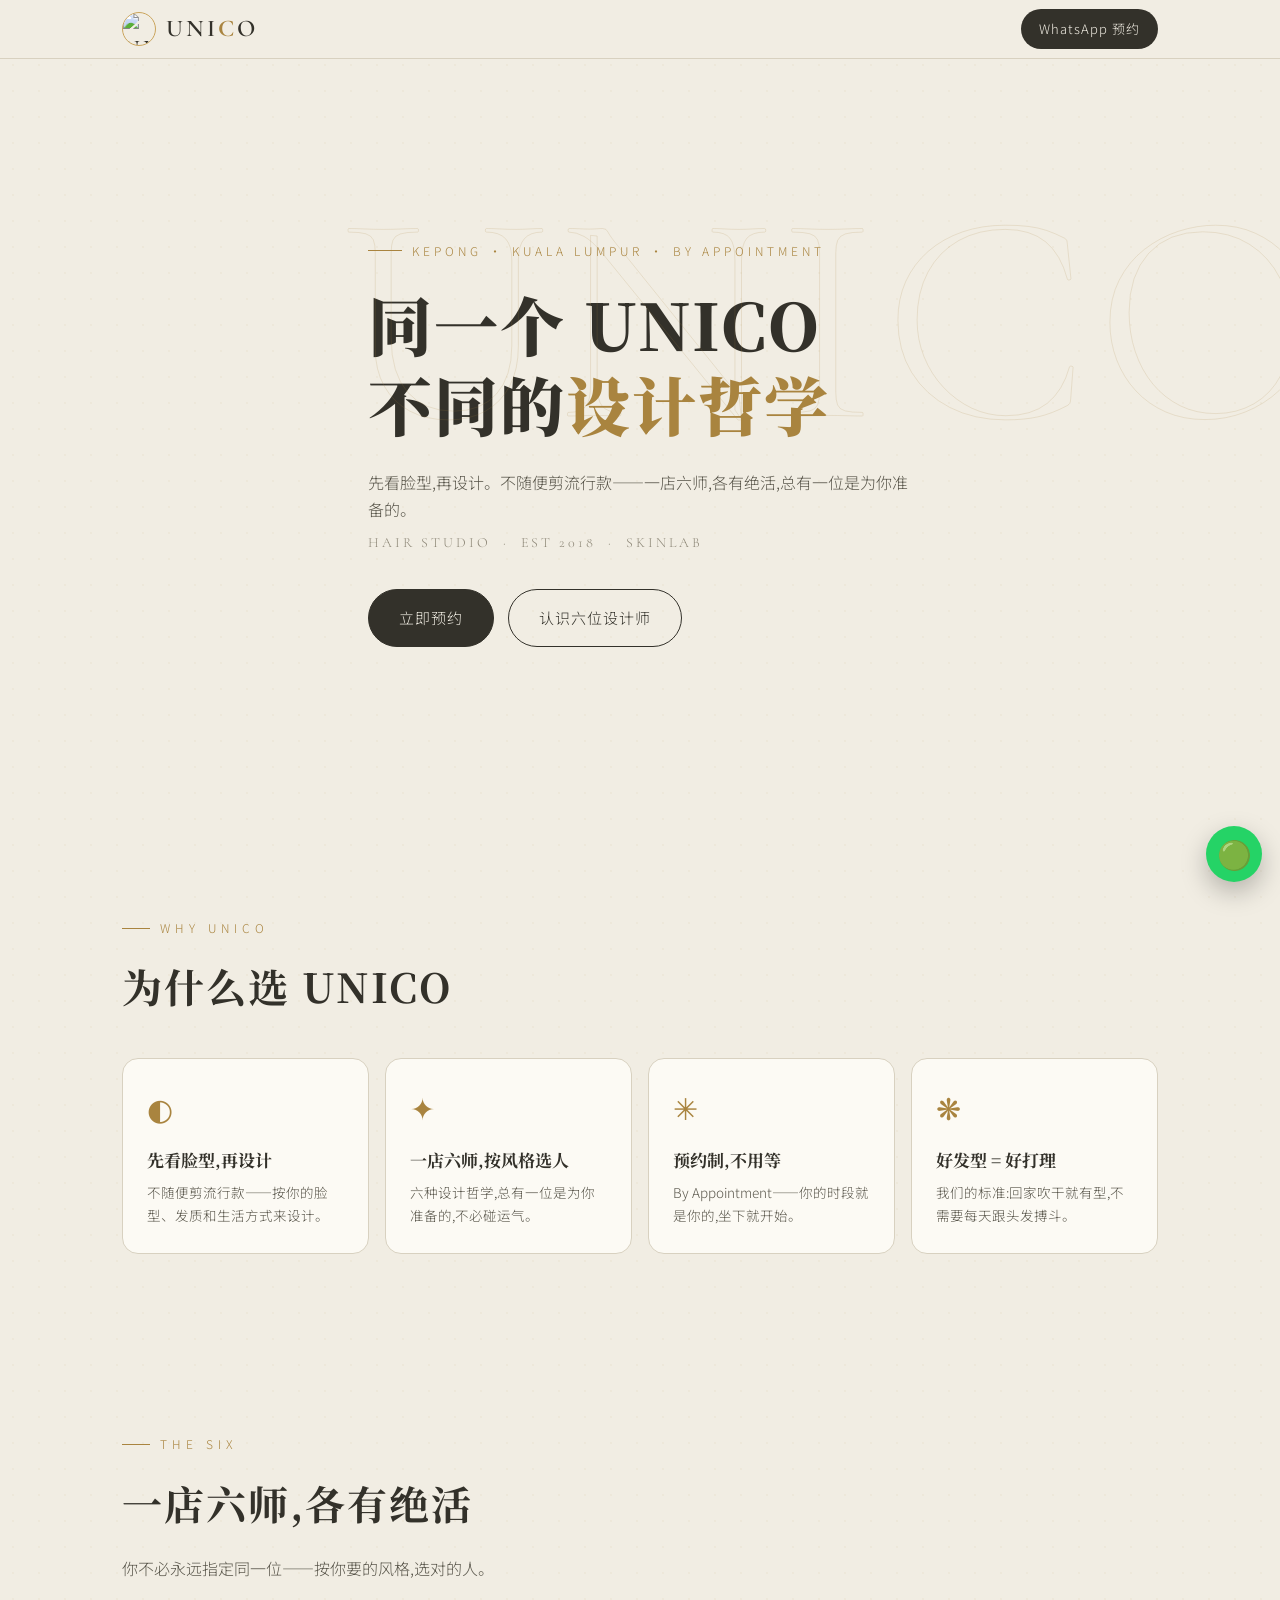
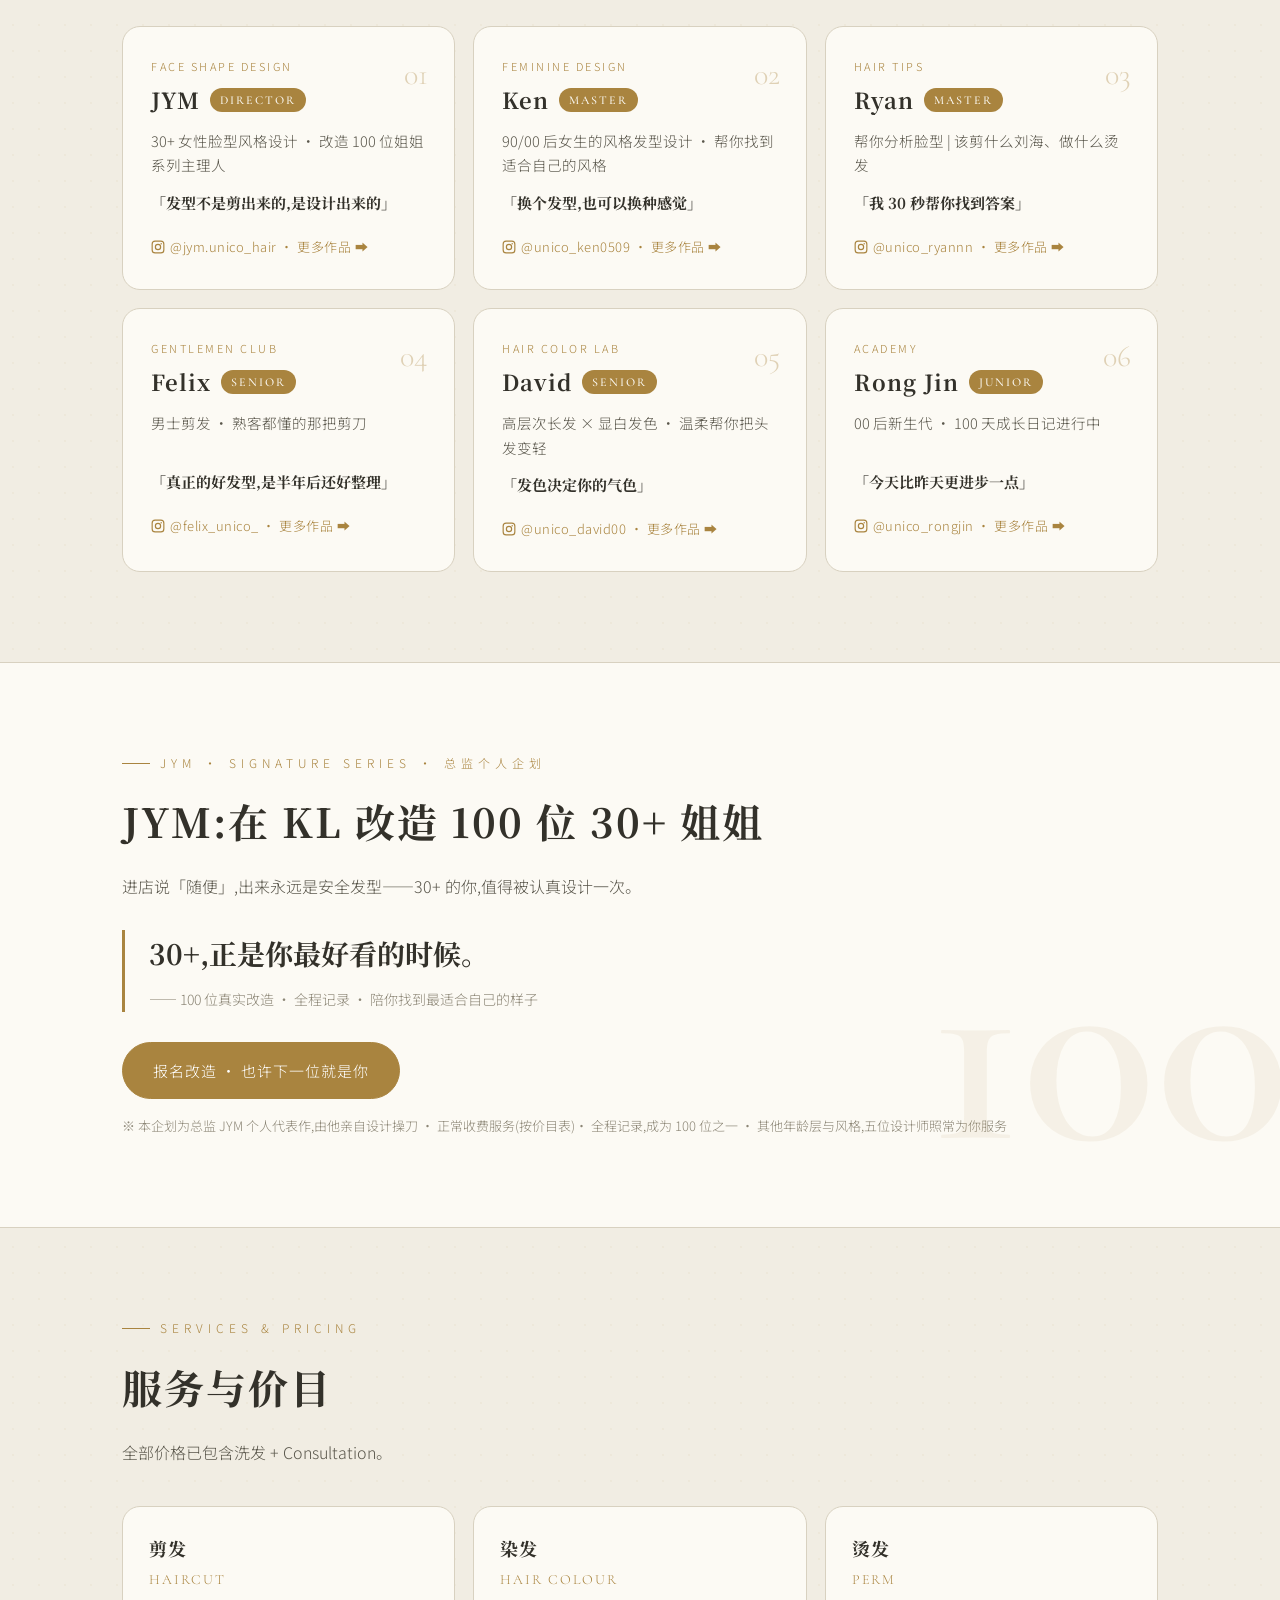
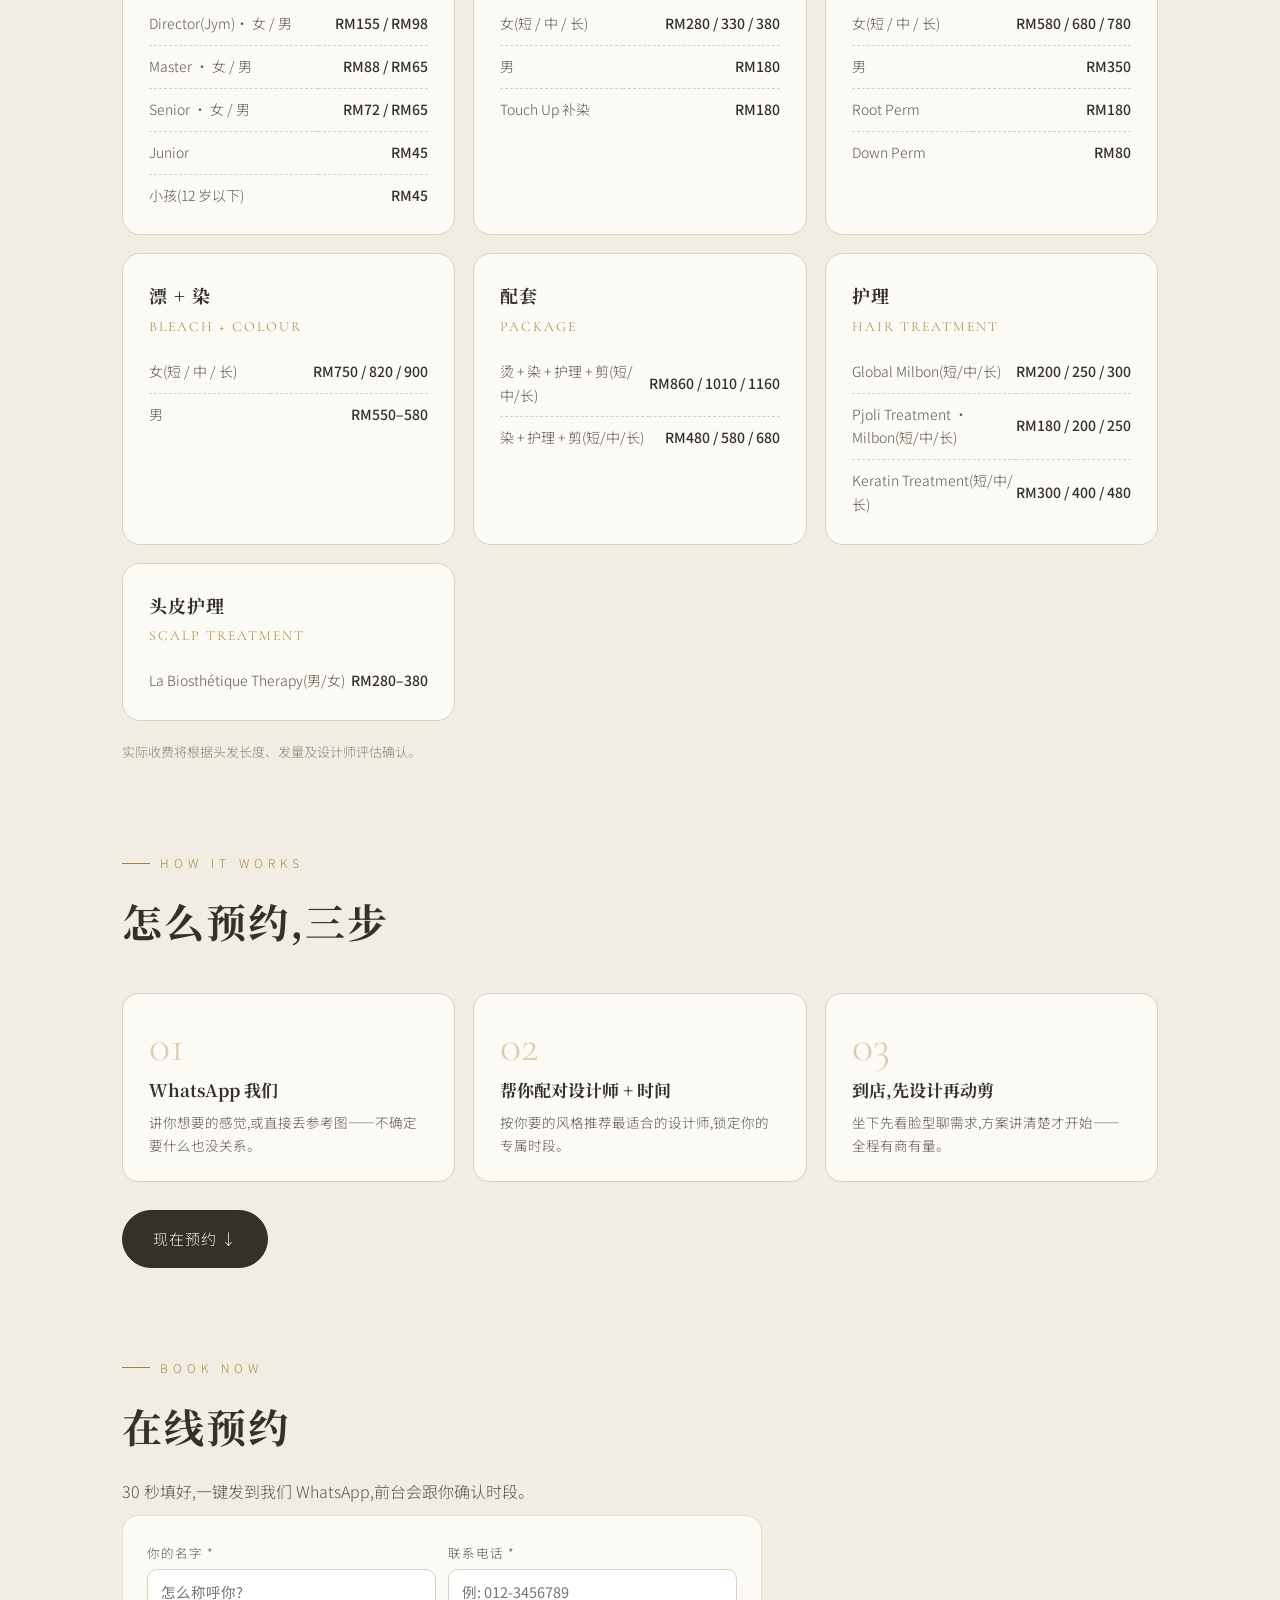
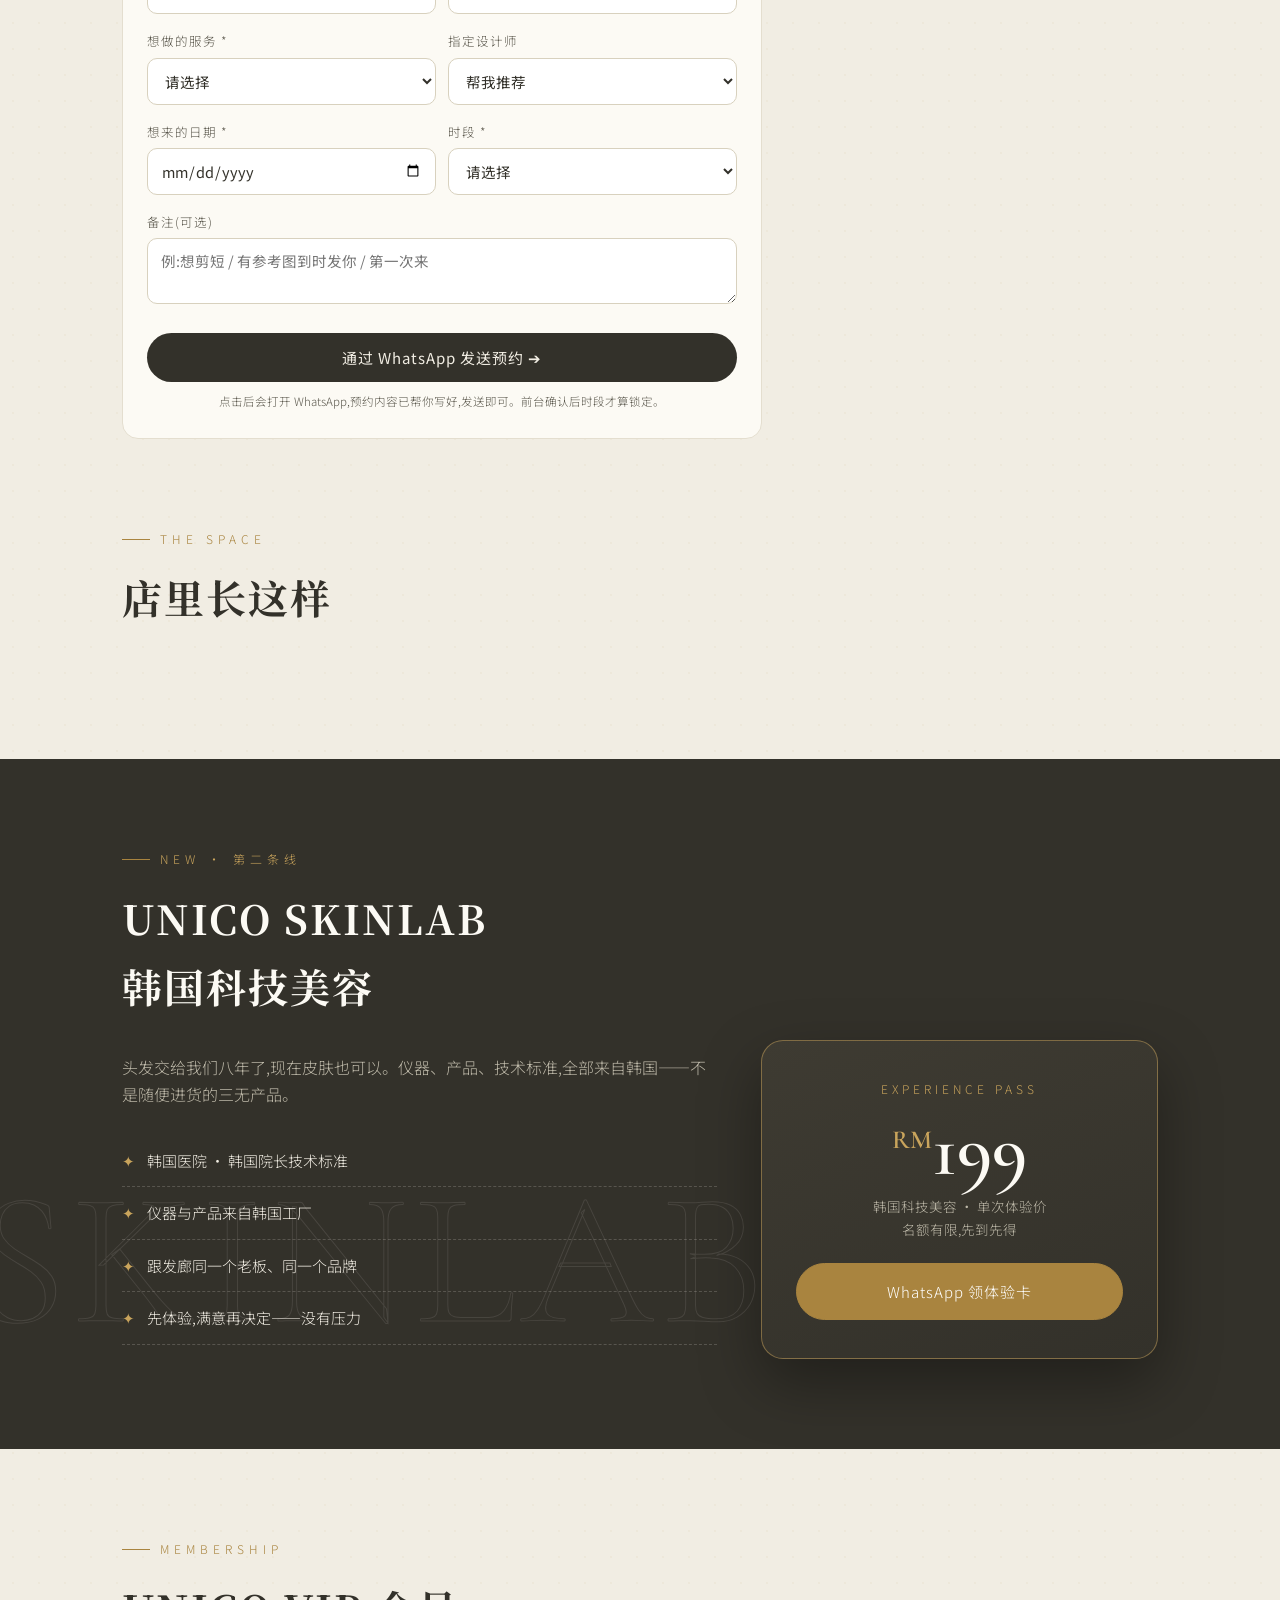
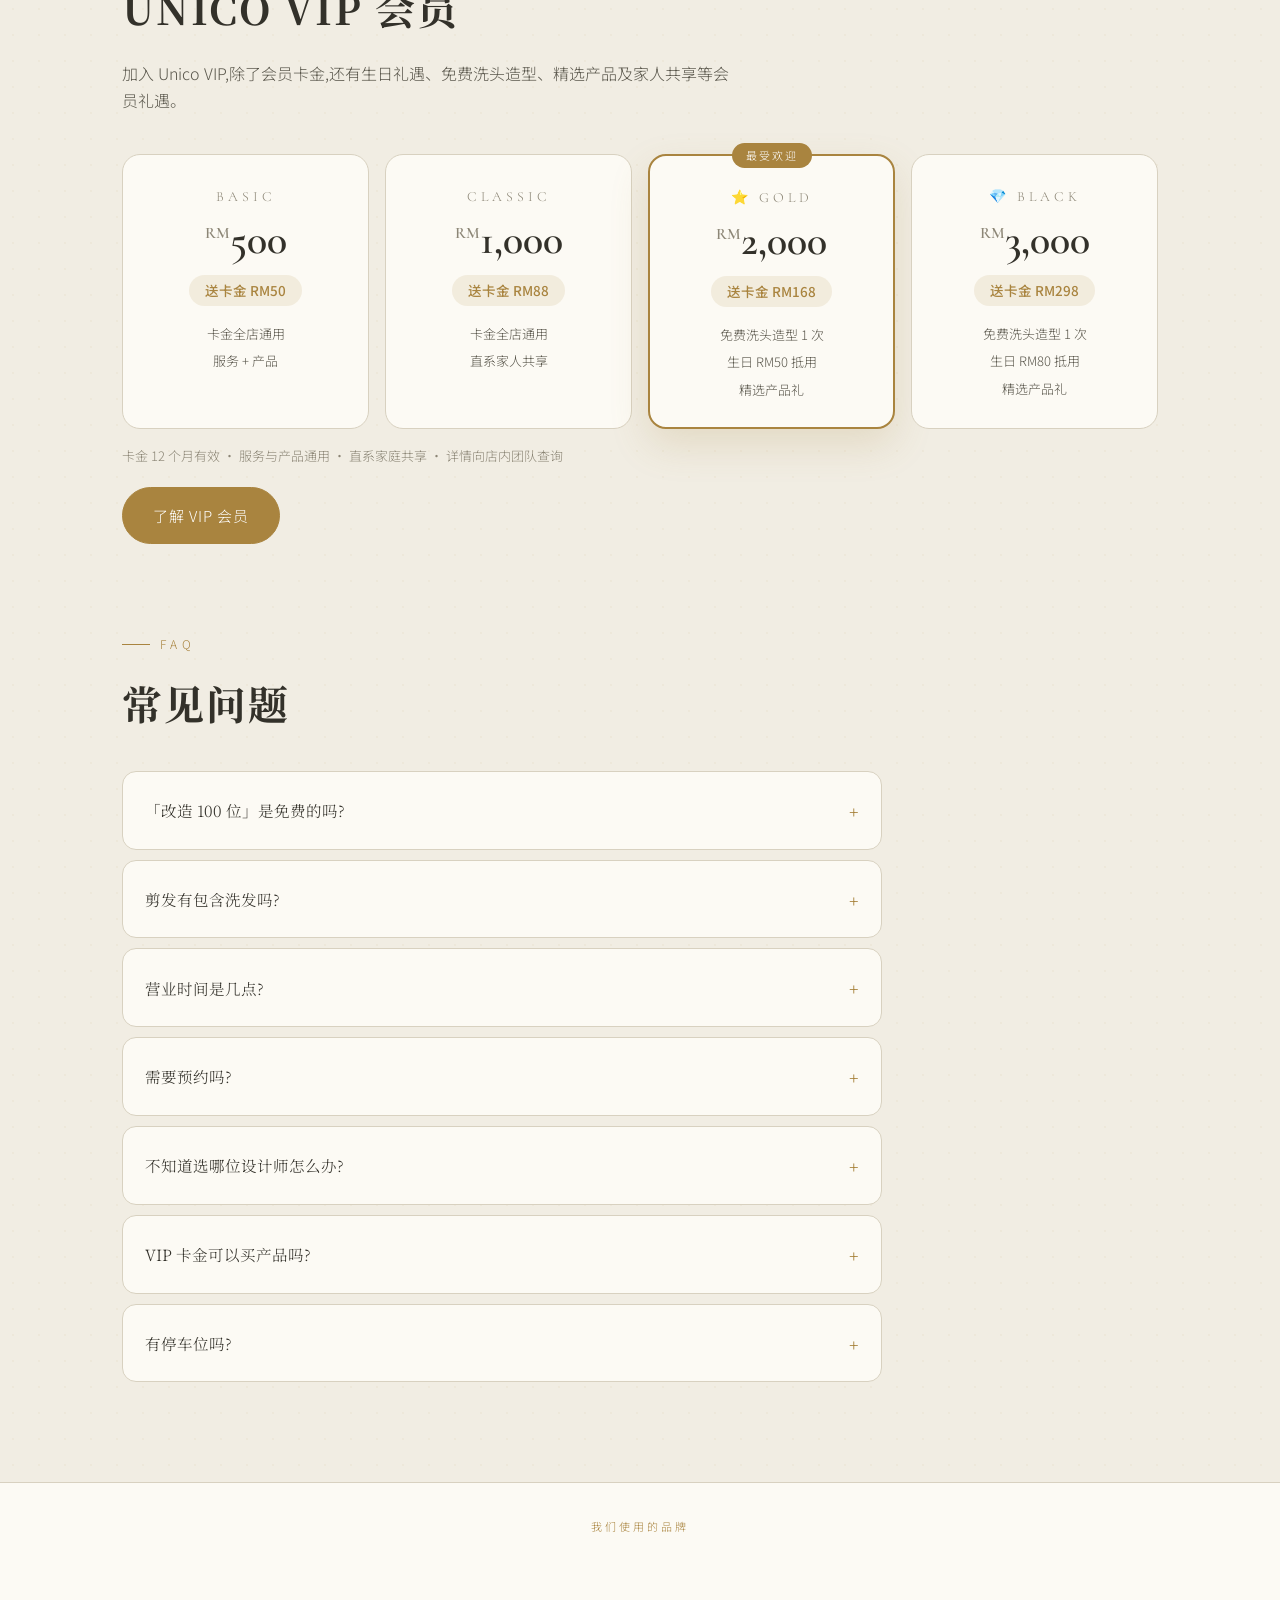
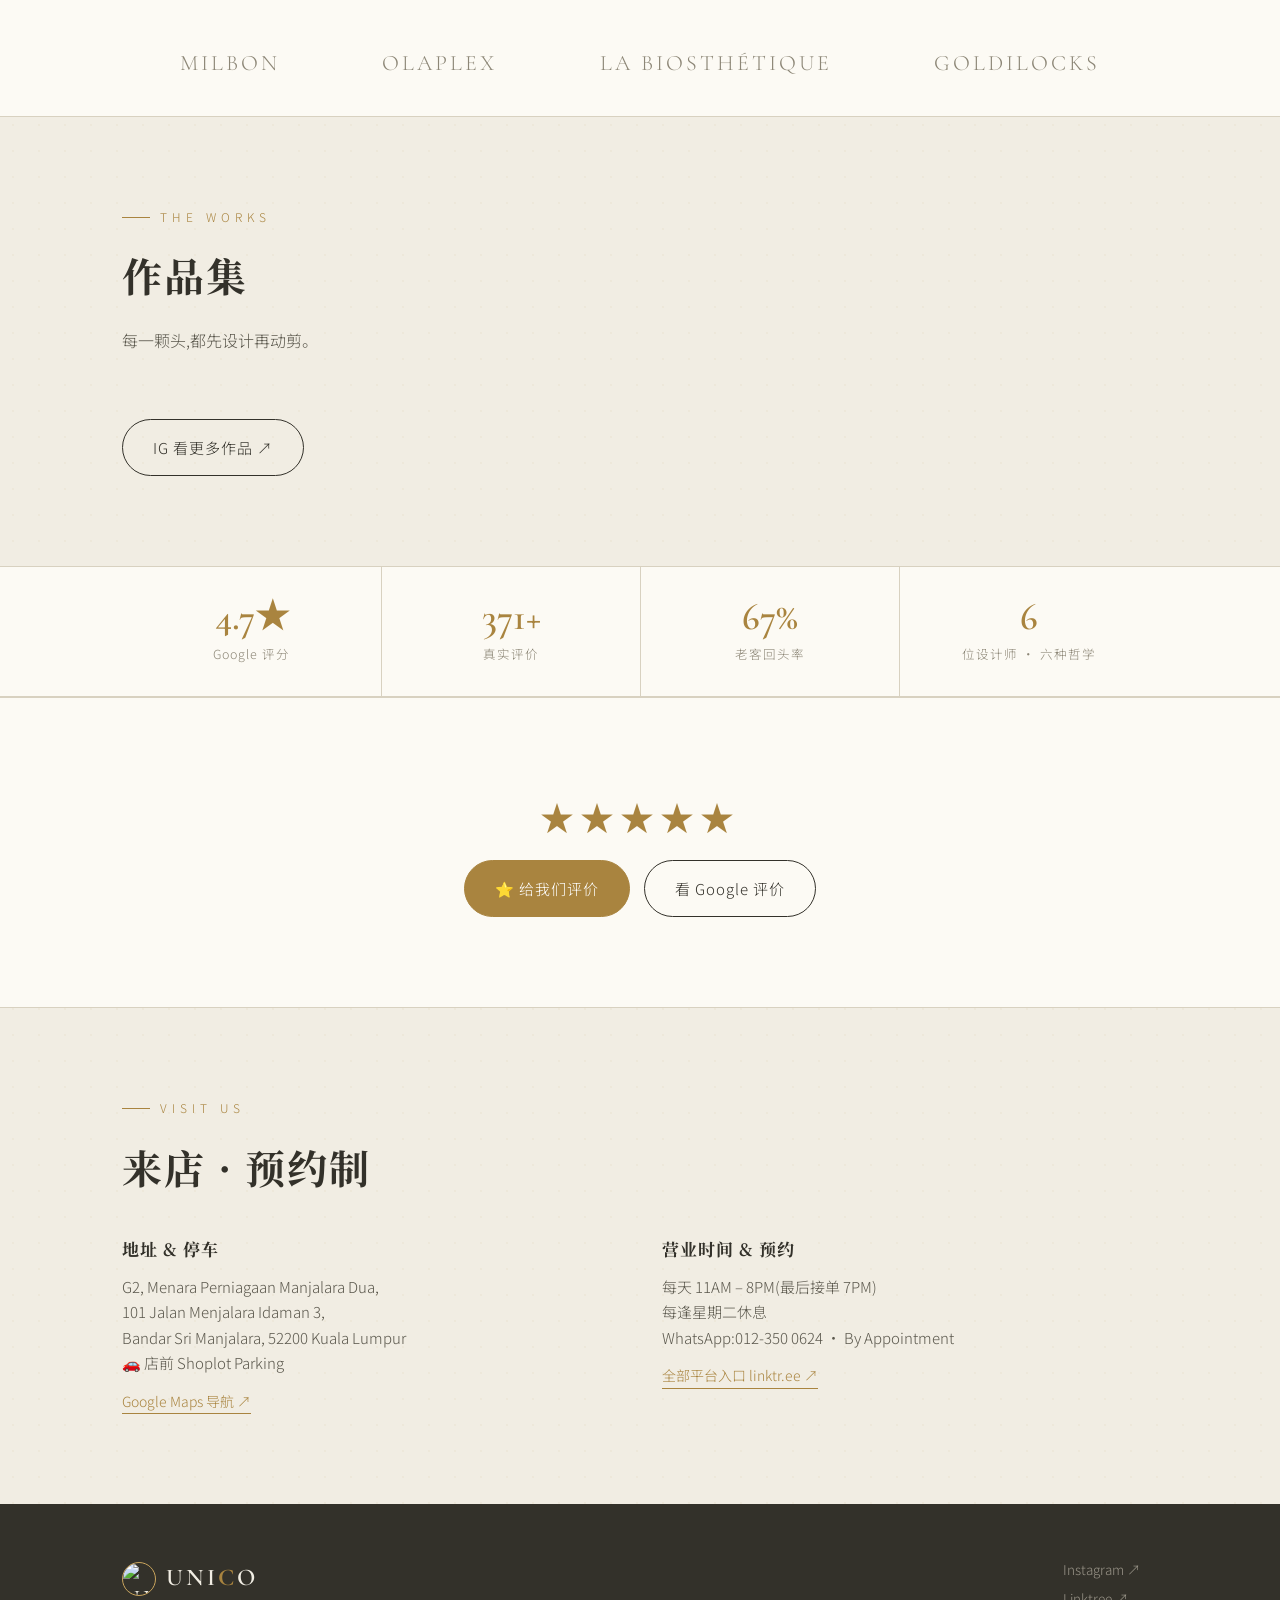
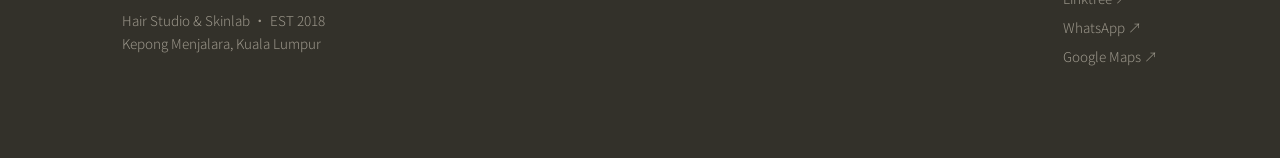
==== index.html @ ea57bf16 "Add files via upload" ====
<!DOCTYPE html>
<html lang="zh">
<head>
<meta charset="UTF-8">
<meta name="viewport" content="width=device-width, initial-scale=1.0">
<title>UNICO Hair Studio | Kepong Menjalara Hair Salon · 脸型风格设计沙龙</title>
<meta name="description" content="Kepong Menjalara 预约制 Hair Salon——剪发、染发、烫发、头皮护理、脸型风格设计。一店六师·Google 4.7★ 371+ 评价·UNICO SKINLAB 韩国科技美容。WhatsApp 预约 012-350 0624。">
<link rel="canonical" href="https://unicohairkl.com/">
<meta property="og:type" content="website">
<meta property="og:title" content="UNICO Hair Studio · KL Kepong 脸型风格设计沙龙">
<meta property="og:description" content="Kepong Menjalara 预约制 Hair Salon·一店六师·先看脸型再设计。Google 4.7★ 371+ 评价。">
<meta property="og:url" content="https://unicohairkl.com/">
<meta property="og:image" content="https://unicohairkl.com/img/store.jpg">
<script type="application/ld+json">
{
  "@context": "https://schema.org",
  "@type": "HairSalon",
  "name": "UNICO Hair Studio (Kepong Menjalara)",
  "url": "https://unicohairkl.com/",
  "image": "https://unicohairkl.com/img/store.jpg",
  "telephone": "+60123500624",
  "priceRange": "RM45–RM1160",
  "address": {
    "@type": "PostalAddress",
    "streetAddress": "G2, Menara Perniagaan Manjalara Dua, 101 Jalan Menjalara Idaman 3, Bandar Sri Manjalara",
    "addressLocality": "Kuala Lumpur",
    "postalCode": "52200",
    "addressCountry": "MY"
  },
  "hasMap": "https://maps.google.com/?cid=4850923623820414612",
  "openingHoursSpecification": [
    {"@type": "OpeningHoursSpecification", "dayOfWeek": ["Monday","Wednesday","Thursday","Friday","Saturday","Sunday"], "opens": "11:00", "closes": "20:00"}
  ],
  "sameAs": [
    "https://instagram.com/unico_hairstudio",
    "https://linktr.ee/unicohairstudio",
    "https://www.facebook.com/profile.php?id=61580668403640"
  ]
}
</script>

<!-- Meta Pixel: jiajia / ID 2360374390980430 -->
<script>
!function(f,b,e,v,n,t,s)
{if(f.fbq)return;n=f.fbq=function(){n.callMethod?
n.callMethod.apply(n,arguments):n.queue.push(arguments)};
if(!f._fbq)f._fbq=n;n.push=n;n.loaded=!0;n.version='2.0';
n.queue=[];t=b.createElement(e);t.async=!0;
t.src=v;s=b.getElementsByTagName(e)[0];
s.parentNode.insertBefore(t,s)}(window,document,'script',
'https://connect.facebook.net/en_US/fbevents.js');
fbq('init','2360374390980430');
fbq('track','PageView');
</script>
<noscript><img loading="lazy" decoding="async" height="1" width="1" style="display:none"
src="https://www.facebook.com/tr?id=2360374390980430&ev=PageView&noscript=1"
alt=""></noscript>

<link rel="icon" type="image/png" href="img/logo.png">
<link rel="preconnect" href="https://fonts.googleapis.com">
<link href="https://fonts.googleapis.com/css2?family=Cormorant+Garamond:wght@400;500;600&family=Noto+Serif+SC:wght@500;700;900&family=Noto+Sans+SC:wght@300;400;500;700&display=swap" rel="stylesheet">
<style>
:root{
  --cream:#F1EDE3; --paper:#FCFAF4; --ink:#33312A; --ink2:#5A574C;
  --gold:#A9843F; --gold-l:#C9A45C; --terra:#B0672E; --plum:#7C3352;
  --line:#D8D1C0; --grey:#8C8676;
}
*{margin:0;padding:0;box-sizing:border-box}
html{scroll-behavior:smooth}
body{font-family:'Noto Sans SC',sans-serif;background:var(--cream);color:var(--ink);line-height:1.7;font-weight:300;
  background-image:radial-gradient(rgba(169,132,63,.05) 1px, transparent 1px);background-size:26px 26px}
.serif{font-family:'Noto Serif SC',serif}
.en{font-family:'Cormorant Garamond',serif}
a{color:inherit;text-decoration:none}
img{max-width:100%}
.wrap{max-width:1080px;margin:0 auto;padding:0 22px}

/* top bar */
.bar{position:fixed;top:0;left:0;right:0;z-index:50;background:rgba(241,237,227,.92);backdrop-filter:blur(8px);border-bottom:1px solid var(--line)}
.bar .wrap{display:flex;align-items:center;justify-content:space-between;height:58px}
.logo{display:flex;align-items:center;gap:10px;font-family:'Cormorant Garamond',serif;font-size:24px;letter-spacing:3px;font-weight:600}
.logo b{color:var(--gold)}
.logo img{width:34px;height:34px;border-radius:50%;border:1px solid var(--gold-l)}
.bar a.cta{background:var(--ink);color:var(--cream);padding:9px 18px;border-radius:999px;font-size:13px;letter-spacing:1px;transition:.2s}
.bar a.cta:hover{background:var(--gold);color:#fff}

/* hero */
.hero{min-height:92vh;display:flex;align-items:center;padding:120px 0 70px;position:relative;overflow:hidden}
.hero:before{content:"UNICO";position:absolute;right:-4%;top:8%;font-family:'Cormorant Garamond',serif;font-size:min(26vw,300px);
  color:transparent;-webkit-text-stroke:1px rgba(169,132,63,.16);letter-spacing:6px;pointer-events:none}
.kicker{display:inline-flex;align-items:center;gap:10px;font-size:12px;letter-spacing:4px;color:var(--gold);text-transform:uppercase;margin-bottom:22px}
.kicker:before{content:"";width:34px;height:1px;background:var(--gold)}
h1{font-family:'Noto Serif SC',serif;font-weight:900;font-size:clamp(34px,6.4vw,64px);line-height:1.25;letter-spacing:2px}
h1 em{font-style:normal;color:var(--gold);position:relative}
.hero p.sub{margin:26px 0 8px;font-size:16px;color:var(--ink2);max-width:34em}
.hero .est{font-family:'Cormorant Garamond',serif;letter-spacing:3px;color:var(--grey);font-size:14px;margin-bottom:34px}
.btns{display:flex;gap:14px;flex-wrap:wrap}
.btn{display:inline-flex;align-items:center;gap:8px;padding:15px 30px;border-radius:999px;font-size:15px;letter-spacing:1px;transition:.2s;border:1px solid var(--ink)}
.btn.solid{background:var(--ink);color:var(--cream)}
.btn.solid:hover{background:var(--gold);border-color:var(--gold);color:#fff;transform:translateY(-2px)}
.btn.ghost:hover{background:var(--ink);color:var(--cream)}
.btn.gold{background:var(--gold);border-color:var(--gold);color:#fff}
.btn.gold:hover{background:var(--terra);border-color:var(--terra);transform:translateY(-2px)}

/* stats */
.stats{border-top:1px solid var(--line);border-bottom:1px solid var(--line);background:var(--paper)}
.stats .wrap{display:grid;grid-template-columns:repeat(4,1fr);text-align:center}
.stat{padding:30px 8px}
.stat+.stat{border-left:1px solid var(--line)}
.stat b{display:block;font-family:'Cormorant Garamond',serif;font-size:38px;font-weight:600;color:var(--gold);line-height:1.1}
.stat span{font-size:12.5px;color:var(--grey);letter-spacing:1px}

/* sections */
section{padding:90px 0}
.sec-tag{font-size:12px;letter-spacing:5px;color:var(--gold);text-transform:uppercase;margin-bottom:14px;display:flex;align-items:center;gap:10px}
.sec-tag:before{content:"";width:28px;height:1px;background:var(--gold)}
h2{font-family:'Noto Serif SC',serif;font-weight:700;font-size:clamp(26px,4vw,40px);letter-spacing:2px;margin-bottom:18px}
.lead{color:var(--ink2);max-width:38em}

/* 100 challenge */
.challenge{background:var(--paper);border-top:1px solid var(--line);border-bottom:1px solid var(--line);position:relative;overflow:hidden}
.challenge:after{content:"100";position:absolute;right:-10px;bottom:-60px;font-family:'Cormorant Garamond',serif;font-size:280px;color:rgba(169,132,63,.08);font-weight:600;pointer-events:none}
.quote{font-family:'Noto Serif SC',serif;font-size:clamp(20px,3vw,28px);font-weight:700;line-height:1.7;border-left:3px solid var(--gold);padding-left:24px;margin:30px 0;max-width:30em}
.quote small{display:block;margin-top:10px;font-family:'Noto Sans SC',sans-serif;font-weight:300;font-size:14px;color:var(--grey)}

/* team */
.grid{display:grid;grid-template-columns:repeat(auto-fit,minmax(300px,1fr));gap:18px;margin-top:44px}
.card{background:var(--paper);border:1px solid var(--line);border-radius:18px;padding:30px 28px;position:relative;transition:.25s}
.card:hover{transform:translateY(-4px);box-shadow:0 14px 34px rgba(51,49,42,.10);border-color:var(--gold-l)}
.card .num{position:absolute;top:22px;right:26px;font-family:'Cormorant Garamond',serif;font-size:30px;color:rgba(169,132,63,.35)}
.card .lab{font-size:11px;letter-spacing:2.5px;color:var(--gold);text-transform:uppercase;margin-bottom:6px}
.card h3{font-family:'Noto Serif SC',serif;font-size:22px;letter-spacing:1px;margin-bottom:10px;display:flex;align-items:center;gap:10px}
.card h3 .role{font-family:'Cormorant Garamond',serif;font-size:12px;letter-spacing:2px;color:var(--paper);background:var(--gold);padding:2px 10px;border-radius:999px;font-weight:500}
.card p.say{font-size:14.5px;color:var(--ink2);min-height:3.2em}
.card .sig{font-family:'Noto Serif SC',serif;font-size:15px;font-weight:700;margin:12px 0 16px}
.card .sig:before{content:"「"}.card .sig:after{content:"」"}
.card a.ig{font-size:13px;color:var(--gold);letter-spacing:.5px;border-bottom:1px solid transparent}
.card a.ig:hover{border-color:var(--gold)}

/* skinlab */
.skinlab{background:var(--ink);color:var(--cream);position:relative;overflow:hidden}
.skinlab:before{content:"SKINLAB";position:absolute;left:-2%;bottom:4%;font-family:'Cormorant Garamond',serif;font-size:min(20vw,190px);color:transparent;-webkit-text-stroke:1px rgba(252,250,244,.10);letter-spacing:6px}
.skinlab .sec-tag{color:var(--gold-l)}
.skinlab h2{color:var(--paper)}
.skinlab .lead{color:#BDB8A8}
.sk-flex{display:grid;grid-template-columns:1.2fr .8fr;gap:44px;align-items:center;margin-top:20px}
.sk-points{list-style:none;margin-top:26px}
.sk-points li{padding:13px 0;border-bottom:1px dashed rgba(252,250,244,.18);font-size:15px;display:flex;gap:12px}
.sk-points li:before{content:"✦";color:var(--gold-l)}
.price-card{background:linear-gradient(160deg,#3E3B32,#33312A);border:1px solid rgba(201,164,92,.5);border-radius:22px;padding:38px 34px;text-align:center;box-shadow:0 24px 60px rgba(0,0,0,.35)}
.price-card .pc-tag{font-size:12px;letter-spacing:4px;color:var(--gold-l);text-transform:uppercase}
.price-card .price{font-family:'Cormorant Garamond',serif;font-size:76px;font-weight:600;color:var(--paper);line-height:1.1;margin:10px 0 2px}
.price-card .price sup{font-size:26px;color:var(--gold-l)}
.price-card p{font-size:13.5px;color:#BDB8A8;margin-bottom:22px}
.price-card .btn{border-color:var(--gold);width:100%;justify-content:center}

/* reviews */
.review-band{background:var(--paper);border-top:1px solid var(--line);border-bottom:1px solid var(--line);text-align:center}
.stars{color:var(--gold);font-size:26px;letter-spacing:6px;margin-bottom:10px}
.review-band .en{font-size:15px;color:var(--grey)}

/* visit */
.visit .grid2{display:grid;grid-template-columns:1fr 1fr;gap:44px;margin-top:34px}
.visit h4{font-family:'Noto Serif SC',serif;font-size:17px;margin-bottom:10px;letter-spacing:1px}
.visit p{color:var(--ink2);font-size:15px}
.visit .map-link{display:inline-block;margin-top:14px;color:var(--gold);border-bottom:1px solid var(--gold);font-size:14px}

/* footer */
footer{background:var(--ink);color:#9B968A;padding:54px 0 90px;font-size:13.5px}
footer .wrap{display:flex;justify-content:space-between;gap:24px;flex-wrap:wrap}
footer .logo{color:var(--cream);margin-bottom:10px}
footer a:hover{color:var(--gold-l)}
footer .soc{display:flex;flex-direction:column;gap:6px}

/* floating whatsapp */
.wa-float{position:fixed;right:18px;bottom:18px;z-index:60;background:#25D366;color:#fff;width:56px;height:56px;border-radius:50%;
  display:flex;align-items:center;justify-content:center;font-size:28px;box-shadow:0 10px 26px rgba(0,0,0,.25);transition:.2s}
.wa-float:hover{transform:scale(1.08)}

/* photos */
.hero-shot{margin-top:44px;border-radius:22px;overflow:hidden;border:1px solid var(--line);box-shadow:0 24px 60px rgba(51,49,42,.16);max-height:440px}
.hero-shot img{width:100%;height:100%;object-fit:cover;display:block}
.avatar{width:84px;height:84px;border-radius:50%;object-fit:cover;border:2px solid var(--gold-l);margin-bottom:14px;display:block}
.gallery{display:grid;grid-template-columns:repeat(auto-fit,minmax(240px,1fr));gap:14px;margin-top:38px}
.gallery figure{border-radius:16px;overflow:hidden;border:1px solid var(--line);aspect-ratio:4/3;background:var(--paper)}
.gallery.works{grid-template-columns:repeat(auto-fit,minmax(200px,1fr))}
.gallery.works figure{aspect-ratio:3/4}
.gallery img{width:100%;height:100%;object-fit:cover;display:block;transition:.4s}
.gallery figure:hover img{transform:scale(1.05)}

/* usp */
.usp-grid{display:grid;grid-template-columns:repeat(auto-fit,minmax(220px,1fr));gap:16px;margin-top:38px}
.usp{background:var(--paper);border:1px solid var(--line);border-radius:16px;padding:26px 24px}
.usp b{display:block;font-family:'Noto Serif SC',serif;font-size:17px;margin:10px 0 6px}
.usp .ico{font-family:'Cormorant Garamond',serif;font-size:30px;color:var(--gold)}
.usp p{font-size:13.5px;color:var(--ink2)}

/* price */
.pgrid{display:grid;grid-template-columns:repeat(auto-fit,minmax(280px,1fr));gap:18px;margin-top:40px}
.pcardx{background:var(--paper);border:1px solid var(--line);border-radius:18px;padding:26px 26px 18px}
.pcardx h3{font-family:'Noto Serif SC',serif;font-size:18px;letter-spacing:1px;margin-bottom:4px}
.pcardx .en2{font-family:'Cormorant Garamond',serif;color:var(--gold);font-size:14px;letter-spacing:2px;margin-bottom:12px}
.pcardx table{width:100%;border-collapse:collapse;font-size:14px}
.pcardx td{padding:9px 0;border-bottom:1px dashed var(--line);color:var(--ink2)}
.pcardx td:last-child{text-align:right;color:var(--ink);font-weight:500;white-space:nowrap}
.pcardx tr:last-child td{border-bottom:none}
.pnote{margin-top:20px;font-size:13px;color:var(--grey)}

/* steps */
.steps{display:grid;grid-template-columns:repeat(auto-fit,minmax(240px,1fr));gap:18px;margin-top:38px}
.step{position:relative;background:var(--paper);border:1px solid var(--line);border-radius:16px;padding:30px 26px 24px}
.step .n{font-family:'Cormorant Garamond',serif;font-size:44px;color:rgba(169,132,63,.4);line-height:1;margin-bottom:8px}
.step b{display:block;font-family:'Noto Serif SC',serif;font-size:17px;margin-bottom:6px}
.step p{font-size:13.5px;color:var(--ink2)}

/* vip */
.vip-table{width:100%;border-collapse:collapse;margin-top:34px;background:var(--paper);border:1px solid var(--line);border-radius:18px;overflow:hidden;font-size:14.5px}
.vip-table th{background:var(--ink);color:var(--cream);padding:14px 12px;font-weight:500;letter-spacing:1px;font-size:13.5px}
.vip-table td{padding:14px 14px;border-bottom:1px solid var(--line);text-align:center;color:var(--ink2)}
.vip-table td:last-child,.vip-table th:last-child{text-align:left;width:46%}
.vip-table td:nth-child(-n+3){white-space:nowrap}
.vip-table td:first-child{font-family:'Noto Serif SC',serif;color:var(--ink);font-weight:700}
.vip-table tr:last-child td{border-bottom:none}
.vip-table .hot{background:rgba(169,132,63,.08)}
.vip-note{margin-top:16px;font-size:13px;color:var(--grey)}

/* vip cards */
.vip-grid{display:grid;grid-template-columns:repeat(auto-fit,minmax(225px,1fr));gap:16px;margin-top:40px}
.vcard{background:var(--paper);border:1px solid var(--line);border-radius:18px;padding:30px 22px 24px;text-align:center;position:relative;transition:.25s}
.vcard:hover{transform:translateY(-4px)}
.vcard.hot{border:2px solid var(--gold);box-shadow:0 16px 38px rgba(169,132,63,.18)}
.vcard .tag-hot{position:absolute;top:-13px;left:50%;transform:translateX(-50%);background:var(--gold);color:#fff;font-size:11px;letter-spacing:2px;padding:3px 14px;border-radius:999px;white-space:nowrap}
.vcard .tier{font-family:'Cormorant Garamond',serif;letter-spacing:4px;font-size:14px;color:var(--grey)}
.vcard .amt{font-family:'Cormorant Garamond',serif;font-size:42px;font-weight:600;line-height:1.2;margin:6px 0 0}
.vcard .amt sup{font-size:16px;color:var(--grey)}
.vcard .bonus{display:inline-block;background:rgba(169,132,63,.12);color:var(--gold);border-radius:999px;padding:4px 16px;font-size:13.5px;font-weight:500;margin:10px 0 14px}
.vcard ul{list-style:none;font-size:13px;color:var(--ink2);line-height:2.1}

/* faq */
.faq{max-width:760px;margin-top:34px}
.faq details{background:var(--paper);border:1px solid var(--line);border-radius:14px;margin-bottom:10px;padding:0 22px}
.faq summary{cursor:pointer;list-style:none;padding:18px 0;font-family:'Noto Serif SC',serif;font-size:15.5px;display:flex;justify-content:space-between;align-items:center}
.faq summary:after{content:"+";font-family:'Cormorant Garamond',serif;font-size:24px;color:var(--gold);transition:.2s}
.faq details[open] summary:after{transform:rotate(45deg)}
.faq details p{padding:0 0 18px;font-size:14px;color:var(--ink2)}

/* brands */
.brands{border-top:1px solid var(--line);border-bottom:1px solid var(--line);background:var(--paper);padding:34px 0}
.brands .wrap{display:flex;justify-content:center;gap:8vw;flex-wrap:wrap;align-items:center}
.brands span{font-family:'Cormorant Garamond',serif;font-size:22px;letter-spacing:3px;color:var(--grey)}
.brands .lbl{width:100%;text-align:center;font-size:11px;letter-spacing:3px;color:var(--gold);text-transform:uppercase;margin-bottom:6px;font-family:'Noto Sans SC',sans-serif}

/* reveal animation */
.rv{opacity:0;transform:translateY(26px);transition:opacity .7s ease,transform .7s ease}
.rv.in{opacity:1;transform:none}

@media (max-width:760px){
  .stats .wrap{grid-template-columns:repeat(2,1fr)}
  .stat:nth-child(3){border-left:none}
  .stat{border-top:1px solid var(--line)}
  .stat:nth-child(-n+2){border-top:none}
  .sk-flex{grid-template-columns:1fr}
  .visit .grid2{grid-template-columns:1fr}
  section{padding:64px 0}
}
</style>
<script type="application/ld+json">
{"@context":"https://schema.org","@type":"FAQPage","mainEntity":[
{"@type":"Question","name":"「改造 100 位」是免费的吗?","acceptedAnswer":{"@type":"Answer","text":"不是免费。这是 JYM 总监亲自设计操刀的付费改造,按价目表收费,全过程会被记录。"}},
{"@type":"Question","name":"剪发有包含洗发吗?","acceptedAnswer":{"@type":"Answer","text":"有,全部价格都包含洗发和 Consultation。"}},
{"@type":"Question","name":"营业时间是几点?","acceptedAnswer":{"@type":"Answer","text":"每天 11AM–8PM(最后接单 7PM),每逢星期二休息。"}},
{"@type":"Question","name":"需要预约吗?","acceptedAnswer":{"@type":"Answer","text":"建议预约,不用久等,也方便安排最适合的设计师。WhatsApp 012-350 0624。"}},
{"@type":"Question","name":"VIP 卡金可以买产品吗?","acceptedAnswer":{"@type":"Answer","text":"可以,服务和产品都能用(产品原价)。"}},
{"@type":"Question","name":"有停车位吗?","acceptedAnswer":{"@type":"Answer","text":"有,店门口 Shoplot Parking。"}}
]}
</script>
</head>
<body>

<nav class="bar">
  <div class="wrap">
    <div class="logo"><img src="img/logo.png" alt="UNICO"><span>UNI<b>C</b>O</span></div>
    <a class="cta" href="https://wa.me/60123500624?text=Hi%20Unico%2C%20%E6%88%91%E6%83%B3%E9%A2%84%E7%BA%A6" target="_blank">WhatsApp 预约</a>
  </div>
</nav>

<header class="hero">
  <div class="wrap">
    <div class="kicker rv">Kepong · Kuala Lumpur · By Appointment</div>
    <h1 class="rv">同一个 UNICO<br>不同的<em>设计哲学</em></h1>
    <p class="sub rv">先看脸型,再设计。不随便剪流行款——一店六师,各有绝活,总有一位是为你准备的。</p>
    <div class="est rv">HAIR STUDIO &nbsp;·&nbsp; EST 2018 &nbsp;·&nbsp; SKINLAB</div>
    <div class="btns rv">
      <a class="btn solid" href="#booking">立即预约</a>
      <a class="btn ghost" href="#team">认识六位设计师</a>
    </div>
    <div class="hero-shot rv"><img src="img/store.jpg" alt="Unico Hair Studio 店面" onerror="this.parentElement.remove()"></div>
  </div>
</header>


<section>
  <div class="wrap">
    <div class="sec-tag rv">Why Unico</div>
    <h2 class="rv">为什么选 UNICO</h2>
    <div class="usp-grid">
      <div class="usp rv"><div class="ico">◐</div><b>先看脸型,再设计</b><p>不随便剪流行款——按你的脸型、发质和生活方式来设计。</p></div>
      <div class="usp rv"><div class="ico">✦</div><b>一店六师,按风格选人</b><p>六种设计哲学,总有一位是为你准备的,不必碰运气。</p></div>
      <div class="usp rv"><div class="ico">✳</div><b>预约制,不用等</b><p>By Appointment——你的时段就是你的,坐下就开始。</p></div>
      <div class="usp rv"><div class="ico">❋</div><b>好发型 = 好打理</b><p>我们的标准:回家吹干就有型,不需要每天跟头发搏斗。</p></div>
    </div>
  </div>
</section>


<section id="team">
  <div class="wrap">
    <div class="sec-tag rv">The Six</div>
    <h2 class="rv">一店六师,各有绝活</h2>
    <p class="lead rv">你不必永远指定同一位——按你要的风格,选对的人。</p>
    <div class="grid">
      <div class="card rv"><div class="num">01</div><img loading="lazy" decoding="async" class="avatar" src="img/jym.jpg" alt="jym" onerror="this.remove()"><div class="lab">Face Shape Design</div><h3>JYM <span class="role">DIRECTOR</span></h3>
        <p class="say">30+ 女性脸型风格设计 · 改造 100 位姐姐系列主理人</p>
        <div class="sig">发型不是剪出来的,是设计出来的</div>
        <a class="ig" href="https://www.instagram.com/jym.unico_hair/" target="_blank"><svg width="14" height="14" viewBox="0 0 24 24" fill="none" stroke="currentColor" stroke-width="2" style="vertical-align:-2px;margin-right:5px"><rect x="2" y="2" width="20" height="20" rx="5"/><circle cx="12" cy="12" r="4.5"/><circle cx="17.5" cy="6.5" r="1.2" fill="currentColor" stroke="none"/></svg>@jym.unico_hair · 更多作品 ➡</a></div>
      <div class="card rv"><div class="num">02</div><img loading="lazy" decoding="async" class="avatar" src="img/ken.jpg" alt="ken" onerror="this.remove()"><div class="lab">Feminine Design</div><h3>Ken <span class="role">MASTER</span></h3>
        <p class="say">90/00 后女生的风格发型设计 · 帮你找到适合自己的风格</p>
        <div class="sig">换个发型,也可以换种感觉</div>
        <a class="ig" href="https://instagram.com/unico_ken0509" target="_blank"><svg width="14" height="14" viewBox="0 0 24 24" fill="none" stroke="currentColor" stroke-width="2" style="vertical-align:-2px;margin-right:5px"><rect x="2" y="2" width="20" height="20" rx="5"/><circle cx="12" cy="12" r="4.5"/><circle cx="17.5" cy="6.5" r="1.2" fill="currentColor" stroke="none"/></svg>@unico_ken0509 · 更多作品 ➡</a></div>
      <div class="card rv"><div class="num">03</div><img loading="lazy" decoding="async" class="avatar" src="img/ryan.jpg" alt="ryan" onerror="this.remove()"><div class="lab">Hair Tips</div><h3>Ryan <span class="role">MASTER</span></h3>
        <p class="say">帮你分析脸型 | 该剪什么刘海、做什么烫发</p>
        <div class="sig">我 30 秒帮你找到答案</div>
        <a class="ig" href="https://instagram.com/unico_ryannn" target="_blank"><svg width="14" height="14" viewBox="0 0 24 24" fill="none" stroke="currentColor" stroke-width="2" style="vertical-align:-2px;margin-right:5px"><rect x="2" y="2" width="20" height="20" rx="5"/><circle cx="12" cy="12" r="4.5"/><circle cx="17.5" cy="6.5" r="1.2" fill="currentColor" stroke="none"/></svg>@unico_ryannn · 更多作品 ➡</a></div>
      <div class="card rv"><div class="num">04</div><img loading="lazy" decoding="async" class="avatar" src="img/felix.jpg" alt="felix" onerror="this.remove()"><div class="lab">Gentlemen Club</div><h3>Felix <span class="role">SENIOR</span></h3>
        <p class="say">男士剪发 · 熟客都懂的那把剪刀</p>
        <div class="sig">真正的好发型,是半年后还好整理</div>
        <a class="ig" href="https://instagram.com/felix_unico_" target="_blank"><svg width="14" height="14" viewBox="0 0 24 24" fill="none" stroke="currentColor" stroke-width="2" style="vertical-align:-2px;margin-right:5px"><rect x="2" y="2" width="20" height="20" rx="5"/><circle cx="12" cy="12" r="4.5"/><circle cx="17.5" cy="6.5" r="1.2" fill="currentColor" stroke="none"/></svg>@felix_unico_ · 更多作品 ➡</a></div>
      <div class="card rv"><div class="num">05</div><img loading="lazy" decoding="async" class="avatar" src="img/david.jpg" alt="david" onerror="this.remove()"><div class="lab">Hair Color Lab</div><h3>David <span class="role">SENIOR</span></h3>
        <p class="say">高层次长发 × 显白发色 · 温柔帮你把头发变轻</p>
        <div class="sig">发色决定你的气色</div>
        <a class="ig" href="https://www.instagram.com/unico_david00/" target="_blank"><svg width="14" height="14" viewBox="0 0 24 24" fill="none" stroke="currentColor" stroke-width="2" style="vertical-align:-2px;margin-right:5px"><rect x="2" y="2" width="20" height="20" rx="5"/><circle cx="12" cy="12" r="4.5"/><circle cx="17.5" cy="6.5" r="1.2" fill="currentColor" stroke="none"/></svg>@unico_david00 · 更多作品 ➡</a></div>
      <div class="card rv"><div class="num">06</div><img loading="lazy" decoding="async" class="avatar" src="img/rongjin.jpg" alt="rongjin" onerror="this.remove()"><div class="lab">Academy</div><h3>Rong Jin <span class="role">JUNIOR</span></h3>
        <p class="say">00 后新生代 · 100 天成长日记进行中</p>
        <div class="sig">今天比昨天更进步一点</div>
        <a class="ig" href="https://instagram.com/unico_rongjin" target="_blank"><svg width="14" height="14" viewBox="0 0 24 24" fill="none" stroke="currentColor" stroke-width="2" style="vertical-align:-2px;margin-right:5px"><rect x="2" y="2" width="20" height="20" rx="5"/><circle cx="12" cy="12" r="4.5"/><circle cx="17.5" cy="6.5" r="1.2" fill="currentColor" stroke="none"/></svg>@unico_rongjin · 更多作品 ➡</a></div>
    </div>
  </div>
</section>

<section class="challenge">
  <div class="wrap">
    <div class="sec-tag rv">JYM · Signature Series · 总监个人企划</div>
    <h2 class="rv">JYM:在 KL 改造 100 位 30+ 姐姐</h2>
    <p class="lead rv">进店说「随便」,出来永远是安全发型——30+ 的你,值得被认真设计一次。</p>
    <div class="quote rv">30+,正是你最好看的时候。<small>—— 100 位真实改造 · 全程记录 · 陪你找到最适合自己的样子</small></div>
    <a class="btn gold rv" href="https://wa.me/60123500624?text=%E6%88%91%E8%A6%81%E6%94%B9%E9%80%A0" target="_blank">报名改造 · 也许下一位就是你</a>
    <p class="rv" style="margin-top:16px;font-size:13px;color:var(--grey)">※ 本企划为总监 JYM 个人代表作,由他亲自设计操刀 · 正常收费服务(按价目表)· 全程记录,成为 100 位之一 · 其他年龄层与风格,五位设计师照常为你服务</p>
  </div>
</section>

<section id="price">
  <div class="wrap">
    <div class="sec-tag rv">Services & Pricing</div>
    <h2 class="rv">服务与价目</h2>
    <p class="lead rv">全部价格已包含洗发 + Consultation。</p>
    <div class="pgrid">
      <div class="pcardx rv"><h3>剪发</h3><div class="en2">HAIRCUT</div>
        <table>
          <tr><td>Director(Jym)· 女 / 男</td><td>RM155 / RM98</td></tr>
          <tr><td>Master · 女 / 男</td><td>RM88 / RM65</td></tr>
          <tr><td>Senior · 女 / 男</td><td>RM72 / RM65</td></tr>
          <tr><td>Junior</td><td>RM45</td></tr>
          <tr><td>小孩(12 岁以下)</td><td>RM45</td></tr>
        </table></div>
      <div class="pcardx rv"><h3>染发</h3><div class="en2">HAIR COLOUR</div>
        <table>
          <tr><td>女(短 / 中 / 长)</td><td>RM280 / 330 / 380</td></tr>
          <tr><td>男</td><td>RM180</td></tr>
          <tr><td>Touch Up 补染</td><td>RM180</td></tr>
        </table></div>
      <div class="pcardx rv"><h3>烫发</h3><div class="en2">PERM</div>
        <table>
          <tr><td>女(短 / 中 / 长)</td><td>RM580 / 680 / 780</td></tr>
          <tr><td>男</td><td>RM350</td></tr>
          <tr><td>Root Perm</td><td>RM180</td></tr>
          <tr><td>Down Perm</td><td>RM80</td></tr>
        </table></div>
      <div class="pcardx rv"><h3>漂 + 染</h3><div class="en2">BLEACH + COLOUR</div>
        <table>
          <tr><td>女(短 / 中 / 长)</td><td>RM750 / 820 / 900</td></tr>
          <tr><td>男</td><td>RM550–580</td></tr>
        </table></div>
      <div class="pcardx rv"><h3>配套</h3><div class="en2">PACKAGE</div>
        <table>
          <tr><td>烫 + 染 + 护理 + 剪(短/中/长)</td><td>RM860 / 1010 / 1160</td></tr>
          <tr><td>染 + 护理 + 剪(短/中/长)</td><td>RM480 / 580 / 680</td></tr>
        </table></div>
      <div class="pcardx rv"><h3>护理</h3><div class="en2">HAIR TREATMENT</div>
        <table>
          <tr><td>Global Milbon(短/中/长)</td><td>RM200 / 250 / 300</td></tr>
          <tr><td>Pjoli Treatment · Milbon(短/中/长)</td><td>RM180 / 200 / 250</td></tr>
          <tr><td>Keratin Treatment(短/中/长)</td><td>RM300 / 400 / 480</td></tr>
        </table></div>
      <div class="pcardx rv"><h3>头皮护理</h3><div class="en2">SCALP TREATMENT</div>
        <table>
          <tr><td>La Biosthétique Therapy(男/女)</td><td>RM280–380</td></tr>
        </table></div>
    </div>
    <p class="pnote rv">实际收费将根据头发长度、发量及设计师评估确认。</p>
  </div>
</section>

<section style="padding-top:0">
  <div class="wrap">
    <div class="sec-tag rv">How It Works</div>
    <h2 class="rv">怎么预约,三步</h2>
    <div class="steps">
      <div class="step rv"><div class="n">01</div><b>WhatsApp 我们</b><p>讲你想要的感觉,或直接丢参考图——不确定要什么也没关系。</p></div>
      <div class="step rv"><div class="n">02</div><b>帮你配对设计师 + 时间</b><p>按你要的风格推荐最适合的设计师,锁定你的专属时段。</p></div>
      <div class="step rv"><div class="n">03</div><b>到店,先设计再动剪</b><p>坐下先看脸型聊需求,方案讲清楚才开始——全程有商有量。</p></div>
    </div>
    <p class="rv" style="margin-top:28px"><a class="btn solid" href="#booking">现在预约 ↓</a></p>
  </div>
</section>

<section style="padding-top:0" id="booking">
  <div class="wrap">
    <div class="sec-tag rv">Book Now</div>
    <h2 class="rv">在线预约</h2>
    <p class="lead rv">30 秒填好,一键发到我们 WhatsApp,前台会跟你确认时段。</p>
    <style>
      .bkform{max-width:640px;background:var(--paper);border:1px solid #E4DECF;border-radius:16px;padding:26px 24px;margin-top:10px}
      .bkform .fld{margin-bottom:16px}
      .bkform label{display:block;font-size:12.5px;letter-spacing:1px;color:var(--ink2);margin-bottom:6px}
      .bkform input,.bkform select,.bkform textarea{width:100%;padding:11px 13px;border:1px solid #D8D1BE;border-radius:10px;background:#fff;font-family:inherit;font-size:14.5px;color:var(--ink)}
      .bkform input:focus,.bkform select:focus,.bkform textarea:focus{outline:none;border-color:var(--gold)}
      .bkform .row2{display:grid;grid-template-columns:1fr 1fr;gap:12px}
      @media(max-width:560px){.bkform .row2{grid-template-columns:1fr}}
      .bkform .hint{font-size:12px;color:var(--terra);margin-top:5px;display:none}
      .bkform .bkbtn{width:100%;margin-top:6px;background:var(--ink);color:var(--cream);border:none;border-radius:999px;padding:14px;font-size:15px;letter-spacing:1px;cursor:pointer;transition:.2s;font-family:inherit}
      .bkform .bkbtn:hover{background:var(--gold);color:#fff}
      .bkform .fine{font-size:11.5px;color:var(--ink2);margin-top:10px;text-align:center}
    </style>
    <form class="bkform rv" id="bkform" onsubmit="return sendBooking(event)">
      <div class="row2">
        <div class="fld"><label>你的名字 *</label><input type="text" id="bk-name" required placeholder="怎么称呼你?"></div>
        <div class="fld"><label>联系电话 *</label><input type="tel" id="bk-phone" required placeholder="例: 012-3456789" pattern="[0-9+\- ]{9,15}"></div>
      </div>
      <div class="row2">
        <div class="fld"><label>想做的服务 *</label>
          <select id="bk-service" required>
            <option value="">请选择</option>
            <option>剪发</option><option>染发</option><option>烫发</option>
            <option>染烫 + 护理配套</option><option>头皮护理</option>
            <option>SKINLAB 体验 (RM199)</option><option>不确定,先咨询</option>
          </select></div>
        <div class="fld"><label>指定设计师</label>
          <select id="bk-stylist">
            <option>帮我推荐</option><option>JYM (Director)</option><option>Ken</option>
            <option>Ryan</option><option>David</option><option>Felix</option><option>Rong Jin</option>
          </select></div>
      </div>
      <div class="row2">
        <div class="fld"><label>想来的日期 *</label><input type="date" id="bk-date" required>
          <div class="hint" id="bk-tue-hint">星期二我们休息哦,请选别天 🙏</div></div>
        <div class="fld"><label>时段 *</label>
          <select id="bk-time" required>
            <option value="">请选择</option>
            <option>11AM – 1PM</option><option>1PM – 4PM</option><option>4PM – 7PM</option>
          </select></div>
      </div>
      <div class="fld"><label>备注(可选)</label><textarea id="bk-note" rows="2" placeholder="例:想剪短 / 有参考图到时发你 / 第一次来"></textarea></div>
      <button class="bkbtn" type="submit">通过 WhatsApp 发送预约 ➔</button>
      <p class="fine">点击后会打开 WhatsApp,预约内容已帮你写好,发送即可。前台确认后时段才算锁定。</p>
    </form>
    <script>
      (function(){
        var d=document.getElementById('bk-date');
        var t=new Date();d.min=t.toISOString().split('T')[0];
        d.addEventListener('change',function(){
          var hint=document.getElementById('bk-tue-hint');
          var isTue=new Date(this.value+'T00:00:00').getDay()===2;
          hint.style.display=isTue?'block':'none';
          if(isTue)this.value='';
        });
      })();
      function sendBooking(e){
        e.preventDefault();
        var g=function(id){return document.getElementById(id).value.trim()};
        var dt=new Date(g('bk-date')+'T00:00:00');
        var wd=['日','一','二','三','四','五','六'][dt.getDay()];
        var msg='Hi Unico, 我想预约 🗓️\n姓名: '+g('bk-name')
          +'\n电话: '+g('bk-phone')
          +'\n服务: '+g('bk-service')
          +'\n设计师: '+g('bk-stylist')
          +'\n日期: '+g('bk-date')+' (星期'+wd+')'
          +'\n时段: '+g('bk-time');
        var note=g('bk-note'); if(note)msg+='\n备注: '+note;
        msg+='\n— 来自官网预约表单';
        if(typeof fbq==='function')fbq('track','Schedule');
        window.open('https://wa.me/60123500624?text='+encodeURIComponent(msg),'_blank');
        return false;
      }
    </script>
  </div>
</section>

<section style="padding-top:0" id="gallery-sec">
  <div class="wrap">
    <div class="sec-tag rv">The Space</div>
    <h2 class="rv">店里长这样</h2>
    <div class="gallery">
      <figure class="rv"><img loading="lazy" decoding="async" src="img/salon-1.jpg" alt="Unico 店内" onerror="this.parentElement.remove()"></figure>
      <figure class="rv"><img loading="lazy" decoding="async" src="img/salon-2.jpg" alt="Unico 店内" onerror="this.parentElement.remove()"></figure>
      <figure class="rv"><img loading="lazy" decoding="async" src="img/salon-3.jpg" alt="Unico 店内" onerror="this.parentElement.remove()"></figure>
      <figure class="rv"><img loading="lazy" decoding="async" src="img/salon-4.jpg" alt="Unico 店内" onerror="this.parentElement.remove()"></figure>
    </div>
  </div>
</section>

<section class="skinlab" id="skinlab">
  <div class="wrap">
    <div class="sec-tag rv">New · 第二条线</div>
    <h2 class="rv">UNICO SKINLAB<br>韩国科技美容</h2>
    <div class="sk-flex">
      <div>
        <p class="lead rv">头发交给我们八年了,现在皮肤也可以。仪器、产品、技术标准,全部来自韩国——不是随便进货的三无产品。</p>
        <ul class="sk-points">
          <li class="rv">韩国医院 · 韩国院长技术标准</li>
          <li class="rv">仪器与产品来自韩国工厂</li>
          <li class="rv">跟发廊同一个老板、同一个品牌</li>
          <li class="rv">先体验,满意再决定——没有压力</li>
        </ul>
      </div>
      <div class="price-card rv">
        <div class="pc-tag">Experience Pass</div>
        <div class="price"><sup>RM</sup>199</div>
        <p>韩国科技美容 · 单次体验价<br>名额有限,先到先得</p>
        <a class="btn gold" href="https://wa.me/60123500624?text=%E6%88%91%E8%A6%81%20RM199%20%E4%BD%93%E9%AA%8C%E5%8D%A1" target="_blank">WhatsApp 领体验卡</a>
      </div>
    </div>
  </div>
</section>

<section id="vip">
  <div class="wrap">
    <div class="sec-tag rv">Membership</div>
    <h2 class="rv">UNICO VIP 会员</h2>
    <p class="lead rv">加入 Unico VIP,除了会员卡金,还有生日礼遇、免费洗头造型、精选产品及家人共享等会员礼遇。</p>
    <div class="vip-grid">
      <div class="vcard rv"><div class="tier">BASIC</div><div class="amt"><sup>RM</sup>500</div><div class="bonus">送卡金 RM50</div>
        <ul><li>卡金全店通用</li><li>服务 + 产品</li></ul></div>
      <div class="vcard rv"><div class="tier">CLASSIC</div><div class="amt"><sup>RM</sup>1,000</div><div class="bonus">送卡金 RM88</div>
        <ul><li>卡金全店通用</li><li>直系家人共享</li></ul></div>
      <div class="vcard hot rv"><div class="tag-hot">最受欢迎</div><div class="tier">⭐ GOLD</div><div class="amt"><sup>RM</sup>2,000</div><div class="bonus">送卡金 RM168</div>
        <ul><li>免费洗头造型 1 次</li><li>生日 RM50 抵用</li><li>精选产品礼</li></ul></div>
      <div class="vcard rv"><div class="tier">💎 BLACK</div><div class="amt"><sup>RM</sup>3,000</div><div class="bonus">送卡金 RM298</div>
        <ul><li>免费洗头造型 1 次</li><li>生日 RM80 抵用</li><li>精选产品礼</li></ul></div>
    </div>
    <p class="vip-note rv">卡金 12 个月有效 · 服务与产品通用 · 直系家庭共享 · 详情向店内团队查询</p>
    <p class="rv" style="margin-top:20px"><a class="btn gold" href="https://wa.me/60123500624?text=%E6%88%91%E6%83%B3%E4%BA%86%E8%A7%A3%20VIP%20%E4%BC%9A%E5%91%98" target="_blank">了解 VIP 会员</a></p>
  </div>
</section>

<section style="padding-top:0" id="faq">
  <div class="wrap">
    <div class="sec-tag rv">FAQ</div>
    <h2 class="rv">常见问题</h2>
    <div class="faq rv">
      <details><summary>「改造 100 位」是免费的吗?</summary><p>不是免费哦。这是 JYM 总监亲自设计操刀的付费改造,按价目表收费。特别的是:全过程会被记录,你会成为 100 位姐姐的其中一位。</p></details>
      <details><summary>剪发有包含洗发吗?</summary><p>有,全部价格都包含洗发和 Consultation。</p></details>
      <details><summary>营业时间是几点?</summary><p>每天 11AM–8PM(最后接单 7PM),每逢星期二休息。</p></details>
      <details><summary>需要预约吗?</summary><p>建议预约——不用久等,也方便帮你安排最适合的设计师。WhatsApp 012-350 0624。</p></details>
      <details><summary>不知道选哪位设计师怎么办?</summary><p>WhatsApp 告诉我们你想要的风格,我们帮你配:总监设计约 Jym,日常剪染 Master 都很稳,男士剪发找 Felix。</p></details>
      <details><summary>VIP 卡金可以买产品吗?</summary><p>可以,服务和产品都能用(产品原价)。</p></details>
      <details><summary>有停车位吗?</summary><p>有,店门口 Shoplot Parking,好停。</p></details>
    </div>
  </div>
</section>

<div class="brands">
  <div class="wrap">
    <div class="lbl">我们使用的品牌</div>
    <span>MILBON</span><span>OLAPLEX</span><span>LA BIOSTHÉTIQUE</span><span>GOLDILOCKS</span>
  </div>
</div>

<section id="works-sec">
  <div class="wrap">
    <div class="sec-tag rv">The Works</div>
    <h2 class="rv">作品集</h2>
    <p class="lead rv">每一颗头,都先设计再动剪。</p>
    <div class="gallery works">
      <figure class="rv"><img loading="lazy" decoding="async" src="img/work-1.jpg" alt="Unico 作品" onerror="this.parentElement.remove()"></figure>
      <figure class="rv"><img loading="lazy" decoding="async" src="img/work-2.jpg" alt="Unico 作品" onerror="this.parentElement.remove()"></figure>
      <figure class="rv"><img loading="lazy" decoding="async" src="img/work-3.jpg" alt="Unico 作品" onerror="this.parentElement.remove()"></figure>
      <figure class="rv"><img loading="lazy" decoding="async" src="img/work-4.jpg" alt="Unico 作品" onerror="this.parentElement.remove()"></figure>
      <figure class="rv"><img loading="lazy" decoding="async" src="img/work-5.jpg" alt="Unico 作品" onerror="this.parentElement.remove()"></figure>
      <figure class="rv"><img loading="lazy" decoding="async" src="img/work-6.jpg" alt="Unico 作品" onerror="this.parentElement.remove()"></figure>
      <figure class="rv"><img loading="lazy" decoding="async" src="img/work-7.jpg" alt="Unico 作品" onerror="this.parentElement.remove()"></figure>
      <figure class="rv"><img loading="lazy" decoding="async" src="img/work-8.jpg" alt="Unico 作品" onerror="this.parentElement.remove()"></figure>
    </div>
    <p class="rv" style="margin-top:26px"><a class="btn ghost" href="https://instagram.com/unico_hairstudio" target="_blank">IG 看更多作品 ↗</a></p>
  </div>
</section>

<div class="stats">
  <div class="wrap">
    <div class="stat rv"><b>4.7★</b><span>Google 评分</span></div>
    <div class="stat rv"><b>371+</b><span>真实评价</span></div>
    <div class="stat rv"><b>67%</b><span>老客回头率</span></div>
    <div class="stat rv"><b>6</b><span>位设计师 · 六种哲学</span></div>
  </div>
</div>

<section class="review-band">
  <div class="wrap">
    <div class="stars rv" style="font-size:34px">★★★★★</div>
    <p class="rv" style="margin-top:14px;display:flex;gap:14px;justify-content:center;flex-wrap:wrap"><a class="btn gold" href="/review" target="_blank">⭐ 给我们评价</a><a class="btn ghost" href="https://maps.google.com/?cid=4850923623820414612" target="_blank">看 Google 评价</a></p>
  </div>
</section>

<section class="visit">
  <div class="wrap">
    <div class="sec-tag rv">Visit Us</div>
    <h2 class="rv">来店 · 预约制</h2>
    <div class="grid2">
      <div class="rv">
        <h4>地址 & 停车</h4>
        <p>G2, Menara Perniagaan Manjalara Dua,<br>101 Jalan Menjalara Idaman 3,<br>Bandar Sri Manjalara, 52200 Kuala Lumpur<br>🚗 店前 Shoplot Parking</p>
        <a class="map-link" href="https://maps.google.com/?cid=4850923623820414612" target="_blank">Google Maps 导航 ↗</a>
      </div>
      <div class="rv">
        <h4>营业时间 & 预约</h4>
        <p>每天 11AM – 8PM(最后接单 7PM)<br>每逢星期二休息<br>WhatsApp:012-350 0624 · By Appointment</p>
        <a class="map-link" href="https://linktr.ee/unicohairstudio" target="_blank">全部平台入口 linktr.ee ↗</a>
      </div>
    </div>
  </div>
</section>

<footer>
  <div class="wrap">
    <div>
      <div class="logo"><img src="img/logo.png" alt="UNICO"><span>UNI<b>C</b>O</span></div>
      <p>Hair Studio & Skinlab · EST 2018<br>Kepong Menjalara, Kuala Lumpur</p>
    </div>
    <div class="soc">
      <a href="https://instagram.com/unico_hairstudio" target="_blank">Instagram ↗</a>
      <a href="https://linktr.ee/unicohairstudio" target="_blank">Linktree ↗</a>
      <a href="https://wa.me/60123500624" target="_blank">WhatsApp ↗</a>
      <a href="https://maps.google.com/?cid=4850923623820414612" target="_blank">Google Maps ↗</a>
    </div>
  </div>
</footer>

<a class="wa-float" href="https://wa.me/60123500624?text=Hi%20Unico" target="_blank" aria-label="WhatsApp">🟢</a>

<script>
const io=new IntersectionObserver(es=>es.forEach(e=>{if(e.isIntersecting){e.target.classList.add('in');io.unobserve(e.target)}}),{threshold:.12});
document.querySelectorAll('.rv').forEach((el,i)=>{el.style.transitionDelay=(i%6)*60+'ms';io.observe(el)});

window.addEventListener('load',()=>{for(const id of ['gallery-sec','works-sec']){const g=document.getElementById(id);if(g&&!g.querySelector('.gallery figure'))g.remove()}});

document.addEventListener('click',event=>{
  const link=event.target.closest('a');
  if(!link||typeof fbq!=='function')return;
  const href=link.getAttribute('href')||'';
  const decoded=decodeURIComponent(href);
  if(href.includes('wa.me/')){
    let contentName='general_whatsapp';
    if(decoded.includes('预约'))contentName='appointment';
    if(decoded.includes('改造'))contentName='jym_makeover';
    if(decoded.includes('RM199'))contentName='skinlab_trial';
    if(decoded.includes('VIP'))contentName='vip_membership';
    fbq('track','Contact',{content_name:contentName,contact_method:'whatsapp'});
  }else if(href==='/review'||href.endsWith('/review')){
    fbq('trackCustom','ReviewPageClick',{source:'website_home'});
  }
});
</script>
</body>
</html>
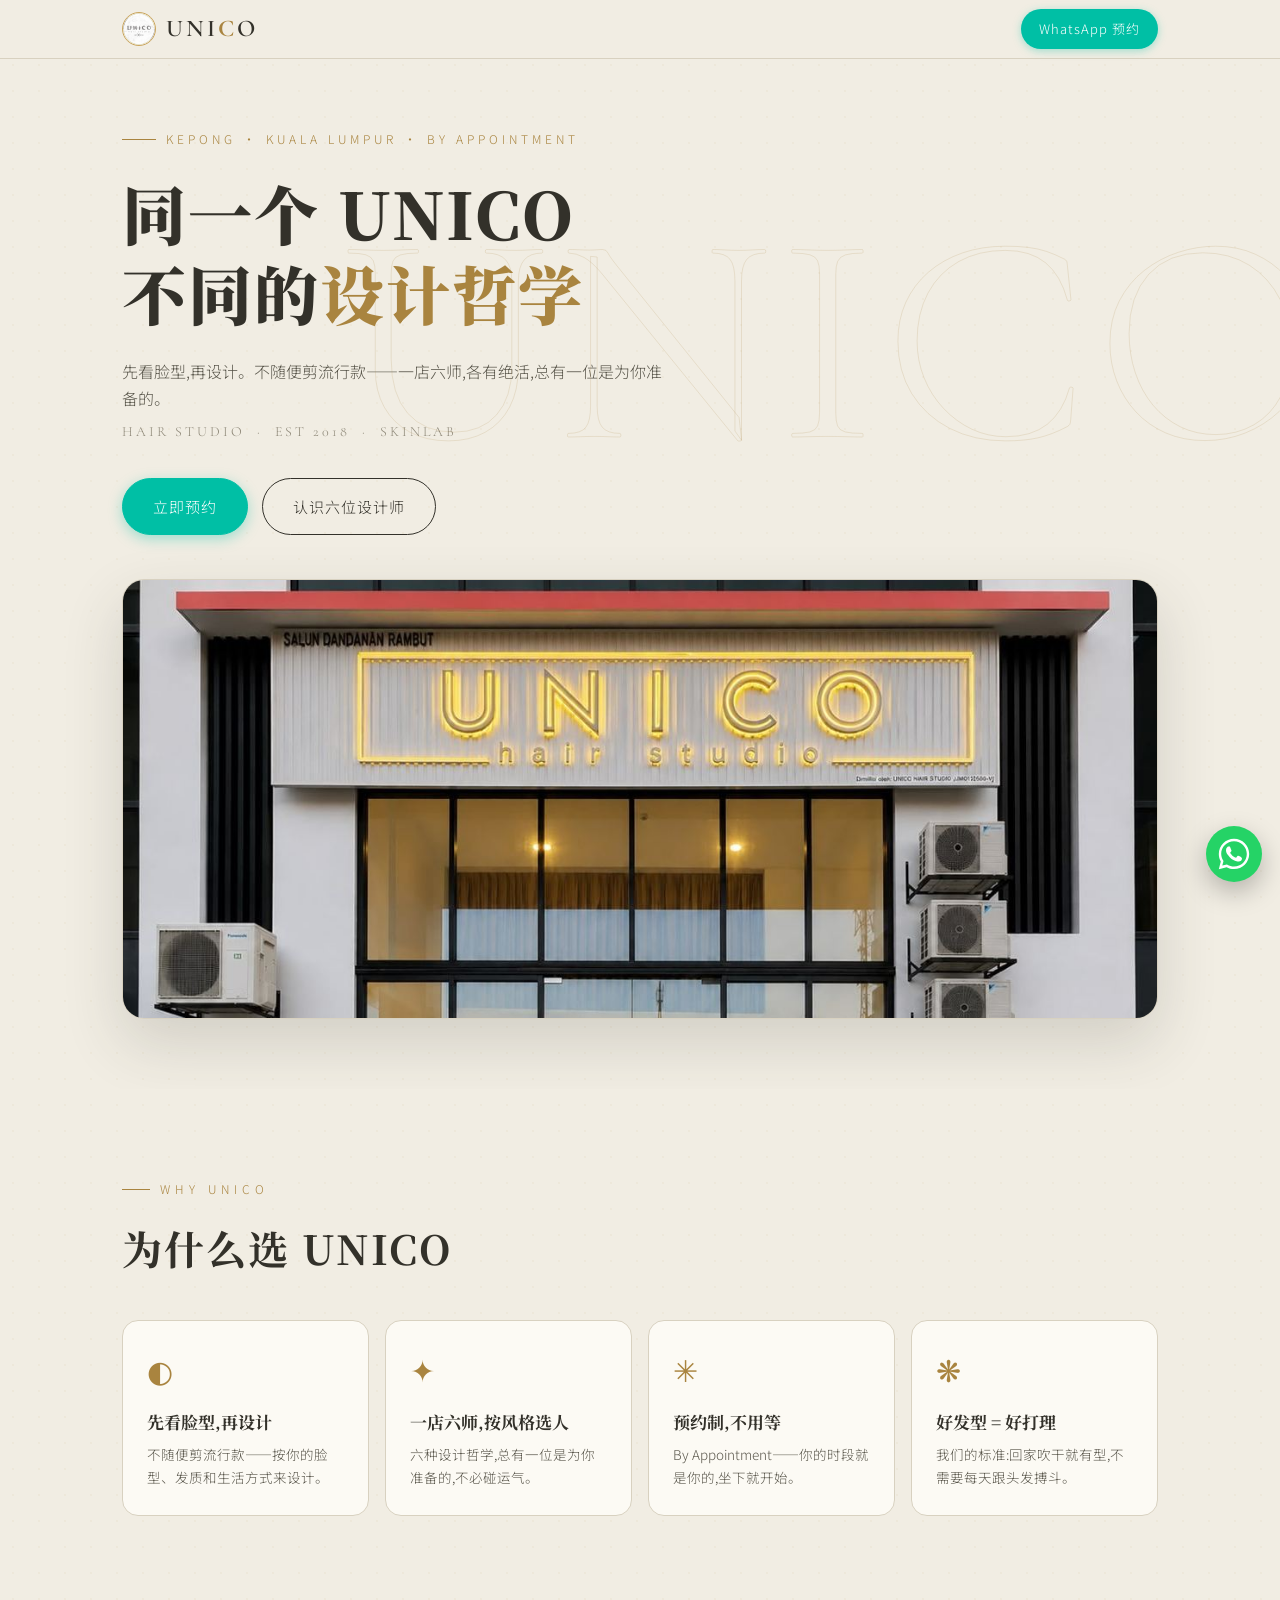
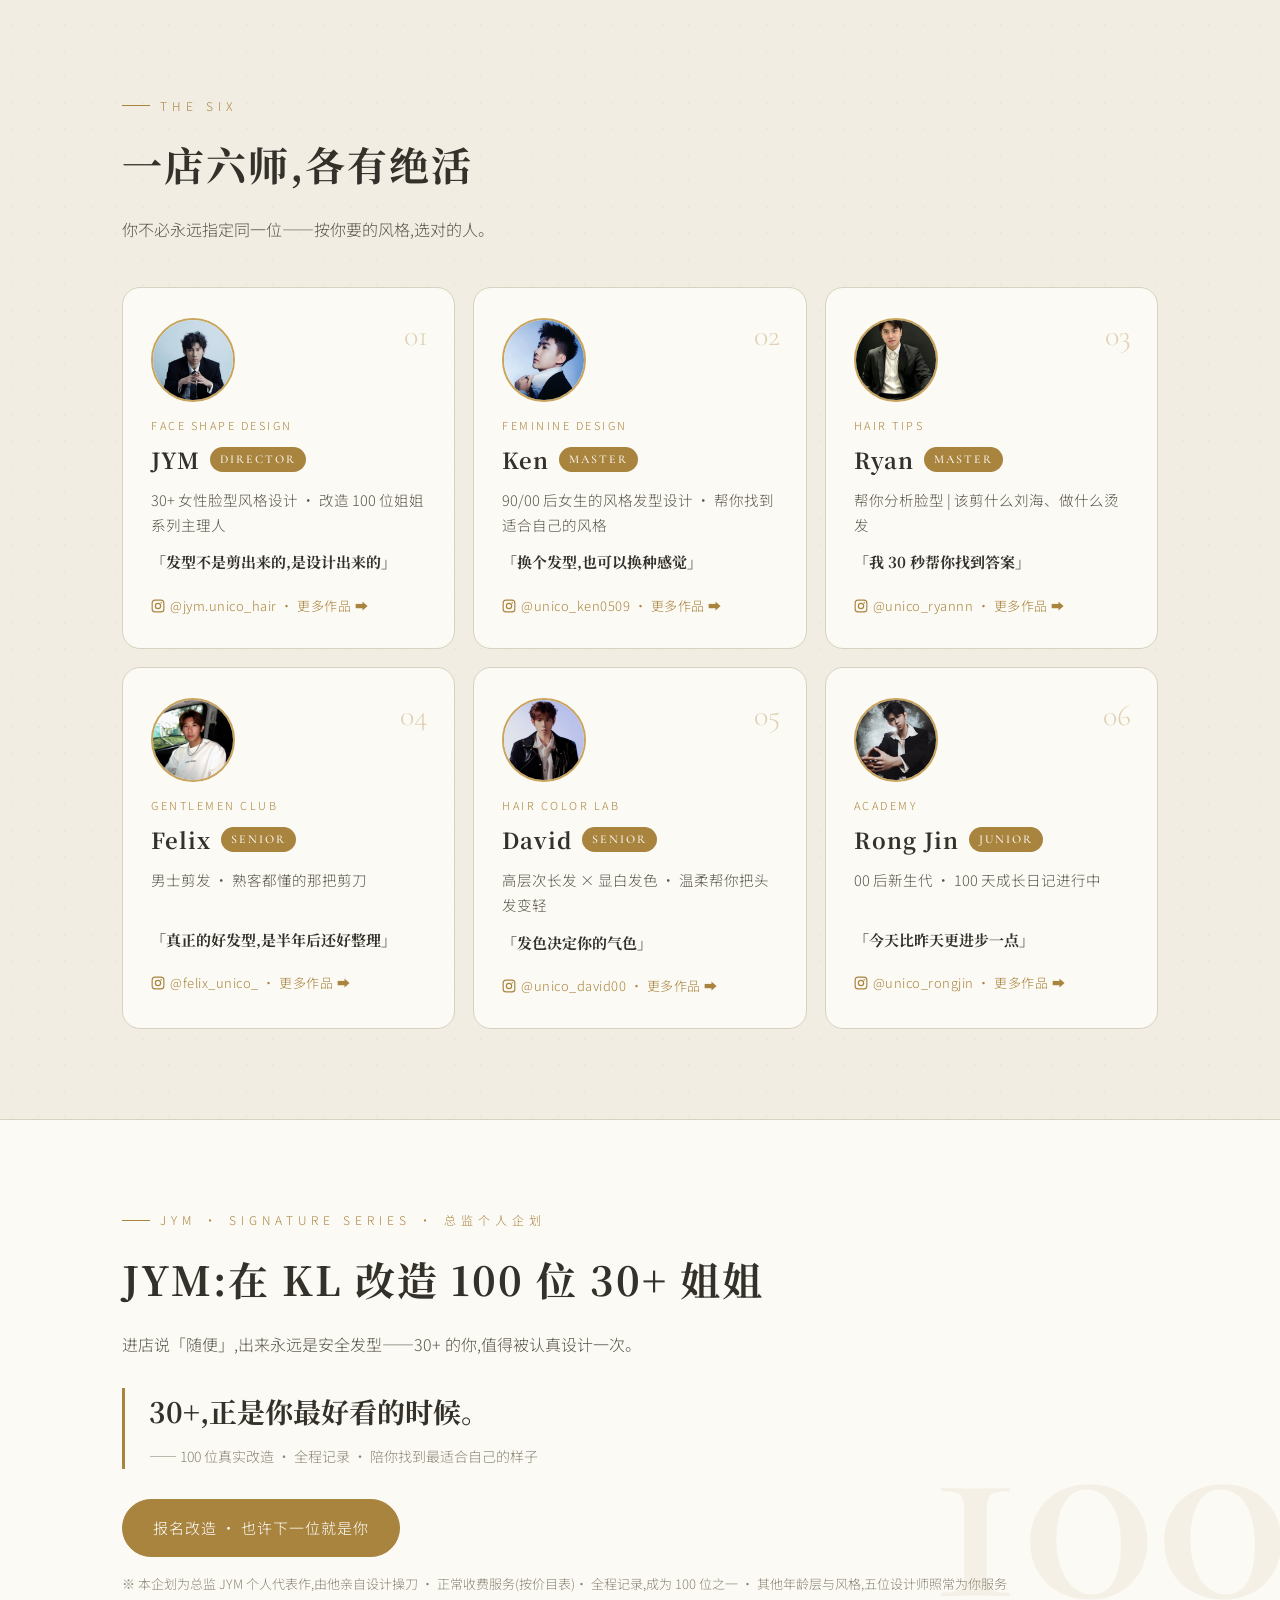
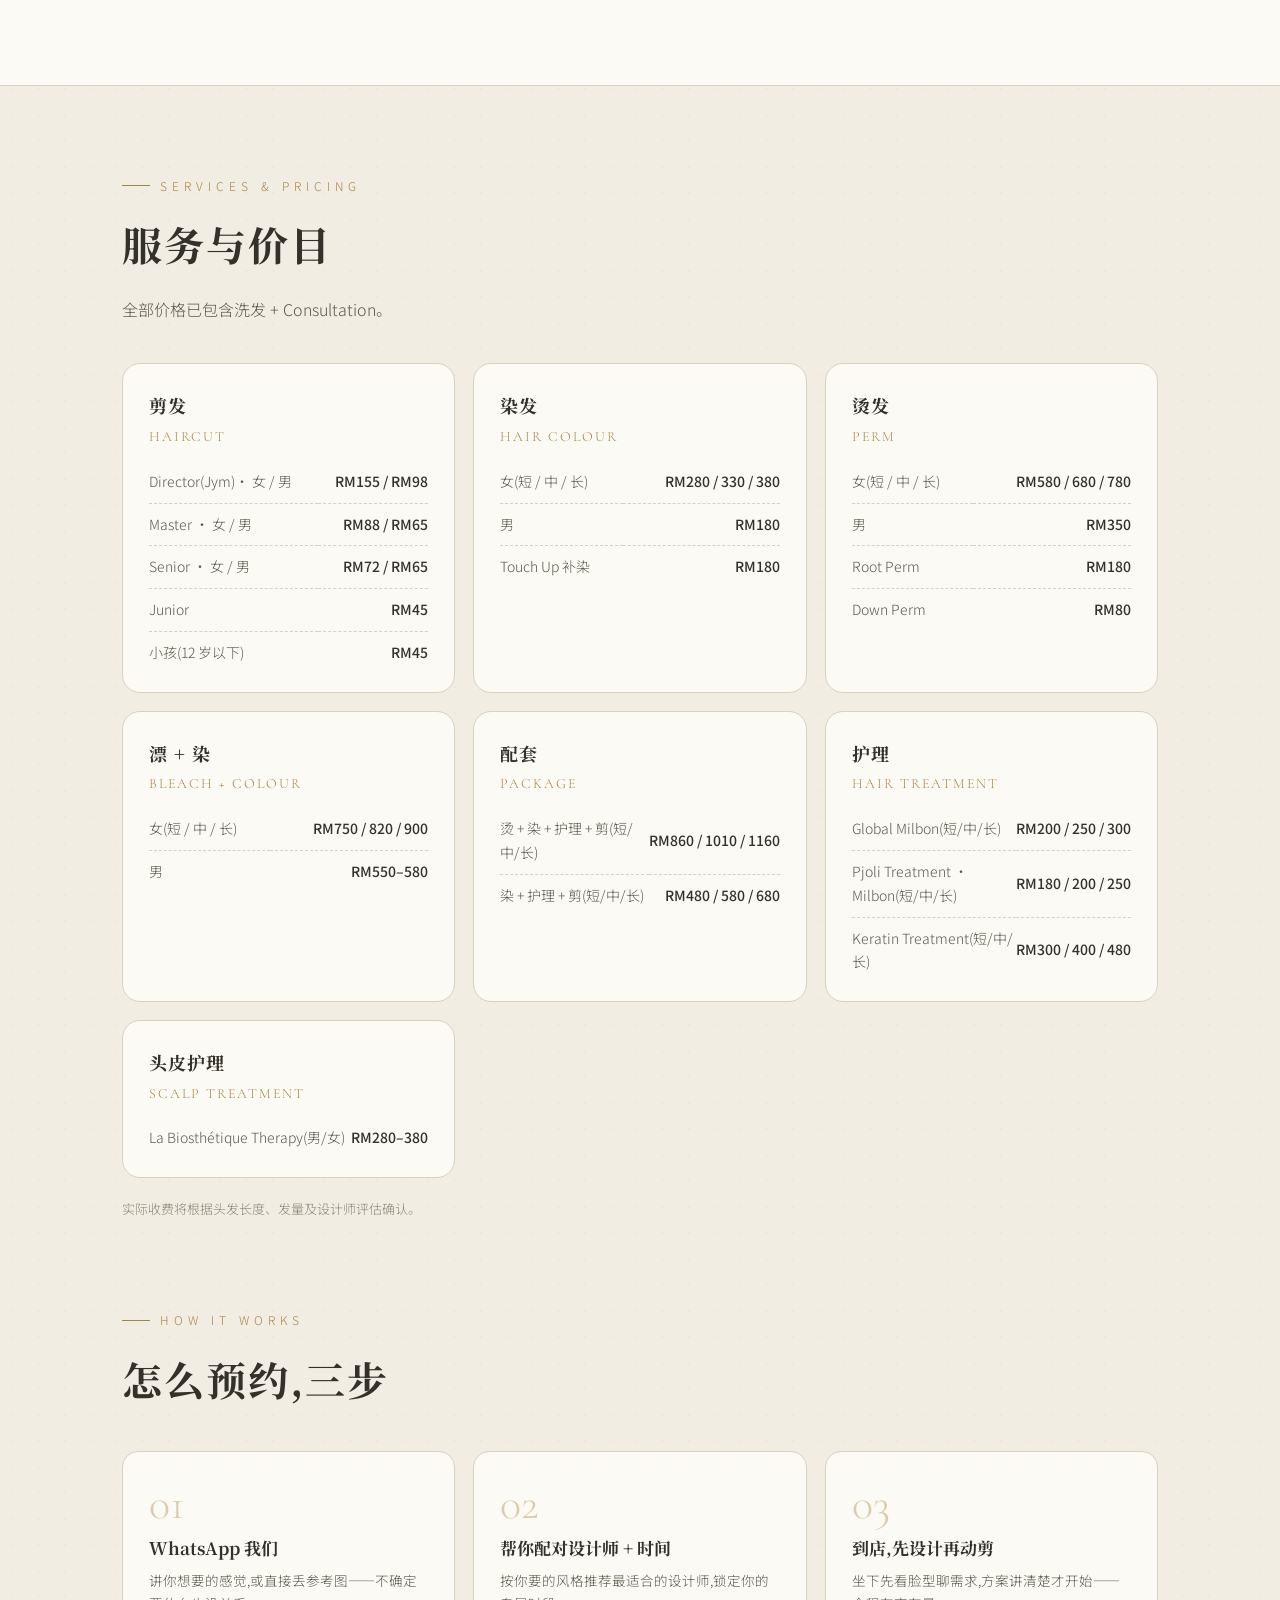
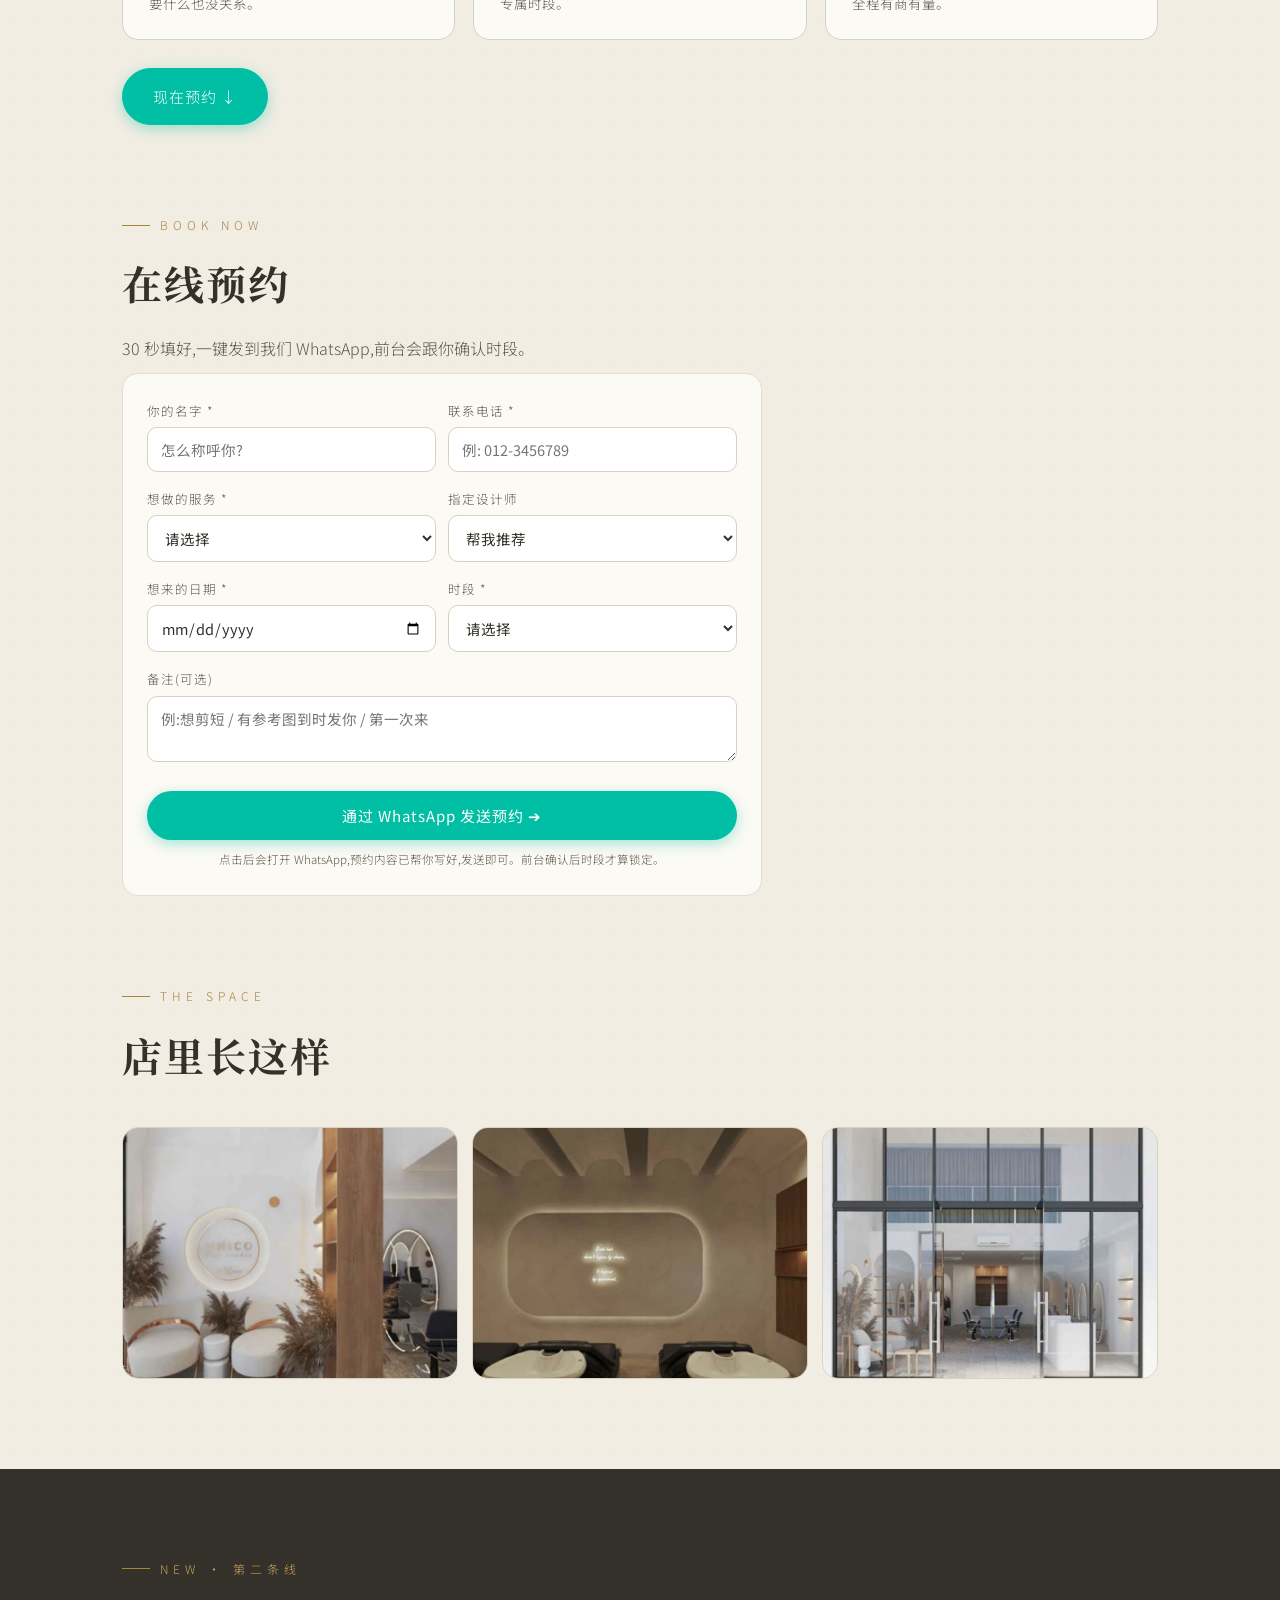
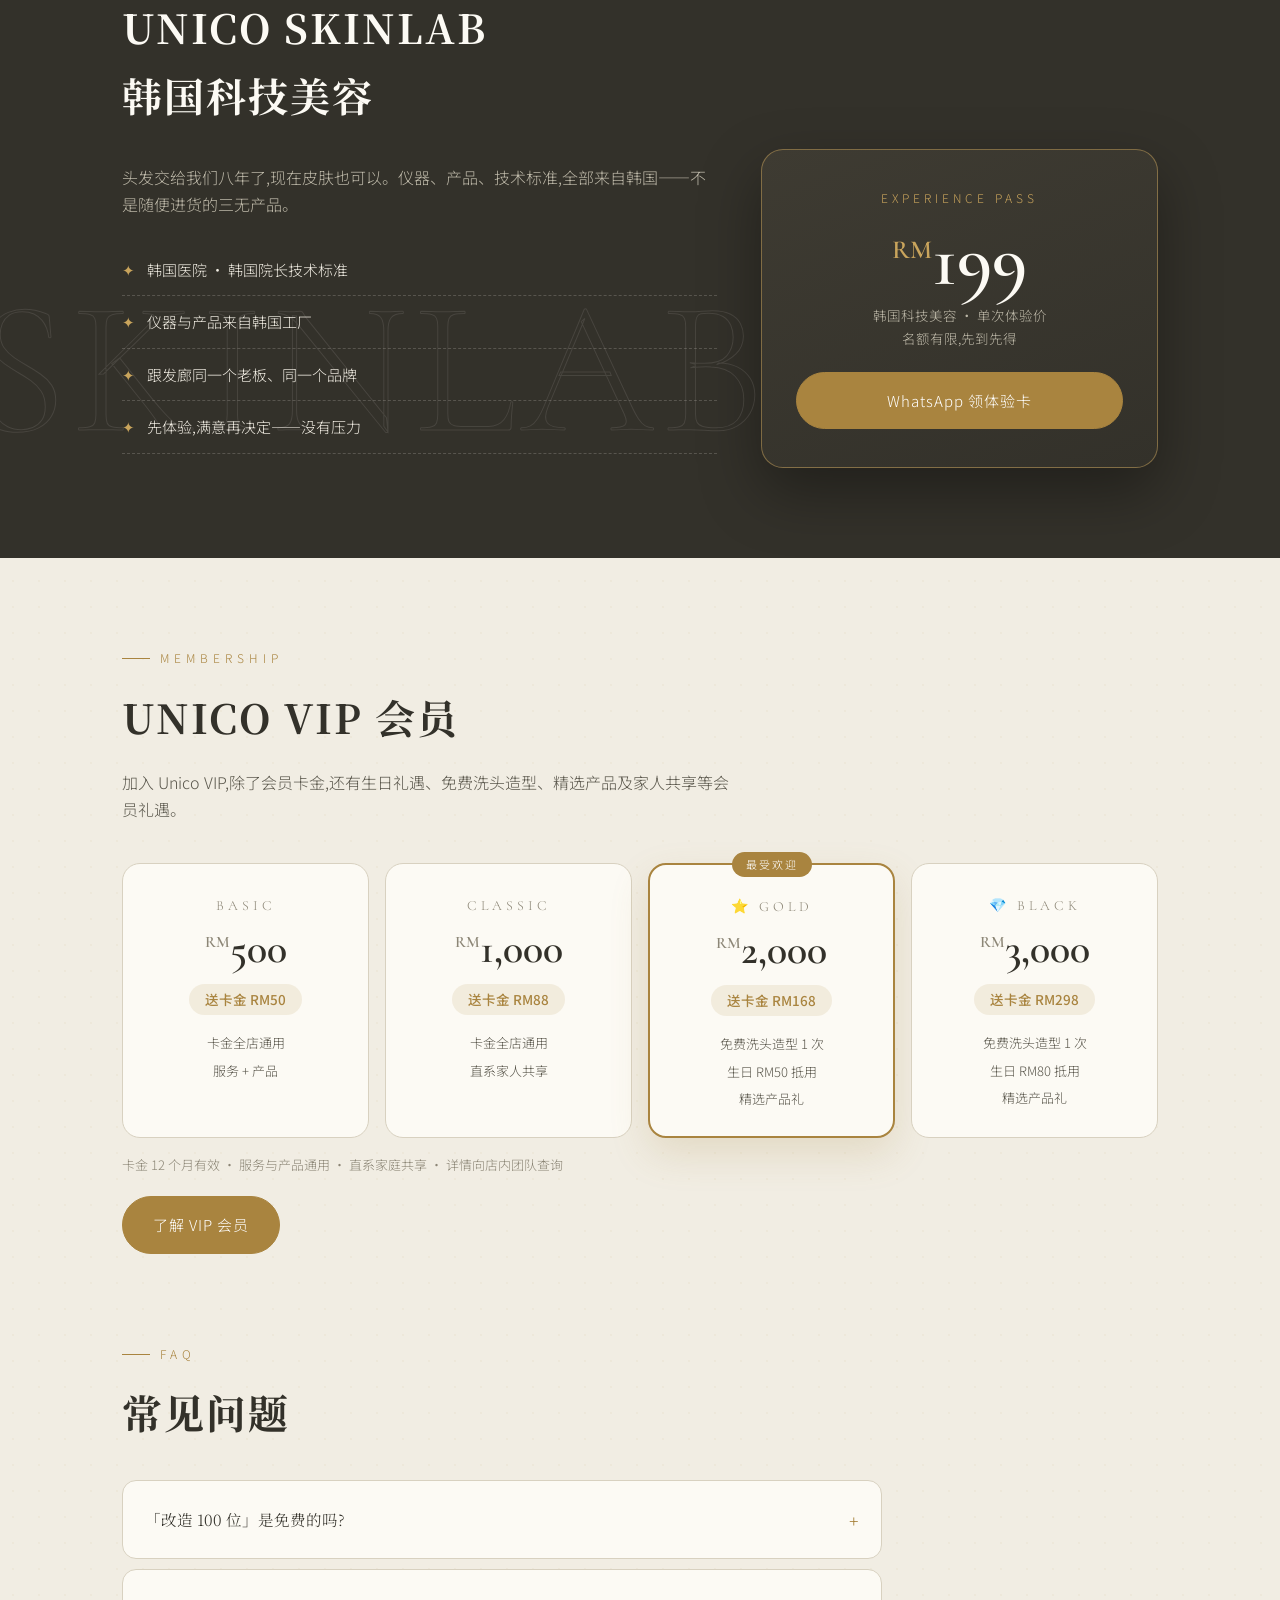
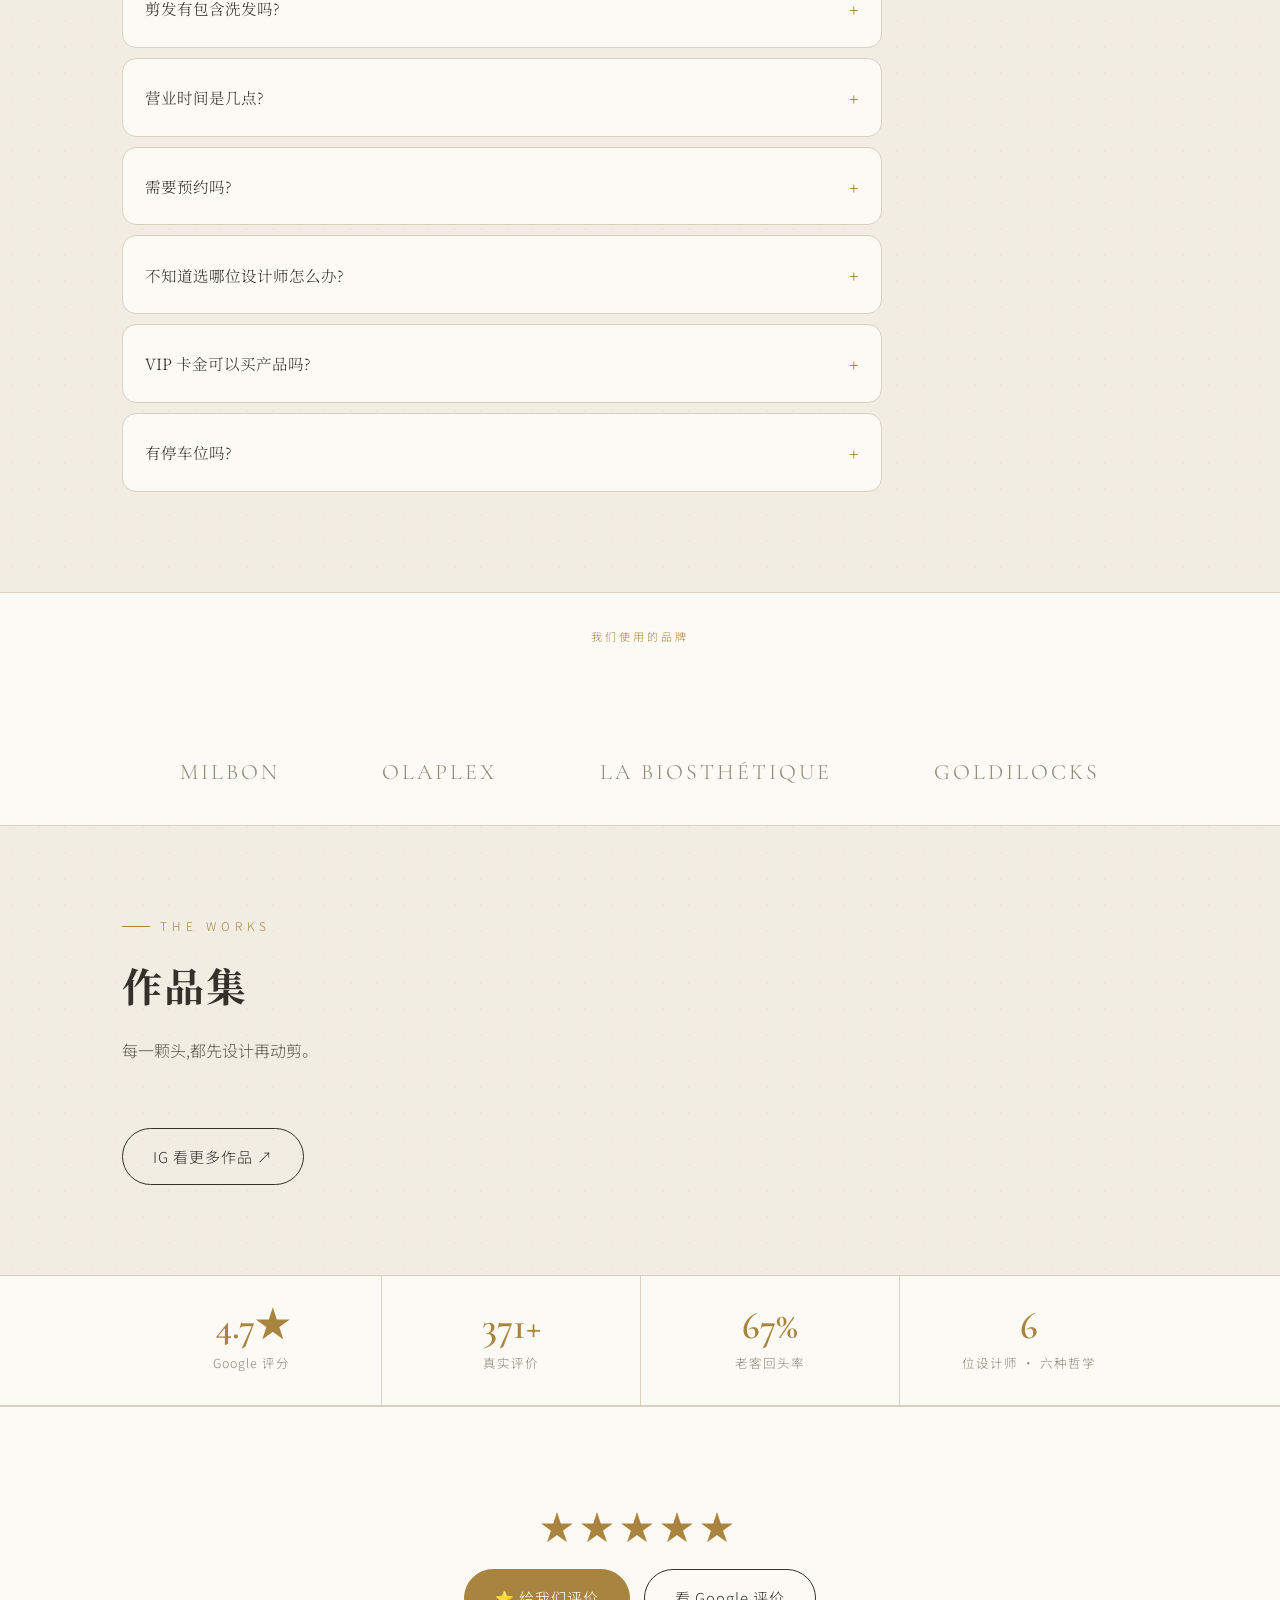
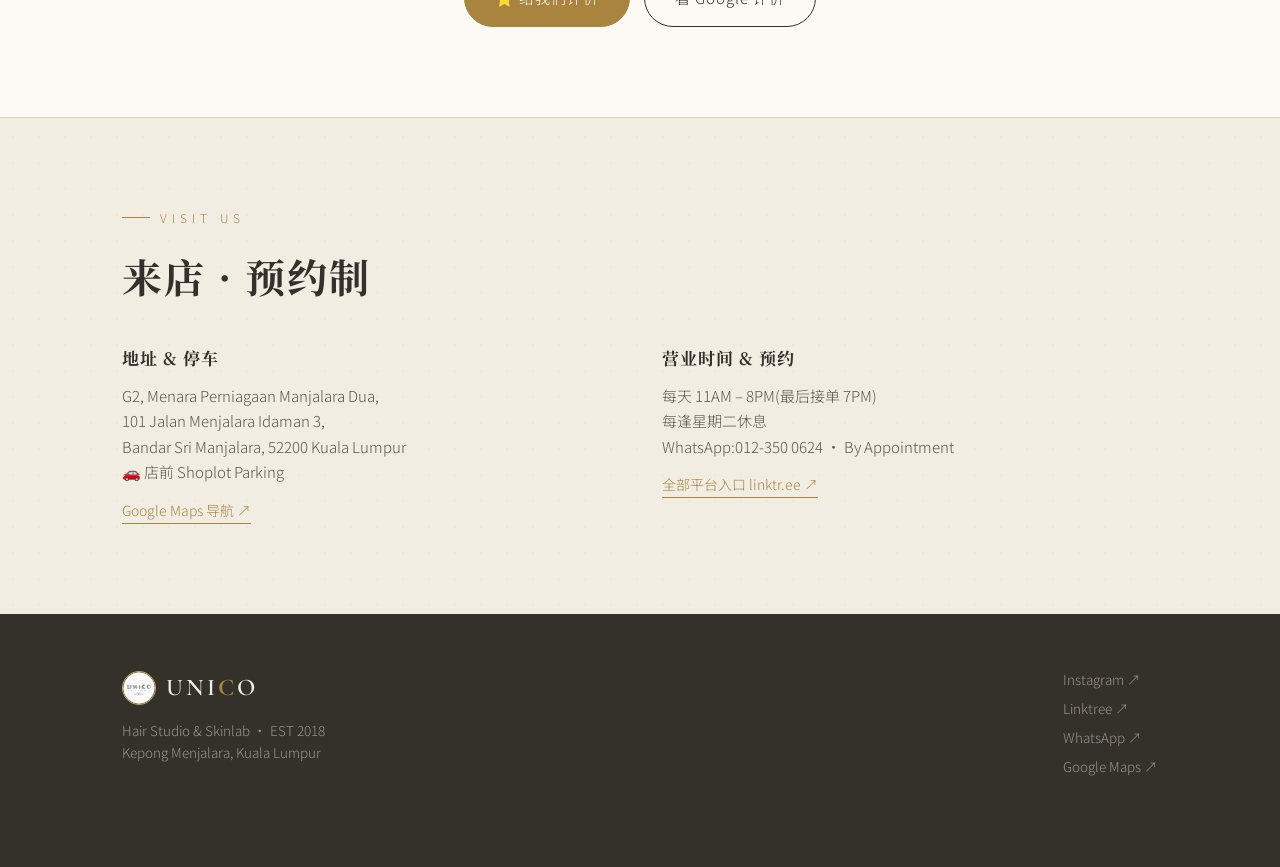
==== commit 2157e6b2: "Teal booking CTAs + WhatsApp logo float button" ====
--- a/index.html
+++ b/index.html
@@ -81,8 +81,8 @@
 .logo{display:flex;align-items:center;gap:10px;font-family:'Cormorant Garamond',serif;font-size:24px;letter-spacing:3px;font-weight:600}
 .logo b{color:var(--gold)}
 .logo img{width:34px;height:34px;border-radius:50%;border:1px solid var(--gold-l)}
-.bar a.cta{background:var(--ink);color:var(--cream);padding:9px 18px;border-radius:999px;font-size:13px;letter-spacing:1px;transition:.2s}
-.bar a.cta:hover{background:var(--gold);color:#fff}
+.bar a.cta{background:#00BFA5;color:#fff;padding:9px 18px;border-radius:999px;font-size:13px;letter-spacing:1px;transition:.2s;box-shadow:0 2px 8px rgba(0,191,165,.35)}
+.bar a.cta:hover{background:#00a38d;color:#fff}
 
 /* hero */
 .hero{min-height:92vh;display:flex;align-items:center;padding:120px 0 70px;position:relative;overflow:hidden}
@@ -96,8 +96,8 @@
 .hero .est{font-family:'Cormorant Garamond',serif;letter-spacing:3px;color:var(--grey);font-size:14px;margin-bottom:34px}
 .btns{display:flex;gap:14px;flex-wrap:wrap}
 .btn{display:inline-flex;align-items:center;gap:8px;padding:15px 30px;border-radius:999px;font-size:15px;letter-spacing:1px;transition:.2s;border:1px solid var(--ink)}
-.btn.solid{background:var(--ink);color:var(--cream)}
-.btn.solid:hover{background:var(--gold);border-color:var(--gold);color:#fff;transform:translateY(-2px)}
+.btn.solid{background:#00BFA5;border-color:#00BFA5;color:#fff;box-shadow:0 4px 14px rgba(0,191,165,.35)}
+.btn.solid:hover{background:#00a38d;border-color:#00a38d;color:#fff;transform:translateY(-2px)}
 .btn.ghost:hover{background:var(--ink);color:var(--cream)}
 .btn.gold{background:var(--gold);border-color:var(--gold);color:#fff}
 .btn.gold:hover{background:var(--terra);border-color:var(--terra);transform:translateY(-2px)}
@@ -437,8 +437,8 @@
       .bkform .row2{display:grid;grid-template-columns:1fr 1fr;gap:12px}
       @media(max-width:560px){.bkform .row2{grid-template-columns:1fr}}
       .bkform .hint{font-size:12px;color:var(--terra);margin-top:5px;display:none}
-      .bkform .bkbtn{width:100%;margin-top:6px;background:var(--ink);color:var(--cream);border:none;border-radius:999px;padding:14px;font-size:15px;letter-spacing:1px;cursor:pointer;transition:.2s;font-family:inherit}
-      .bkform .bkbtn:hover{background:var(--gold);color:#fff}
+      .bkform .bkbtn{width:100%;margin-top:6px;background:#00BFA5;color:#fff;border:none;border-radius:999px;padding:14px;font-size:15px;letter-spacing:1px;cursor:pointer;transition:.2s;font-family:inherit;box-shadow:0 4px 14px rgba(0,191,165,.35)}
+      .bkform .bkbtn:hover{background:#00a38d;color:#fff}
       .bkform .fine{font-size:11.5px;color:var(--ink2);margin-top:10px;text-align:center}
     </style>
     <form class="bkform rv" id="bkform" onsubmit="return sendBooking(event)">
@@ -654,7 +654,7 @@
   </div>
 </footer>
 
-<a class="wa-float" href="https://wa.me/60123500624?text=Hi%20Unico" target="_blank" aria-label="WhatsApp">🟢</a>
+<a class="wa-float" href="https://wa.me/60123500624?text=Hi%20Unico" target="_blank" aria-label="WhatsApp"><svg width="32" height="32" viewBox="0 0 32 32" aria-hidden="true"><path fill="#fff" d="M16 .8C7.6.8.8 7.6.8 16c0 2.7.7 5.3 2 7.6L.8 31.2l7.8-2c2.2 1.2 4.7 1.9 7.4 1.9 8.4 0 15.2-6.8 15.2-15.1S24.4.8 16 .8zm0 27.7c-2.4 0-4.6-.6-6.6-1.8l-.5-.3-4.6 1.2 1.2-4.5-.3-.5c-1.3-2-2-4.4-2-6.8C3.2 8.9 8.9 3.2 16 3.2S28.8 8.9 28.8 16 23.1 28.5 16 28.5zm7-9.5c-.4-.2-2.3-1.1-2.6-1.2-.4-.1-.6-.2-.9.2-.3.4-1 1.2-1.2 1.5-.2.2-.4.3-.8.1-.4-.2-1.6-.6-3.1-1.9-1.1-1-1.9-2.3-2.1-2.6-.2-.4 0-.6.2-.8.2-.2.4-.4.5-.7.2-.2.2-.4.4-.7.1-.3.1-.5 0-.7-.1-.2-.9-2.1-1.2-2.9-.3-.8-.6-.7-.9-.7h-.8c-.3 0-.7.1-1.1.5-.4.4-1.4 1.4-1.4 3.3s1.4 3.9 1.6 4.1c.2.3 2.8 4.3 6.8 6 .9.4 1.7.7 2.2.8.9.3 1.8.3 2.5.2.8-.1 2.3-.9 2.6-1.8.3-.9.3-1.7.2-1.8-.1-.2-.3-.3-.7-.5z"/></svg></a>
 
 <script>
 const io=new IntersectionObserver(es=>es.forEach(e=>{if(e.isIntersecting){e.target.classList.add('in');io.unobserve(e.target)}}),{threshold:.12});
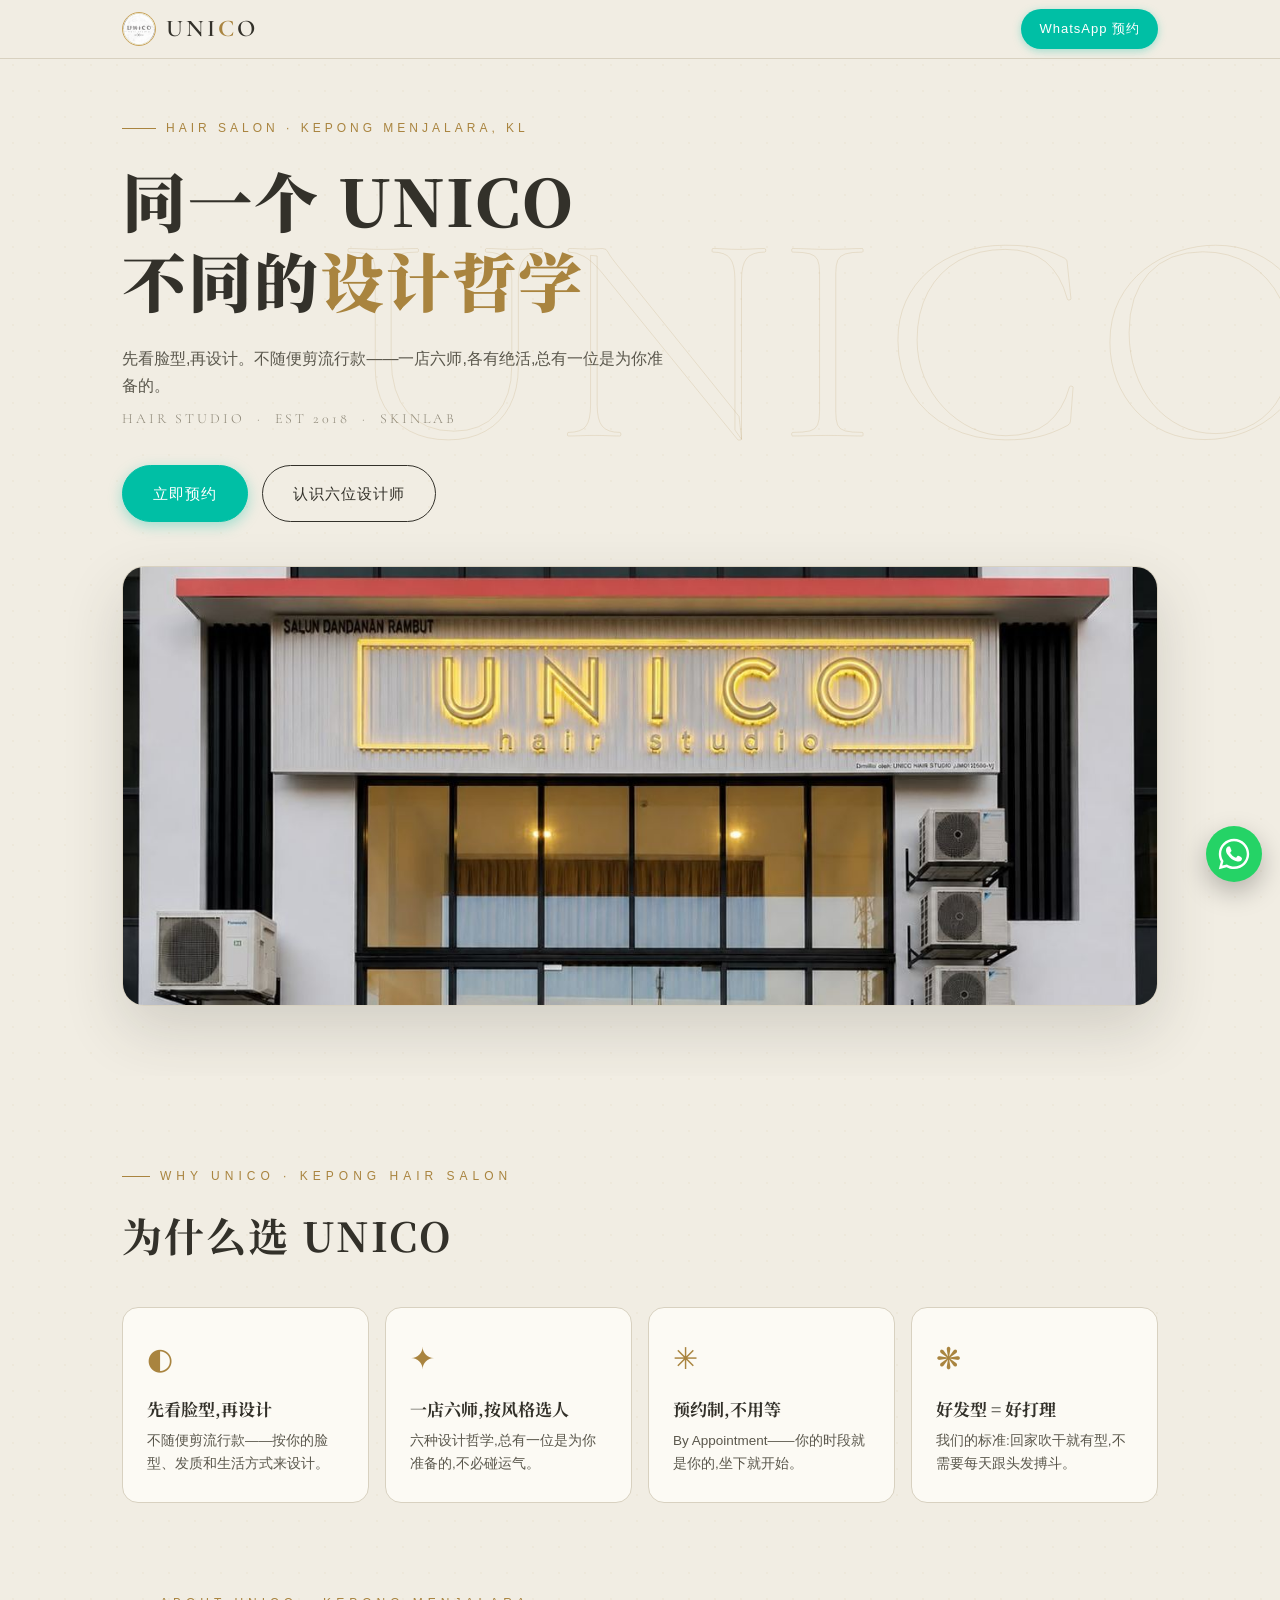
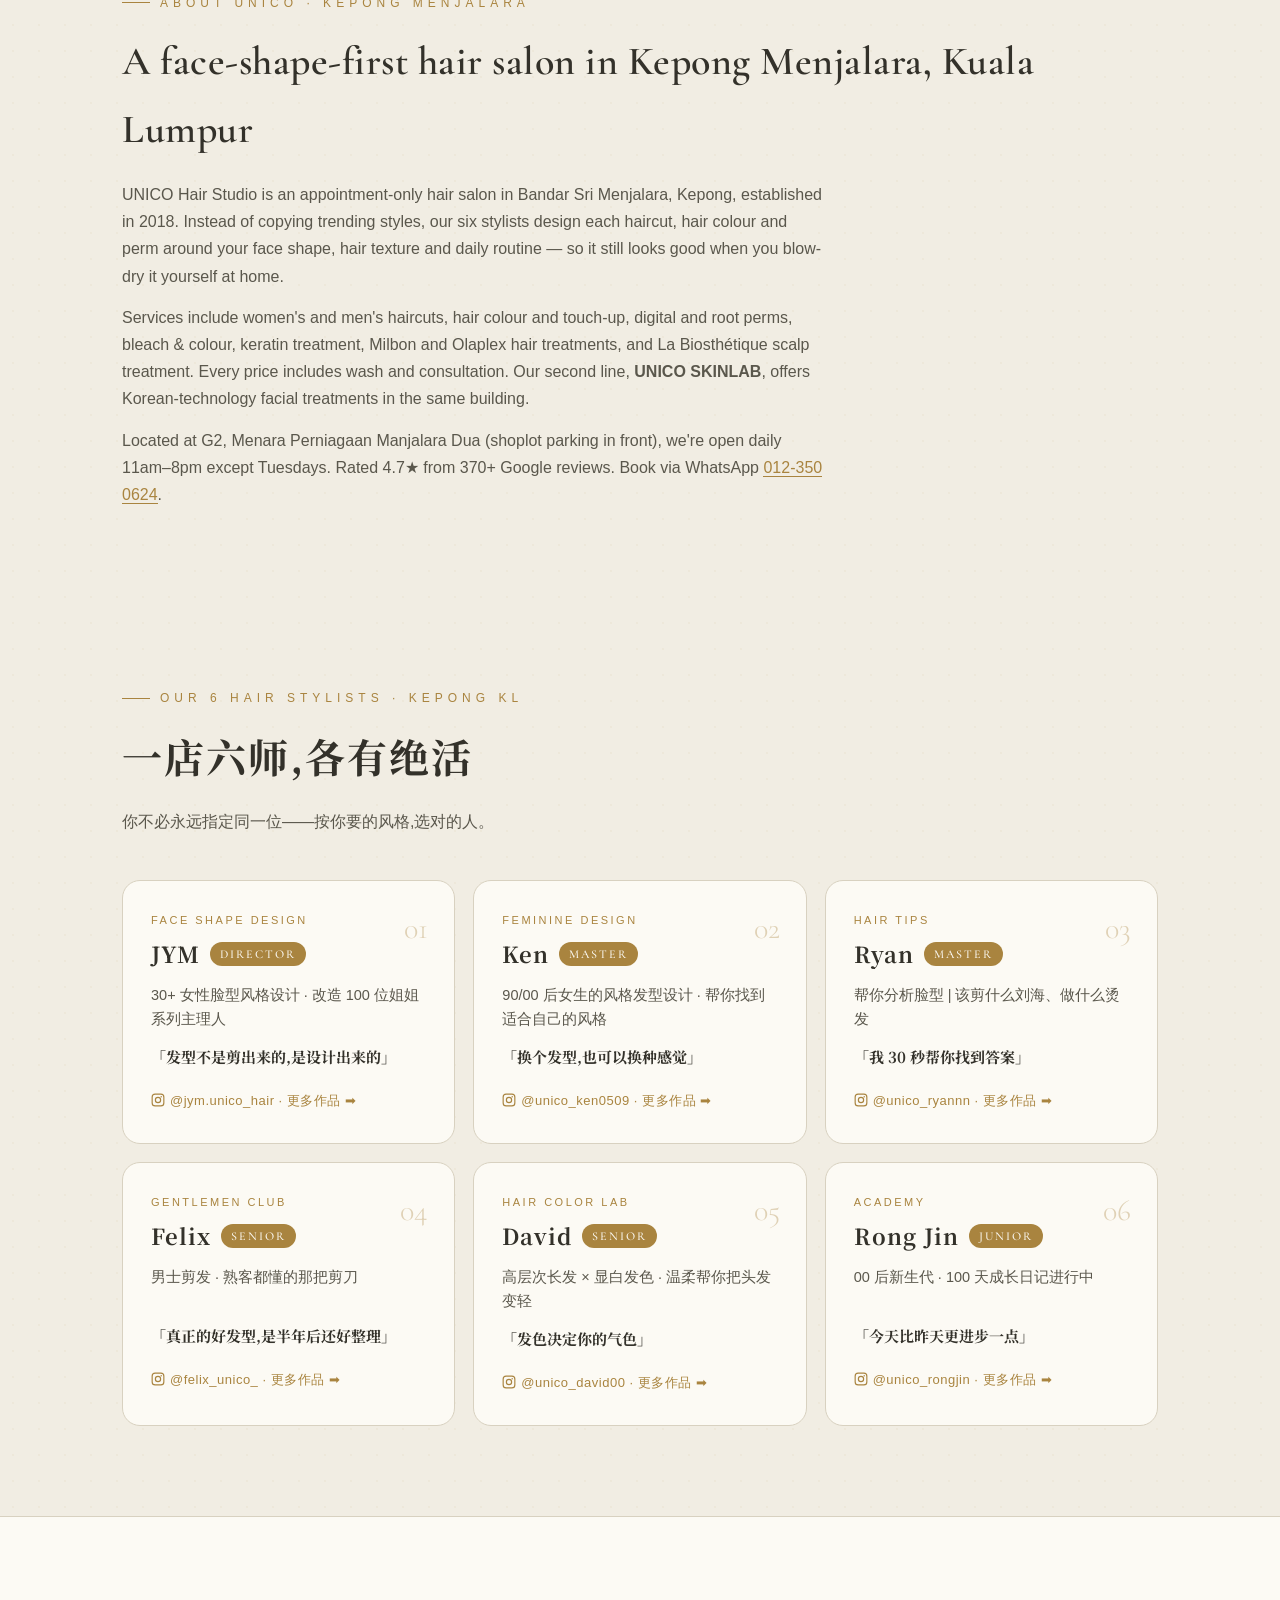
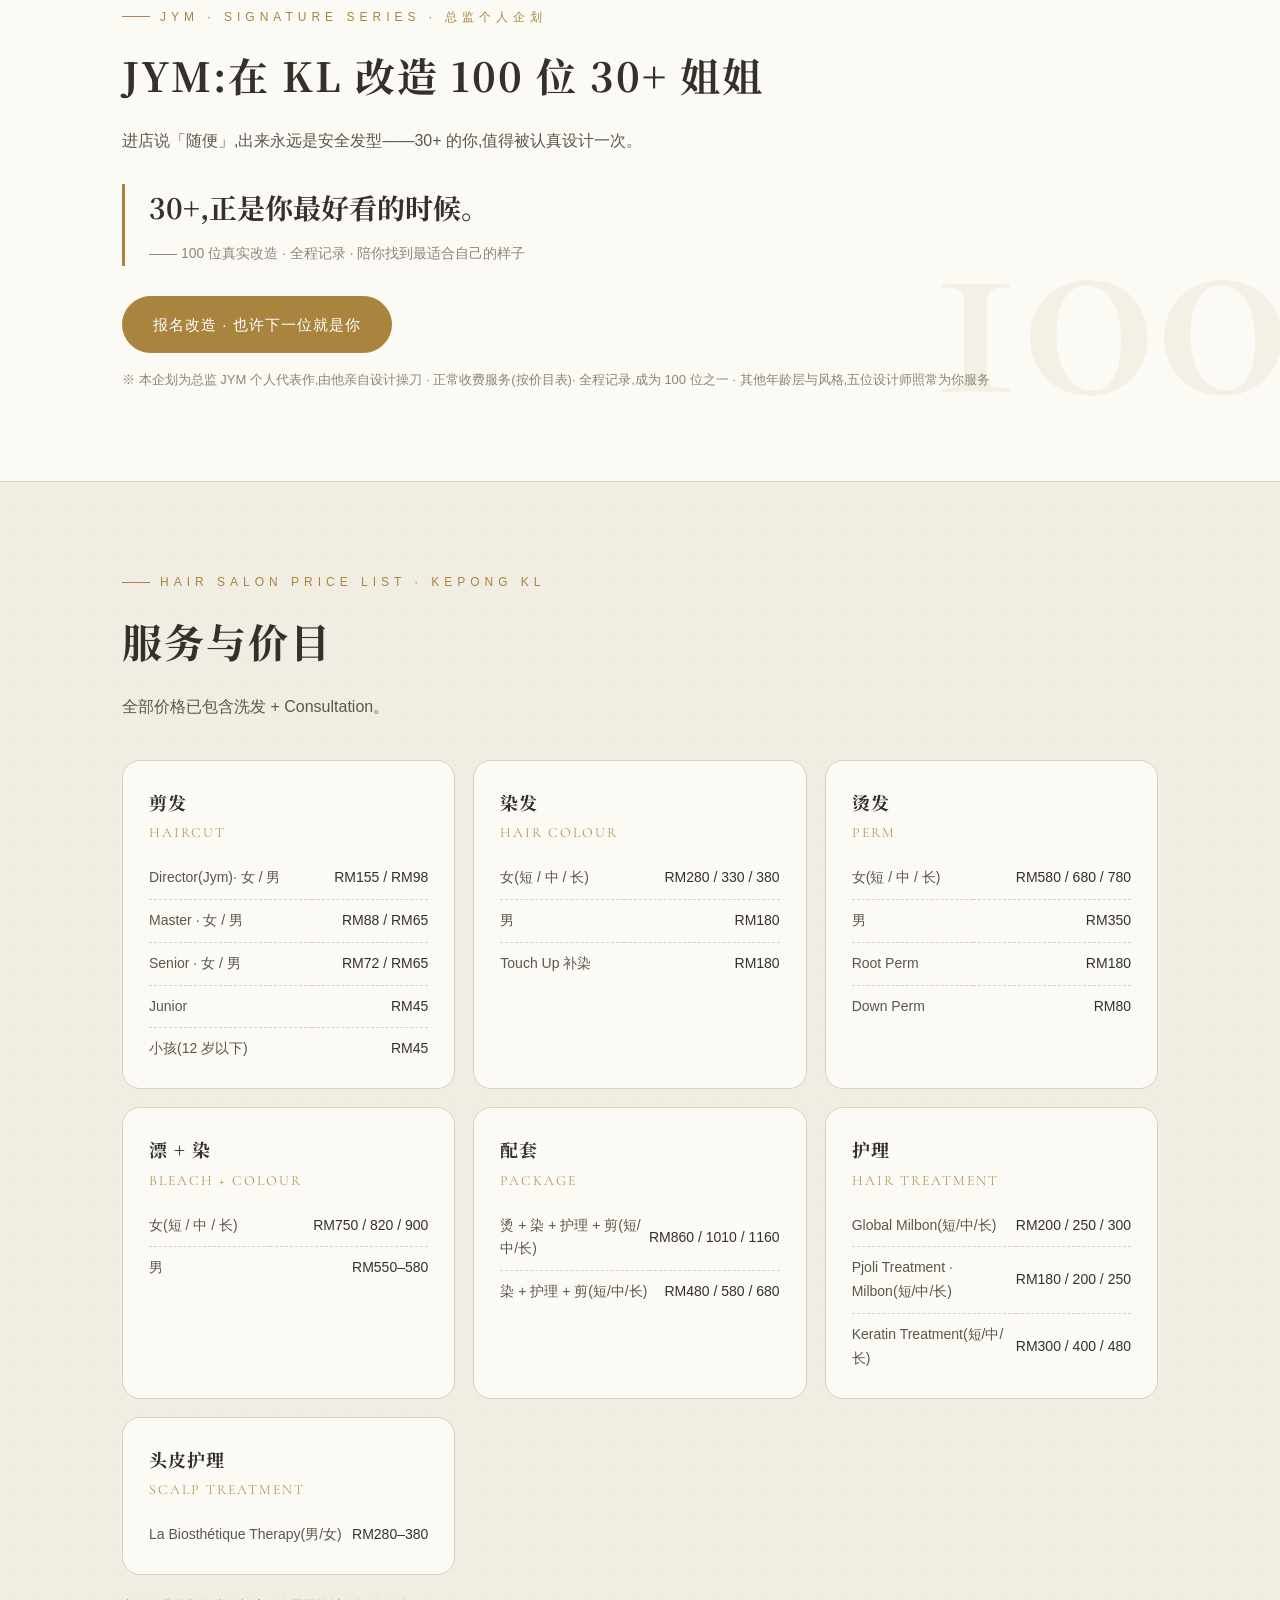
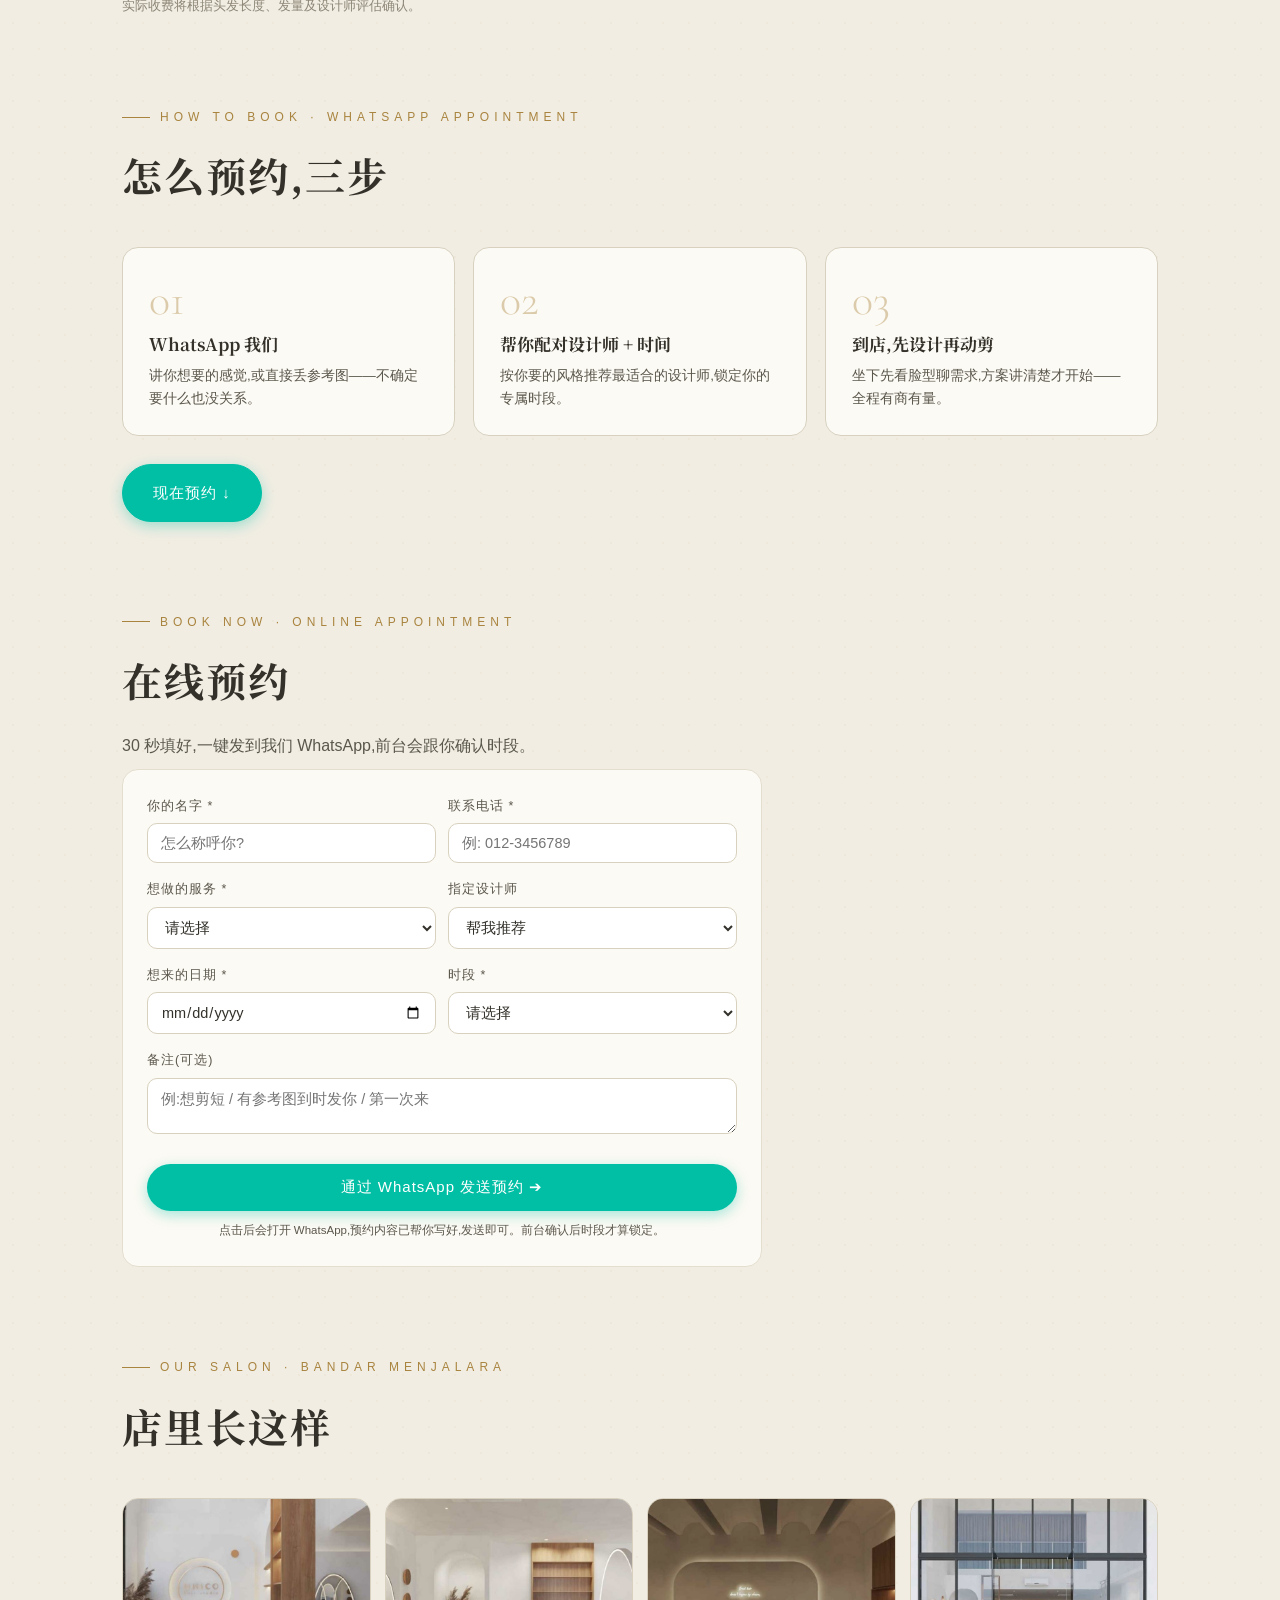
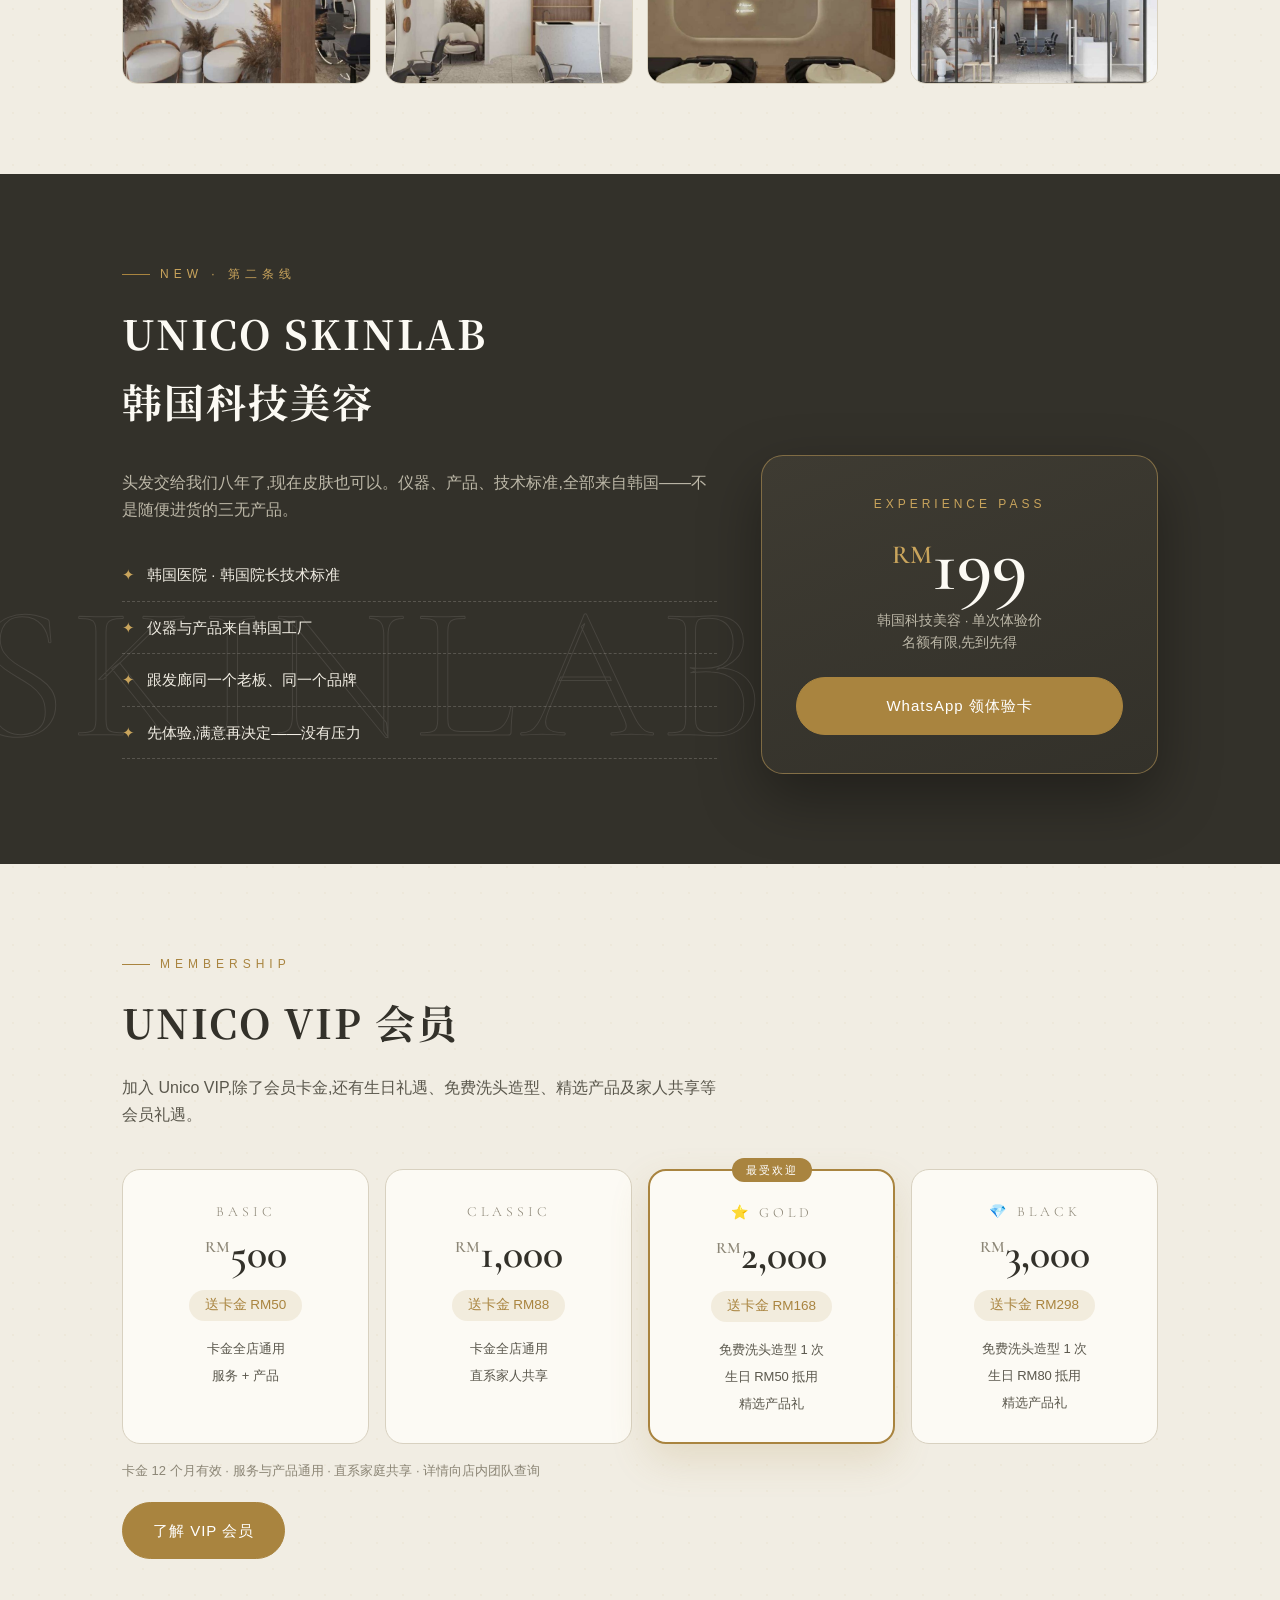
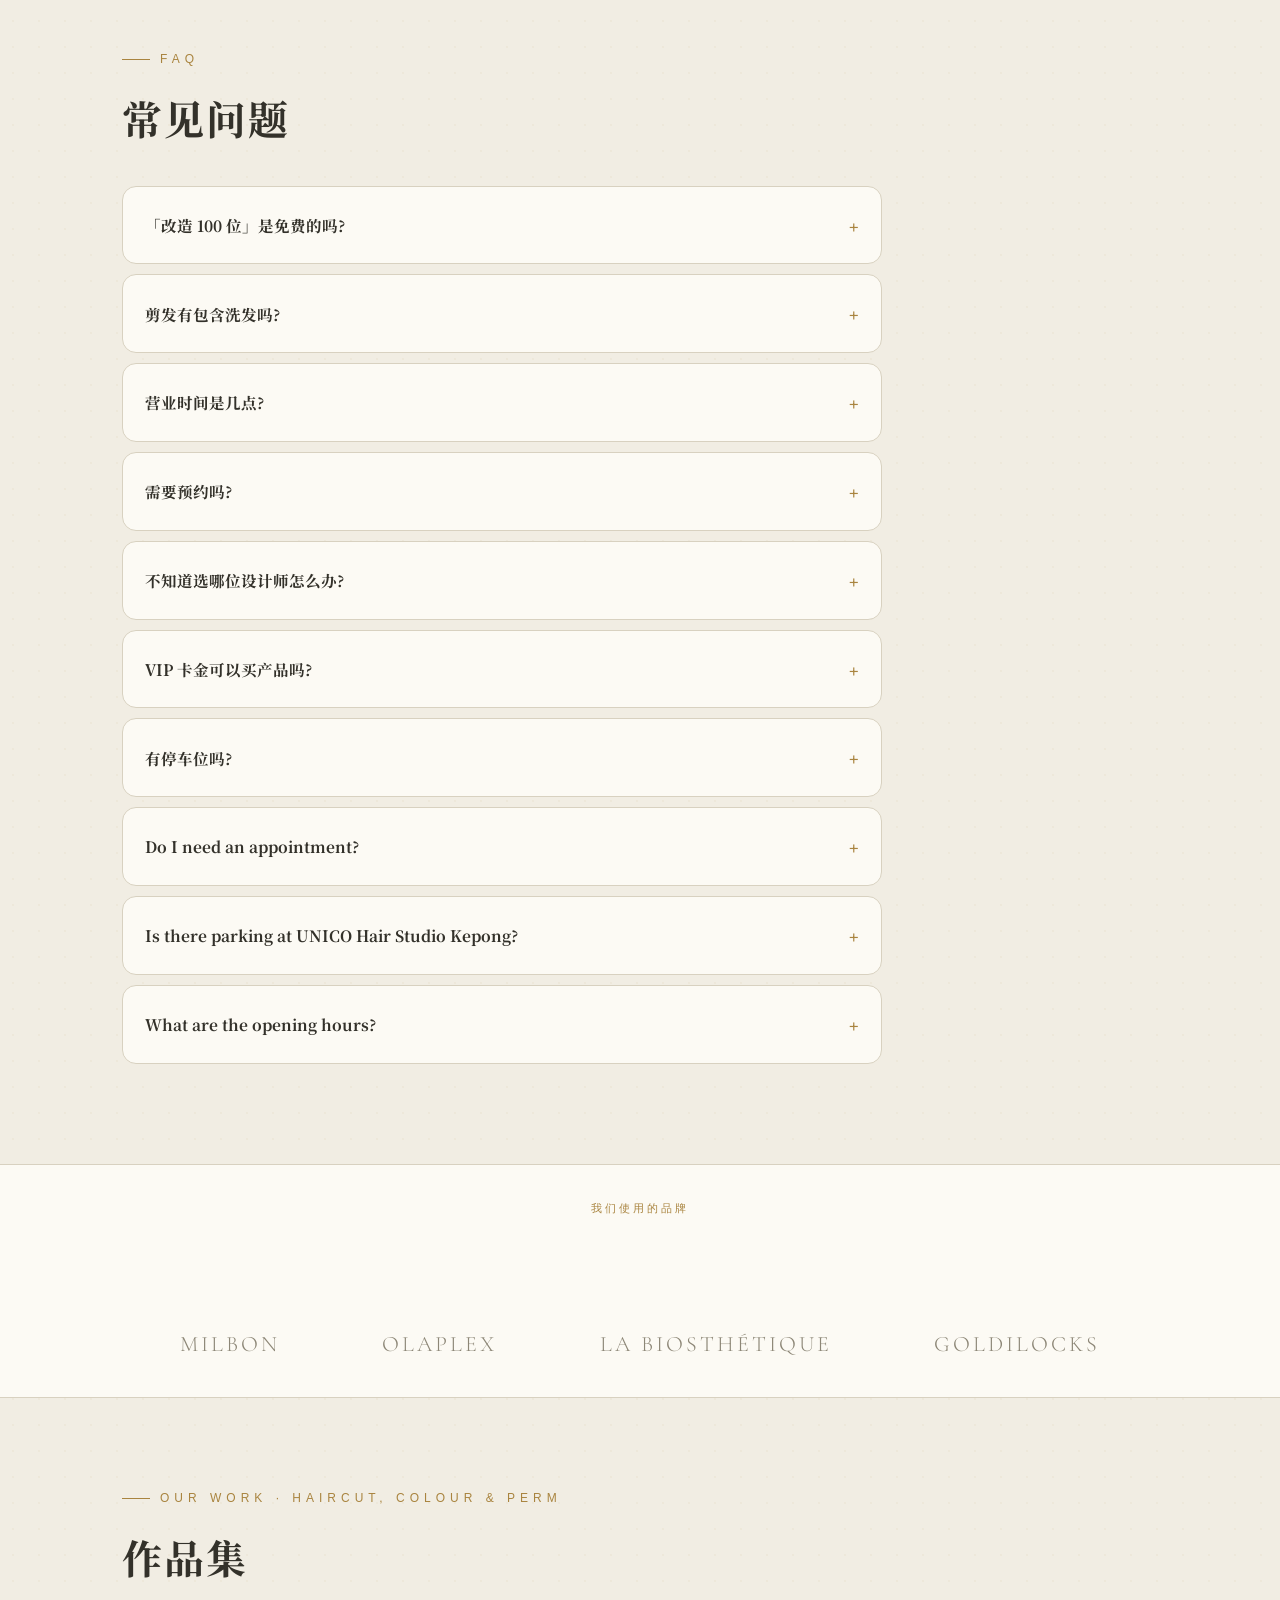
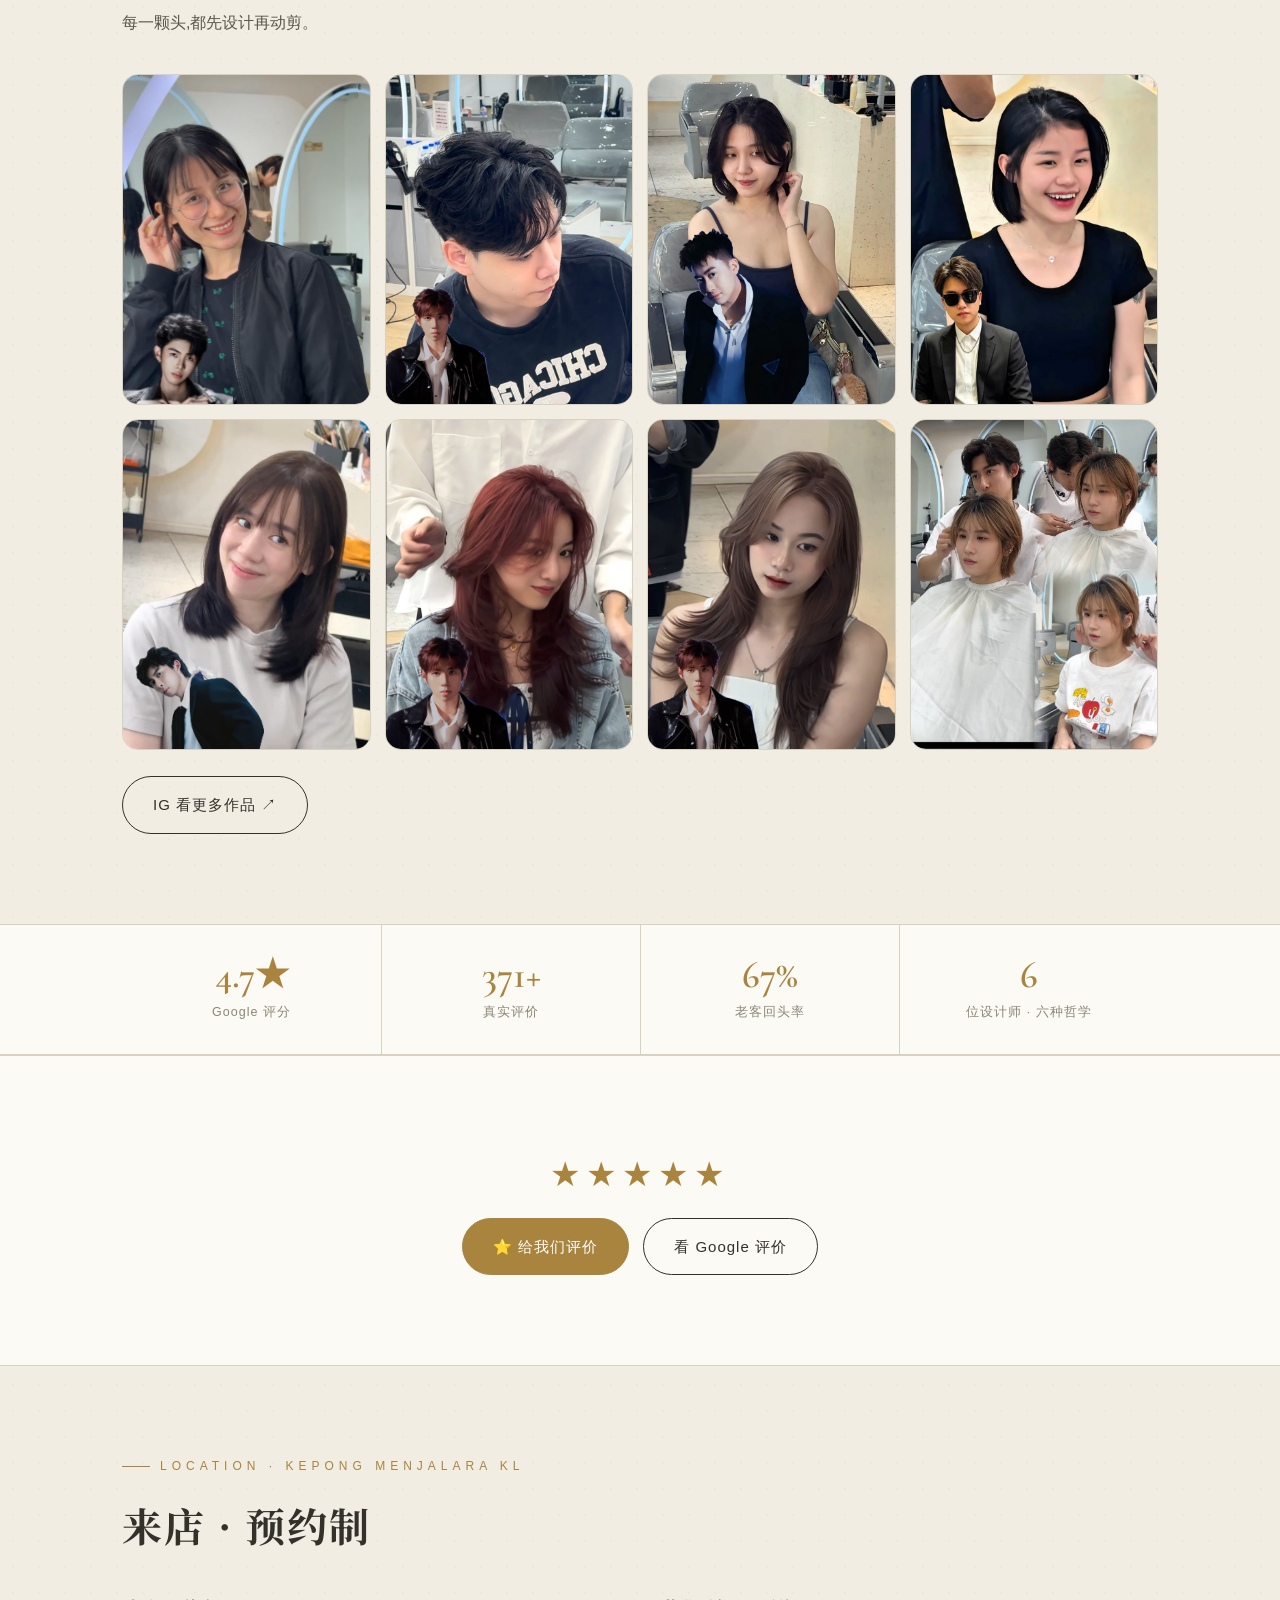
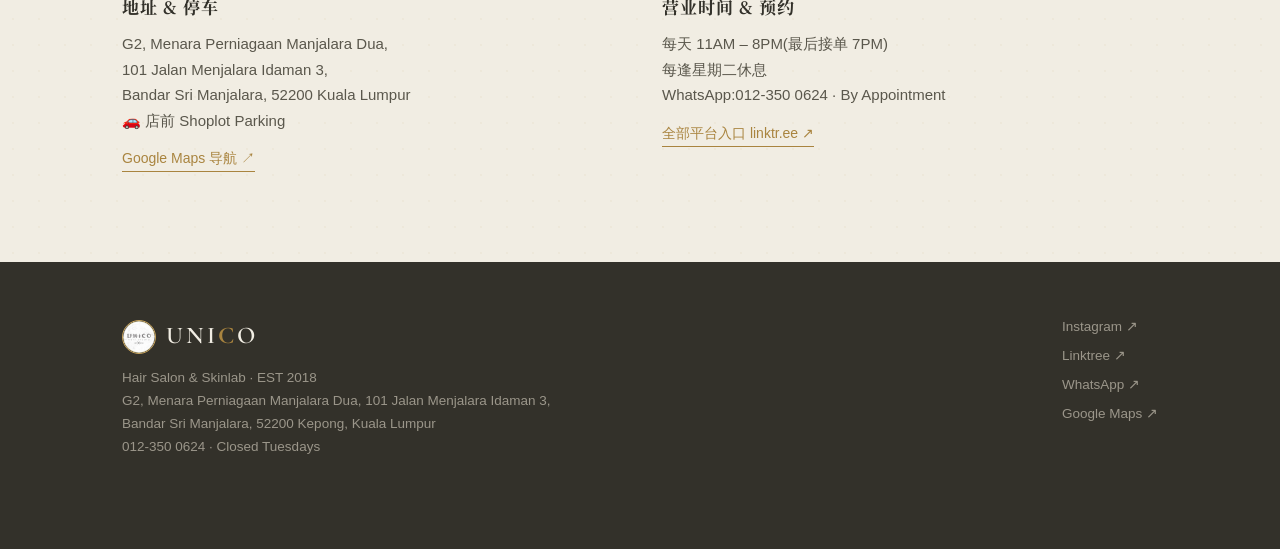
==== commit c686d9c2: "SEO update: root files (index, 404, _headers, sitemap)" ====
--- a/index.html
+++ b/index.html
@@ -1,41 +1,254 @@
 <!DOCTYPE html>
-<html lang="zh">
+<html lang="zh-Hans">
 <head>
 <meta charset="UTF-8">
 <meta name="viewport" content="width=device-width, initial-scale=1.0">
-<title>UNICO Hair Studio | Kepong Menjalara Hair Salon · 脸型风格设计沙龙</title>
-<meta name="description" content="Kepong Menjalara 预约制 Hair Salon——剪发、染发、烫发、头皮护理、脸型风格设计。一店六师·Google 4.7★ 371+ 评价·UNICO SKINLAB 韩国科技美容。WhatsApp 预约 012-350 0624。">
+<title>Hair Salon Kepong Menjalara | UNICO Hair Studio · 脸型风格设计 · 剪发 染发 烫发</title>
+<meta name="description" content="UNICO Hair Studio — hair salon in Kepong Menjalara, KL. Haircut, hair colour, perm, keratin & scalp treatment by 6 stylists. Kepong 预约制发型沙龙，先看脸型再设计，Google 4.7★ 371+ 评价。WhatsApp 012-350 0624.">
 <link rel="canonical" href="https://unicohairkl.com/">
+<meta name="geo.region" content="MY-14">
+<meta name="geo.placename" content="Kepong, Kuala Lumpur">
 <meta property="og:type" content="website">
-<meta property="og:title" content="UNICO Hair Studio · KL Kepong 脸型风格设计沙龙">
-<meta property="og:description" content="Kepong Menjalara 预约制 Hair Salon·一店六师·先看脸型再设计。Google 4.7★ 371+ 评价。">
+<meta property="og:locale" content="zh_CN">
+<meta property="og:locale:alternate" content="en_MY">
+<meta property="og:site_name" content="UNICO Hair Studio">
+<meta property="og:title" content="UNICO Hair Studio · Hair Salon Kepong Menjalara KL · 脸型风格设计沙龙">
+<meta property="og:description" content="Kepong Menjalara 预约制 hair salon · 一店六师 · 先看脸型再设计 · Google 4.7★ 371+ reviews · WhatsApp 012-350 0624">
 <meta property="og:url" content="https://unicohairkl.com/">
-<meta property="og:image" content="https://unicohairkl.com/img/store.jpg">
+<meta property="og:image" content="https://unicohairkl.com/img/og.jpg">
+<meta property="og:image:width" content="1200">
+<meta property="og:image:height" content="630">
+<meta name="twitter:card" content="summary_large_image">
 <script type="application/ld+json">
 {
-  "@context": "https://schema.org",
-  "@type": "HairSalon",
-  "name": "UNICO Hair Studio (Kepong Menjalara)",
-  "url": "https://unicohairkl.com/",
-  "image": "https://unicohairkl.com/img/store.jpg",
-  "telephone": "+60123500624",
-  "priceRange": "RM45–RM1160",
-  "address": {
-    "@type": "PostalAddress",
-    "streetAddress": "G2, Menara Perniagaan Manjalara Dua, 101 Jalan Menjalara Idaman 3, Bandar Sri Manjalara",
-    "addressLocality": "Kuala Lumpur",
-    "postalCode": "52200",
-    "addressCountry": "MY"
+ "@context": "https://schema.org",
+ "@type": "HairSalon",
+ "@id": "https://unicohairkl.com/#salon",
+ "name": "UNICO Hair Studio (Kepong Menjalara)",
+ "alternateName": [
+  "UNICO Hair Studio & Skinlab",
+  "Unico Hair Salon Kepong"
+ ],
+ "description": "Appointment-only hair salon in Kepong Menjalara, Kuala Lumpur. Face-shape-first haircut, hair colour, perm, keratin and scalp treatment by 6 stylists. Est. 2018.",
+ "url": "https://unicohairkl.com/",
+ "logo": "https://unicohairkl.com/img/logo.png",
+ "image": [
+  "https://unicohairkl.com/img/og.jpg",
+  "https://unicohairkl.com/img/store.jpg"
+ ],
+ "telephone": "+60123500624",
+ "priceRange": "RM45 - RM1160",
+ "currenciesAccepted": "MYR",
+ "foundingDate": "2018",
+ "address": {
+  "@type": "PostalAddress",
+  "streetAddress": "G2, Menara Perniagaan Manjalara Dua, 101 Jalan Menjalara Idaman 3, Bandar Sri Manjalara",
+  "addressLocality": "Kepong",
+  "addressRegion": "Kuala Lumpur",
+  "postalCode": "52200",
+  "addressCountry": "MY"
+ },
+ "hasMap": "https://maps.google.com/?cid=4850923623820414612",
+ "areaServed": [
+  "Kepong",
+  "Bandar Menjalara",
+  "Desa ParkCity",
+  "Sri Damansara",
+  "Kuala Lumpur"
+ ],
+ "openingHoursSpecification": [
+  {
+   "@type": "OpeningHoursSpecification",
+   "dayOfWeek": [
+    "Monday",
+    "Wednesday",
+    "Thursday",
+    "Friday",
+    "Saturday",
+    "Sunday"
+   ],
+   "opens": "11:00",
+   "closes": "20:00"
+  }
+ ],
+ "sameAs": [
+  "https://instagram.com/unico_hairstudio",
+  "https://linktr.ee/unicohairstudio",
+  "https://www.facebook.com/profile.php?id=61580668403640",
+  "https://www.beautysalon.my/salon/unico-hair-studio-kepong-menjalara"
+ ],
+ "potentialAction": {
+  "@type": "ReserveAction",
+  "target": {
+   "@type": "EntryPoint",
+   "urlTemplate": "https://wa.me/60123500624",
+   "actionPlatform": [
+    "http://schema.org/MobileWebPlatform",
+    "http://schema.org/DesktopWebPlatform"
+   ]
   },
-  "hasMap": "https://maps.google.com/?cid=4850923623820414612",
-  "openingHoursSpecification": [
-    {"@type": "OpeningHoursSpecification", "dayOfWeek": ["Monday","Wednesday","Thursday","Friday","Saturday","Sunday"], "opens": "11:00", "closes": "20:00"}
-  ],
-  "sameAs": [
-    "https://instagram.com/unico_hairstudio",
-    "https://linktr.ee/unicohairstudio",
-    "https://www.facebook.com/profile.php?id=61580668403640"
+  "result": {
+   "@type": "Reservation",
+   "name": "WhatsApp appointment"
+  }
+ },
+ "hasOfferCatalog": {
+  "@type": "OfferCatalog",
+  "name": "Hair Services & Price List",
+  "itemListElement": [
+   {
+    "@type": "Offer",
+    "itemOffered": {
+     "@type": "Service",
+     "name": "Women's Haircut 女士剪发"
+    },
+    "priceSpecification": {
+     "@type": "PriceSpecification",
+     "minPrice": 45,
+     "maxPrice": 155,
+     "priceCurrency": "MYR"
+    }
+   },
+   {
+    "@type": "Offer",
+    "itemOffered": {
+     "@type": "Service",
+     "name": "Men's Haircut 男士剪发"
+    },
+    "priceSpecification": {
+     "@type": "PriceSpecification",
+     "minPrice": 45,
+     "maxPrice": 98,
+     "priceCurrency": "MYR"
+    }
+   },
+   {
+    "@type": "Offer",
+    "itemOffered": {
+     "@type": "Service",
+     "name": "Hair Colour 染发"
+    },
+    "priceSpecification": {
+     "@type": "PriceSpecification",
+     "minPrice": 180,
+     "maxPrice": 380,
+     "priceCurrency": "MYR"
+    }
+   },
+   {
+    "@type": "Offer",
+    "itemOffered": {
+     "@type": "Service",
+     "name": "Perm 烫发"
+    },
+    "priceSpecification": {
+     "@type": "PriceSpecification",
+     "minPrice": 80,
+     "maxPrice": 780,
+     "priceCurrency": "MYR"
+    }
+   },
+   {
+    "@type": "Offer",
+    "itemOffered": {
+     "@type": "Service",
+     "name": "Bleach + Colour 漂染"
+    },
+    "priceSpecification": {
+     "@type": "PriceSpecification",
+     "minPrice": 550,
+     "maxPrice": 900,
+     "priceCurrency": "MYR"
+    }
+   },
+   {
+    "@type": "Offer",
+    "itemOffered": {
+     "@type": "Service",
+     "name": "Keratin Treatment"
+    },
+    "priceSpecification": {
+     "@type": "PriceSpecification",
+     "minPrice": 300,
+     "maxPrice": 480,
+     "priceCurrency": "MYR"
+    }
+   },
+   {
+    "@type": "Offer",
+    "itemOffered": {
+     "@type": "Service",
+     "name": "Milbon Hair Treatment 护理"
+    },
+    "priceSpecification": {
+     "@type": "PriceSpecification",
+     "minPrice": 180,
+     "maxPrice": 300,
+     "priceCurrency": "MYR"
+    }
+   },
+   {
+    "@type": "Offer",
+    "itemOffered": {
+     "@type": "Service",
+     "name": "La Biosthétique Scalp Treatment 头皮护理"
+    },
+    "priceSpecification": {
+     "@type": "PriceSpecification",
+     "minPrice": 280,
+     "maxPrice": 380,
+     "priceCurrency": "MYR"
+    }
+   },
+   {
+    "@type": "Offer",
+    "itemOffered": {
+     "@type": "Service",
+     "name": "UNICO SKINLAB Korean Facial Experience 韩国科技美容体验"
+    },
+    "price": 199,
+    "priceCurrency": "MYR"
+   }
   ]
+ },
+ "employee": [
+  {
+   "@type": "Person",
+   "name": "JYM",
+   "jobTitle": "Director · Face Shape Design",
+   "sameAs": "https://www.instagram.com/jym.unico_hair/"
+  },
+  {
+   "@type": "Person",
+   "name": "Ken",
+   "jobTitle": "Master Stylist · Feminine Design",
+   "sameAs": "https://instagram.com/unico_ken0509"
+  },
+  {
+   "@type": "Person",
+   "name": "Ryan",
+   "jobTitle": "Master Stylist · Hair Tips",
+   "sameAs": "https://instagram.com/unico_ryannn"
+  },
+  {
+   "@type": "Person",
+   "name": "Felix",
+   "jobTitle": "Senior Stylist · Men's Cut",
+   "sameAs": "https://instagram.com/felix_unico_"
+  },
+  {
+   "@type": "Person",
+   "name": "David",
+   "jobTitle": "Senior Stylist · Hair Colour",
+   "sameAs": "https://www.instagram.com/unico_david00/"
+  },
+  {
+   "@type": "Person",
+   "name": "Rong Jin",
+   "jobTitle": "Junior Stylist",
+   "sameAs": "https://instagram.com/unico_rongjin"
+  }
+ ]
 }
 </script>
 
@@ -58,7 +271,9 @@
 
 <link rel="icon" type="image/png" href="img/logo.png">
 <link rel="preconnect" href="https://fonts.googleapis.com">
-<link href="https://fonts.googleapis.com/css2?family=Cormorant+Garamond:wght@400;500;600&family=Noto+Serif+SC:wght@500;700;900&family=Noto+Sans+SC:wght@300;400;500;700&display=swap" rel="stylesheet">
+<link rel="preconnect" href="https://fonts.gstatic.com" crossorigin>
+<link rel="preload" as="image" href="img/store.jpg" fetchpriority="high">
+<link href="https://fonts.googleapis.com/css2?family=Cormorant+Garamond:wght@400;500;600&family=Noto+Serif+SC:wght@700;900&display=swap" rel="stylesheet">
 <style>
 :root{
   --cream:#F1EDE3; --paper:#FCFAF4; --ink:#33312A; --ink2:#5A574C;
@@ -67,7 +282,7 @@
 }
 *{margin:0;padding:0;box-sizing:border-box}
 html{scroll-behavior:smooth}
-body{font-family:'Noto Sans SC',sans-serif;background:var(--cream);color:var(--ink);line-height:1.7;font-weight:300;
+body{font-family:'PingFang SC','Hiragino Sans GB','Microsoft YaHei','Noto Sans SC','Noto Sans CJK SC',sans-serif;background:var(--cream);color:var(--ink);line-height:1.7;font-weight:300;
   background-image:radial-gradient(rgba(169,132,63,.05) 1px, transparent 1px);background-size:26px 26px}
 .serif{font-family:'Noto Serif SC',serif}
 .en{font-family:'Cormorant Garamond',serif}
@@ -88,7 +303,7 @@
 .hero{min-height:92vh;display:flex;align-items:center;padding:120px 0 70px;position:relative;overflow:hidden}
 .hero:before{content:"UNICO";position:absolute;right:-4%;top:8%;font-family:'Cormorant Garamond',serif;font-size:min(26vw,300px);
   color:transparent;-webkit-text-stroke:1px rgba(169,132,63,.16);letter-spacing:6px;pointer-events:none}
-.kicker{display:inline-flex;align-items:center;gap:10px;font-size:12px;letter-spacing:4px;color:var(--gold);text-transform:uppercase;margin-bottom:22px}
+.kicker{display:flex;font-family:'PingFang SC','Hiragino Sans GB','Microsoft YaHei','Noto Sans SC',sans-serif;font-weight:400;line-height:1.4;align-items:center;gap:10px;font-size:12px;letter-spacing:4px;color:var(--gold);text-transform:uppercase;margin-bottom:22px}
 .kicker:before{content:"";width:34px;height:1px;background:var(--gold)}
 h1{font-family:'Noto Serif SC',serif;font-weight:900;font-size:clamp(34px,6.4vw,64px);line-height:1.25;letter-spacing:2px}
 h1 em{font-style:normal;color:var(--gold);position:relative}
@@ -121,7 +336,7 @@
 .challenge{background:var(--paper);border-top:1px solid var(--line);border-bottom:1px solid var(--line);position:relative;overflow:hidden}
 .challenge:after{content:"100";position:absolute;right:-10px;bottom:-60px;font-family:'Cormorant Garamond',serif;font-size:280px;color:rgba(169,132,63,.08);font-weight:600;pointer-events:none}
 .quote{font-family:'Noto Serif SC',serif;font-size:clamp(20px,3vw,28px);font-weight:700;line-height:1.7;border-left:3px solid var(--gold);padding-left:24px;margin:30px 0;max-width:30em}
-.quote small{display:block;margin-top:10px;font-family:'Noto Sans SC',sans-serif;font-weight:300;font-size:14px;color:var(--grey)}
+.quote small{display:block;margin-top:10px;font-family:'PingFang SC','Hiragino Sans GB','Microsoft YaHei','Noto Sans SC',sans-serif;font-weight:300;font-size:14px;color:var(--grey)}
 
 /* team */
 .grid{display:grid;grid-template-columns:repeat(auto-fit,minmax(300px,1fr));gap:18px;margin-top:44px}
@@ -129,7 +344,7 @@
 .card:hover{transform:translateY(-4px);box-shadow:0 14px 34px rgba(51,49,42,.10);border-color:var(--gold-l)}
 .card .num{position:absolute;top:22px;right:26px;font-family:'Cormorant Garamond',serif;font-size:30px;color:rgba(169,132,63,.35)}
 .card .lab{font-size:11px;letter-spacing:2.5px;color:var(--gold);text-transform:uppercase;margin-bottom:6px}
-.card h3{font-family:'Noto Serif SC',serif;font-size:22px;letter-spacing:1px;margin-bottom:10px;display:flex;align-items:center;gap:10px}
+.card h3{font-family:'Noto Serif SC',serif;font-weight:700;font-size:22px;letter-spacing:1px;margin-bottom:10px;display:flex;align-items:center;gap:10px}
 .card h3 .role{font-family:'Cormorant Garamond',serif;font-size:12px;letter-spacing:2px;color:var(--paper);background:var(--gold);padding:2px 10px;border-radius:999px;font-weight:500}
 .card p.say{font-size:14.5px;color:var(--ink2);min-height:3.2em}
 .card .sig{font-family:'Noto Serif SC',serif;font-size:15px;font-weight:700;margin:12px 0 16px}
@@ -161,7 +376,7 @@
 
 /* visit */
 .visit .grid2{display:grid;grid-template-columns:1fr 1fr;gap:44px;margin-top:34px}
-.visit h4{font-family:'Noto Serif SC',serif;font-size:17px;margin-bottom:10px;letter-spacing:1px}
+.visit h4{font-family:'Noto Serif SC',serif;font-weight:700;font-size:17px;margin-bottom:10px;letter-spacing:1px}
 .visit p{color:var(--ink2);font-size:15px}
 .visit .map-link{display:inline-block;margin-top:14px;color:var(--gold);border-bottom:1px solid var(--gold);font-size:14px}
 
@@ -198,7 +413,7 @@
 /* price */
 .pgrid{display:grid;grid-template-columns:repeat(auto-fit,minmax(280px,1fr));gap:18px;margin-top:40px}
 .pcardx{background:var(--paper);border:1px solid var(--line);border-radius:18px;padding:26px 26px 18px}
-.pcardx h3{font-family:'Noto Serif SC',serif;font-size:18px;letter-spacing:1px;margin-bottom:4px}
+.pcardx h3{font-family:'Noto Serif SC',serif;font-weight:700;font-size:18px;letter-spacing:1px;margin-bottom:4px}
 .pcardx .en2{font-family:'Cormorant Garamond',serif;color:var(--gold);font-size:14px;letter-spacing:2px;margin-bottom:12px}
 .pcardx table{width:100%;border-collapse:collapse;font-size:14px}
 .pcardx td{padding:9px 0;border-bottom:1px dashed var(--line);color:var(--ink2)}
@@ -239,7 +454,7 @@
 /* faq */
 .faq{max-width:760px;margin-top:34px}
 .faq details{background:var(--paper);border:1px solid var(--line);border-radius:14px;margin-bottom:10px;padding:0 22px}
-.faq summary{cursor:pointer;list-style:none;padding:18px 0;font-family:'Noto Serif SC',serif;font-size:15.5px;display:flex;justify-content:space-between;align-items:center}
+.faq summary{cursor:pointer;list-style:none;padding:18px 0;font-family:'Noto Serif SC',serif;font-weight:700;font-size:15.5px;display:flex;justify-content:space-between;align-items:center}
 .faq summary:after{content:"+";font-family:'Cormorant Garamond',serif;font-size:24px;color:var(--gold);transition:.2s}
 .faq details[open] summary:after{transform:rotate(45deg)}
 .faq details p{padding:0 0 18px;font-size:14px;color:var(--ink2)}
@@ -248,13 +463,14 @@
 .brands{border-top:1px solid var(--line);border-bottom:1px solid var(--line);background:var(--paper);padding:34px 0}
 .brands .wrap{display:flex;justify-content:center;gap:8vw;flex-wrap:wrap;align-items:center}
 .brands span{font-family:'Cormorant Garamond',serif;font-size:22px;letter-spacing:3px;color:var(--grey)}
-.brands .lbl{width:100%;text-align:center;font-size:11px;letter-spacing:3px;color:var(--gold);text-transform:uppercase;margin-bottom:6px;font-family:'Noto Sans SC',sans-serif}
+.brands .lbl{width:100%;text-align:center;font-size:11px;letter-spacing:3px;color:var(--gold);text-transform:uppercase;margin-bottom:6px;font-family:'PingFang SC','Hiragino Sans GB','Microsoft YaHei','Noto Sans SC',sans-serif}
 
 /* reveal animation */
 .rv{opacity:0;transform:translateY(26px);transition:opacity .7s ease,transform .7s ease}
 .rv.in{opacity:1;transform:none}
 
 @media (max-width:760px){
+  .kicker{letter-spacing:2.5px;font-size:11px}
   .stats .wrap{grid-template-columns:repeat(2,1fr)}
   .stat:nth-child(3){border-left:none}
   .stat{border-top:1px solid var(--line)}
@@ -271,7 +487,10 @@
 {"@type":"Question","name":"营业时间是几点?","acceptedAnswer":{"@type":"Answer","text":"每天 11AM–8PM(最后接单 7PM),每逢星期二休息。"}},
 {"@type":"Question","name":"需要预约吗?","acceptedAnswer":{"@type":"Answer","text":"建议预约,不用久等,也方便安排最适合的设计师。WhatsApp 012-350 0624。"}},
 {"@type":"Question","name":"VIP 卡金可以买产品吗?","acceptedAnswer":{"@type":"Answer","text":"可以,服务和产品都能用(产品原价)。"}},
-{"@type":"Question","name":"有停车位吗?","acceptedAnswer":{"@type":"Answer","text":"有,店门口 Shoplot Parking。"}}
+{"@type":"Question","name":"有停车位吗?","acceptedAnswer":{"@type":"Answer","text":"有,店门口 Shoplot Parking。"}},
+{"@type":"Question","name":"Do I need an appointment?","acceptedAnswer":{"@type":"Answer","text":"Yes, UNICO is appointment-only. WhatsApp 012-350 0624 and we'll match you with a stylist and time slot."}},
+{"@type":"Question","name":"Is there parking at UNICO Hair Studio Kepong?","acceptedAnswer":{"@type":"Answer","text":"Yes, shoplot parking is available right in front of Menara Perniagaan Manjalara Dua."}},
+{"@type":"Question","name":"What are the opening hours?","acceptedAnswer":{"@type":"Answer","text":"Daily 11am to 8pm (last booking 7pm). Closed on Tuesdays."}}
 ]}
 </script>
 </head>
@@ -279,29 +498,28 @@
 
 <nav class="bar">
   <div class="wrap">
-    <div class="logo"><img src="img/logo.png" alt="UNICO"><span>UNI<b>C</b>O</span></div>
+    <div class="logo"><img src="img/logo.png" width="256" height="256" alt="UNICO Hair Studio logo"><span>UNI<b>C</b>O</span></div>
     <a class="cta" href="https://wa.me/60123500624?text=Hi%20Unico%2C%20%E6%88%91%E6%83%B3%E9%A2%84%E7%BA%A6" target="_blank">WhatsApp 预约</a>
   </div>
 </nav>
 
 <header class="hero">
   <div class="wrap">
-    <div class="kicker rv">Kepong · Kuala Lumpur · By Appointment</div>
-    <h1 class="rv">同一个 UNICO<br>不同的<em>设计哲学</em></h1>
+    <h1 class="rv"><span class="kicker">Hair Salon · Kepong Menjalara, KL</span>同一个 UNICO<br>不同的<em>设计哲学</em></h1>
     <p class="sub rv">先看脸型,再设计。不随便剪流行款——一店六师,各有绝活,总有一位是为你准备的。</p>
     <div class="est rv">HAIR STUDIO &nbsp;·&nbsp; EST 2018 &nbsp;·&nbsp; SKINLAB</div>
     <div class="btns rv">
       <a class="btn solid" href="#booking">立即预约</a>
       <a class="btn ghost" href="#team">认识六位设计师</a>
     </div>
-    <div class="hero-shot rv"><img src="img/store.jpg" alt="Unico Hair Studio 店面" onerror="this.parentElement.remove()"></div>
+    <div class="hero-shot rv"><img src="img/store.jpg" width="1200" height="900" fetchpriority="high" alt="UNICO Hair Studio storefront — hair salon in Kepong Menjalara, Kuala Lumpur 店面" onerror="this.parentElement.remove()"></div>
   </div>
 </header>
 
 
 <section>
   <div class="wrap">
-    <div class="sec-tag rv">Why Unico</div>
+    <div class="sec-tag rv">Why Unico · Kepong Hair Salon</div>
     <h2 class="rv">为什么选 UNICO</h2>
     <div class="usp-grid">
       <div class="usp rv"><div class="ico">◐</div><b>先看脸型,再设计</b><p>不随便剪流行款——按你的脸型、发质和生活方式来设计。</p></div>
@@ -312,34 +530,46 @@
   </div>
 </section>
 
+<section id="about" lang="en" style="padding-top:0">
+  <div class="wrap">
+    <div class="sec-tag rv">About UNICO · Kepong Menjalara</div>
+    <h2 class="rv" style="font-family:'Cormorant Garamond',serif;font-weight:600;letter-spacing:.5px">A face-shape-first hair salon in Kepong Menjalara, Kuala Lumpur</h2>
+    <div class="lead rv" style="max-width:44em">
+      <p style="margin-bottom:14px">UNICO Hair Studio is an appointment-only hair salon in Bandar Sri Menjalara, Kepong, established in 2018. Instead of copying trending styles, our six stylists design each haircut, hair colour and perm around your face shape, hair texture and daily routine — so it still looks good when you blow-dry it yourself at home.</p>
+      <p style="margin-bottom:14px">Services include women's and men's haircuts, hair colour and touch-up, digital and root perms, bleach &amp; colour, keratin treatment, Milbon and Olaplex hair treatments, and La Biosthétique scalp treatment. Every price includes wash and consultation. Our second line, <strong>UNICO SKINLAB</strong>, offers Korean-technology facial treatments in the same building.</p>
+      <p>Located at G2, Menara Perniagaan Manjalara Dua (shoplot parking in front), we're open daily 11am–8pm except Tuesdays. Rated 4.7★ from 370+ Google reviews. Book via WhatsApp <a href="https://wa.me/60123500624?text=Hi%20UNICO%2C%20I%27d%20like%20to%20book%20an%20appointment" target="_blank" style="color:var(--gold);border-bottom:1px solid var(--gold)">012-350 0624</a>.</p>
+    </div>
+  </div>
+</section>
+
 
 <section id="team">
   <div class="wrap">
-    <div class="sec-tag rv">The Six</div>
+    <div class="sec-tag rv">Our 6 Hair Stylists · Kepong KL</div>
     <h2 class="rv">一店六师,各有绝活</h2>
     <p class="lead rv">你不必永远指定同一位——按你要的风格,选对的人。</p>
     <div class="grid">
-      <div class="card rv"><div class="num">01</div><img loading="lazy" decoding="async" class="avatar" src="img/jym.jpg" alt="jym" onerror="this.remove()"><div class="lab">Face Shape Design</div><h3>JYM <span class="role">DIRECTOR</span></h3>
+      <div class="card rv"><div class="num">01</div><img loading="lazy" decoding="async" class="avatar" src="img/jym-240.jpg" width="240" height="240" alt="JYM — Director, face shape design · UNICO Hair Studio Kepong 脸型风格设计" onerror="this.remove()"><div class="lab">Face Shape Design</div><h3>JYM <span class="role">DIRECTOR</span></h3>
         <p class="say">30+ 女性脸型风格设计 · 改造 100 位姐姐系列主理人</p>
         <div class="sig">发型不是剪出来的,是设计出来的</div>
         <a class="ig" href="https://www.instagram.com/jym.unico_hair/" target="_blank"><svg width="14" height="14" viewBox="0 0 24 24" fill="none" stroke="currentColor" stroke-width="2" style="vertical-align:-2px;margin-right:5px"><rect x="2" y="2" width="20" height="20" rx="5"/><circle cx="12" cy="12" r="4.5"/><circle cx="17.5" cy="6.5" r="1.2" fill="currentColor" stroke="none"/></svg>@jym.unico_hair · 更多作品 ➡</a></div>
-      <div class="card rv"><div class="num">02</div><img loading="lazy" decoding="async" class="avatar" src="img/ken.jpg" alt="ken" onerror="this.remove()"><div class="lab">Feminine Design</div><h3>Ken <span class="role">MASTER</span></h3>
+      <div class="card rv"><div class="num">02</div><img loading="lazy" decoding="async" class="avatar" src="img/ken-240.jpg" width="240" height="240" alt="Ken — Master stylist, feminine design · UNICO Hair Studio Kepong 女生风格发型" onerror="this.remove()"><div class="lab">Feminine Design</div><h3>Ken <span class="role">MASTER</span></h3>
         <p class="say">90/00 后女生的风格发型设计 · 帮你找到适合自己的风格</p>
         <div class="sig">换个发型,也可以换种感觉</div>
         <a class="ig" href="https://instagram.com/unico_ken0509" target="_blank"><svg width="14" height="14" viewBox="0 0 24 24" fill="none" stroke="currentColor" stroke-width="2" style="vertical-align:-2px;margin-right:5px"><rect x="2" y="2" width="20" height="20" rx="5"/><circle cx="12" cy="12" r="4.5"/><circle cx="17.5" cy="6.5" r="1.2" fill="currentColor" stroke="none"/></svg>@unico_ken0509 · 更多作品 ➡</a></div>
-      <div class="card rv"><div class="num">03</div><img loading="lazy" decoding="async" class="avatar" src="img/ryan.jpg" alt="ryan" onerror="this.remove()"><div class="lab">Hair Tips</div><h3>Ryan <span class="role">MASTER</span></h3>
+      <div class="card rv"><div class="num">03</div><img loading="lazy" decoding="async" class="avatar" src="img/ryan-240.jpg" width="240" height="320" alt="Ryan — Master stylist, face shape & perm advice · UNICO Hair Studio Kepong" onerror="this.remove()"><div class="lab">Hair Tips</div><h3>Ryan <span class="role">MASTER</span></h3>
         <p class="say">帮你分析脸型 | 该剪什么刘海、做什么烫发</p>
         <div class="sig">我 30 秒帮你找到答案</div>
         <a class="ig" href="https://instagram.com/unico_ryannn" target="_blank"><svg width="14" height="14" viewBox="0 0 24 24" fill="none" stroke="currentColor" stroke-width="2" style="vertical-align:-2px;margin-right:5px"><rect x="2" y="2" width="20" height="20" rx="5"/><circle cx="12" cy="12" r="4.5"/><circle cx="17.5" cy="6.5" r="1.2" fill="currentColor" stroke="none"/></svg>@unico_ryannn · 更多作品 ➡</a></div>
-      <div class="card rv"><div class="num">04</div><img loading="lazy" decoding="async" class="avatar" src="img/felix.jpg" alt="felix" onerror="this.remove()"><div class="lab">Gentlemen Club</div><h3>Felix <span class="role">SENIOR</span></h3>
+      <div class="card rv"><div class="num">04</div><img loading="lazy" decoding="async" class="avatar" src="img/felix-240.jpg" width="240" height="320" alt="Felix — Senior stylist, men's haircut · UNICO Hair Studio Kepong 男士剪发" onerror="this.remove()"><div class="lab">Gentlemen Club</div><h3>Felix <span class="role">SENIOR</span></h3>
         <p class="say">男士剪发 · 熟客都懂的那把剪刀</p>
         <div class="sig">真正的好发型,是半年后还好整理</div>
         <a class="ig" href="https://instagram.com/felix_unico_" target="_blank"><svg width="14" height="14" viewBox="0 0 24 24" fill="none" stroke="currentColor" stroke-width="2" style="vertical-align:-2px;margin-right:5px"><rect x="2" y="2" width="20" height="20" rx="5"/><circle cx="12" cy="12" r="4.5"/><circle cx="17.5" cy="6.5" r="1.2" fill="currentColor" stroke="none"/></svg>@felix_unico_ · 更多作品 ➡</a></div>
-      <div class="card rv"><div class="num">05</div><img loading="lazy" decoding="async" class="avatar" src="img/david.jpg" alt="david" onerror="this.remove()"><div class="lab">Hair Color Lab</div><h3>David <span class="role">SENIOR</span></h3>
+      <div class="card rv"><div class="num">05</div><img loading="lazy" decoding="async" class="avatar" src="img/david-240.jpg" width="240" height="240" alt="David — Senior stylist, hair colour · UNICO Hair Studio Kepong 染发" onerror="this.remove()"><div class="lab">Hair Color Lab</div><h3>David <span class="role">SENIOR</span></h3>
         <p class="say">高层次长发 × 显白发色 · 温柔帮你把头发变轻</p>
         <div class="sig">发色决定你的气色</div>
         <a class="ig" href="https://www.instagram.com/unico_david00/" target="_blank"><svg width="14" height="14" viewBox="0 0 24 24" fill="none" stroke="currentColor" stroke-width="2" style="vertical-align:-2px;margin-right:5px"><rect x="2" y="2" width="20" height="20" rx="5"/><circle cx="12" cy="12" r="4.5"/><circle cx="17.5" cy="6.5" r="1.2" fill="currentColor" stroke="none"/></svg>@unico_david00 · 更多作品 ➡</a></div>
-      <div class="card rv"><div class="num">06</div><img loading="lazy" decoding="async" class="avatar" src="img/rongjin.jpg" alt="rongjin" onerror="this.remove()"><div class="lab">Academy</div><h3>Rong Jin <span class="role">JUNIOR</span></h3>
+      <div class="card rv"><div class="num">06</div><img loading="lazy" decoding="async" class="avatar" src="img/rongjin-240.jpg" width="240" height="240" alt="Rong Jin — Junior stylist · UNICO Hair Studio Kepong" onerror="this.remove()"><div class="lab">Academy</div><h3>Rong Jin <span class="role">JUNIOR</span></h3>
         <p class="say">00 后新生代 · 100 天成长日记进行中</p>
         <div class="sig">今天比昨天更进步一点</div>
         <a class="ig" href="https://instagram.com/unico_rongjin" target="_blank"><svg width="14" height="14" viewBox="0 0 24 24" fill="none" stroke="currentColor" stroke-width="2" style="vertical-align:-2px;margin-right:5px"><rect x="2" y="2" width="20" height="20" rx="5"/><circle cx="12" cy="12" r="4.5"/><circle cx="17.5" cy="6.5" r="1.2" fill="currentColor" stroke="none"/></svg>@unico_rongjin · 更多作品 ➡</a></div>
@@ -360,7 +590,7 @@
 
 <section id="price">
   <div class="wrap">
-    <div class="sec-tag rv">Services & Pricing</div>
+    <div class="sec-tag rv">Hair Salon Price List · Kepong KL</div>
     <h2 class="rv">服务与价目</h2>
     <p class="lead rv">全部价格已包含洗发 + Consultation。</p>
     <div class="pgrid">
@@ -412,7 +642,7 @@
 
 <section style="padding-top:0">
   <div class="wrap">
-    <div class="sec-tag rv">How It Works</div>
+    <div class="sec-tag rv">How To Book · WhatsApp Appointment</div>
     <h2 class="rv">怎么预约,三步</h2>
     <div class="steps">
       <div class="step rv"><div class="n">01</div><b>WhatsApp 我们</b><p>讲你想要的感觉,或直接丢参考图——不确定要什么也没关系。</p></div>
@@ -425,7 +655,7 @@
 
 <section style="padding-top:0" id="booking">
   <div class="wrap">
-    <div class="sec-tag rv">Book Now</div>
+    <div class="sec-tag rv">Book Now · Online Appointment</div>
     <h2 class="rv">在线预约</h2>
     <p class="lead rv">30 秒填好,一键发到我们 WhatsApp,前台会跟你确认时段。</p>
     <style>
@@ -507,13 +737,13 @@
 
 <section style="padding-top:0" id="gallery-sec">
   <div class="wrap">
-    <div class="sec-tag rv">The Space</div>
+    <div class="sec-tag rv">Our Salon · Bandar Menjalara</div>
     <h2 class="rv">店里长这样</h2>
     <div class="gallery">
-      <figure class="rv"><img loading="lazy" decoding="async" src="img/salon-1.jpg" alt="Unico 店内" onerror="this.parentElement.remove()"></figure>
-      <figure class="rv"><img loading="lazy" decoding="async" src="img/salon-2.jpg" alt="Unico 店内" onerror="this.parentElement.remove()"></figure>
-      <figure class="rv"><img loading="lazy" decoding="async" src="img/salon-3.jpg" alt="Unico 店内" onerror="this.parentElement.remove()"></figure>
-      <figure class="rv"><img loading="lazy" decoding="async" src="img/salon-4.jpg" alt="Unico 店内" onerror="this.parentElement.remove()"></figure>
+      <figure class="rv"><img loading="lazy" decoding="async" src="img/salon-1.jpg" width="746" height="941" alt="UNICO Hair Studio Kepong Menjalara salon interior 店内环境 1" onerror="this.parentElement.remove()"></figure>
+      <figure class="rv"><img loading="lazy" decoding="async" src="img/salon-2.jpg" width="698" height="872" alt="UNICO Hair Studio Kepong Menjalara salon interior 店内环境 2" onerror="this.parentElement.remove()"></figure>
+      <figure class="rv"><img loading="lazy" decoding="async" src="img/salon-3.jpg" width="711" height="896" alt="UNICO Hair Studio Kepong Menjalara salon interior 店内环境 3" onerror="this.parentElement.remove()"></figure>
+      <figure class="rv"><img loading="lazy" decoding="async" src="img/salon-4.jpg" width="795" height="647" alt="UNICO Hair Studio Kepong Menjalara salon interior 店内环境 4" onerror="this.parentElement.remove()"></figure>
     </div>
   </div>
 </section>
@@ -574,6 +804,9 @@
       <details><summary>不知道选哪位设计师怎么办?</summary><p>WhatsApp 告诉我们你想要的风格,我们帮你配:总监设计约 Jym,日常剪染 Master 都很稳,男士剪发找 Felix。</p></details>
       <details><summary>VIP 卡金可以买产品吗?</summary><p>可以,服务和产品都能用(产品原价)。</p></details>
       <details><summary>有停车位吗?</summary><p>有,店门口 Shoplot Parking,好停。</p></details>
+      <details lang="en"><summary>Do I need an appointment?</summary><p>Yes, UNICO is appointment-only. WhatsApp 012-350 0624 and we'll match you with a stylist and time slot.</p></details>
+      <details lang="en"><summary>Is there parking at UNICO Hair Studio Kepong?</summary><p>Yes, shoplot parking is available right in front of Menara Perniagaan Manjalara Dua.</p></details>
+      <details lang="en"><summary>What are the opening hours?</summary><p>Daily 11am to 8pm (last booking 7pm). Closed on Tuesdays.</p></details>
     </div>
   </div>
 </section>
@@ -587,18 +820,18 @@
 
 <section id="works-sec">
   <div class="wrap">
-    <div class="sec-tag rv">The Works</div>
+    <div class="sec-tag rv">Our Work · Haircut, Colour & Perm</div>
     <h2 class="rv">作品集</h2>
     <p class="lead rv">每一颗头,都先设计再动剪。</p>
     <div class="gallery works">
-      <figure class="rv"><img loading="lazy" decoding="async" src="img/work-1.jpg" alt="Unico 作品" onerror="this.parentElement.remove()"></figure>
-      <figure class="rv"><img loading="lazy" decoding="async" src="img/work-2.jpg" alt="Unico 作品" onerror="this.parentElement.remove()"></figure>
-      <figure class="rv"><img loading="lazy" decoding="async" src="img/work-3.jpg" alt="Unico 作品" onerror="this.parentElement.remove()"></figure>
-      <figure class="rv"><img loading="lazy" decoding="async" src="img/work-4.jpg" alt="Unico 作品" onerror="this.parentElement.remove()"></figure>
-      <figure class="rv"><img loading="lazy" decoding="async" src="img/work-5.jpg" alt="Unico 作品" onerror="this.parentElement.remove()"></figure>
-      <figure class="rv"><img loading="lazy" decoding="async" src="img/work-6.jpg" alt="Unico 作品" onerror="this.parentElement.remove()"></figure>
-      <figure class="rv"><img loading="lazy" decoding="async" src="img/work-7.jpg" alt="Unico 作品" onerror="this.parentElement.remove()"></figure>
-      <figure class="rv"><img loading="lazy" decoding="async" src="img/work-8.jpg" alt="Unico 作品" onerror="this.parentElement.remove()"></figure>
+      <figure class="rv"><img loading="lazy" decoding="async" src="img/work-1.jpg" width="498" height="1080" alt="UNICO Hair Studio Kepong — haircut 作品 1" onerror="this.parentElement.remove()"></figure>
+      <figure class="rv"><img loading="lazy" decoding="async" src="img/work-2.jpg" width="724" height="1280" alt="UNICO Hair Studio Kepong — hair colour 作品 2" onerror="this.parentElement.remove()"></figure>
+      <figure class="rv"><img loading="lazy" decoding="async" src="img/work-3.jpg" width="804" height="1280" alt="UNICO Hair Studio Kepong — perm 作品 3" onerror="this.parentElement.remove()"></figure>
+      <figure class="rv"><img loading="lazy" decoding="async" src="img/work-4.jpg" width="718" height="1280" alt="UNICO Hair Studio Kepong — haircut & styling 作品 4" onerror="this.parentElement.remove()"></figure>
+      <figure class="rv"><img loading="lazy" decoding="async" src="img/work-5.jpg" width="1182" height="2560" alt="UNICO Hair Studio Kepong — hair colour 作品 5" onerror="this.parentElement.remove()"></figure>
+      <figure class="rv"><img loading="lazy" decoding="async" src="img/work-6.jpg" width="590" height="1280" alt="UNICO Hair Studio Kepong — perm 作品 6" onerror="this.parentElement.remove()"></figure>
+      <figure class="rv"><img loading="lazy" decoding="async" src="img/work-7.jpg" width="724" height="1280" alt="UNICO Hair Studio Kepong — haircut 作品 7" onerror="this.parentElement.remove()"></figure>
+      <figure class="rv"><img loading="lazy" decoding="async" src="img/work-8.jpg" width="810" height="1080" alt="UNICO Hair Studio Kepong — hair colour 作品 8" onerror="this.parentElement.remove()"></figure>
     </div>
     <p class="rv" style="margin-top:26px"><a class="btn ghost" href="https://instagram.com/unico_hairstudio" target="_blank">IG 看更多作品 ↗</a></p>
   </div>
@@ -622,7 +855,7 @@
 
 <section class="visit">
   <div class="wrap">
-    <div class="sec-tag rv">Visit Us</div>
+    <div class="sec-tag rv">Location · Kepong Menjalara KL</div>
     <h2 class="rv">来店 · 预约制</h2>
     <div class="grid2">
       <div class="rv">
@@ -642,8 +875,8 @@
 <footer>
   <div class="wrap">
     <div>
-      <div class="logo"><img src="img/logo.png" alt="UNICO"><span>UNI<b>C</b>O</span></div>
-      <p>Hair Studio & Skinlab · EST 2018<br>Kepong Menjalara, Kuala Lumpur</p>
+      <div class="logo"><img src="img/logo.png" width="256" height="256" alt="UNICO Hair Studio logo"><span>UNI<b>C</b>O</span></div>
+      <p>Hair Salon & Skinlab · EST 2018<br>G2, Menara Perniagaan Manjalara Dua, 101 Jalan Menjalara Idaman 3,<br>Bandar Sri Manjalara, 52200 Kepong, Kuala Lumpur<br><a href="tel:+60123500624">012-350 0624</a> · Closed Tuesdays</p>
     </div>
     <div class="soc">
       <a href="https://instagram.com/unico_hairstudio" target="_blank">Instagram ↗</a>
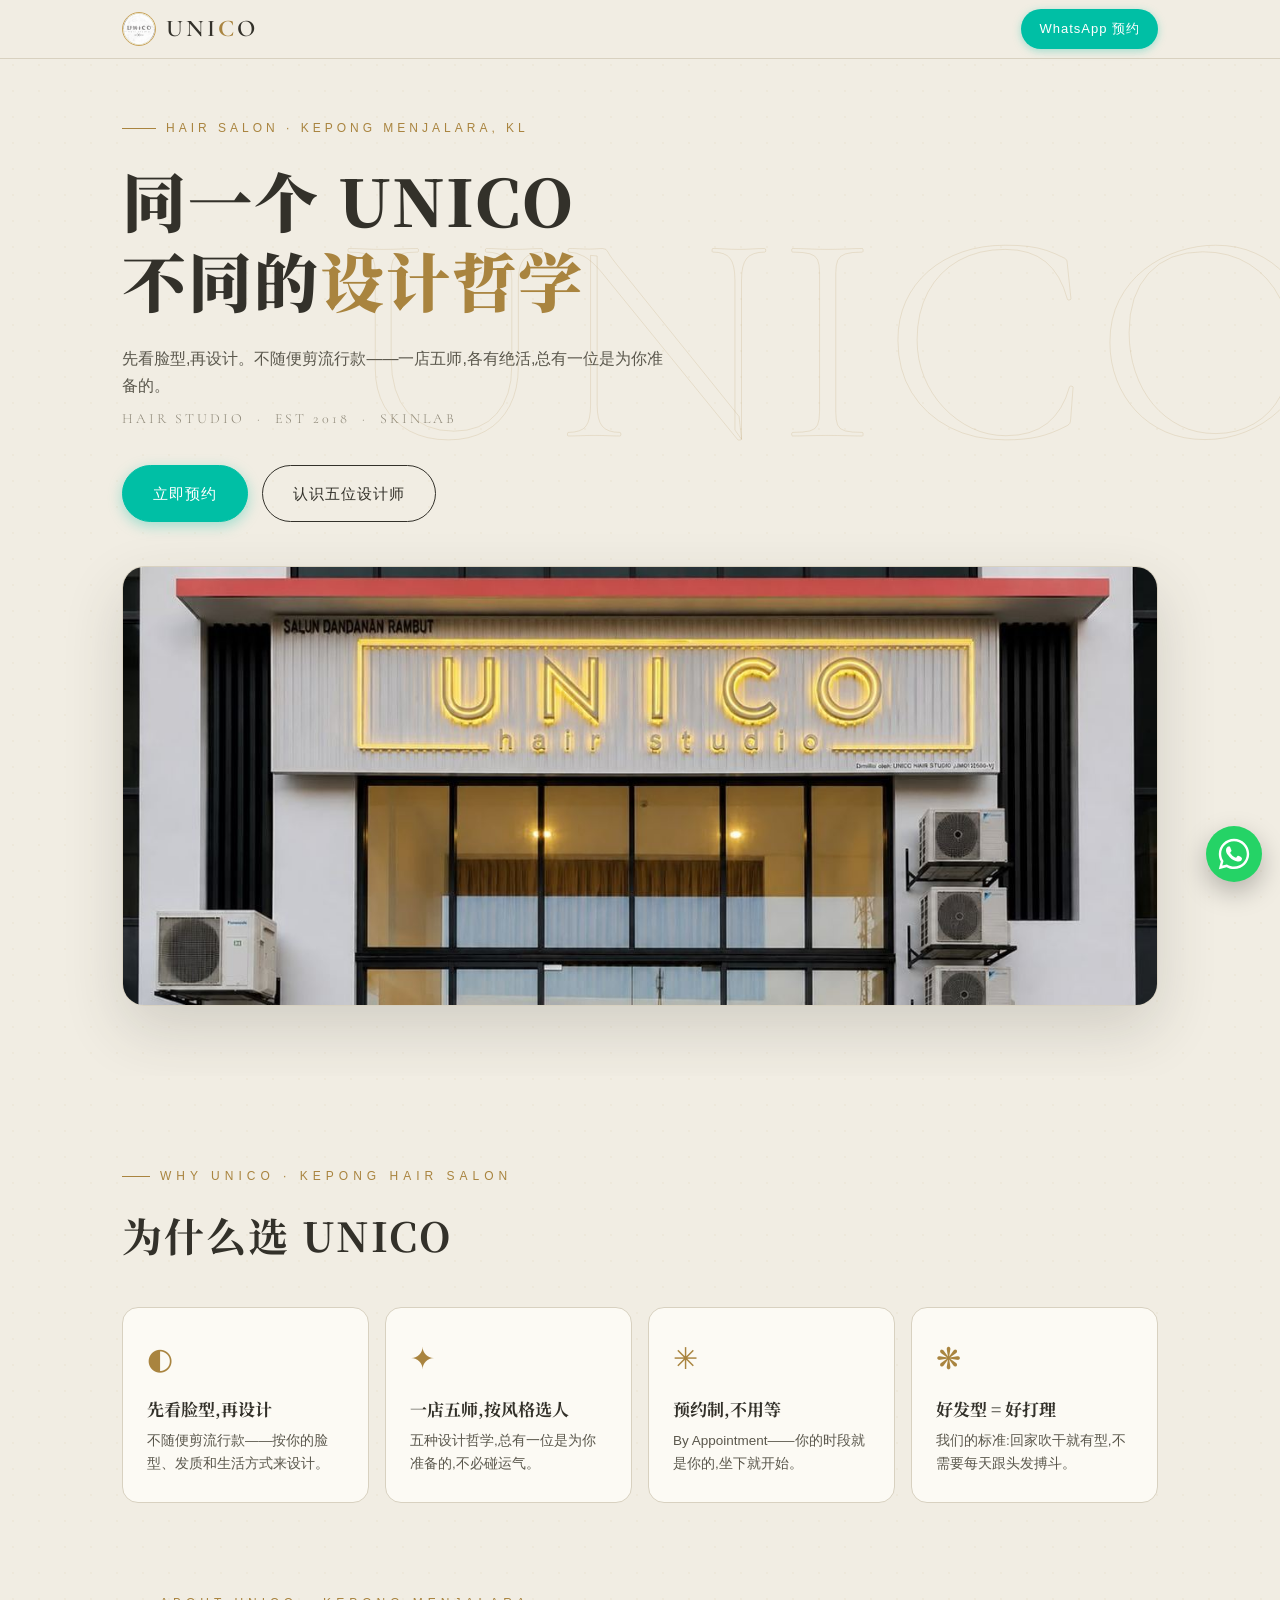
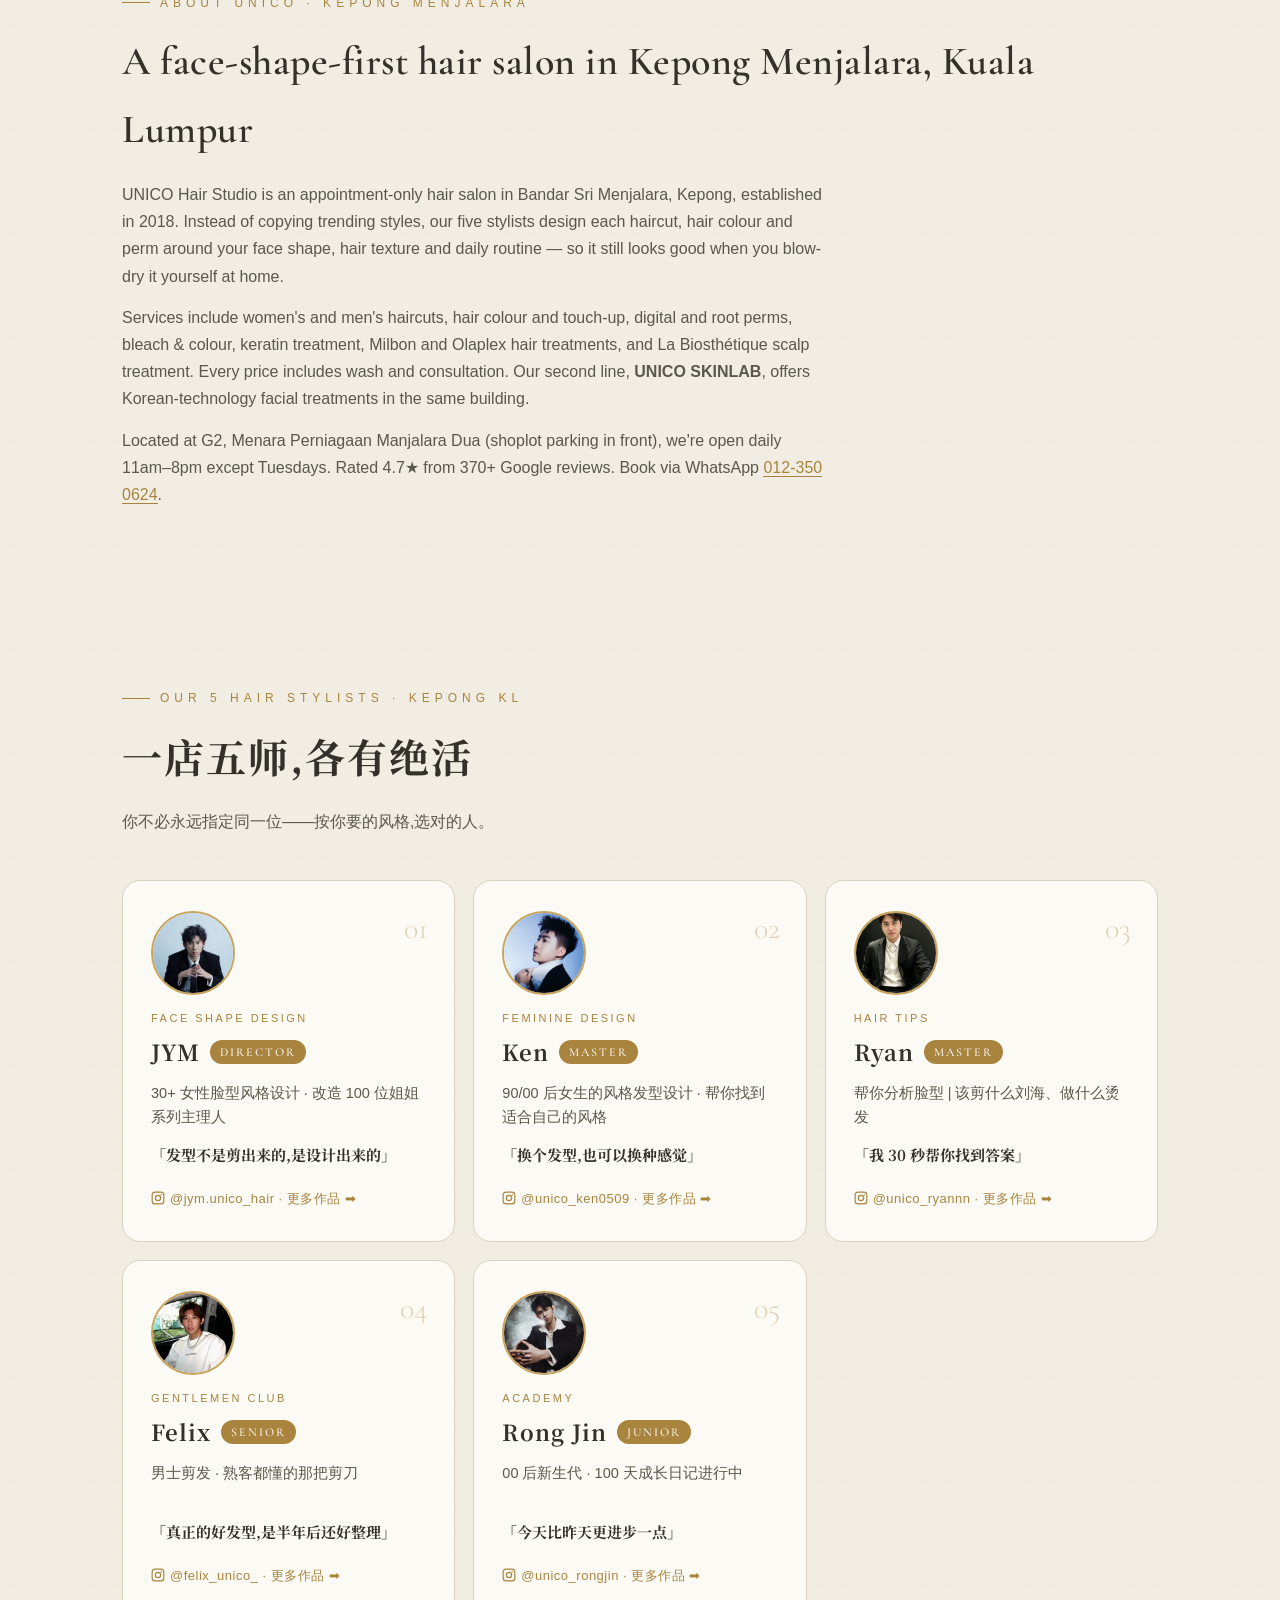
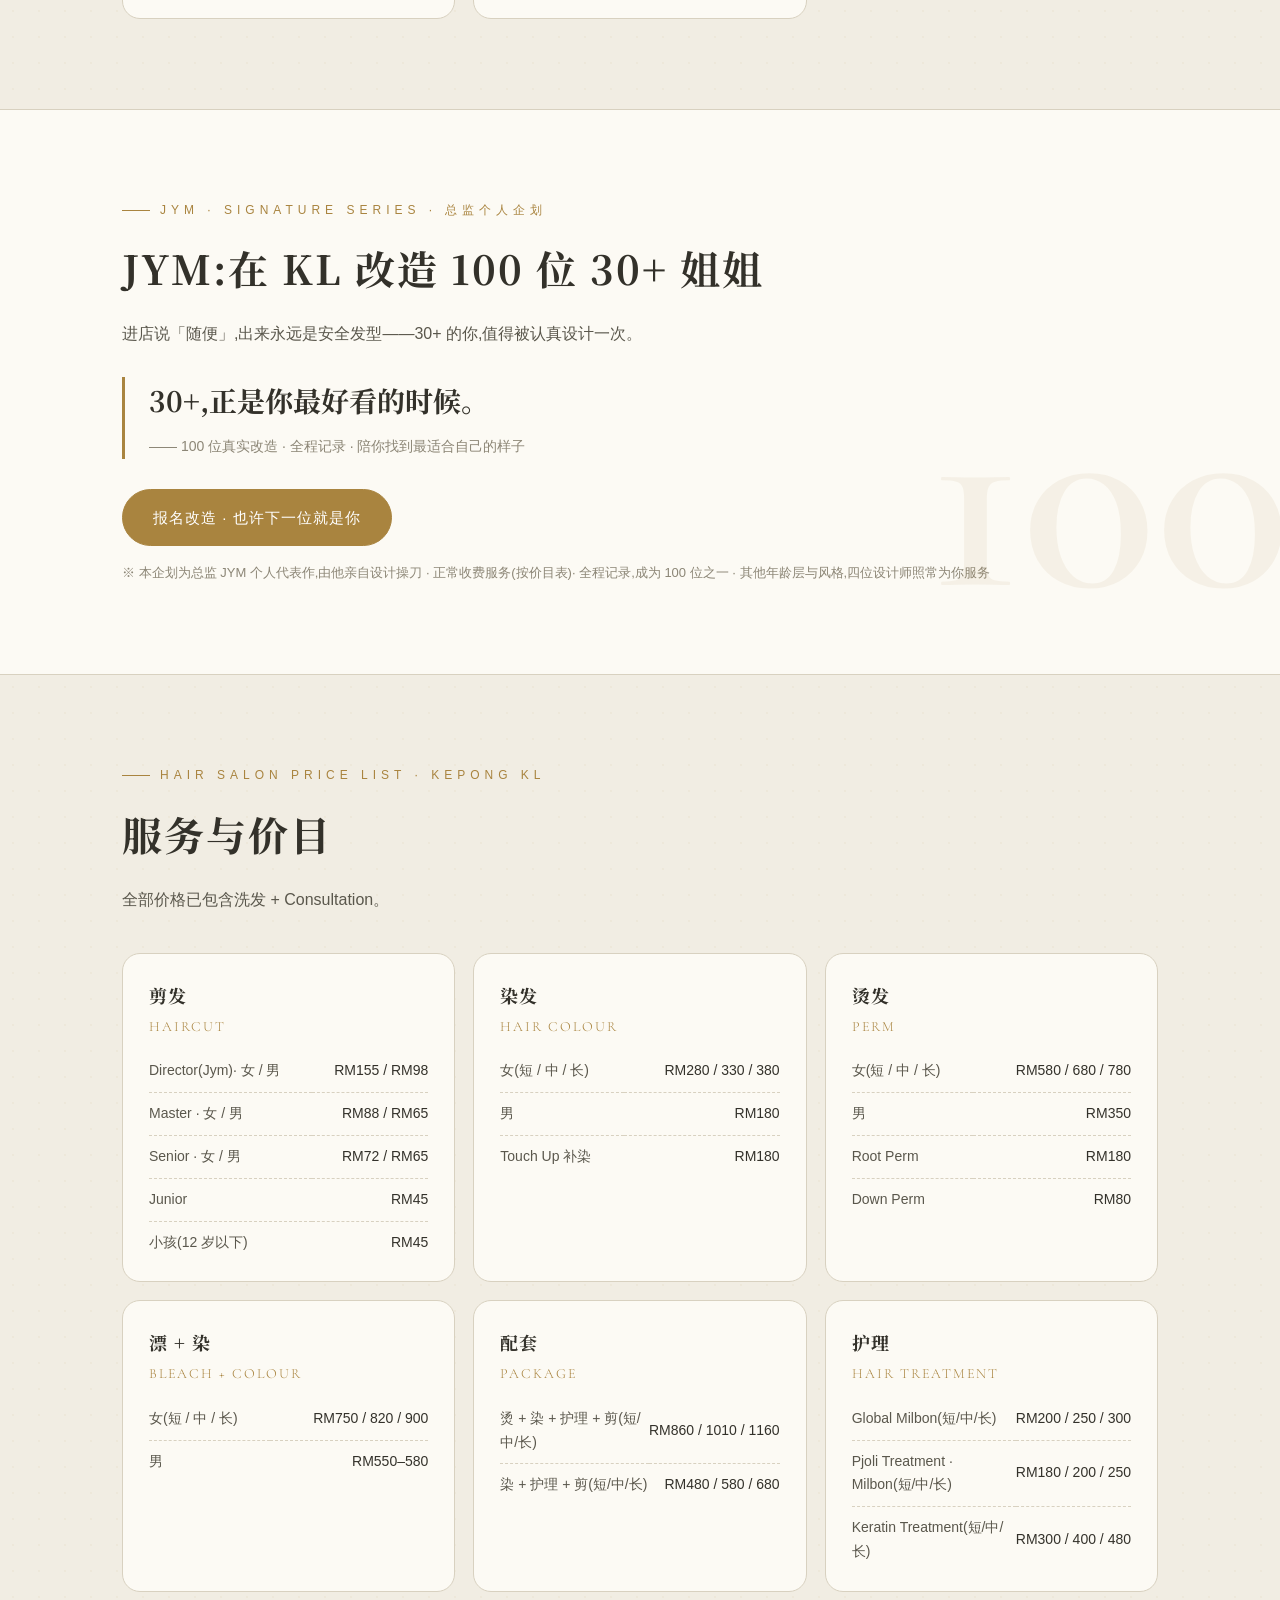
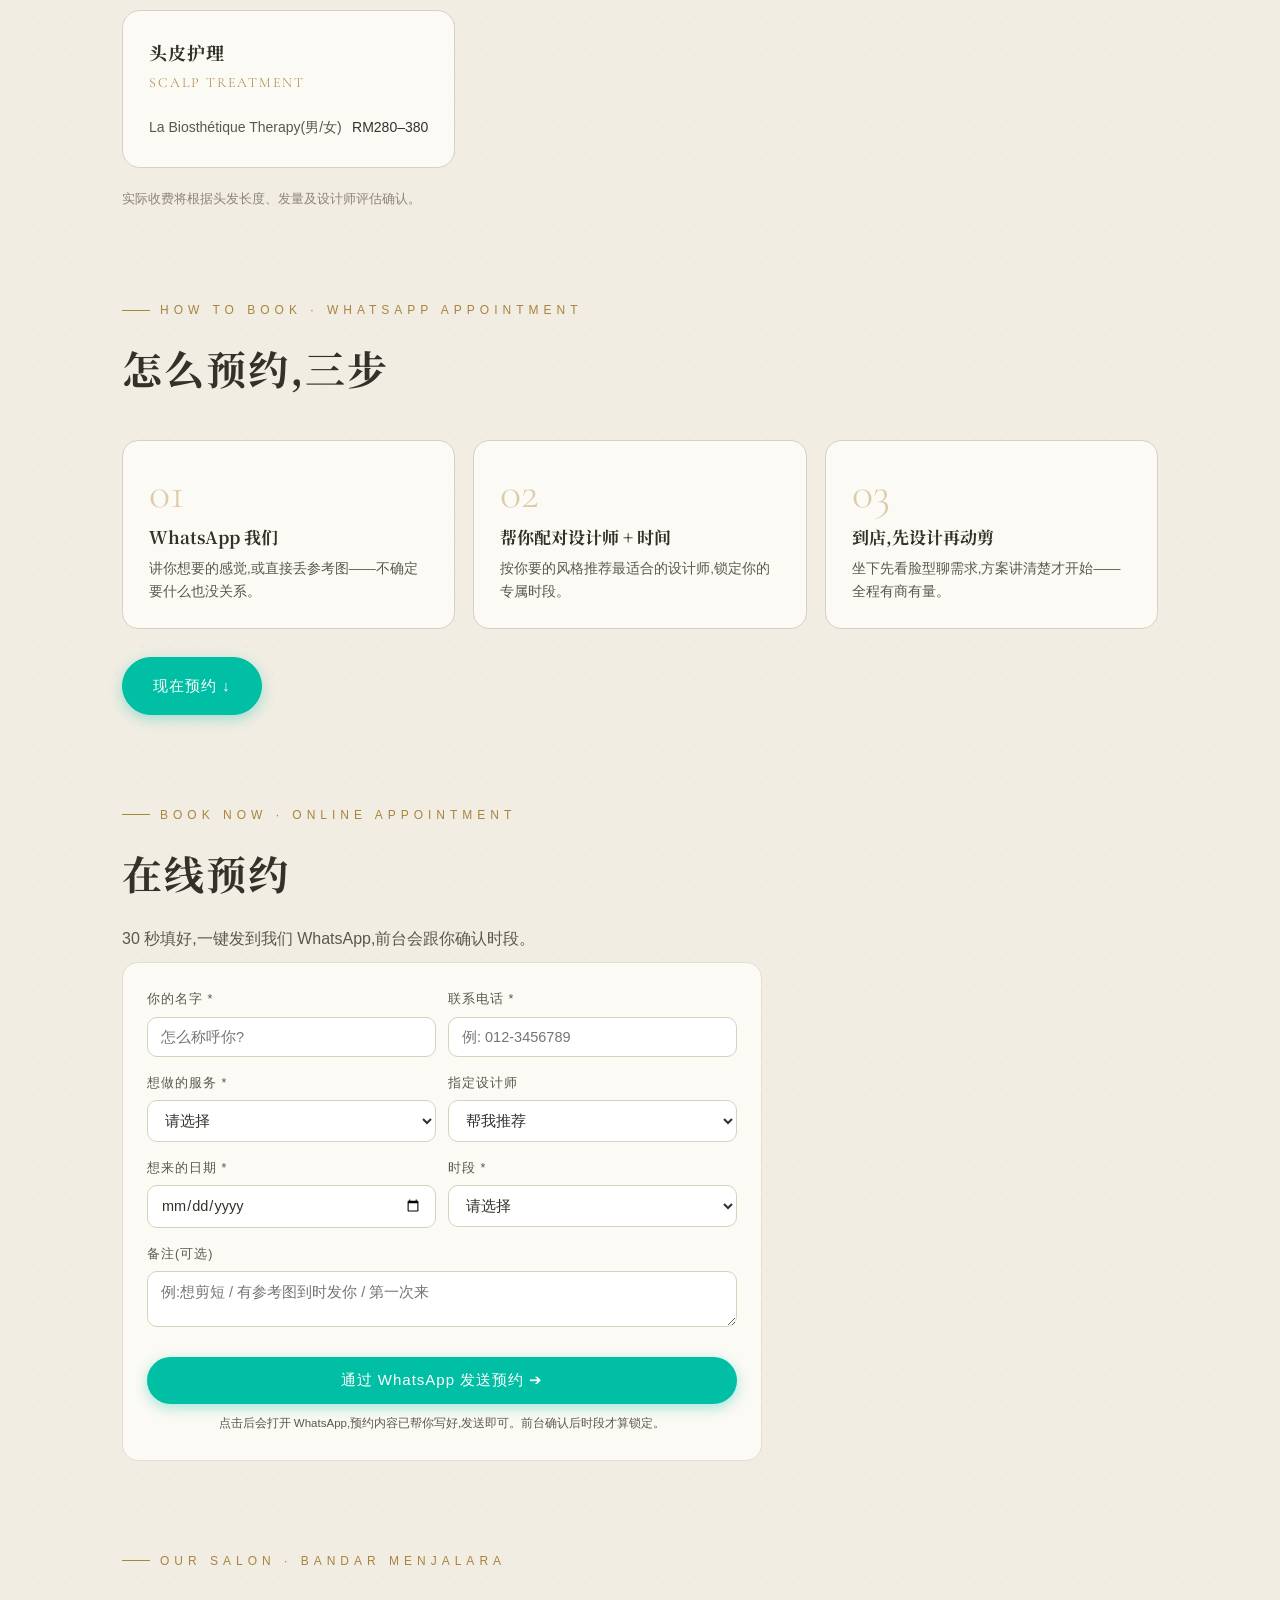
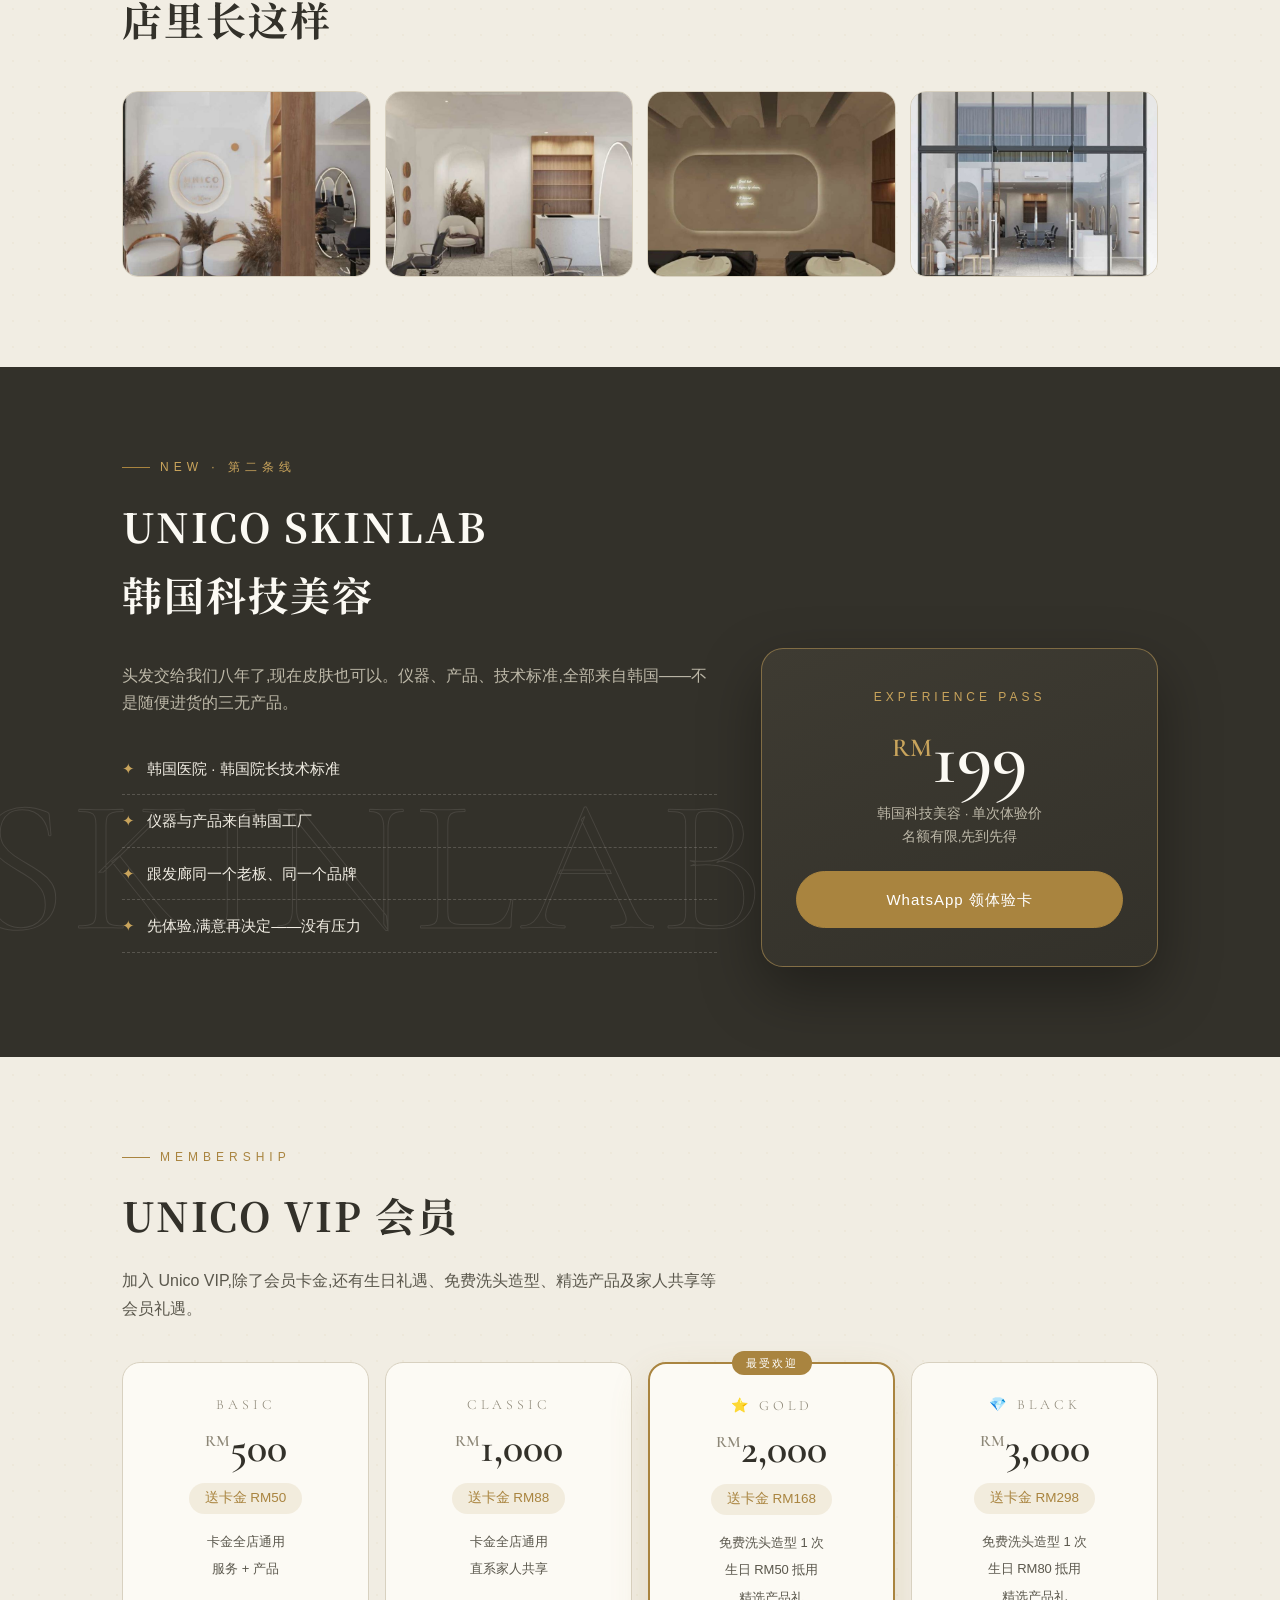
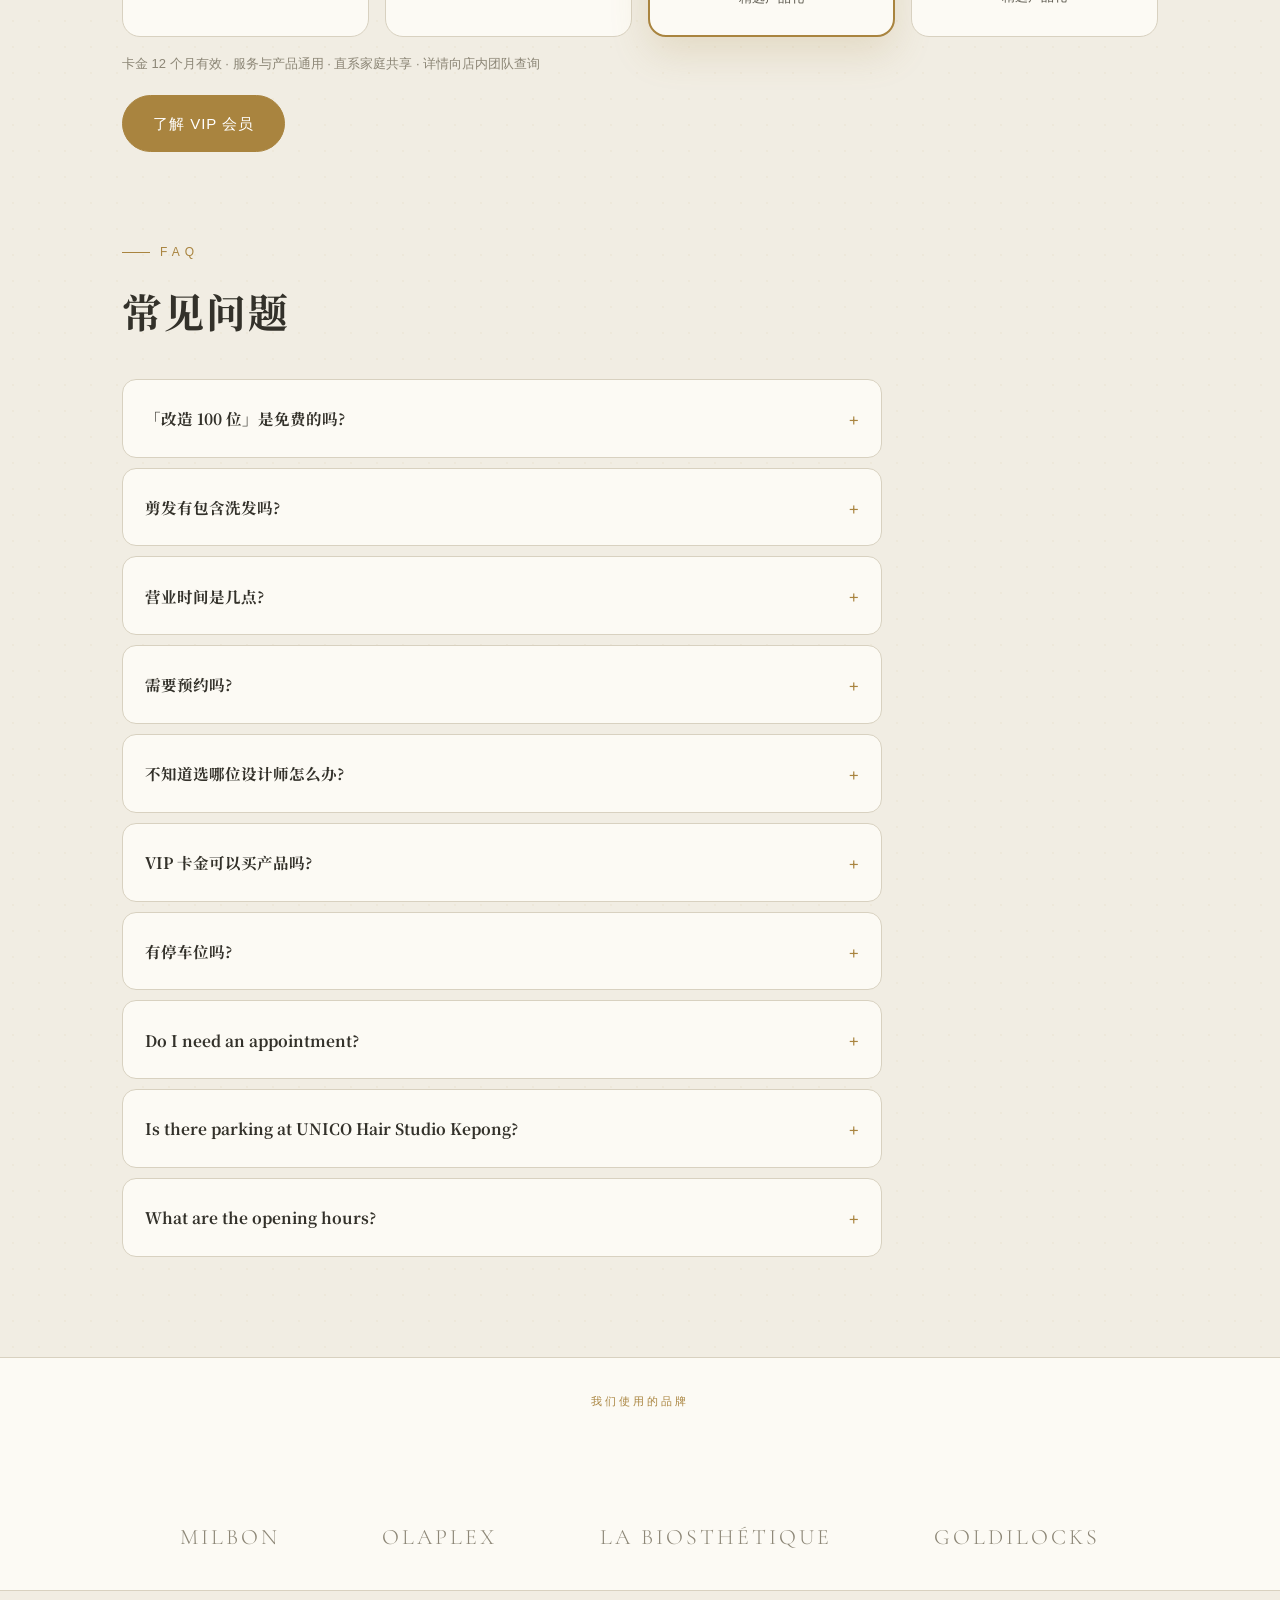
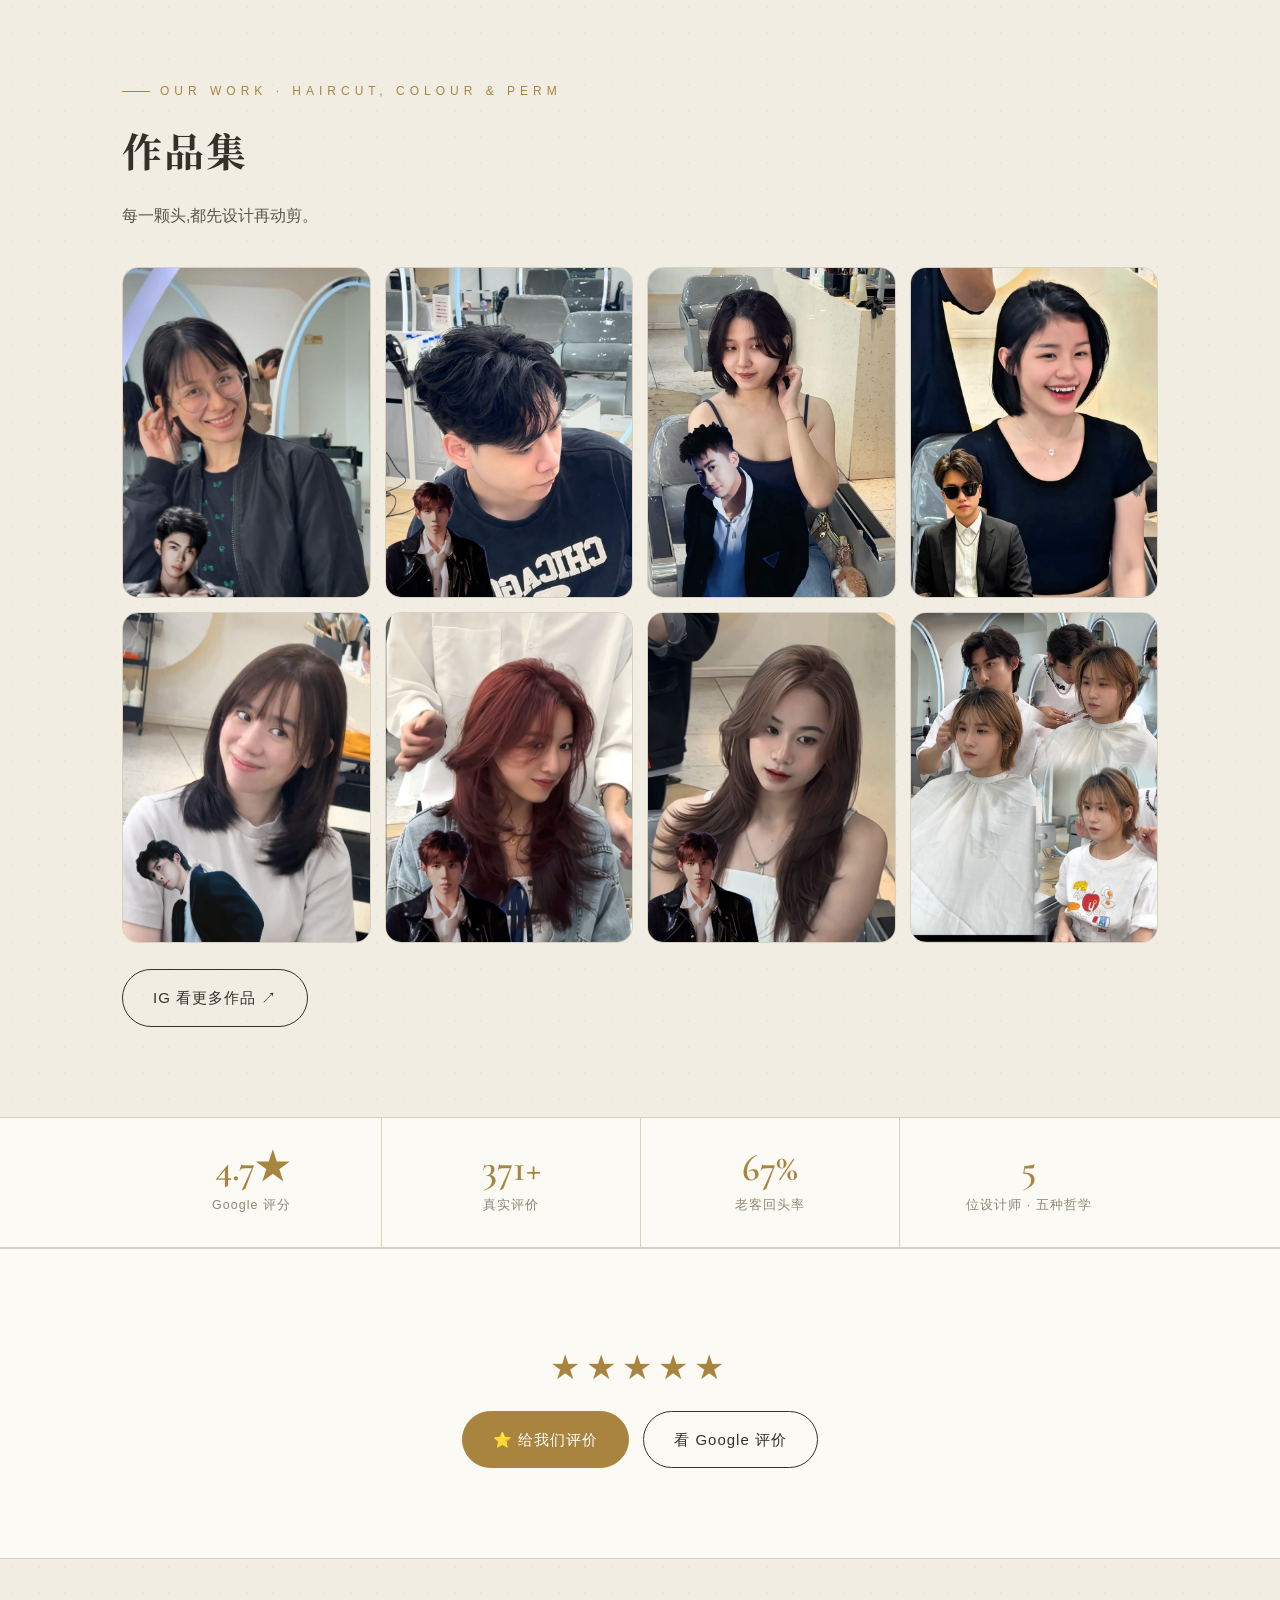
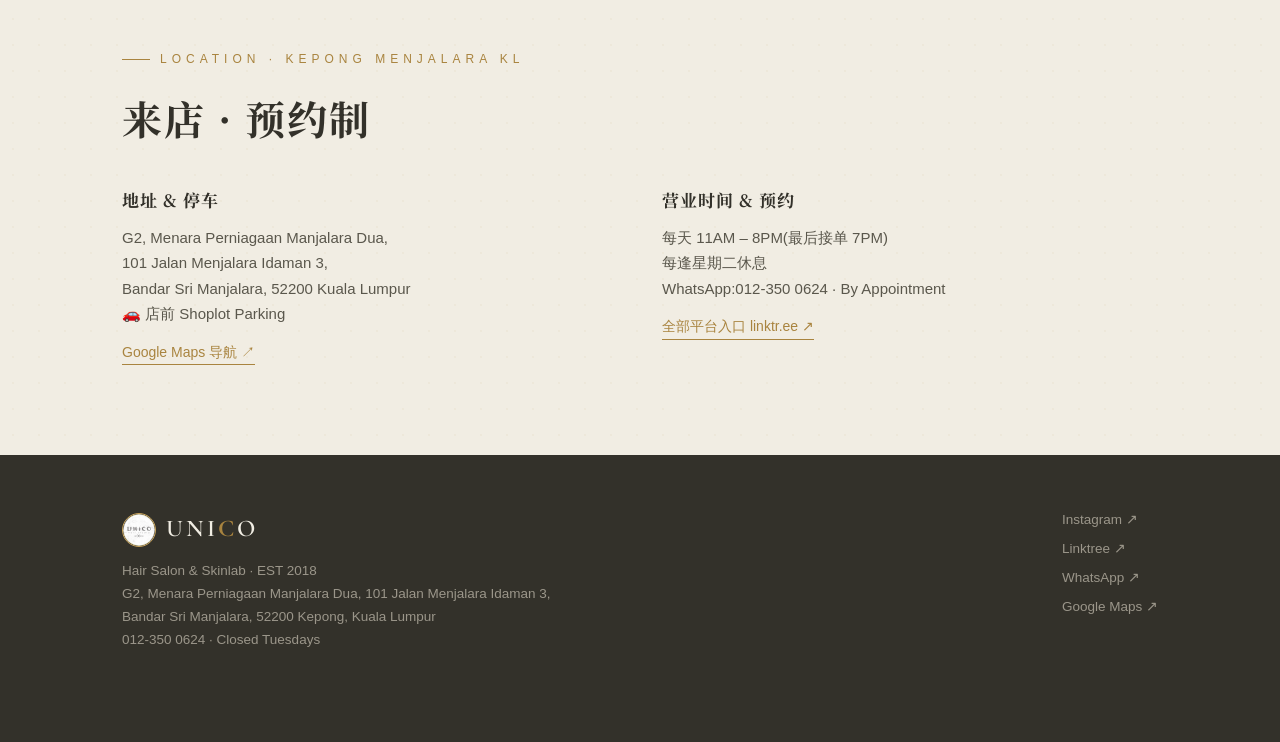
==== commit 4c6abb57: "Remove David from team (resigned) - 5 stylists sitewide" ====
--- a/index.html
+++ b/index.html
@@ -4,7 +4,7 @@
 <meta charset="UTF-8">
 <meta name="viewport" content="width=device-width, initial-scale=1.0">
 <title>Hair Salon Kepong Menjalara | UNICO Hair Studio · 脸型风格设计 · 剪发 染发 烫发</title>
-<meta name="description" content="UNICO Hair Studio — hair salon in Kepong Menjalara, KL. Haircut, hair colour, perm, keratin & scalp treatment by 6 stylists. Kepong 预约制发型沙龙，先看脸型再设计，Google 4.7★ 371+ 评价。WhatsApp 012-350 0624.">
+<meta name="description" content="UNICO Hair Studio — hair salon in Kepong Menjalara, KL. Haircut, hair colour, perm, keratin & scalp treatment by 5 stylists. Kepong 预约制发型沙龙，先看脸型再设计，Google 4.7★ 371+ 评价。WhatsApp 012-350 0624.">
 <link rel="canonical" href="https://unicohairkl.com/">
 <meta name="geo.region" content="MY-14">
 <meta name="geo.placename" content="Kepong, Kuala Lumpur">
@@ -13,7 +13,7 @@
 <meta property="og:locale:alternate" content="en_MY">
 <meta property="og:site_name" content="UNICO Hair Studio">
 <meta property="og:title" content="UNICO Hair Studio · Hair Salon Kepong Menjalara KL · 脸型风格设计沙龙">
-<meta property="og:description" content="Kepong Menjalara 预约制 hair salon · 一店六师 · 先看脸型再设计 · Google 4.7★ 371+ reviews · WhatsApp 012-350 0624">
+<meta property="og:description" content="Kepong Menjalara 预约制 hair salon · 一店五师 · 先看脸型再设计 · Google 4.7★ 371+ reviews · WhatsApp 012-350 0624">
 <meta property="og:url" content="https://unicohairkl.com/">
 <meta property="og:image" content="https://unicohairkl.com/img/og.jpg">
 <meta property="og:image:width" content="1200">
@@ -29,7 +29,7 @@
   "UNICO Hair Studio & Skinlab",
   "Unico Hair Salon Kepong"
  ],
- "description": "Appointment-only hair salon in Kepong Menjalara, Kuala Lumpur. Face-shape-first haircut, hair colour, perm, keratin and scalp treatment by 6 stylists. Est. 2018.",
+ "description": "Appointment-only hair salon in Kepong Menjalara, Kuala Lumpur. Face-shape-first haircut, hair colour, perm, keratin and scalp treatment by 5 stylists. Est. 2018.",
  "url": "https://unicohairkl.com/",
  "logo": "https://unicohairkl.com/img/logo.png",
  "image": [
@@ -238,12 +238,6 @@
   },
   {
    "@type": "Person",
-   "name": "David",
-   "jobTitle": "Senior Stylist · Hair Colour",
-   "sameAs": "https://www.instagram.com/unico_david00/"
-  },
-  {
-   "@type": "Person",
    "name": "Rong Jin",
    "jobTitle": "Junior Stylist",
    "sameAs": "https://instagram.com/unico_rongjin"
@@ -506,11 +500,11 @@
 <header class="hero">
   <div class="wrap">
     <h1 class="rv"><span class="kicker">Hair Salon · Kepong Menjalara, KL</span>同一个 UNICO<br>不同的<em>设计哲学</em></h1>
-    <p class="sub rv">先看脸型,再设计。不随便剪流行款——一店六师,各有绝活,总有一位是为你准备的。</p>
+    <p class="sub rv">先看脸型,再设计。不随便剪流行款——一店五师,各有绝活,总有一位是为你准备的。</p>
     <div class="est rv">HAIR STUDIO &nbsp;·&nbsp; EST 2018 &nbsp;·&nbsp; SKINLAB</div>
     <div class="btns rv">
       <a class="btn solid" href="#booking">立即预约</a>
-      <a class="btn ghost" href="#team">认识六位设计师</a>
+      <a class="btn ghost" href="#team">认识五位设计师</a>
     </div>
     <div class="hero-shot rv"><img src="img/store.jpg" width="1200" height="900" fetchpriority="high" alt="UNICO Hair Studio storefront — hair salon in Kepong Menjalara, Kuala Lumpur 店面" onerror="this.parentElement.remove()"></div>
   </div>
@@ -523,7 +517,7 @@
     <h2 class="rv">为什么选 UNICO</h2>
     <div class="usp-grid">
       <div class="usp rv"><div class="ico">◐</div><b>先看脸型,再设计</b><p>不随便剪流行款——按你的脸型、发质和生活方式来设计。</p></div>
-      <div class="usp rv"><div class="ico">✦</div><b>一店六师,按风格选人</b><p>六种设计哲学,总有一位是为你准备的,不必碰运气。</p></div>
+      <div class="usp rv"><div class="ico">✦</div><b>一店五师,按风格选人</b><p>五种设计哲学,总有一位是为你准备的,不必碰运气。</p></div>
       <div class="usp rv"><div class="ico">✳</div><b>预约制,不用等</b><p>By Appointment——你的时段就是你的,坐下就开始。</p></div>
       <div class="usp rv"><div class="ico">❋</div><b>好发型 = 好打理</b><p>我们的标准:回家吹干就有型,不需要每天跟头发搏斗。</p></div>
     </div>
@@ -535,7 +529,7 @@
     <div class="sec-tag rv">About UNICO · Kepong Menjalara</div>
     <h2 class="rv" style="font-family:'Cormorant Garamond',serif;font-weight:600;letter-spacing:.5px">A face-shape-first hair salon in Kepong Menjalara, Kuala Lumpur</h2>
     <div class="lead rv" style="max-width:44em">
-      <p style="margin-bottom:14px">UNICO Hair Studio is an appointment-only hair salon in Bandar Sri Menjalara, Kepong, established in 2018. Instead of copying trending styles, our six stylists design each haircut, hair colour and perm around your face shape, hair texture and daily routine — so it still looks good when you blow-dry it yourself at home.</p>
+      <p style="margin-bottom:14px">UNICO Hair Studio is an appointment-only hair salon in Bandar Sri Menjalara, Kepong, established in 2018. Instead of copying trending styles, our five stylists design each haircut, hair colour and perm around your face shape, hair texture and daily routine — so it still looks good when you blow-dry it yourself at home.</p>
       <p style="margin-bottom:14px">Services include women's and men's haircuts, hair colour and touch-up, digital and root perms, bleach &amp; colour, keratin treatment, Milbon and Olaplex hair treatments, and La Biosthétique scalp treatment. Every price includes wash and consultation. Our second line, <strong>UNICO SKINLAB</strong>, offers Korean-technology facial treatments in the same building.</p>
       <p>Located at G2, Menara Perniagaan Manjalara Dua (shoplot parking in front), we're open daily 11am–8pm except Tuesdays. Rated 4.7★ from 370+ Google reviews. Book via WhatsApp <a href="https://wa.me/60123500624?text=Hi%20UNICO%2C%20I%27d%20like%20to%20book%20an%20appointment" target="_blank" style="color:var(--gold);border-bottom:1px solid var(--gold)">012-350 0624</a>.</p>
     </div>
@@ -545,8 +539,8 @@
 
 <section id="team">
   <div class="wrap">
-    <div class="sec-tag rv">Our 6 Hair Stylists · Kepong KL</div>
-    <h2 class="rv">一店六师,各有绝活</h2>
+    <div class="sec-tag rv">Our 5 Hair Stylists · Kepong KL</div>
+    <h2 class="rv">一店五师,各有绝活</h2>
     <p class="lead rv">你不必永远指定同一位——按你要的风格,选对的人。</p>
     <div class="grid">
       <div class="card rv"><div class="num">01</div><img loading="lazy" decoding="async" class="avatar" src="img/jym-240.jpg" width="240" height="240" alt="JYM — Director, face shape design · UNICO Hair Studio Kepong 脸型风格设计" onerror="this.remove()"><div class="lab">Face Shape Design</div><h3>JYM <span class="role">DIRECTOR</span></h3>
@@ -565,11 +559,7 @@
         <p class="say">男士剪发 · 熟客都懂的那把剪刀</p>
         <div class="sig">真正的好发型,是半年后还好整理</div>
         <a class="ig" href="https://instagram.com/felix_unico_" target="_blank"><svg width="14" height="14" viewBox="0 0 24 24" fill="none" stroke="currentColor" stroke-width="2" style="vertical-align:-2px;margin-right:5px"><rect x="2" y="2" width="20" height="20" rx="5"/><circle cx="12" cy="12" r="4.5"/><circle cx="17.5" cy="6.5" r="1.2" fill="currentColor" stroke="none"/></svg>@felix_unico_ · 更多作品 ➡</a></div>
-      <div class="card rv"><div class="num">05</div><img loading="lazy" decoding="async" class="avatar" src="img/david-240.jpg" width="240" height="240" alt="David — Senior stylist, hair colour · UNICO Hair Studio Kepong 染发" onerror="this.remove()"><div class="lab">Hair Color Lab</div><h3>David <span class="role">SENIOR</span></h3>
-        <p class="say">高层次长发 × 显白发色 · 温柔帮你把头发变轻</p>
-        <div class="sig">发色决定你的气色</div>
-        <a class="ig" href="https://www.instagram.com/unico_david00/" target="_blank"><svg width="14" height="14" viewBox="0 0 24 24" fill="none" stroke="currentColor" stroke-width="2" style="vertical-align:-2px;margin-right:5px"><rect x="2" y="2" width="20" height="20" rx="5"/><circle cx="12" cy="12" r="4.5"/><circle cx="17.5" cy="6.5" r="1.2" fill="currentColor" stroke="none"/></svg>@unico_david00 · 更多作品 ➡</a></div>
-      <div class="card rv"><div class="num">06</div><img loading="lazy" decoding="async" class="avatar" src="img/rongjin-240.jpg" width="240" height="240" alt="Rong Jin — Junior stylist · UNICO Hair Studio Kepong" onerror="this.remove()"><div class="lab">Academy</div><h3>Rong Jin <span class="role">JUNIOR</span></h3>
+      <div class="card rv"><div class="num">05</div><img loading="lazy" decoding="async" class="avatar" src="img/rongjin-240.jpg" width="240" height="240" alt="Rong Jin — Junior stylist · UNICO Hair Studio Kepong" onerror="this.remove()"><div class="lab">Academy</div><h3>Rong Jin <span class="role">JUNIOR</span></h3>
         <p class="say">00 后新生代 · 100 天成长日记进行中</p>
         <div class="sig">今天比昨天更进步一点</div>
         <a class="ig" href="https://instagram.com/unico_rongjin" target="_blank"><svg width="14" height="14" viewBox="0 0 24 24" fill="none" stroke="currentColor" stroke-width="2" style="vertical-align:-2px;margin-right:5px"><rect x="2" y="2" width="20" height="20" rx="5"/><circle cx="12" cy="12" r="4.5"/><circle cx="17.5" cy="6.5" r="1.2" fill="currentColor" stroke="none"/></svg>@unico_rongjin · 更多作品 ➡</a></div>
@@ -584,7 +574,7 @@
     <p class="lead rv">进店说「随便」,出来永远是安全发型——30+ 的你,值得被认真设计一次。</p>
     <div class="quote rv">30+,正是你最好看的时候。<small>—— 100 位真实改造 · 全程记录 · 陪你找到最适合自己的样子</small></div>
     <a class="btn gold rv" href="https://wa.me/60123500624?text=%E6%88%91%E8%A6%81%E6%94%B9%E9%80%A0" target="_blank">报名改造 · 也许下一位就是你</a>
-    <p class="rv" style="margin-top:16px;font-size:13px;color:var(--grey)">※ 本企划为总监 JYM 个人代表作,由他亲自设计操刀 · 正常收费服务(按价目表)· 全程记录,成为 100 位之一 · 其他年龄层与风格,五位设计师照常为你服务</p>
+    <p class="rv" style="margin-top:16px;font-size:13px;color:var(--grey)">※ 本企划为总监 JYM 个人代表作,由他亲自设计操刀 · 正常收费服务(按价目表)· 全程记录,成为 100 位之一 · 其他年龄层与风格,四位设计师照常为你服务</p>
   </div>
 </section>
 
@@ -687,7 +677,7 @@
         <div class="fld"><label>指定设计师</label>
           <select id="bk-stylist">
             <option>帮我推荐</option><option>JYM (Director)</option><option>Ken</option>
-            <option>Ryan</option><option>David</option><option>Felix</option><option>Rong Jin</option>
+            <option>Ryan</option><option>Felix</option><option>Rong Jin</option>
           </select></div>
       </div>
       <div class="row2">
@@ -842,7 +832,7 @@
     <div class="stat rv"><b>4.7★</b><span>Google 评分</span></div>
     <div class="stat rv"><b>371+</b><span>真实评价</span></div>
     <div class="stat rv"><b>67%</b><span>老客回头率</span></div>
-    <div class="stat rv"><b>6</b><span>位设计师 · 六种哲学</span></div>
+    <div class="stat rv"><b>5</b><span>位设计师 · 五种哲学</span></div>
   </div>
 </div>
 
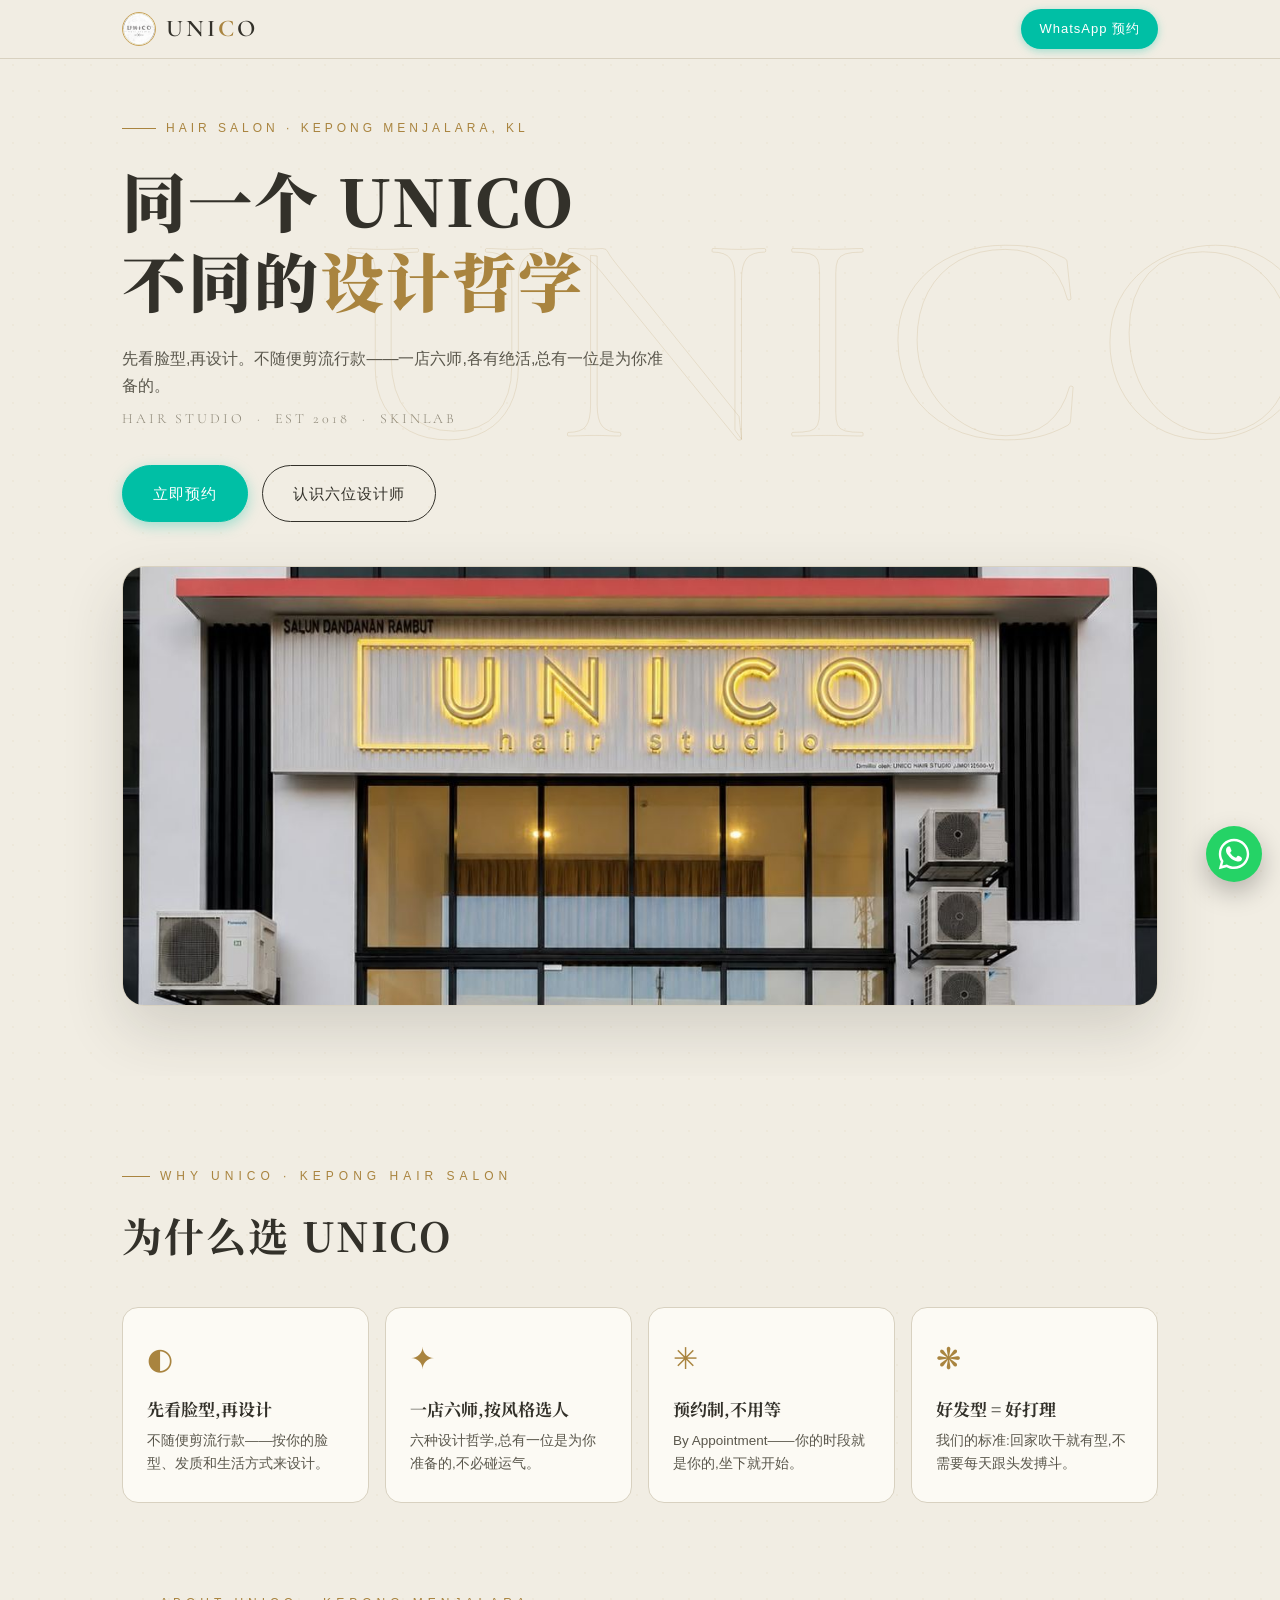
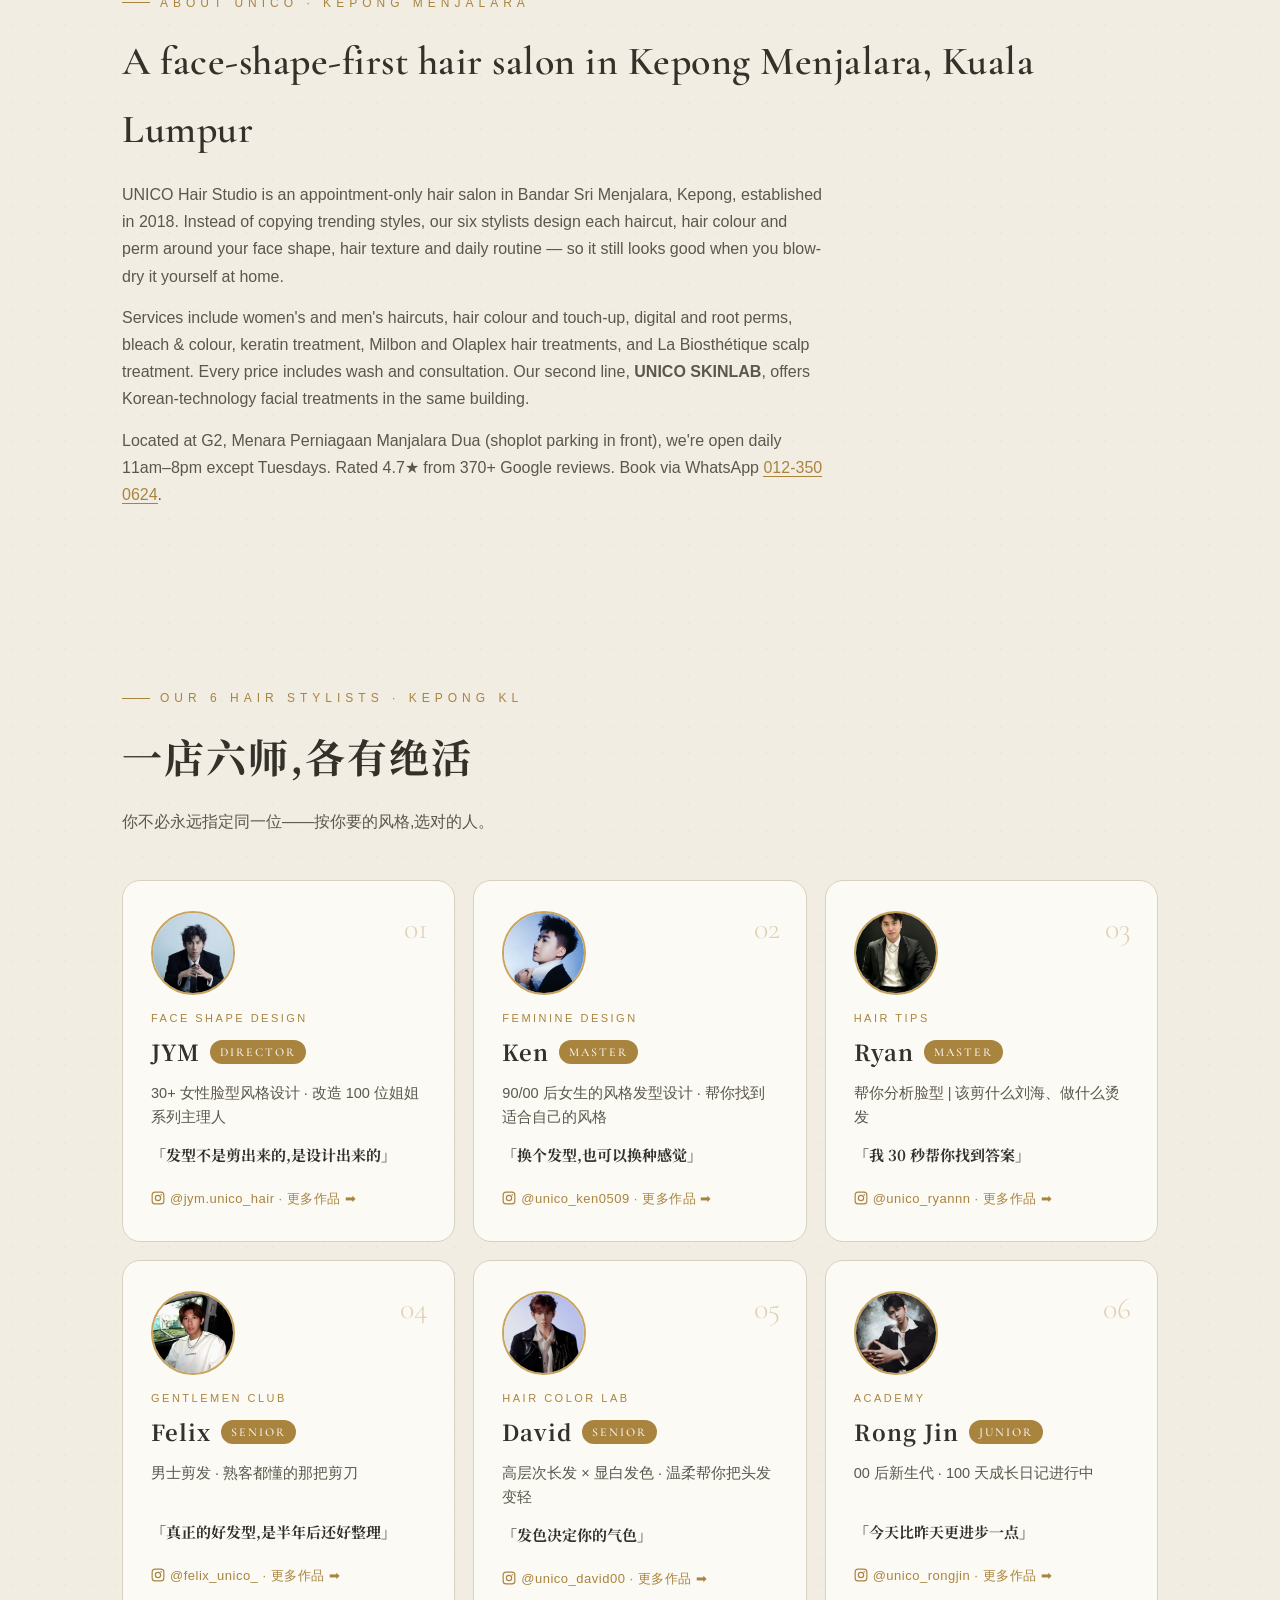
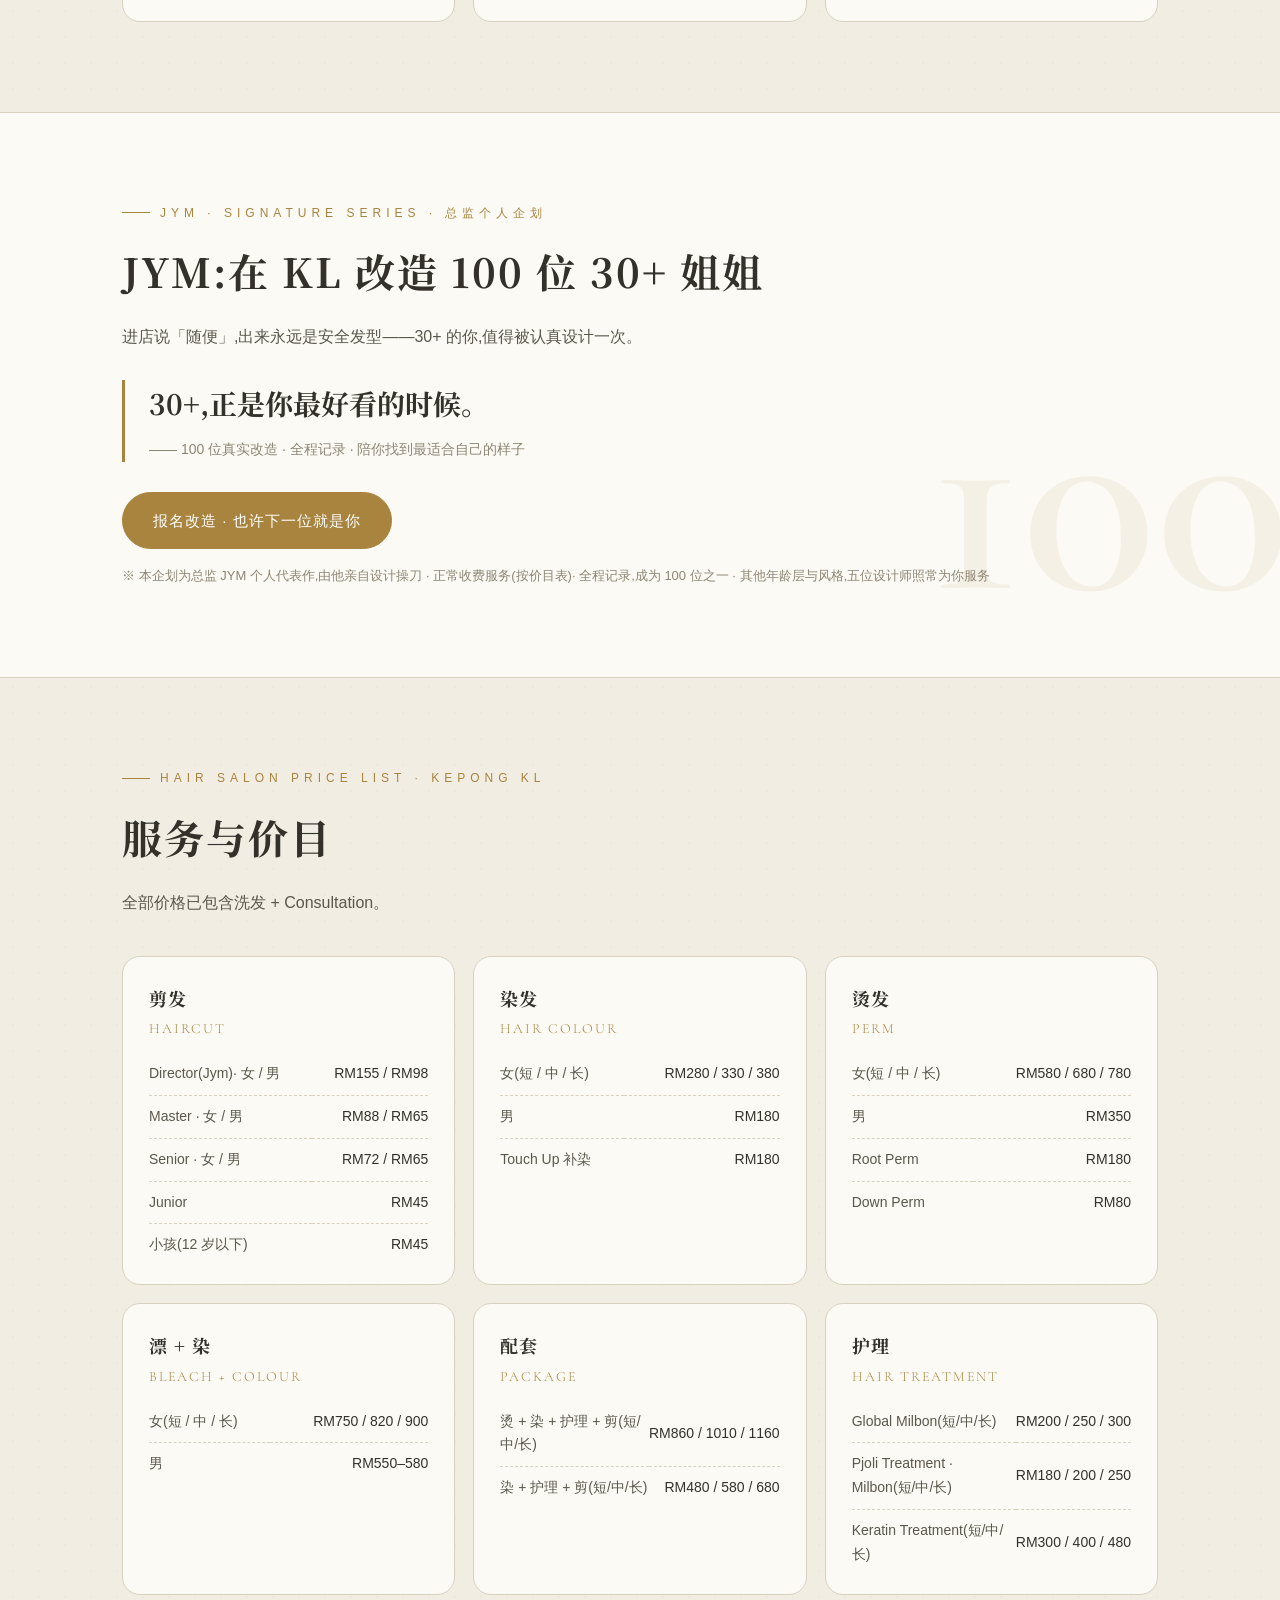
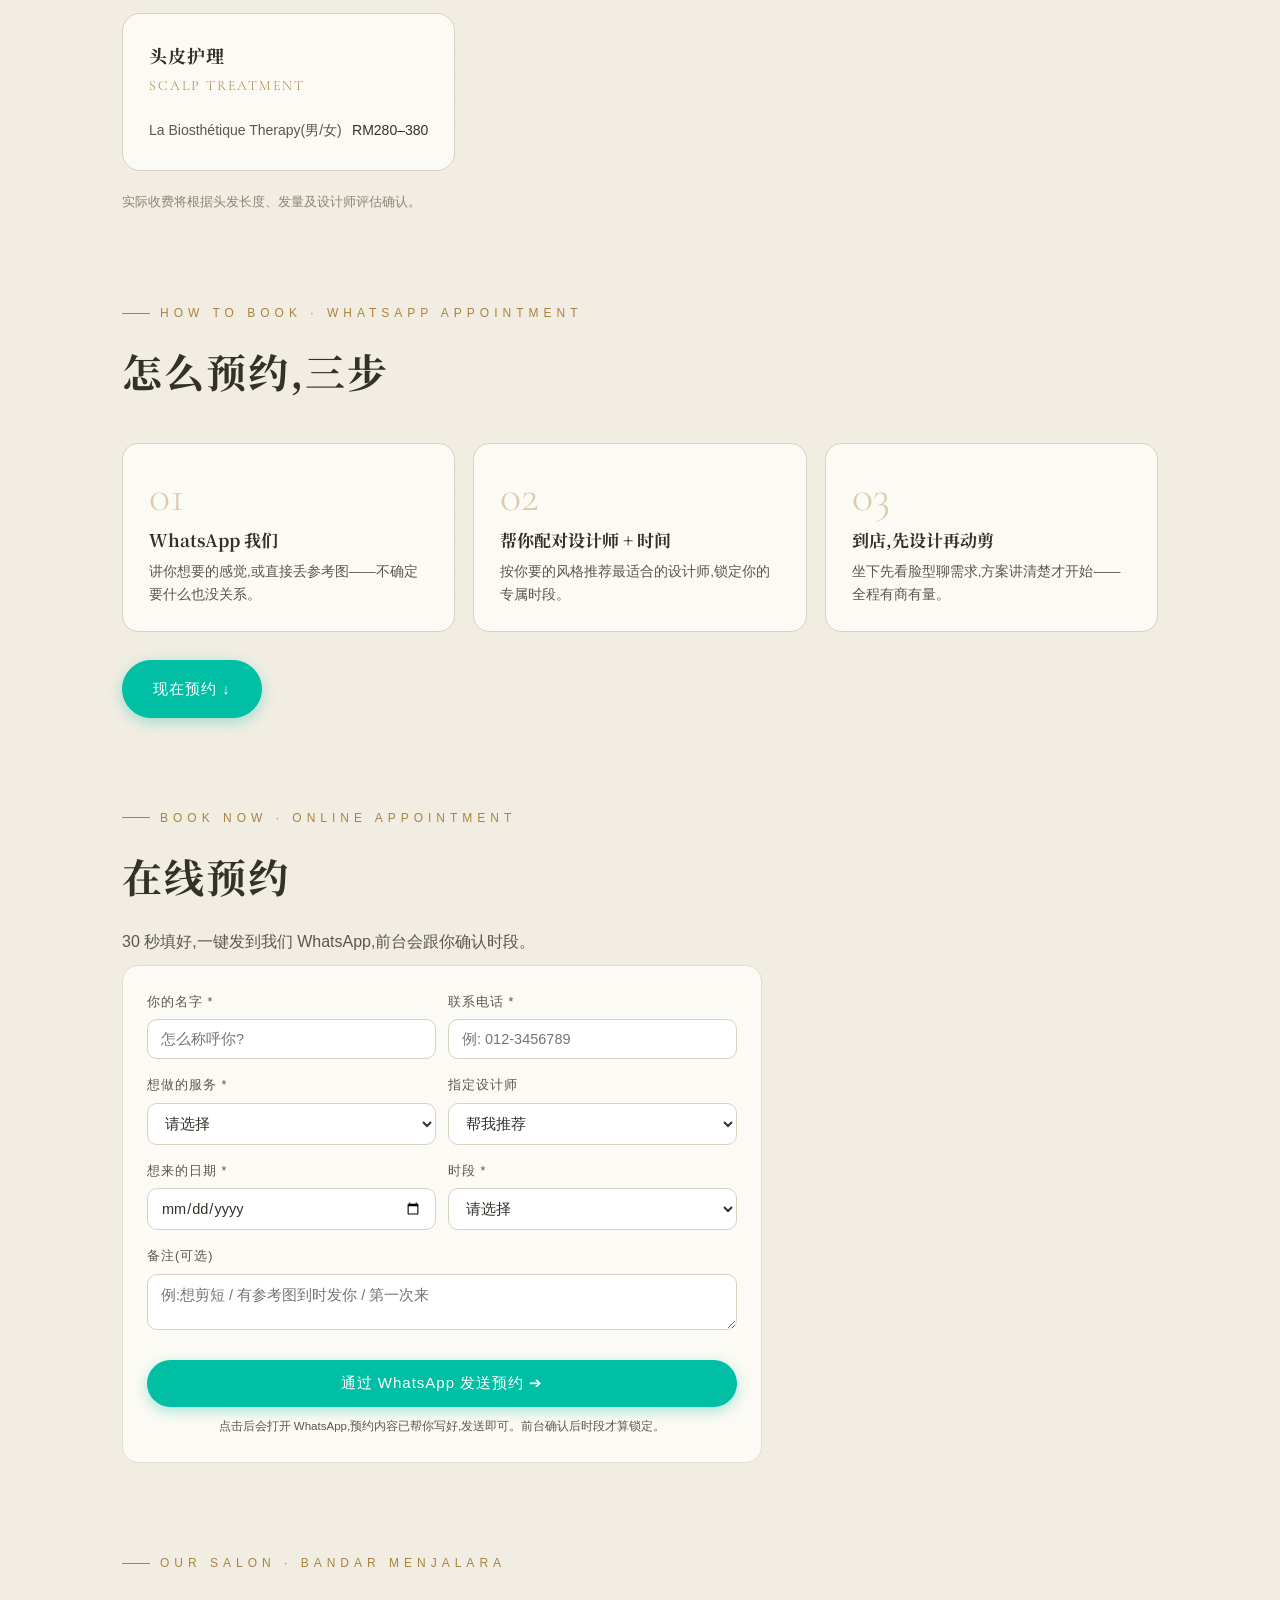
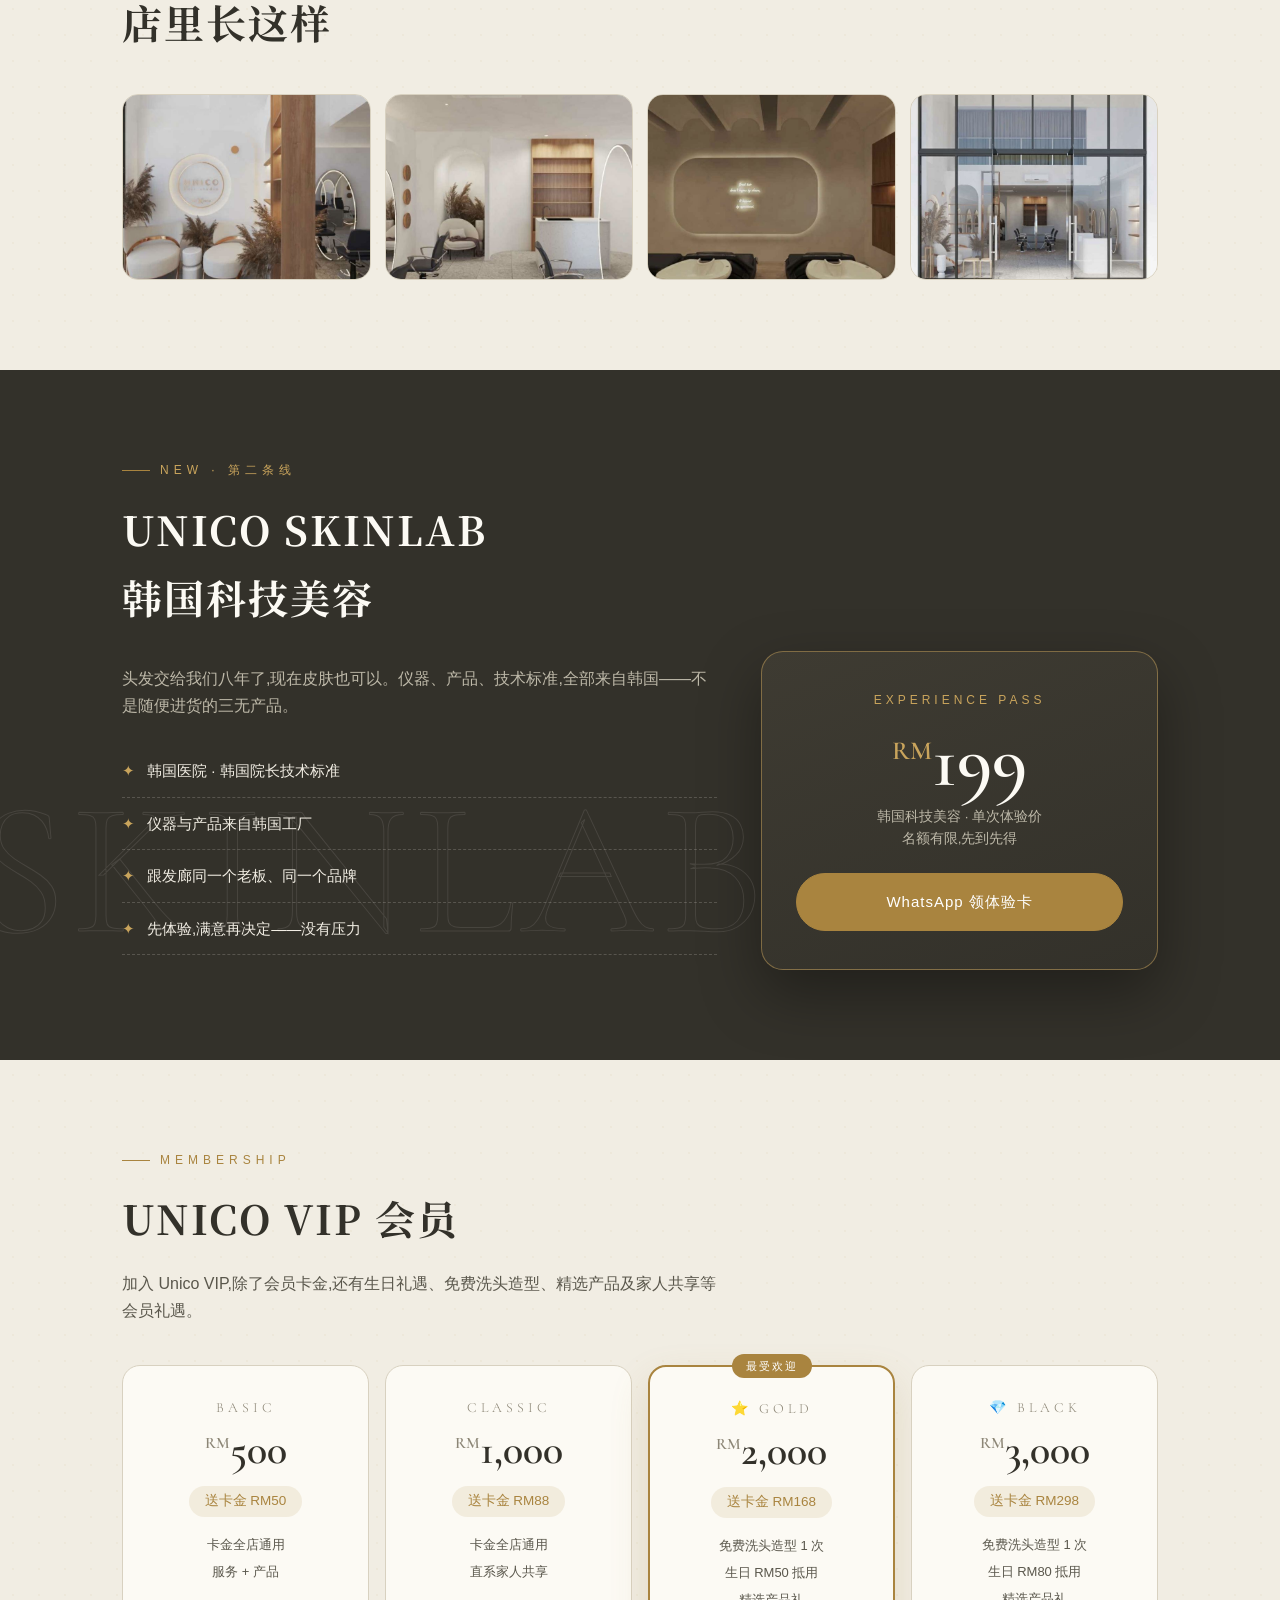
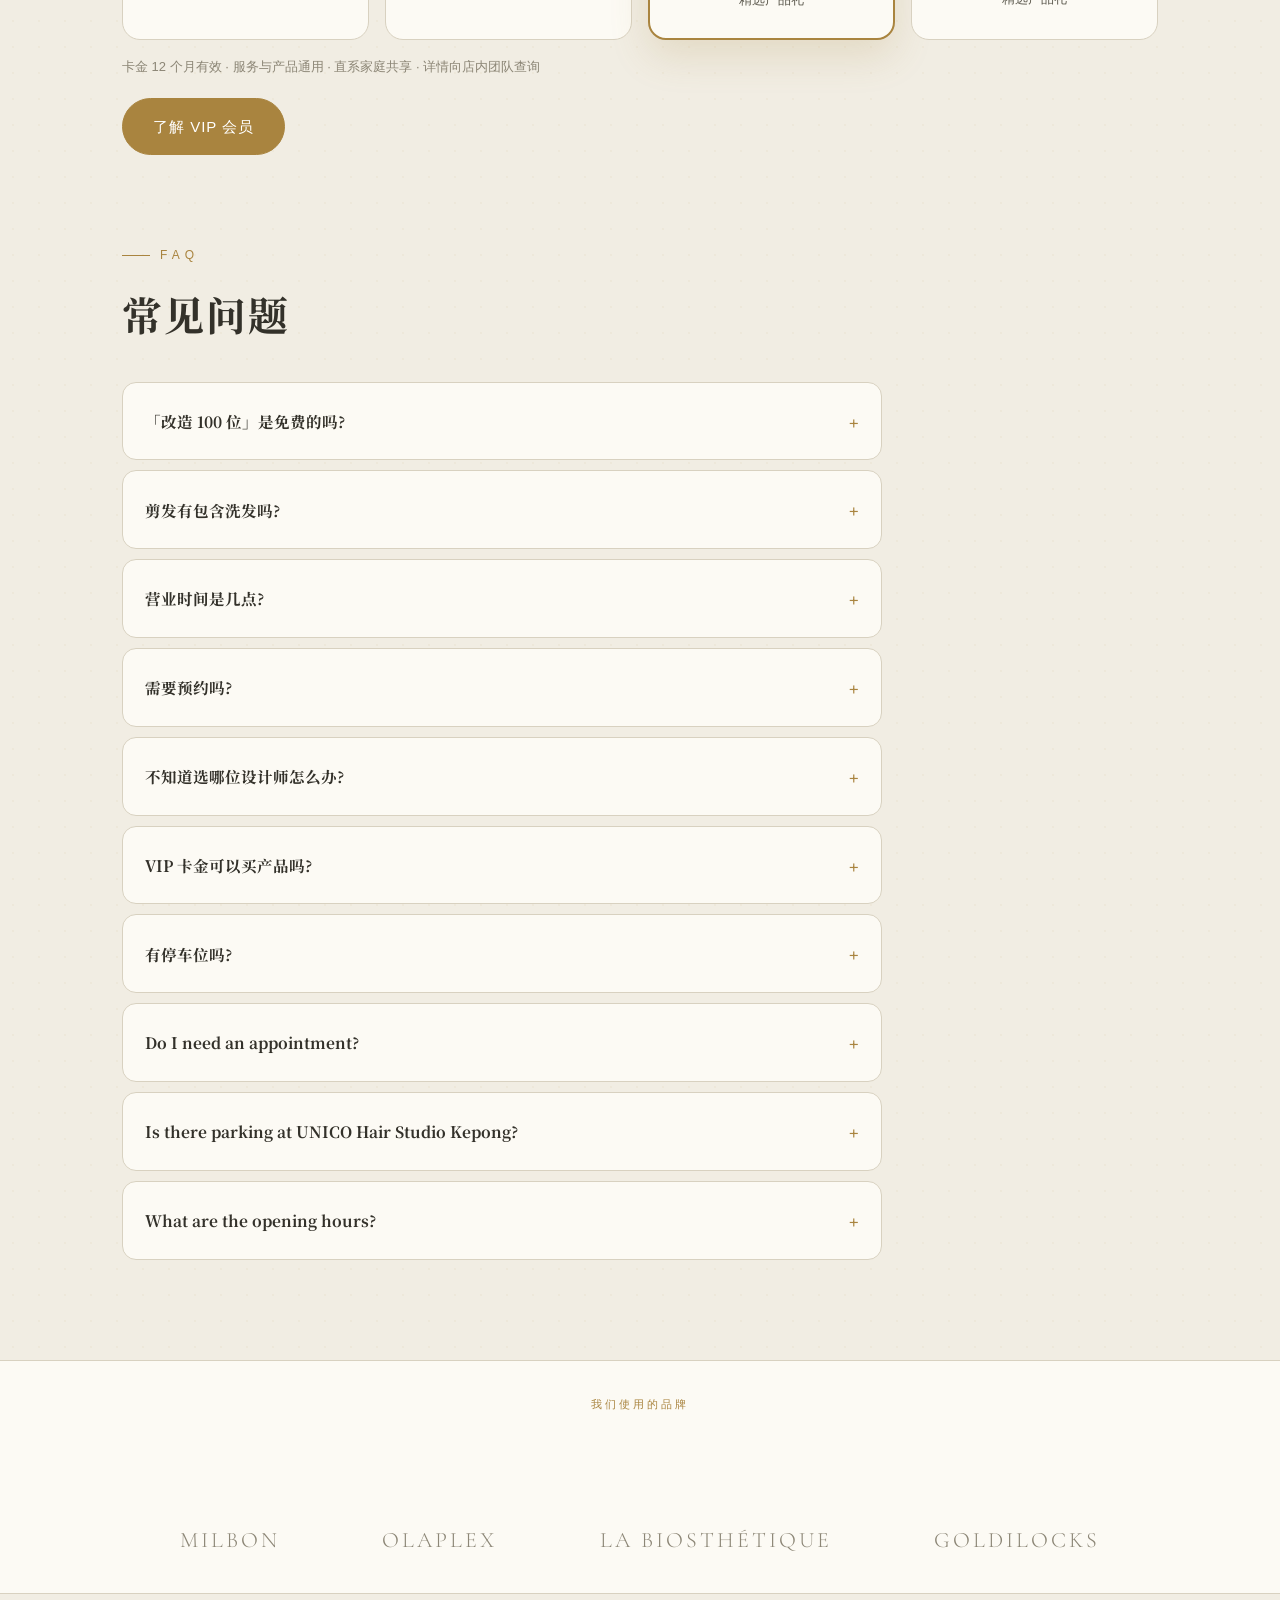
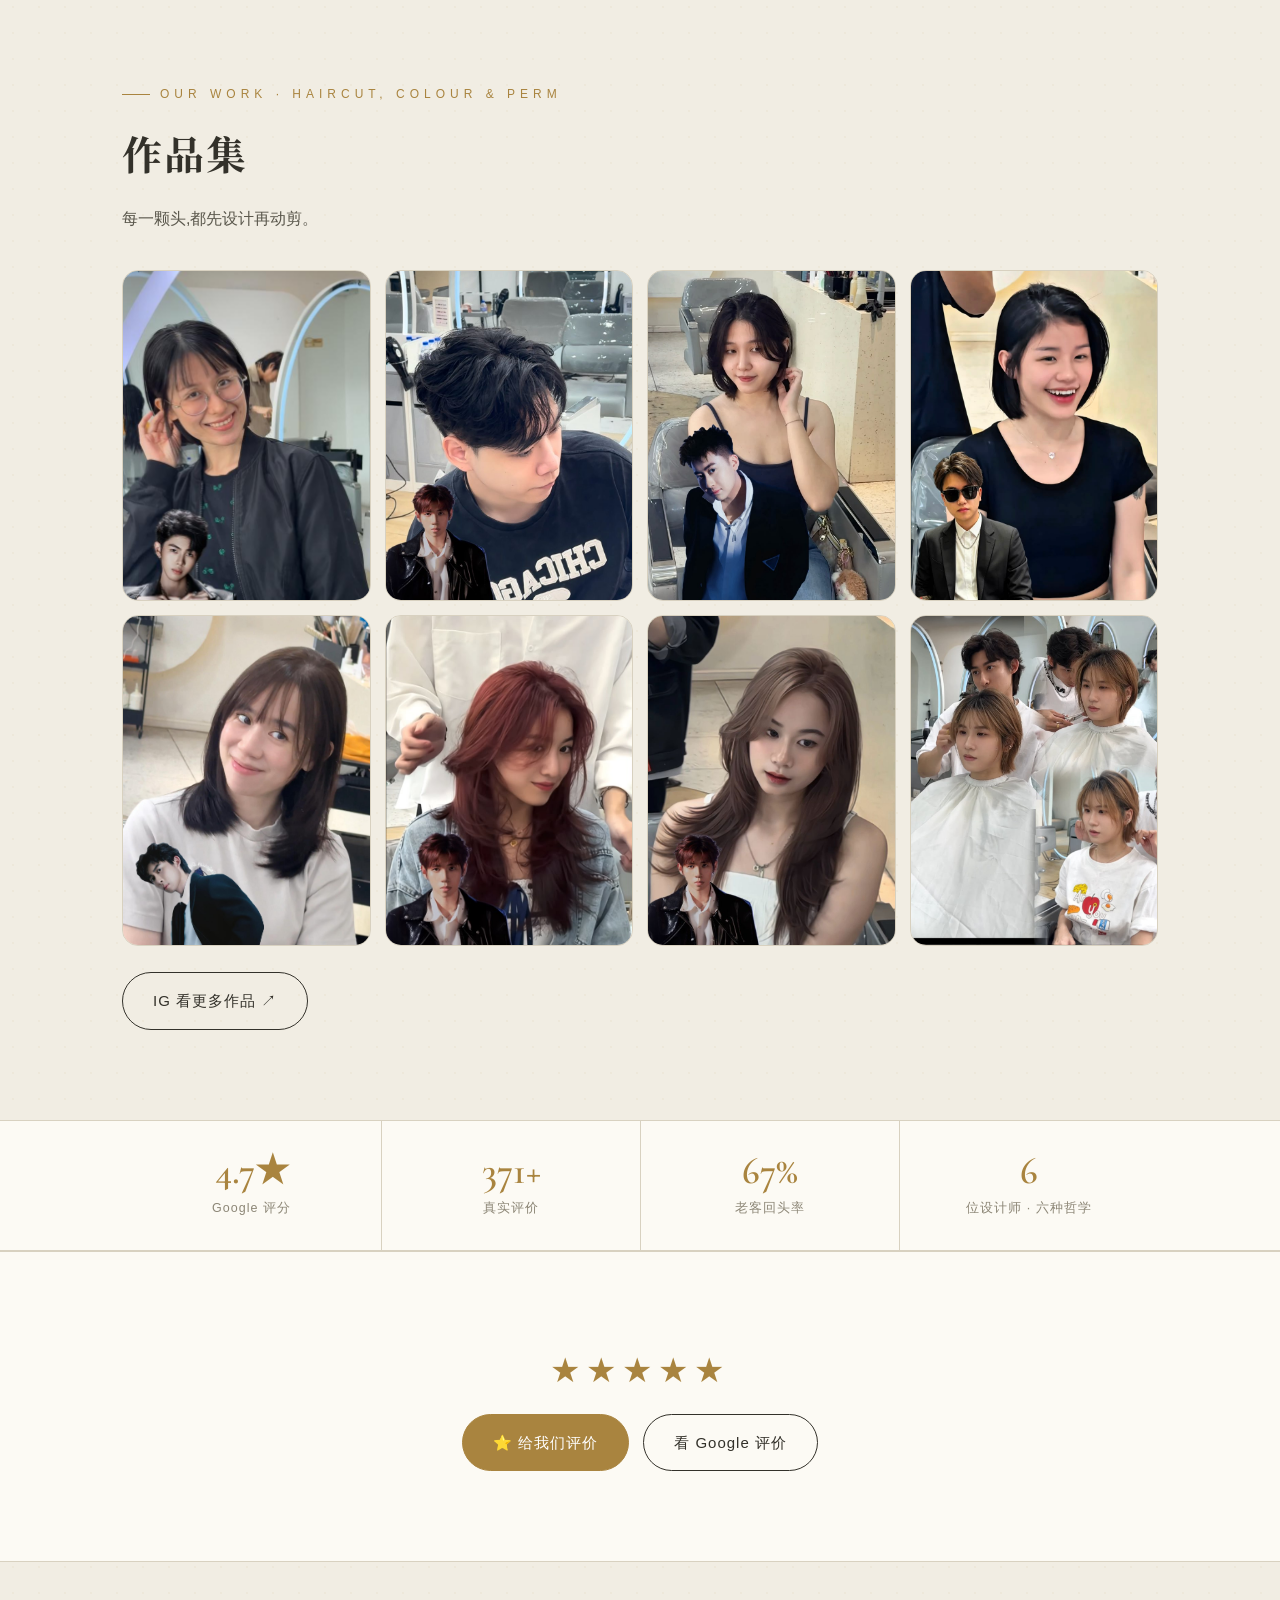
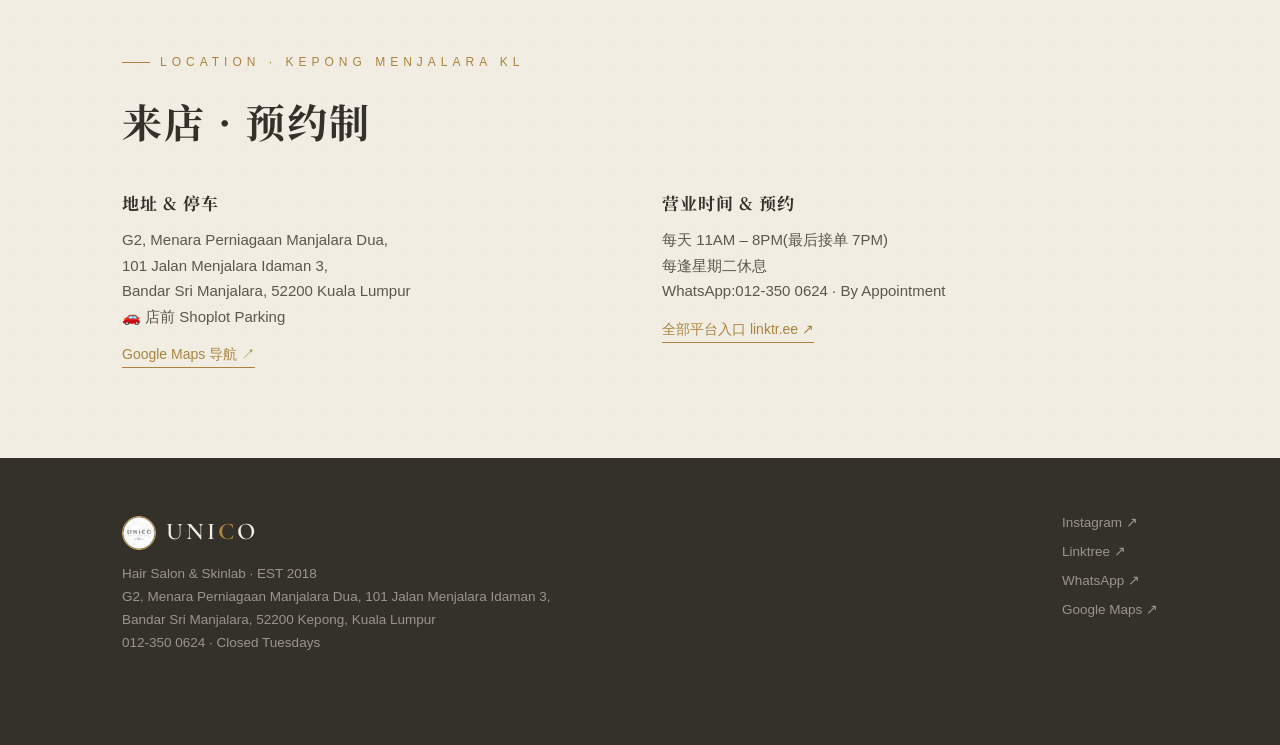
==== commit 1aa92f2d: "Restore David to team - 6 stylists sitewide" ====
--- a/index.html
+++ b/index.html
@@ -4,7 +4,7 @@
 <meta charset="UTF-8">
 <meta name="viewport" content="width=device-width, initial-scale=1.0">
 <title>Hair Salon Kepong Menjalara | UNICO Hair Studio · 脸型风格设计 · 剪发 染发 烫发</title>
-<meta name="description" content="UNICO Hair Studio — hair salon in Kepong Menjalara, KL. Haircut, hair colour, perm, keratin & scalp treatment by 5 stylists. Kepong 预约制发型沙龙，先看脸型再设计，Google 4.7★ 371+ 评价。WhatsApp 012-350 0624.">
+<meta name="description" content="UNICO Hair Studio — hair salon in Kepong Menjalara, KL. Haircut, hair colour, perm, keratin & scalp treatment by 6 stylists. Kepong 预约制发型沙龙，先看脸型再设计，Google 4.7★ 371+ 评价。WhatsApp 012-350 0624.">
 <link rel="canonical" href="https://unicohairkl.com/">
 <meta name="geo.region" content="MY-14">
 <meta name="geo.placename" content="Kepong, Kuala Lumpur">
@@ -13,7 +13,7 @@
 <meta property="og:locale:alternate" content="en_MY">
 <meta property="og:site_name" content="UNICO Hair Studio">
 <meta property="og:title" content="UNICO Hair Studio · Hair Salon Kepong Menjalara KL · 脸型风格设计沙龙">
-<meta property="og:description" content="Kepong Menjalara 预约制 hair salon · 一店五师 · 先看脸型再设计 · Google 4.7★ 371+ reviews · WhatsApp 012-350 0624">
+<meta property="og:description" content="Kepong Menjalara 预约制 hair salon · 一店六师 · 先看脸型再设计 · Google 4.7★ 371+ reviews · WhatsApp 012-350 0624">
 <meta property="og:url" content="https://unicohairkl.com/">
 <meta property="og:image" content="https://unicohairkl.com/img/og.jpg">
 <meta property="og:image:width" content="1200">
@@ -29,7 +29,7 @@
   "UNICO Hair Studio & Skinlab",
   "Unico Hair Salon Kepong"
  ],
- "description": "Appointment-only hair salon in Kepong Menjalara, Kuala Lumpur. Face-shape-first haircut, hair colour, perm, keratin and scalp treatment by 5 stylists. Est. 2018.",
+ "description": "Appointment-only hair salon in Kepong Menjalara, Kuala Lumpur. Face-shape-first haircut, hair colour, perm, keratin and scalp treatment by 6 stylists. Est. 2018.",
  "url": "https://unicohairkl.com/",
  "logo": "https://unicohairkl.com/img/logo.png",
  "image": [
@@ -238,6 +238,12 @@
   },
   {
    "@type": "Person",
+   "name": "David",
+   "jobTitle": "Senior Stylist · Hair Colour",
+   "sameAs": "https://www.instagram.com/unico_david00/"
+  },
+  {
+   "@type": "Person",
    "name": "Rong Jin",
    "jobTitle": "Junior Stylist",
    "sameAs": "https://instagram.com/unico_rongjin"
@@ -500,11 +506,11 @@
 <header class="hero">
   <div class="wrap">
     <h1 class="rv"><span class="kicker">Hair Salon · Kepong Menjalara, KL</span>同一个 UNICO<br>不同的<em>设计哲学</em></h1>
-    <p class="sub rv">先看脸型,再设计。不随便剪流行款——一店五师,各有绝活,总有一位是为你准备的。</p>
+    <p class="sub rv">先看脸型,再设计。不随便剪流行款——一店六师,各有绝活,总有一位是为你准备的。</p>
     <div class="est rv">HAIR STUDIO &nbsp;·&nbsp; EST 2018 &nbsp;·&nbsp; SKINLAB</div>
     <div class="btns rv">
       <a class="btn solid" href="#booking">立即预约</a>
-      <a class="btn ghost" href="#team">认识五位设计师</a>
+      <a class="btn ghost" href="#team">认识六位设计师</a>
     </div>
     <div class="hero-shot rv"><img src="img/store.jpg" width="1200" height="900" fetchpriority="high" alt="UNICO Hair Studio storefront — hair salon in Kepong Menjalara, Kuala Lumpur 店面" onerror="this.parentElement.remove()"></div>
   </div>
@@ -517,7 +523,7 @@
     <h2 class="rv">为什么选 UNICO</h2>
     <div class="usp-grid">
       <div class="usp rv"><div class="ico">◐</div><b>先看脸型,再设计</b><p>不随便剪流行款——按你的脸型、发质和生活方式来设计。</p></div>
-      <div class="usp rv"><div class="ico">✦</div><b>一店五师,按风格选人</b><p>五种设计哲学,总有一位是为你准备的,不必碰运气。</p></div>
+      <div class="usp rv"><div class="ico">✦</div><b>一店六师,按风格选人</b><p>六种设计哲学,总有一位是为你准备的,不必碰运气。</p></div>
       <div class="usp rv"><div class="ico">✳</div><b>预约制,不用等</b><p>By Appointment——你的时段就是你的,坐下就开始。</p></div>
       <div class="usp rv"><div class="ico">❋</div><b>好发型 = 好打理</b><p>我们的标准:回家吹干就有型,不需要每天跟头发搏斗。</p></div>
     </div>
@@ -529,7 +535,7 @@
     <div class="sec-tag rv">About UNICO · Kepong Menjalara</div>
     <h2 class="rv" style="font-family:'Cormorant Garamond',serif;font-weight:600;letter-spacing:.5px">A face-shape-first hair salon in Kepong Menjalara, Kuala Lumpur</h2>
     <div class="lead rv" style="max-width:44em">
-      <p style="margin-bottom:14px">UNICO Hair Studio is an appointment-only hair salon in Bandar Sri Menjalara, Kepong, established in 2018. Instead of copying trending styles, our five stylists design each haircut, hair colour and perm around your face shape, hair texture and daily routine — so it still looks good when you blow-dry it yourself at home.</p>
+      <p style="margin-bottom:14px">UNICO Hair Studio is an appointment-only hair salon in Bandar Sri Menjalara, Kepong, established in 2018. Instead of copying trending styles, our six stylists design each haircut, hair colour and perm around your face shape, hair texture and daily routine — so it still looks good when you blow-dry it yourself at home.</p>
       <p style="margin-bottom:14px">Services include women's and men's haircuts, hair colour and touch-up, digital and root perms, bleach &amp; colour, keratin treatment, Milbon and Olaplex hair treatments, and La Biosthétique scalp treatment. Every price includes wash and consultation. Our second line, <strong>UNICO SKINLAB</strong>, offers Korean-technology facial treatments in the same building.</p>
       <p>Located at G2, Menara Perniagaan Manjalara Dua (shoplot parking in front), we're open daily 11am–8pm except Tuesdays. Rated 4.7★ from 370+ Google reviews. Book via WhatsApp <a href="https://wa.me/60123500624?text=Hi%20UNICO%2C%20I%27d%20like%20to%20book%20an%20appointment" target="_blank" style="color:var(--gold);border-bottom:1px solid var(--gold)">012-350 0624</a>.</p>
     </div>
@@ -539,8 +545,8 @@
 
 <section id="team">
   <div class="wrap">
-    <div class="sec-tag rv">Our 5 Hair Stylists · Kepong KL</div>
-    <h2 class="rv">一店五师,各有绝活</h2>
+    <div class="sec-tag rv">Our 6 Hair Stylists · Kepong KL</div>
+    <h2 class="rv">一店六师,各有绝活</h2>
     <p class="lead rv">你不必永远指定同一位——按你要的风格,选对的人。</p>
     <div class="grid">
       <div class="card rv"><div class="num">01</div><img loading="lazy" decoding="async" class="avatar" src="img/jym-240.jpg" width="240" height="240" alt="JYM — Director, face shape design · UNICO Hair Studio Kepong 脸型风格设计" onerror="this.remove()"><div class="lab">Face Shape Design</div><h3>JYM <span class="role">DIRECTOR</span></h3>
@@ -559,7 +565,11 @@
         <p class="say">男士剪发 · 熟客都懂的那把剪刀</p>
         <div class="sig">真正的好发型,是半年后还好整理</div>
         <a class="ig" href="https://instagram.com/felix_unico_" target="_blank"><svg width="14" height="14" viewBox="0 0 24 24" fill="none" stroke="currentColor" stroke-width="2" style="vertical-align:-2px;margin-right:5px"><rect x="2" y="2" width="20" height="20" rx="5"/><circle cx="12" cy="12" r="4.5"/><circle cx="17.5" cy="6.5" r="1.2" fill="currentColor" stroke="none"/></svg>@felix_unico_ · 更多作品 ➡</a></div>
-      <div class="card rv"><div class="num">05</div><img loading="lazy" decoding="async" class="avatar" src="img/rongjin-240.jpg" width="240" height="240" alt="Rong Jin — Junior stylist · UNICO Hair Studio Kepong" onerror="this.remove()"><div class="lab">Academy</div><h3>Rong Jin <span class="role">JUNIOR</span></h3>
+      <div class="card rv"><div class="num">05</div><img loading="lazy" decoding="async" class="avatar" src="img/david-240.jpg" width="240" height="240" alt="David — Senior stylist, hair colour · UNICO Hair Studio Kepong 染发" onerror="this.remove()"><div class="lab">Hair Color Lab</div><h3>David <span class="role">SENIOR</span></h3>
+        <p class="say">高层次长发 × 显白发色 · 温柔帮你把头发变轻</p>
+        <div class="sig">发色决定你的气色</div>
+        <a class="ig" href="https://www.instagram.com/unico_david00/" target="_blank"><svg width="14" height="14" viewBox="0 0 24 24" fill="none" stroke="currentColor" stroke-width="2" style="vertical-align:-2px;margin-right:5px"><rect x="2" y="2" width="20" height="20" rx="5"/><circle cx="12" cy="12" r="4.5"/><circle cx="17.5" cy="6.5" r="1.2" fill="currentColor" stroke="none"/></svg>@unico_david00 · 更多作品 ➡</a></div>
+      <div class="card rv"><div class="num">06</div><img loading="lazy" decoding="async" class="avatar" src="img/rongjin-240.jpg" width="240" height="240" alt="Rong Jin — Junior stylist · UNICO Hair Studio Kepong" onerror="this.remove()"><div class="lab">Academy</div><h3>Rong Jin <span class="role">JUNIOR</span></h3>
         <p class="say">00 后新生代 · 100 天成长日记进行中</p>
         <div class="sig">今天比昨天更进步一点</div>
         <a class="ig" href="https://instagram.com/unico_rongjin" target="_blank"><svg width="14" height="14" viewBox="0 0 24 24" fill="none" stroke="currentColor" stroke-width="2" style="vertical-align:-2px;margin-right:5px"><rect x="2" y="2" width="20" height="20" rx="5"/><circle cx="12" cy="12" r="4.5"/><circle cx="17.5" cy="6.5" r="1.2" fill="currentColor" stroke="none"/></svg>@unico_rongjin · 更多作品 ➡</a></div>
@@ -574,7 +584,7 @@
     <p class="lead rv">进店说「随便」,出来永远是安全发型——30+ 的你,值得被认真设计一次。</p>
     <div class="quote rv">30+,正是你最好看的时候。<small>—— 100 位真实改造 · 全程记录 · 陪你找到最适合自己的样子</small></div>
     <a class="btn gold rv" href="https://wa.me/60123500624?text=%E6%88%91%E8%A6%81%E6%94%B9%E9%80%A0" target="_blank">报名改造 · 也许下一位就是你</a>
-    <p class="rv" style="margin-top:16px;font-size:13px;color:var(--grey)">※ 本企划为总监 JYM 个人代表作,由他亲自设计操刀 · 正常收费服务(按价目表)· 全程记录,成为 100 位之一 · 其他年龄层与风格,四位设计师照常为你服务</p>
+    <p class="rv" style="margin-top:16px;font-size:13px;color:var(--grey)">※ 本企划为总监 JYM 个人代表作,由他亲自设计操刀 · 正常收费服务(按价目表)· 全程记录,成为 100 位之一 · 其他年龄层与风格,五位设计师照常为你服务</p>
   </div>
 </section>
 
@@ -677,7 +687,7 @@
         <div class="fld"><label>指定设计师</label>
           <select id="bk-stylist">
             <option>帮我推荐</option><option>JYM (Director)</option><option>Ken</option>
-            <option>Ryan</option><option>Felix</option><option>Rong Jin</option>
+            <option>Ryan</option><option>David</option><option>Felix</option><option>Rong Jin</option>
           </select></div>
       </div>
       <div class="row2">
@@ -832,7 +842,7 @@
     <div class="stat rv"><b>4.7★</b><span>Google 评分</span></div>
     <div class="stat rv"><b>371+</b><span>真实评价</span></div>
     <div class="stat rv"><b>67%</b><span>老客回头率</span></div>
-    <div class="stat rv"><b>5</b><span>位设计师 · 五种哲学</span></div>
+    <div class="stat rv"><b>6</b><span>位设计师 · 六种哲学</span></div>
   </div>
 </div>
 
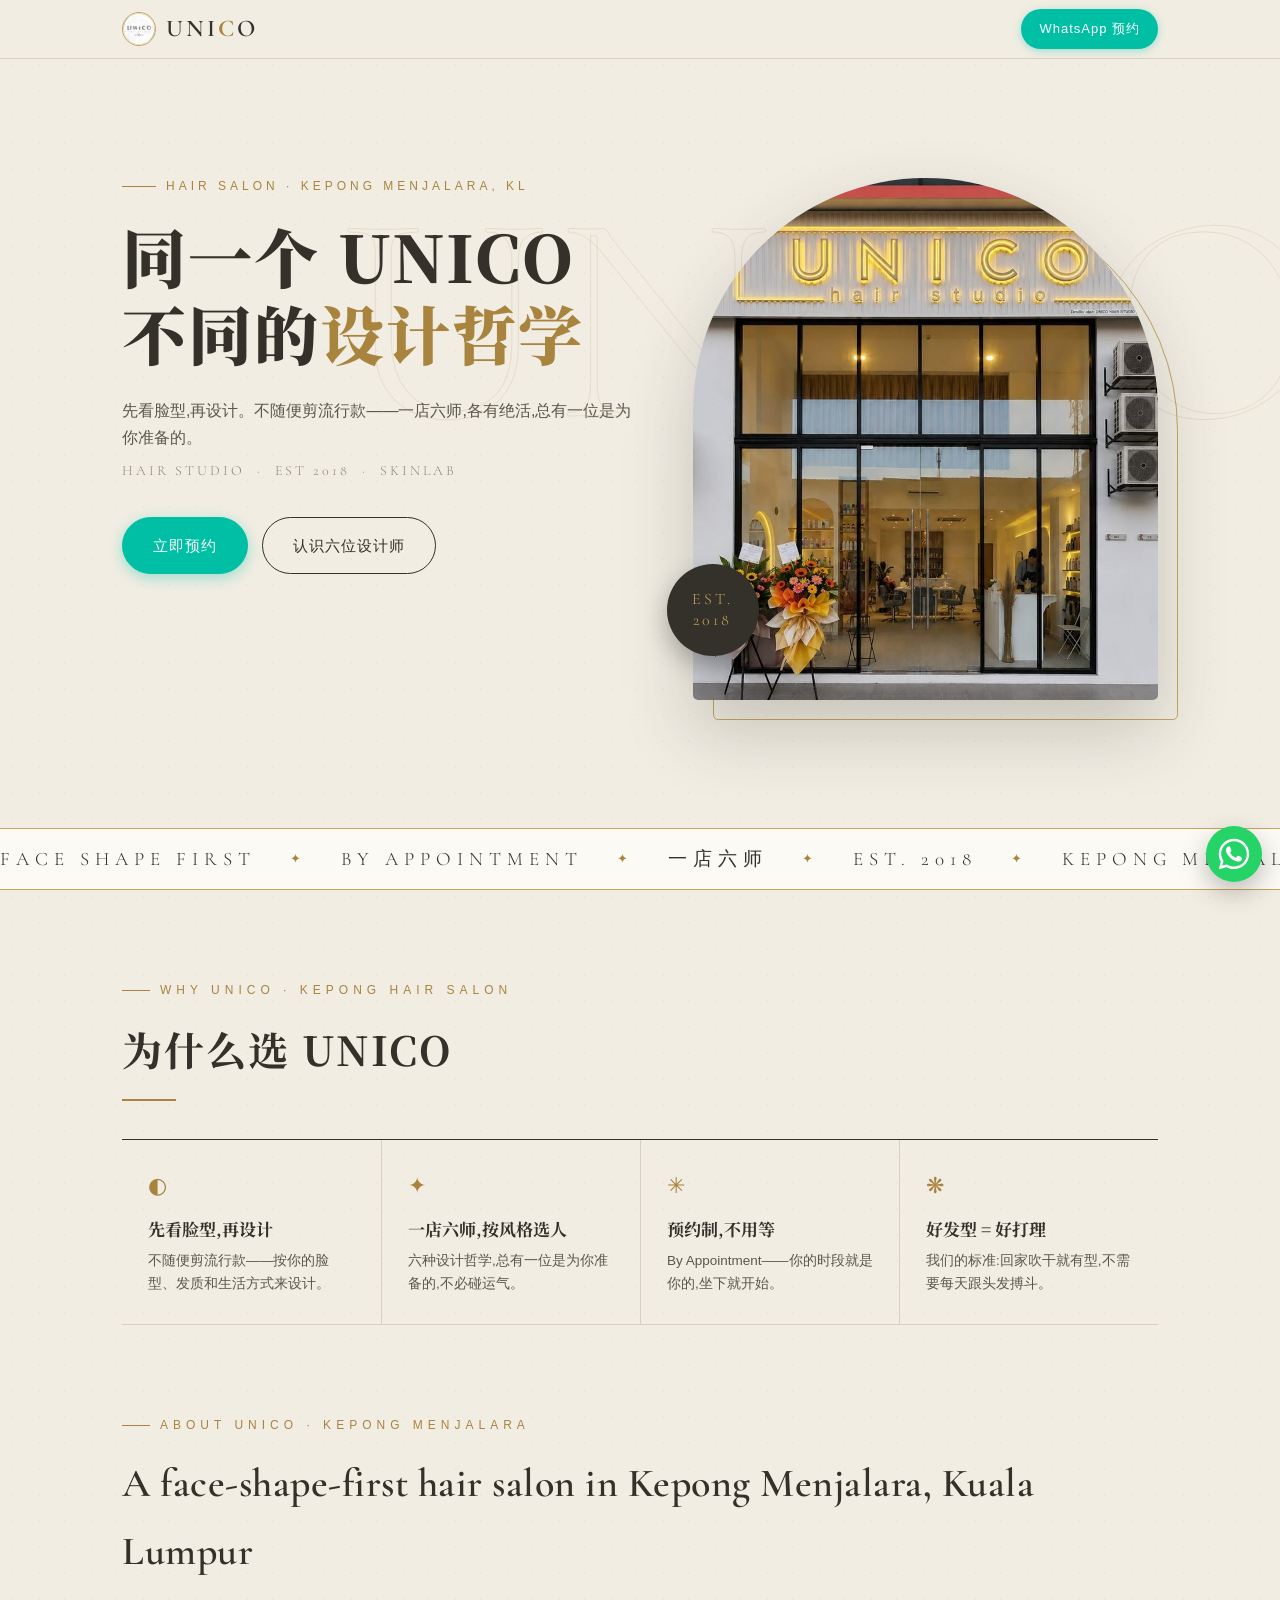
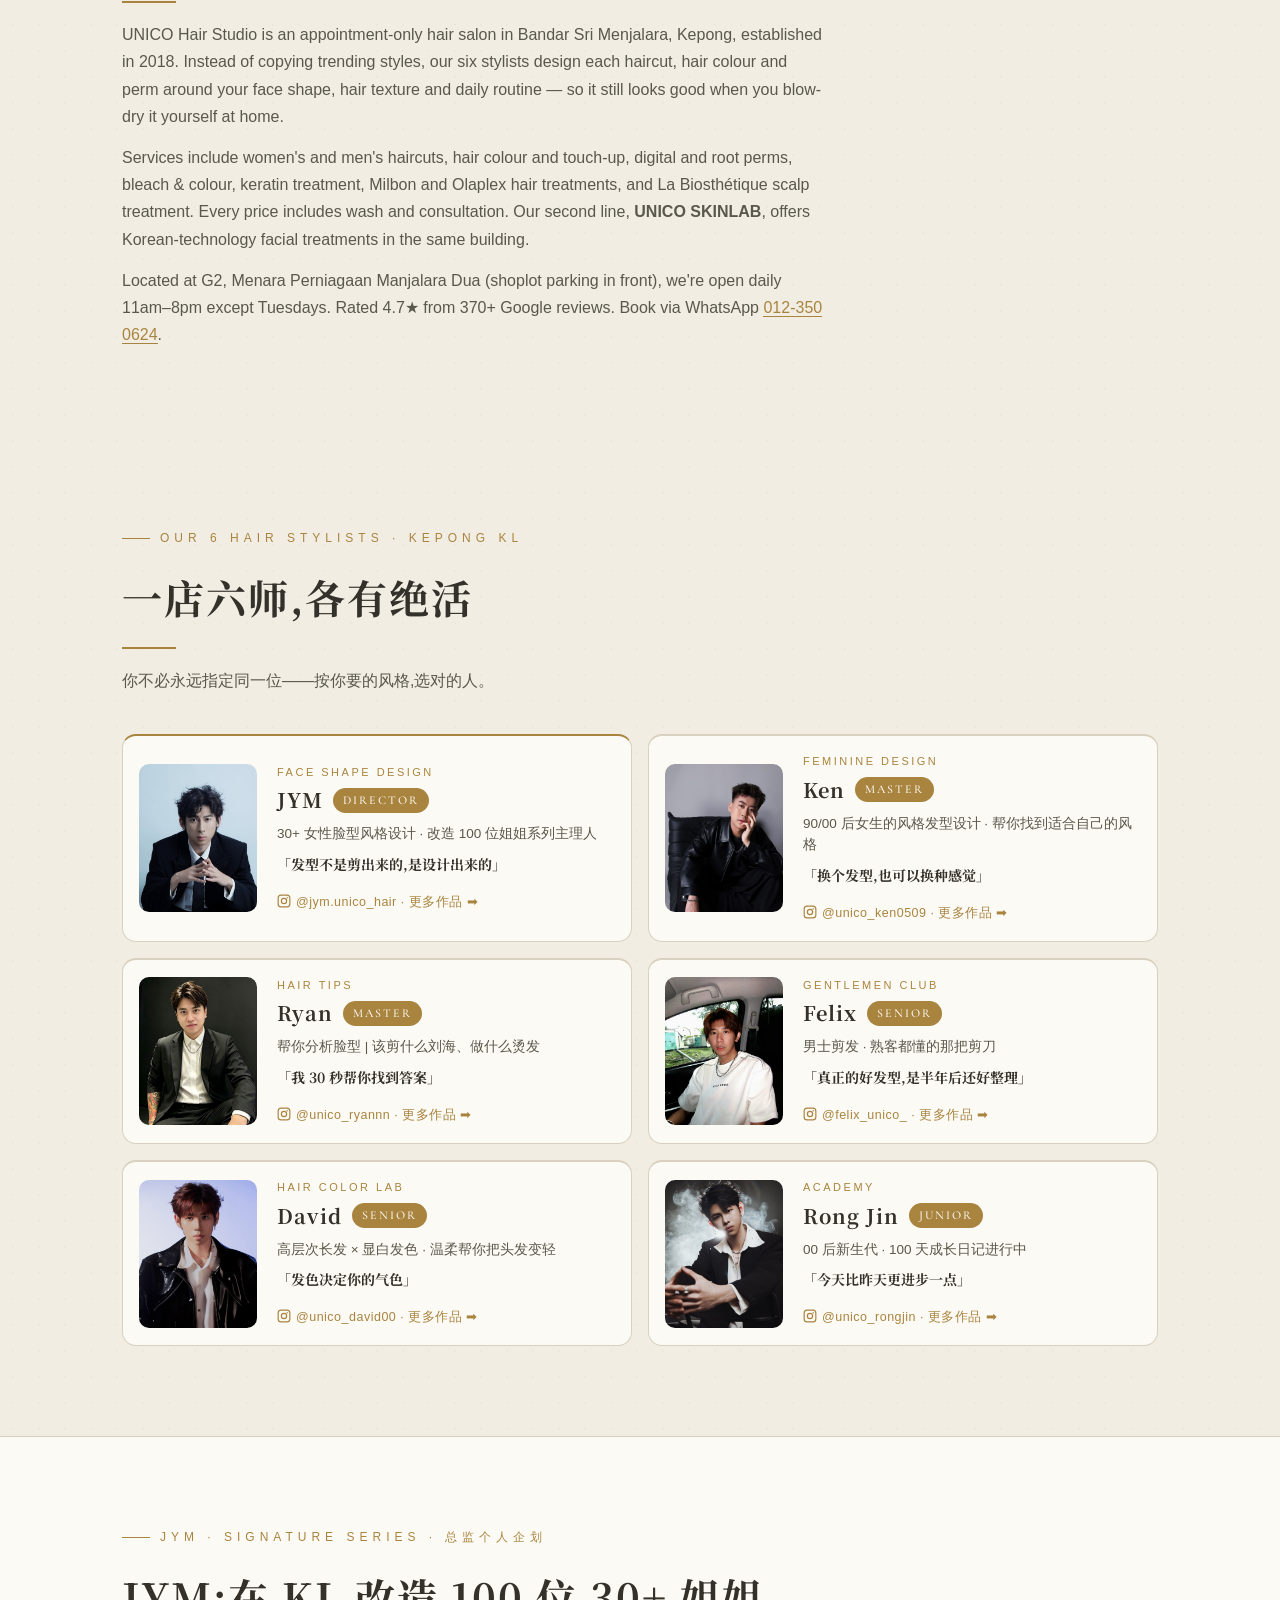
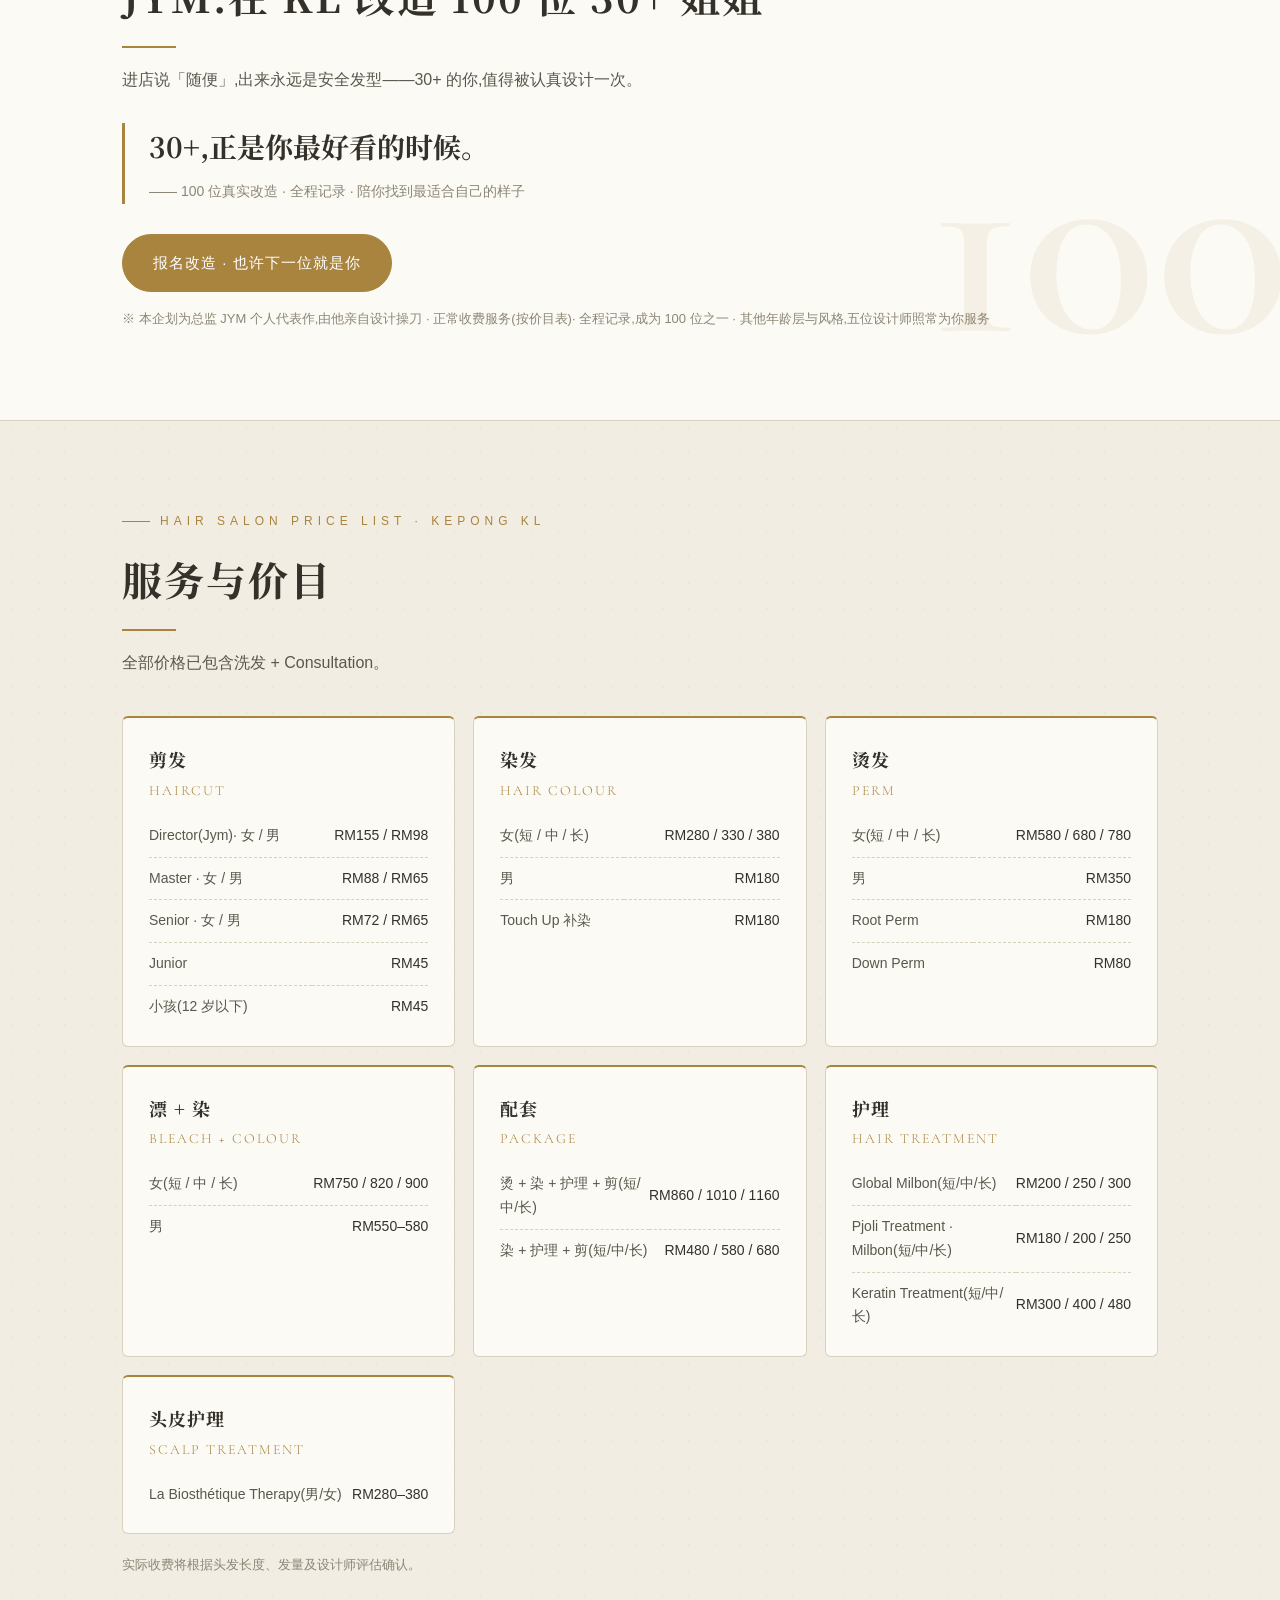
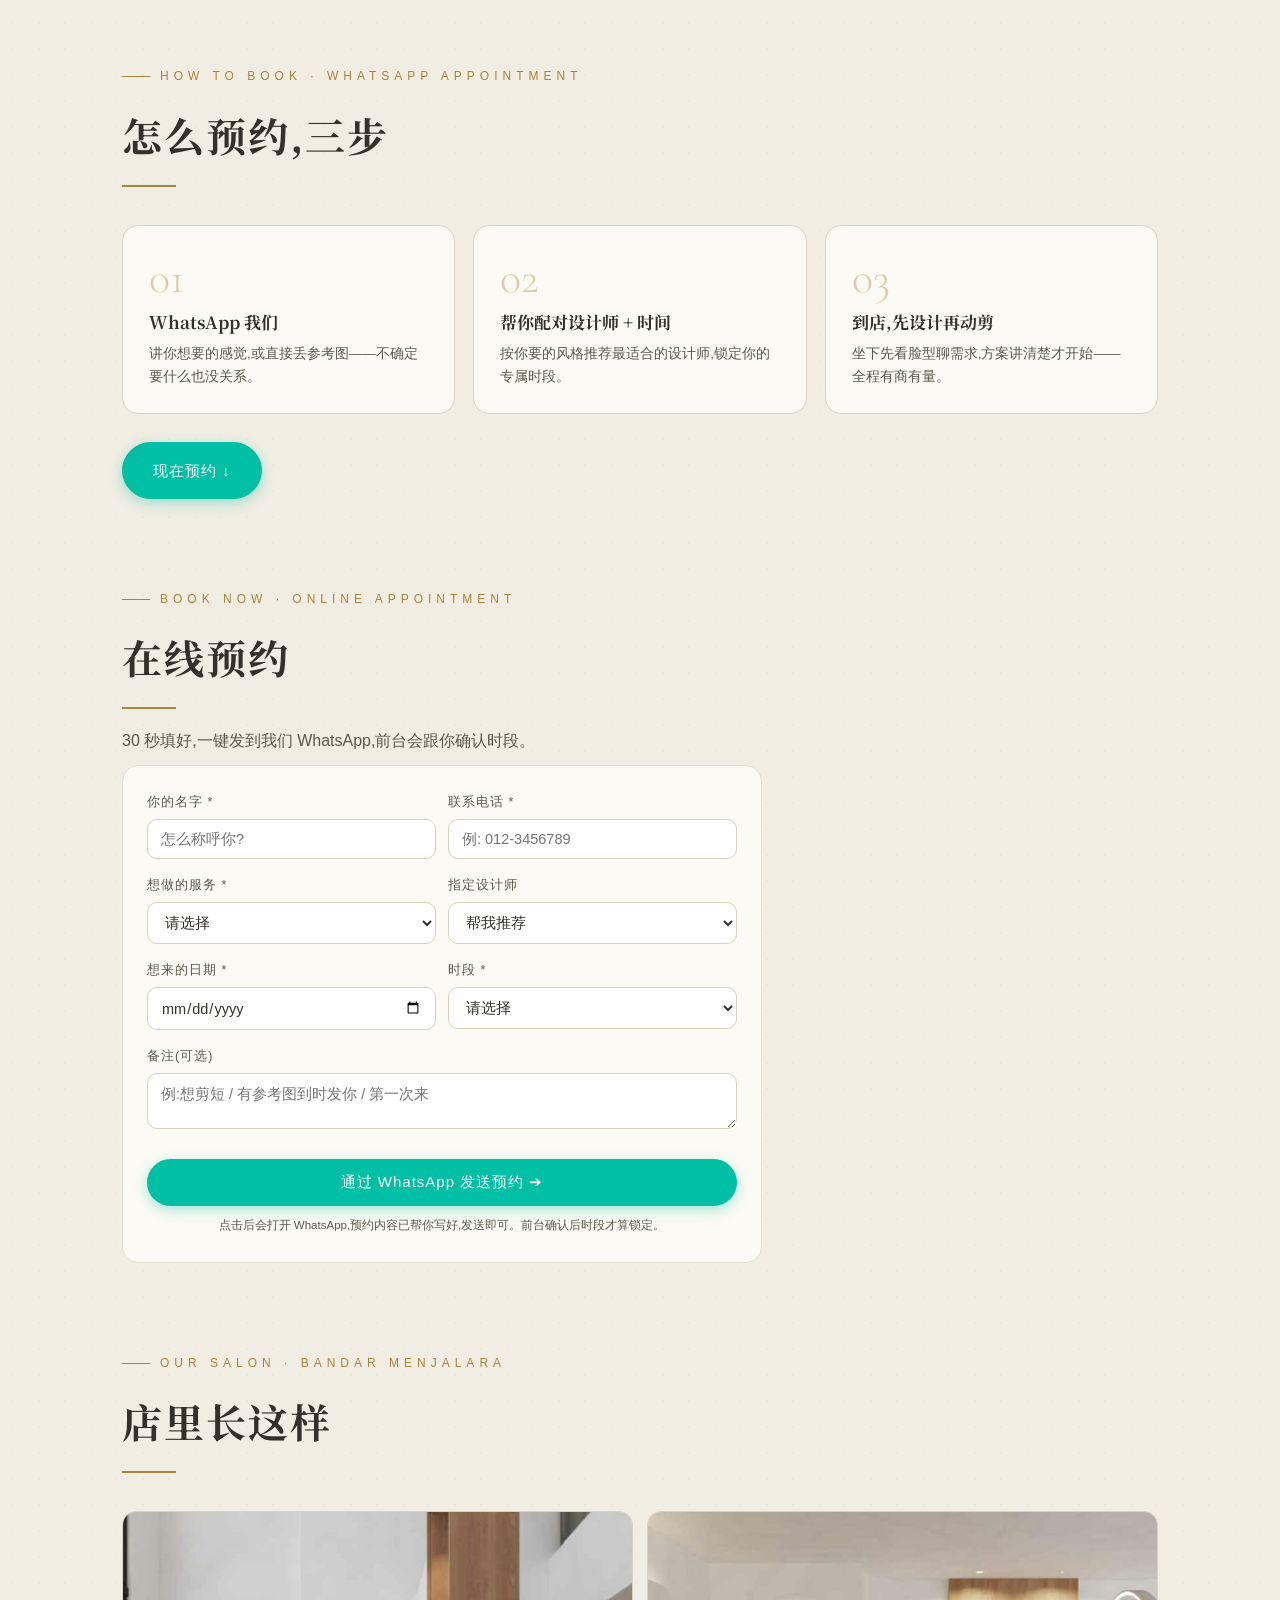
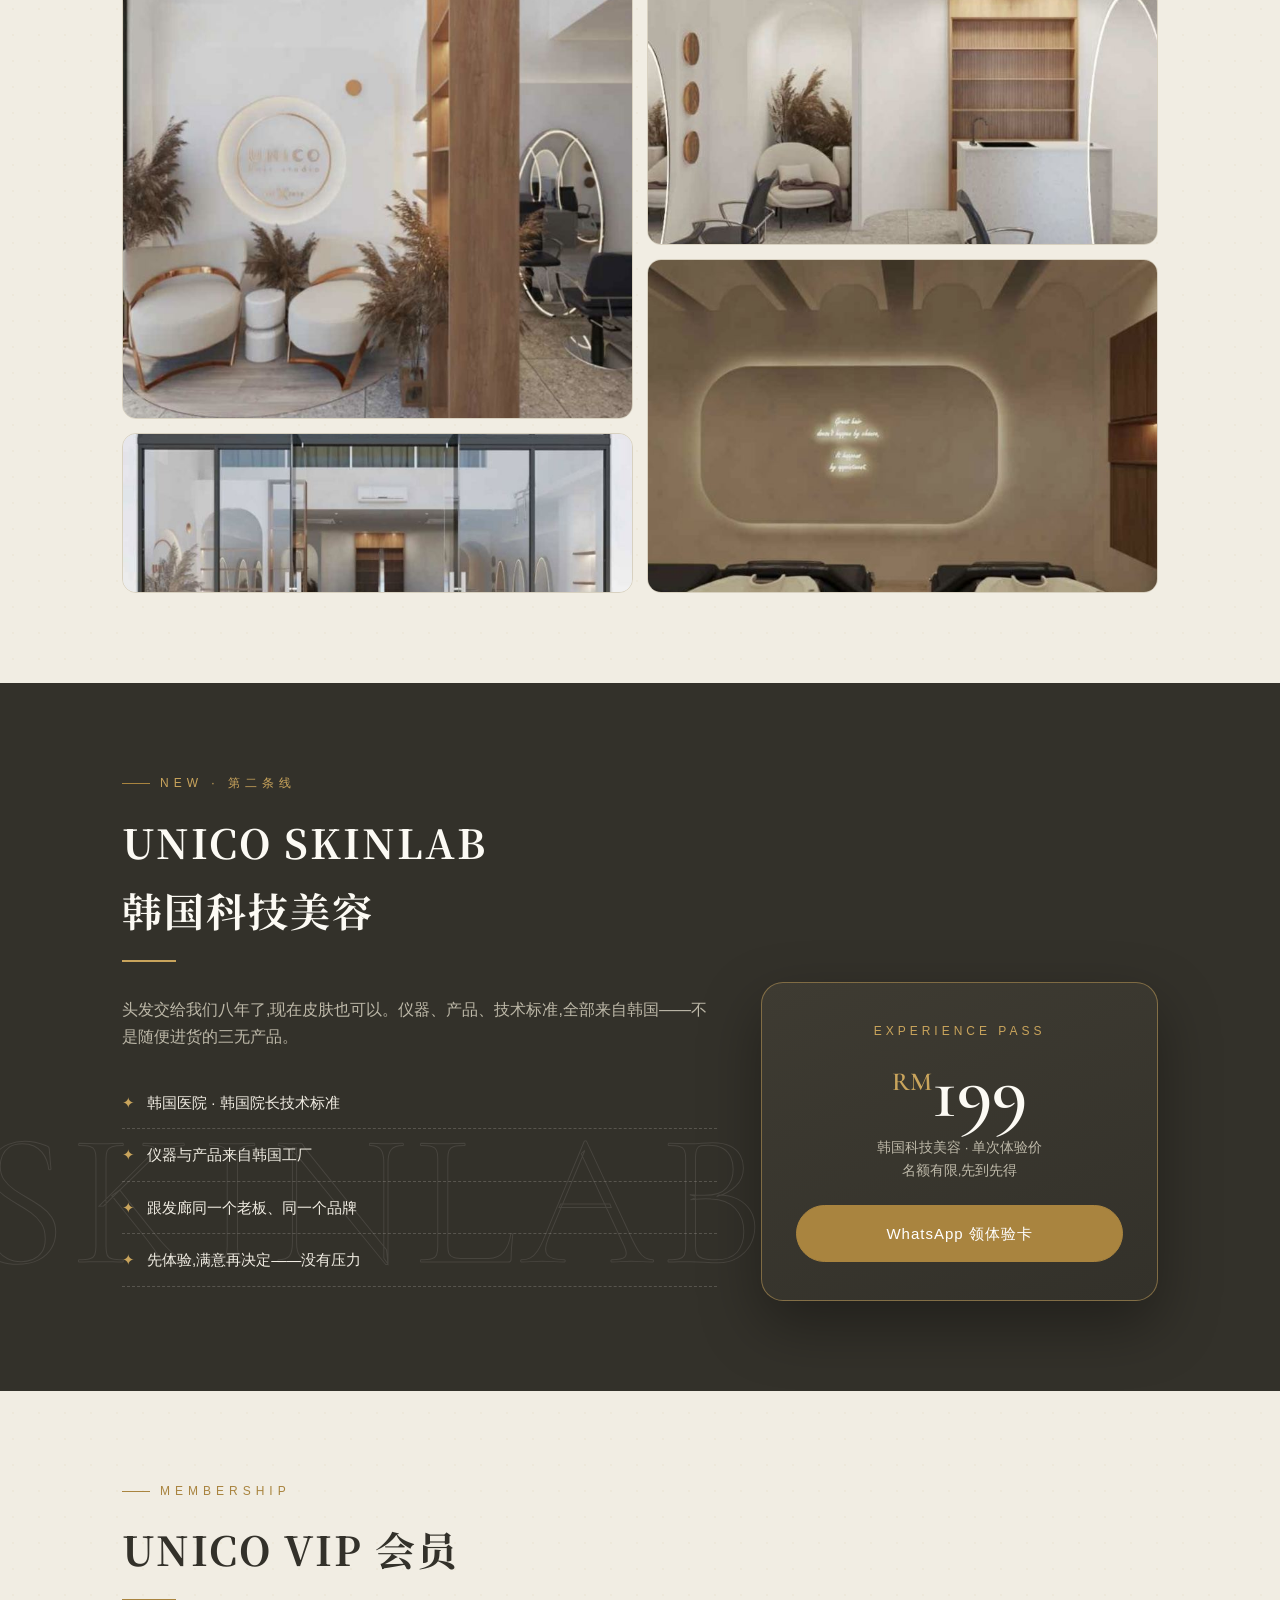
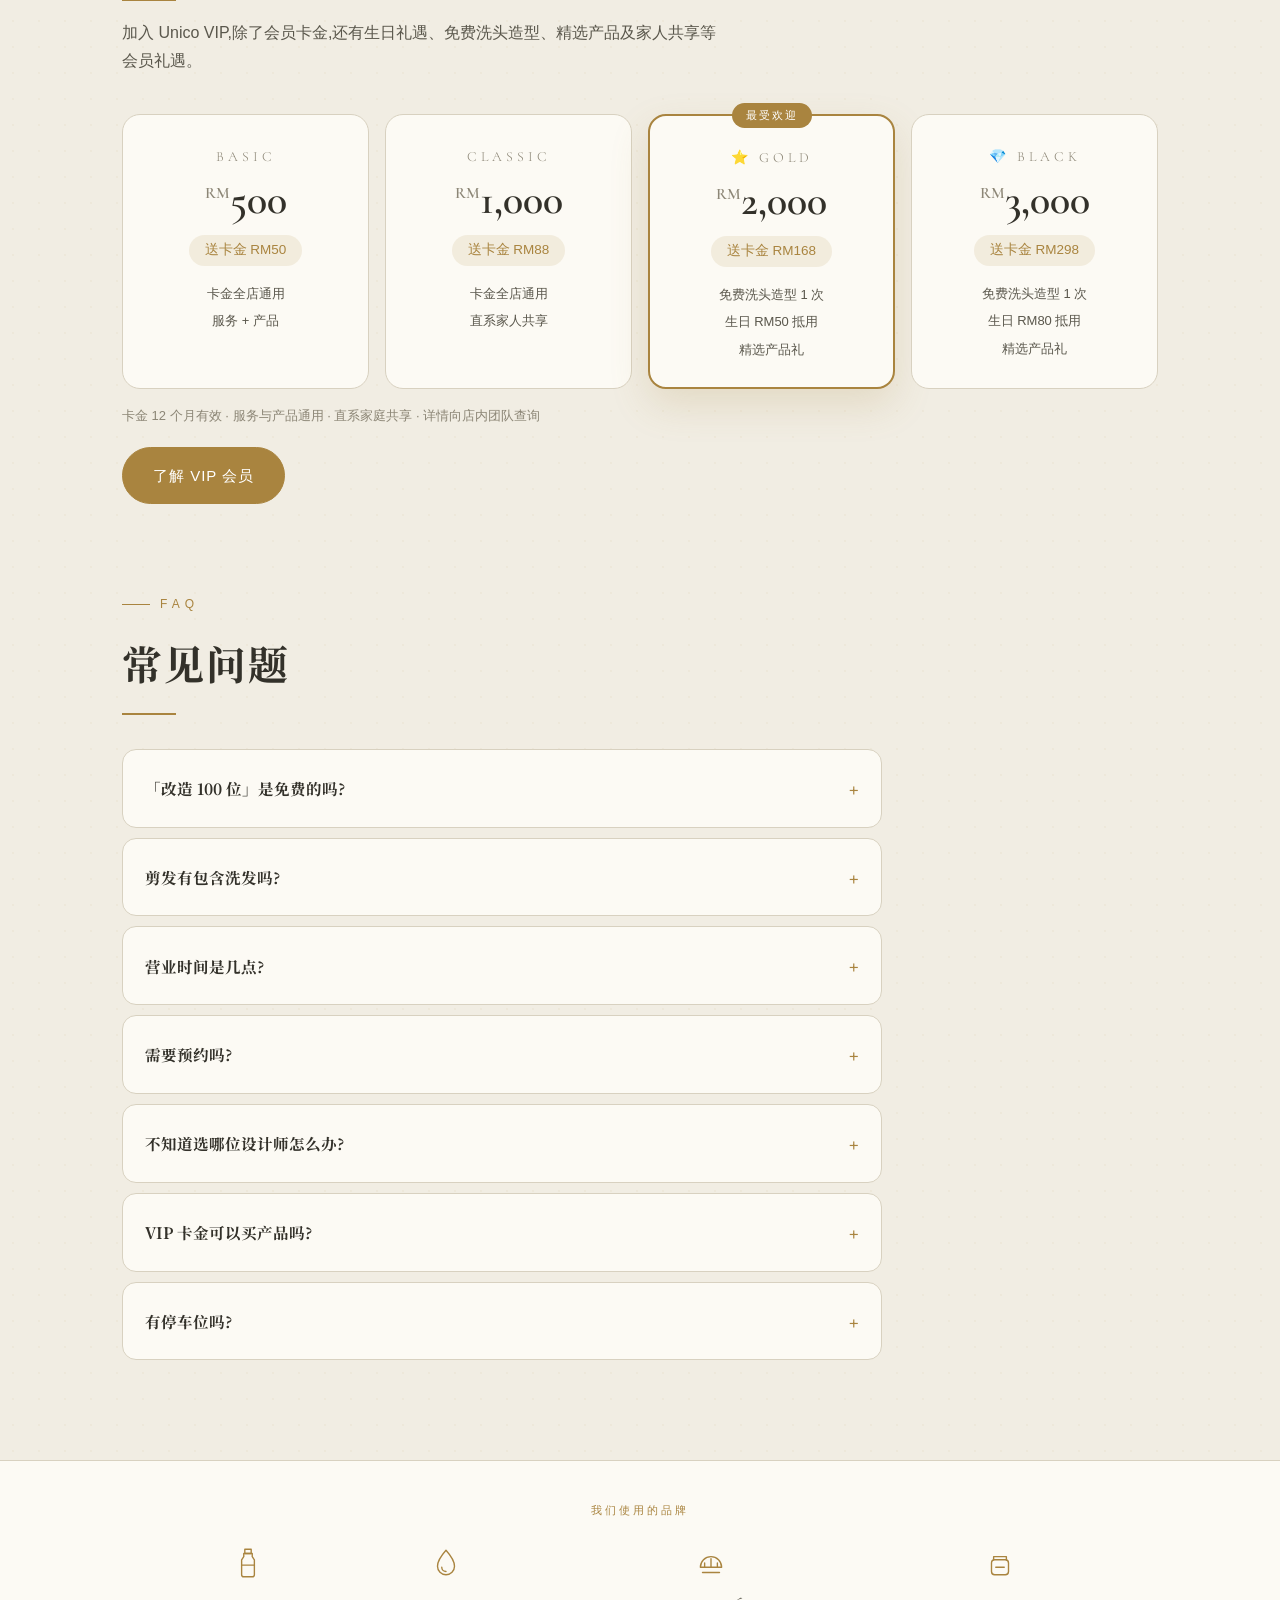
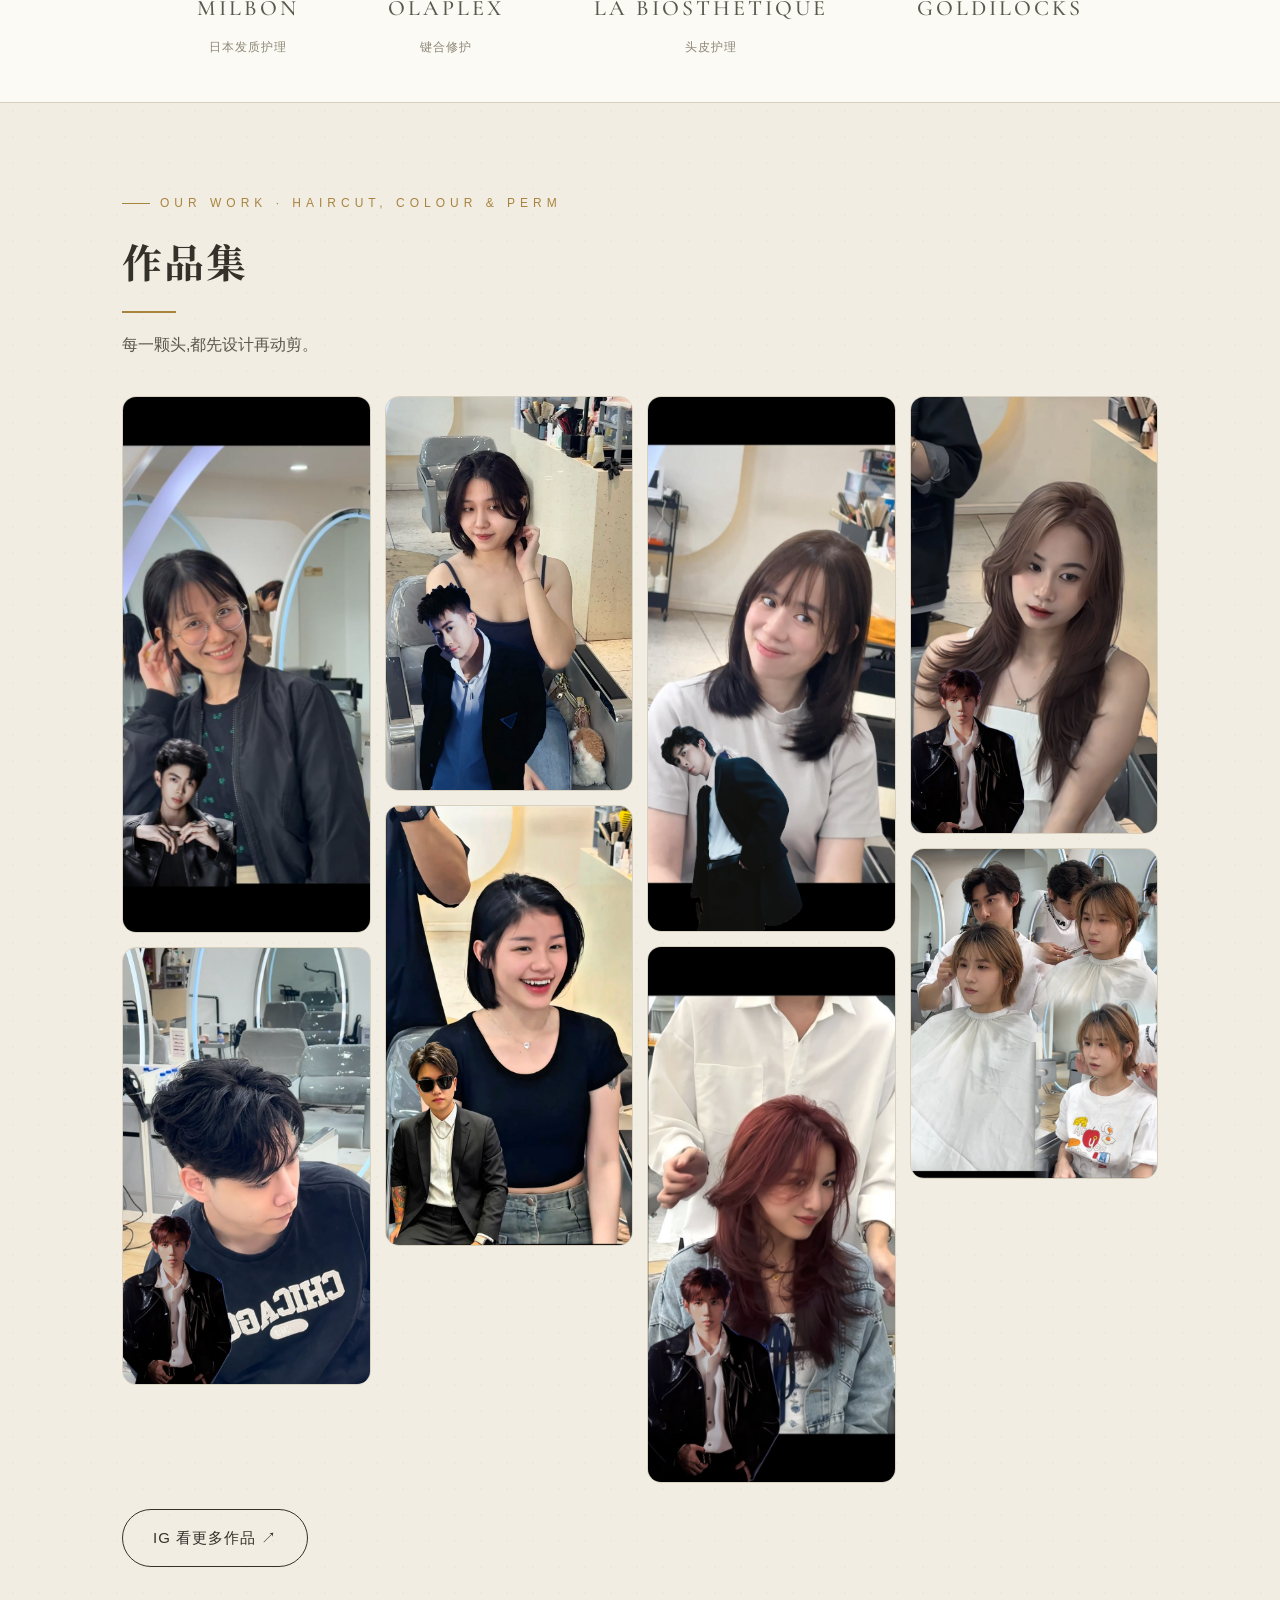
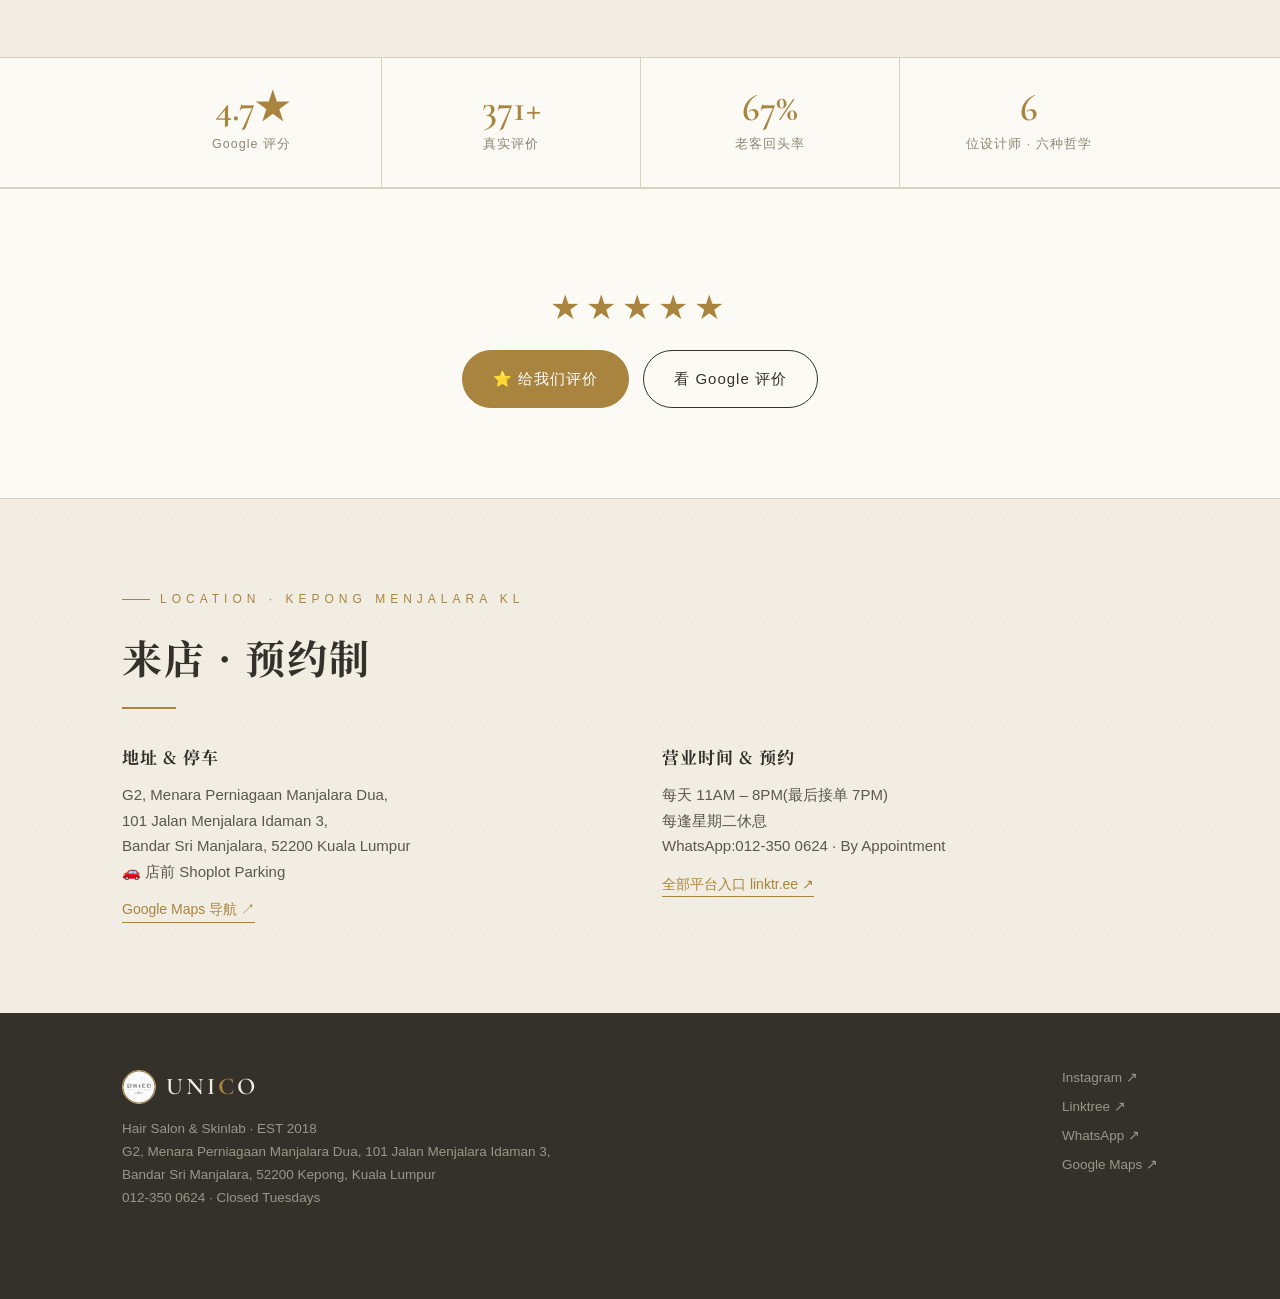
==== commit cbdf6f79: "Update homepage" ====
--- a/index.html
+++ b/index.html
@@ -479,6 +479,81 @@
   .visit .grid2{grid-template-columns:1fr}
   section{padding:64px 0}
 }
+
+/* ===== v3 设计感：保留原配色，只升级版式 ===== */
+/* hero 左字右图，拱形大图 + 金色错位描边（呼应店里的拱形镜子） */
+.hero .wrap{display:grid;grid-template-columns:1.05fr .95fr;column-gap:56px;align-items:center}
+.hero .wrap>*{grid-column:1}
+.hero .hero-shot{grid-column:2;grid-row:1/span 6;margin:0;position:relative;isolation:isolate;border:none;box-shadow:none;max-height:none;overflow:visible;border-radius:0}
+.hero .hero-shot img{border-radius:999px 999px 22px 22px;aspect-ratio:1/1.12;object-fit:cover;object-position:50% 40%;box-shadow:0 30px 70px rgba(51,49,42,.22)}
+.hero .hero-shot:before{content:"";position:absolute;inset:20px -20px -20px 20px;border:1px solid var(--gold-l);border-radius:999px 999px 22px 22px;z-index:-1}
+.hero .hero-shot:after{content:"EST.\A 2018";white-space:pre;position:absolute;left:-26px;bottom:44px;width:92px;height:92px;border-radius:50%;background:var(--ink);color:var(--gold-l);display:flex;align-items:center;justify-content:center;text-align:center;font-family:'Cormorant Garamond',serif;font-size:16px;letter-spacing:3px;line-height:1.3;box-shadow:0 10px 26px rgba(0,0,0,.28)}
+h1{line-height:1.2}
+/* 金线字带 */
+.band{overflow:hidden;border-top:1px solid var(--gold-l);border-bottom:1px solid var(--gold-l);background:var(--paper);padding:14px 0;white-space:nowrap}
+.band-in{display:inline-flex;gap:34px;align-items:center;animation:bandmove 38s linear infinite;font-family:'Cormorant Garamond',serif;font-size:19px;letter-spacing:6px;color:var(--ink)}
+.band-in i{font-style:normal;color:var(--gold);font-size:13px}
+@keyframes bandmove{to{transform:translateX(-50%)}}
+@media (prefers-reduced-motion:reduce){.band-in{animation:none}}
+/* USP：去掉方框，改成金线竖分隔的版面 */
+.usp-grid{gap:0;border-top:1px solid var(--ink);border-bottom:1px solid var(--line)}
+.usp{background:transparent;border:none;border-radius:0;padding:28px 26px}
+.usp+.usp{border-left:1px solid var(--line)}
+.usp .ico{font-size:22px}
+/* 设计师 v3b：六位统一小卡，同尺寸、同裁切、同一色调 */
+.grid{grid-template-columns:repeat(2,1fr);gap:16px;align-items:stretch;margin-top:40px}
+.card{grid-column:auto;margin:0!important;display:flex;gap:20px;align-items:center;background:var(--paper);border:1px solid var(--line);border-top:2px solid var(--line);border-radius:14px;padding:16px;box-shadow:none;transition:.25s}
+.card:hover{transform:none;border-color:var(--gold-l);box-shadow:0 10px 28px rgba(51,49,42,.08)}
+.card:nth-child(1){border-top-color:var(--gold)}
+.card .num{display:none}
+.card .avatar{flex:0 0 118px;width:118px;height:148px;margin:0;border-radius:10px;border:none;object-fit:cover;object-position:50% 25%;transition:transform .4s,box-shadow .4s}
+
+.card:nth-child(5) .avatar{object-position:50% 30%}
+.card:nth-child(6) .avatar{object-position:50% 38%}
+.card>div,.card .lab,.card h3,.card p,.card .sig,.card a{min-width:0}
+.card .info{flex:1;min-width:0}
+.card .lab{margin-bottom:2px}
+.card h3{font-size:20px;margin-bottom:6px}
+.card p.say{min-height:0;font-size:13.5px;line-height:1.6}
+.card .sig{font-size:14px;margin:8px 0 10px}
+.card a.ig{font-size:12.5px}
+/* 价目卡：金色顶线 */
+.pcardx{border-radius:6px;border-top:2px solid var(--gold)}
+/* 店内照：错落拼贴 */
+#gallery-sec .gallery{grid-template-columns:repeat(6,1fr);grid-auto-rows:160px;gap:14px}
+#gallery-sec .gallery figure{aspect-ratio:auto;border-radius:14px}
+#gallery-sec .gallery figure:nth-child(1){grid-column:1/4;grid-row:1/4}
+#gallery-sec .gallery figure:nth-child(2){grid-column:4/7;grid-row:1/3}
+#gallery-sec .gallery figure:nth-child(3){grid-column:4/7;grid-row:3/5}
+#gallery-sec .gallery figure:nth-child(4){grid-column:1/4;grid-row:4/5}
+/* 作品集：瀑布流，保留每张图原比例 */
+.gallery.works{display:block;column-count:4;column-gap:14px}
+.gallery.works figure{aspect-ratio:auto;break-inside:avoid;margin-bottom:14px;border-radius:14px}
+.gallery.works img{height:auto}
+/* 标题：金色短线 */
+h2:after{content:"";display:block;width:54px;height:2px;background:var(--gold);margin-top:16px}
+.skinlab h2:after{background:var(--gold-l)}
+@media(max-width:900px){
+  .hero .wrap{grid-template-columns:1fr}
+  .hero .hero-shot{grid-column:1;grid-row:auto;margin:40px 20px 0 0}
+  .hero .hero-shot:after{left:-8px;bottom:20px;width:76px;height:76px;font-size:13px}
+  .usp+.usp{border-left:none;border-top:1px solid var(--line)}
+  .grid{grid-template-columns:1fr}
+  .card .avatar{flex-basis:96px;width:96px;height:124px}
+  #gallery-sec .gallery{grid-template-columns:1fr 1fr;grid-auto-rows:auto}
+  #gallery-sec .gallery figure:nth-child(n){grid-column:auto;grid-row:auto;aspect-ratio:3/4}
+  .gallery.works{column-count:2}
+}
+
+/* 品牌条：线条图标 + 字标，间距收紧 */
+.brands{padding:40px 0 44px}
+.brands .wrap{gap:18px 7vw;align-items:flex-start}
+.brands .lbl{margin-bottom:8px}
+.brand{display:flex;flex-direction:column;align-items:center;gap:10px;text-align:center}
+.brand svg{width:34px;height:34px;stroke:var(--gold);fill:none;stroke-width:1.3;stroke-linecap:round;stroke-linejoin:round}
+.brand b{font-family:'Cormorant Garamond',serif;font-weight:500;font-size:22px;letter-spacing:3px;color:var(--ink2)}
+.brand em{font-style:normal;font-size:12px;letter-spacing:1px;color:var(--grey)}
+.faq .en-note{display:block;margin-top:6px;font-size:12.5px;color:var(--grey)}
 </style>
 <script type="application/ld+json">
 {"@context":"https://schema.org","@type":"FAQPage","mainEntity":[
@@ -515,6 +590,7 @@
     <div class="hero-shot rv"><img src="img/store.jpg" width="1200" height="900" fetchpriority="high" alt="UNICO Hair Studio storefront — hair salon in Kepong Menjalara, Kuala Lumpur 店面" onerror="this.parentElement.remove()"></div>
   </div>
 </header>
+<div class="band" aria-hidden="true"><div class="band-in"><span>FACE SHAPE FIRST</span><i>✦</i><span>BY APPOINTMENT</span><i>✦</i><span>一店六师</span><i>✦</i><span>EST. 2018</span><i>✦</i><span>KEPONG MENJALARA</span><i>✦</i><span>FACE SHAPE FIRST</span><i>✦</i><span>BY APPOINTMENT</span><i>✦</i><span>一店六师</span><i>✦</i><span>EST. 2018</span><i>✦</i><span>KEPONG MENJALARA</span><i>✦</i></div></div>
 
 
 <section>
@@ -549,30 +625,30 @@
     <h2 class="rv">一店六师,各有绝活</h2>
     <p class="lead rv">你不必永远指定同一位——按你要的风格,选对的人。</p>
     <div class="grid">
-      <div class="card rv"><div class="num">01</div><img loading="lazy" decoding="async" class="avatar" src="img/jym-240.jpg" width="240" height="240" alt="JYM — Director, face shape design · UNICO Hair Studio Kepong 脸型风格设计" onerror="this.remove()"><div class="lab">Face Shape Design</div><h3>JYM <span class="role">DIRECTOR</span></h3>
+      <div class="card rv"><div class="num">01</div><img loading="lazy" decoding="async" class="avatar" src="img/jym.jpg" width="240" height="240" alt="JYM — Director, face shape design · UNICO Hair Studio Kepong 脸型风格设计" onerror="this.remove()"><div class="info"><div class="lab">Face Shape Design</div><h3>JYM <span class="role">DIRECTOR</span></h3>
         <p class="say">30+ 女性脸型风格设计 · 改造 100 位姐姐系列主理人</p>
         <div class="sig">发型不是剪出来的,是设计出来的</div>
-        <a class="ig" href="https://www.instagram.com/jym.unico_hair/" target="_blank"><svg width="14" height="14" viewBox="0 0 24 24" fill="none" stroke="currentColor" stroke-width="2" style="vertical-align:-2px;margin-right:5px"><rect x="2" y="2" width="20" height="20" rx="5"/><circle cx="12" cy="12" r="4.5"/><circle cx="17.5" cy="6.5" r="1.2" fill="currentColor" stroke="none"/></svg>@jym.unico_hair · 更多作品 ➡</a></div>
-      <div class="card rv"><div class="num">02</div><img loading="lazy" decoding="async" class="avatar" src="img/ken-240.jpg" width="240" height="240" alt="Ken — Master stylist, feminine design · UNICO Hair Studio Kepong 女生风格发型" onerror="this.remove()"><div class="lab">Feminine Design</div><h3>Ken <span class="role">MASTER</span></h3>
+        <a class="ig" href="https://www.instagram.com/jym.unico_hair/" target="_blank"><svg width="14" height="14" viewBox="0 0 24 24" fill="none" stroke="currentColor" stroke-width="2" style="vertical-align:-2px;margin-right:5px"><rect x="2" y="2" width="20" height="20" rx="5"/><circle cx="12" cy="12" r="4.5"/><circle cx="17.5" cy="6.5" r="1.2" fill="currentColor" stroke="none"/></svg>@jym.unico_hair · 更多作品 ➡</a></div></div>
+      <div class="card rv"><div class="num">02</div><img loading="lazy" decoding="async" class="avatar" src="img/ken-front.jpg" width="240" height="240" alt="Ken — Master stylist, feminine design · UNICO Hair Studio Kepong 女生风格发型" onerror="this.remove()"><div class="info"><div class="lab">Feminine Design</div><h3>Ken <span class="role">MASTER</span></h3>
         <p class="say">90/00 后女生的风格发型设计 · 帮你找到适合自己的风格</p>
         <div class="sig">换个发型,也可以换种感觉</div>
-        <a class="ig" href="https://instagram.com/unico_ken0509" target="_blank"><svg width="14" height="14" viewBox="0 0 24 24" fill="none" stroke="currentColor" stroke-width="2" style="vertical-align:-2px;margin-right:5px"><rect x="2" y="2" width="20" height="20" rx="5"/><circle cx="12" cy="12" r="4.5"/><circle cx="17.5" cy="6.5" r="1.2" fill="currentColor" stroke="none"/></svg>@unico_ken0509 · 更多作品 ➡</a></div>
-      <div class="card rv"><div class="num">03</div><img loading="lazy" decoding="async" class="avatar" src="img/ryan-240.jpg" width="240" height="320" alt="Ryan — Master stylist, face shape & perm advice · UNICO Hair Studio Kepong" onerror="this.remove()"><div class="lab">Hair Tips</div><h3>Ryan <span class="role">MASTER</span></h3>
+        <a class="ig" href="https://instagram.com/unico_ken0509" target="_blank"><svg width="14" height="14" viewBox="0 0 24 24" fill="none" stroke="currentColor" stroke-width="2" style="vertical-align:-2px;margin-right:5px"><rect x="2" y="2" width="20" height="20" rx="5"/><circle cx="12" cy="12" r="4.5"/><circle cx="17.5" cy="6.5" r="1.2" fill="currentColor" stroke="none"/></svg>@unico_ken0509 · 更多作品 ➡</a></div></div>
+      <div class="card rv"><div class="num">03</div><img loading="lazy" decoding="async" class="avatar" src="img/ryan.jpg" width="240" height="320" alt="Ryan — Master stylist, face shape & perm advice · UNICO Hair Studio Kepong" onerror="this.remove()"><div class="info"><div class="lab">Hair Tips</div><h3>Ryan <span class="role">MASTER</span></h3>
         <p class="say">帮你分析脸型 | 该剪什么刘海、做什么烫发</p>
         <div class="sig">我 30 秒帮你找到答案</div>
-        <a class="ig" href="https://instagram.com/unico_ryannn" target="_blank"><svg width="14" height="14" viewBox="0 0 24 24" fill="none" stroke="currentColor" stroke-width="2" style="vertical-align:-2px;margin-right:5px"><rect x="2" y="2" width="20" height="20" rx="5"/><circle cx="12" cy="12" r="4.5"/><circle cx="17.5" cy="6.5" r="1.2" fill="currentColor" stroke="none"/></svg>@unico_ryannn · 更多作品 ➡</a></div>
-      <div class="card rv"><div class="num">04</div><img loading="lazy" decoding="async" class="avatar" src="img/felix-240.jpg" width="240" height="320" alt="Felix — Senior stylist, men's haircut · UNICO Hair Studio Kepong 男士剪发" onerror="this.remove()"><div class="lab">Gentlemen Club</div><h3>Felix <span class="role">SENIOR</span></h3>
+        <a class="ig" href="https://instagram.com/unico_ryannn" target="_blank"><svg width="14" height="14" viewBox="0 0 24 24" fill="none" stroke="currentColor" stroke-width="2" style="vertical-align:-2px;margin-right:5px"><rect x="2" y="2" width="20" height="20" rx="5"/><circle cx="12" cy="12" r="4.5"/><circle cx="17.5" cy="6.5" r="1.2" fill="currentColor" stroke="none"/></svg>@unico_ryannn · 更多作品 ➡</a></div></div>
+      <div class="card rv"><div class="num">04</div><img loading="lazy" decoding="async" class="avatar" src="img/felix.jpg" width="240" height="320" alt="Felix — Senior stylist, men's haircut · UNICO Hair Studio Kepong 男士剪发" onerror="this.remove()"><div class="info"><div class="lab">Gentlemen Club</div><h3>Felix <span class="role">SENIOR</span></h3>
         <p class="say">男士剪发 · 熟客都懂的那把剪刀</p>
         <div class="sig">真正的好发型,是半年后还好整理</div>
-        <a class="ig" href="https://instagram.com/felix_unico_" target="_blank"><svg width="14" height="14" viewBox="0 0 24 24" fill="none" stroke="currentColor" stroke-width="2" style="vertical-align:-2px;margin-right:5px"><rect x="2" y="2" width="20" height="20" rx="5"/><circle cx="12" cy="12" r="4.5"/><circle cx="17.5" cy="6.5" r="1.2" fill="currentColor" stroke="none"/></svg>@felix_unico_ · 更多作品 ➡</a></div>
-      <div class="card rv"><div class="num">05</div><img loading="lazy" decoding="async" class="avatar" src="img/david-240.jpg" width="240" height="240" alt="David — Senior stylist, hair colour · UNICO Hair Studio Kepong 染发" onerror="this.remove()"><div class="lab">Hair Color Lab</div><h3>David <span class="role">SENIOR</span></h3>
+        <a class="ig" href="https://instagram.com/felix_unico_" target="_blank"><svg width="14" height="14" viewBox="0 0 24 24" fill="none" stroke="currentColor" stroke-width="2" style="vertical-align:-2px;margin-right:5px"><rect x="2" y="2" width="20" height="20" rx="5"/><circle cx="12" cy="12" r="4.5"/><circle cx="17.5" cy="6.5" r="1.2" fill="currentColor" stroke="none"/></svg>@felix_unico_ · 更多作品 ➡</a></div></div>
+      <div class="card rv"><div class="num">05</div><img loading="lazy" decoding="async" class="avatar" src="img/david.jpg" width="240" height="240" alt="David — Senior stylist, hair colour · UNICO Hair Studio Kepong 染发" onerror="this.remove()"><div class="info"><div class="lab">Hair Color Lab</div><h3>David <span class="role">SENIOR</span></h3>
         <p class="say">高层次长发 × 显白发色 · 温柔帮你把头发变轻</p>
         <div class="sig">发色决定你的气色</div>
-        <a class="ig" href="https://www.instagram.com/unico_david00/" target="_blank"><svg width="14" height="14" viewBox="0 0 24 24" fill="none" stroke="currentColor" stroke-width="2" style="vertical-align:-2px;margin-right:5px"><rect x="2" y="2" width="20" height="20" rx="5"/><circle cx="12" cy="12" r="4.5"/><circle cx="17.5" cy="6.5" r="1.2" fill="currentColor" stroke="none"/></svg>@unico_david00 · 更多作品 ➡</a></div>
-      <div class="card rv"><div class="num">06</div><img loading="lazy" decoding="async" class="avatar" src="img/rongjin-240.jpg" width="240" height="240" alt="Rong Jin — Junior stylist · UNICO Hair Studio Kepong" onerror="this.remove()"><div class="lab">Academy</div><h3>Rong Jin <span class="role">JUNIOR</span></h3>
+        <a class="ig" href="https://www.instagram.com/unico_david00/" target="_blank"><svg width="14" height="14" viewBox="0 0 24 24" fill="none" stroke="currentColor" stroke-width="2" style="vertical-align:-2px;margin-right:5px"><rect x="2" y="2" width="20" height="20" rx="5"/><circle cx="12" cy="12" r="4.5"/><circle cx="17.5" cy="6.5" r="1.2" fill="currentColor" stroke="none"/></svg>@unico_david00 · 更多作品 ➡</a></div></div>
+      <div class="card rv"><div class="num">06</div><img loading="lazy" decoding="async" class="avatar" src="img/rongjin.jpg" width="240" height="240" alt="Rong Jin — Junior stylist · UNICO Hair Studio Kepong" onerror="this.remove()"><div class="info"><div class="lab">Academy</div><h3>Rong Jin <span class="role">JUNIOR</span></h3>
         <p class="say">00 后新生代 · 100 天成长日记进行中</p>
         <div class="sig">今天比昨天更进步一点</div>
-        <a class="ig" href="https://instagram.com/unico_rongjin" target="_blank"><svg width="14" height="14" viewBox="0 0 24 24" fill="none" stroke="currentColor" stroke-width="2" style="vertical-align:-2px;margin-right:5px"><rect x="2" y="2" width="20" height="20" rx="5"/><circle cx="12" cy="12" r="4.5"/><circle cx="17.5" cy="6.5" r="1.2" fill="currentColor" stroke="none"/></svg>@unico_rongjin · 更多作品 ➡</a></div>
+        <a class="ig" href="https://instagram.com/unico_rongjin" target="_blank"><svg width="14" height="14" viewBox="0 0 24 24" fill="none" stroke="currentColor" stroke-width="2" style="vertical-align:-2px;margin-right:5px"><rect x="2" y="2" width="20" height="20" rx="5"/><circle cx="12" cy="12" r="4.5"/><circle cx="17.5" cy="6.5" r="1.2" fill="currentColor" stroke="none"/></svg>@unico_rongjin · 更多作品 ➡</a></div></div>
     </div>
   </div>
 </section>
@@ -799,14 +875,11 @@
     <div class="faq rv">
       <details><summary>「改造 100 位」是免费的吗?</summary><p>不是免费哦。这是 JYM 总监亲自设计操刀的付费改造,按价目表收费。特别的是:全过程会被记录,你会成为 100 位姐姐的其中一位。</p></details>
       <details><summary>剪发有包含洗发吗?</summary><p>有,全部价格都包含洗发和 Consultation。</p></details>
-      <details><summary>营业时间是几点?</summary><p>每天 11AM–8PM(最后接单 7PM),每逢星期二休息。</p></details>
-      <details><summary>需要预约吗?</summary><p>建议预约——不用久等,也方便帮你安排最适合的设计师。WhatsApp 012-350 0624。</p></details>
+      <details><summary>营业时间是几点?</summary><p>每天 11AM–8PM(最后接单 7PM),每逢星期二休息。<span class="en-note" lang="en">Open daily 11am–8pm (last booking 7pm), closed on Tuesdays.</span></p></details>
+      <details><summary>需要预约吗?</summary><p>建议预约——不用久等,也方便帮你安排最适合的设计师。WhatsApp 012-350 0624。<span class="en-note" lang="en">Appointment-only: WhatsApp us and we'll match you with a stylist and time slot.</span></p></details>
       <details><summary>不知道选哪位设计师怎么办?</summary><p>WhatsApp 告诉我们你想要的风格,我们帮你配:总监设计约 Jym,日常剪染 Master 都很稳,男士剪发找 Felix。</p></details>
       <details><summary>VIP 卡金可以买产品吗?</summary><p>可以,服务和产品都能用(产品原价)。</p></details>
-      <details><summary>有停车位吗?</summary><p>有,店门口 Shoplot Parking,好停。</p></details>
-      <details lang="en"><summary>Do I need an appointment?</summary><p>Yes, UNICO is appointment-only. WhatsApp 012-350 0624 and we'll match you with a stylist and time slot.</p></details>
-      <details lang="en"><summary>Is there parking at UNICO Hair Studio Kepong?</summary><p>Yes, shoplot parking is available right in front of Menara Perniagaan Manjalara Dua.</p></details>
-      <details lang="en"><summary>What are the opening hours?</summary><p>Daily 11am to 8pm (last booking 7pm). Closed on Tuesdays.</p></details>
+      <details><summary>有停车位吗?</summary><p>有,店门口 Shoplot Parking,好停。<span class="en-note" lang="en">Shoplot parking right in front of Menara Perniagaan Manjalara Dua, Kepong.</span></p></details>
     </div>
   </div>
 </section>
@@ -814,7 +887,7 @@
 <div class="brands">
   <div class="wrap">
     <div class="lbl">我们使用的品牌</div>
-    <span>MILBON</span><span>OLAPLEX</span><span>LA BIOSTHÉTIQUE</span><span>GOLDILOCKS</span>
+    <div class="brand"><svg viewBox="0 0 32 32"><path d="M13 3h6v4h-6z"/><path d="M12 7h8v3l2 3v14a2 2 0 0 1-2 2h-8a2 2 0 0 1-2-2V13l2-3z"/><path d="M10 18h12"/></svg><b>MILBON</b><em>日本发质护理</em></div><div class="brand"><svg viewBox="0 0 32 32"><path d="M16 4s8 9 8 15a8 8 0 0 1-16 0c0-6 8-15 8-15z"/><path d="M12 20a4 4 0 0 0 4 4"/></svg><b>OLAPLEX</b><em>键合修护</em></div><div class="brand"><svg viewBox="0 0 32 32"><path d="M6 20a10 10 0 0 1 20 0z"/><path d="M10 20v-4M16 20V12M22 20v-4"/><path d="M8 25h16"/></svg><b>LA BIOSTHÉTIQUE</b><em>头皮护理</em></div><div class="brand"><svg viewBox="0 0 32 32"><rect x="8" y="13" width="16" height="14" rx="3"/><path d="M10 13v-3h12v3"/><path d="M12 20h8"/></svg><b>GOLDILOCKS</b></div>
   </div>
 </div>
 
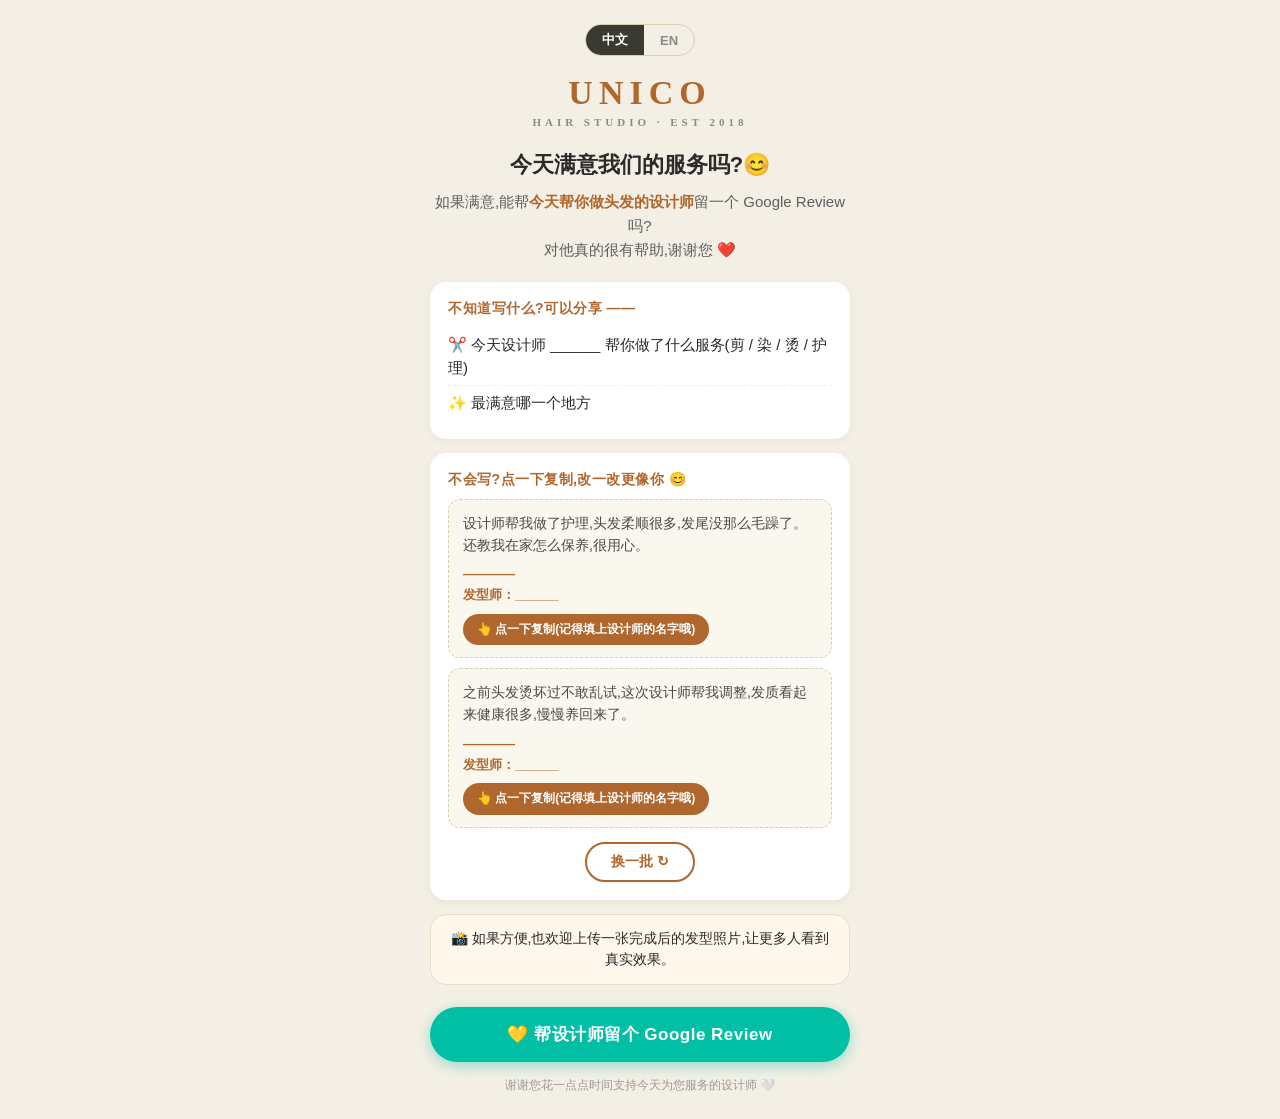
==== commit 4fad1f5d: "Add files via upload" ====
--- a/index.html
+++ b/index.html
@@ -1,257 +1,10 @@
 <!DOCTYPE html>
-<html lang="zh-Hans">
+<html lang="zh">
 <head>
 <meta charset="UTF-8">
 <meta name="viewport" content="width=device-width, initial-scale=1.0">
-<title>Hair Salon Kepong Menjalara | UNICO Hair Studio · 脸型风格设计 · 剪发 染发 烫发</title>
-<meta name="description" content="UNICO Hair Studio — hair salon in Kepong Menjalara, KL. Haircut, hair colour, perm, keratin & scalp treatment by 6 stylists. Kepong 预约制发型沙龙，先看脸型再设计，Google 4.7★ 371+ 评价。WhatsApp 012-350 0624.">
-<link rel="canonical" href="https://unicohairkl.com/">
-<meta name="geo.region" content="MY-14">
-<meta name="geo.placename" content="Kepong, Kuala Lumpur">
-<meta property="og:type" content="website">
-<meta property="og:locale" content="zh_CN">
-<meta property="og:locale:alternate" content="en_MY">
-<meta property="og:site_name" content="UNICO Hair Studio">
-<meta property="og:title" content="UNICO Hair Studio · Hair Salon Kepong Menjalara KL · 脸型风格设计沙龙">
-<meta property="og:description" content="Kepong Menjalara 预约制 hair salon · 一店六师 · 先看脸型再设计 · Google 4.7★ 371+ reviews · WhatsApp 012-350 0624">
-<meta property="og:url" content="https://unicohairkl.com/">
-<meta property="og:image" content="https://unicohairkl.com/img/og.jpg">
-<meta property="og:image:width" content="1200">
-<meta property="og:image:height" content="630">
-<meta name="twitter:card" content="summary_large_image">
-<script type="application/ld+json">
-{
- "@context": "https://schema.org",
- "@type": "HairSalon",
- "@id": "https://unicohairkl.com/#salon",
- "name": "UNICO Hair Studio (Kepong Menjalara)",
- "alternateName": [
-  "UNICO Hair Studio & Skinlab",
-  "Unico Hair Salon Kepong"
- ],
- "description": "Appointment-only hair salon in Kepong Menjalara, Kuala Lumpur. Face-shape-first haircut, hair colour, perm, keratin and scalp treatment by 6 stylists. Est. 2018.",
- "url": "https://unicohairkl.com/",
- "logo": "https://unicohairkl.com/img/logo.png",
- "image": [
-  "https://unicohairkl.com/img/og.jpg",
-  "https://unicohairkl.com/img/store.jpg"
- ],
- "telephone": "+60123500624",
- "priceRange": "RM45 - RM1160",
- "currenciesAccepted": "MYR",
- "foundingDate": "2018",
- "address": {
-  "@type": "PostalAddress",
-  "streetAddress": "G2, Menara Perniagaan Manjalara Dua, 101 Jalan Menjalara Idaman 3, Bandar Sri Manjalara",
-  "addressLocality": "Kepong",
-  "addressRegion": "Kuala Lumpur",
-  "postalCode": "52200",
-  "addressCountry": "MY"
- },
- "hasMap": "https://maps.google.com/?cid=4850923623820414612",
- "areaServed": [
-  "Kepong",
-  "Bandar Menjalara",
-  "Desa ParkCity",
-  "Sri Damansara",
-  "Kuala Lumpur"
- ],
- "openingHoursSpecification": [
-  {
-   "@type": "OpeningHoursSpecification",
-   "dayOfWeek": [
-    "Monday",
-    "Wednesday",
-    "Thursday",
-    "Friday",
-    "Saturday",
-    "Sunday"
-   ],
-   "opens": "11:00",
-   "closes": "20:00"
-  }
- ],
- "sameAs": [
-  "https://instagram.com/unico_hairstudio",
-  "https://linktr.ee/unicohairstudio",
-  "https://www.facebook.com/profile.php?id=61580668403640",
-  "https://www.beautysalon.my/salon/unico-hair-studio-kepong-menjalara"
- ],
- "potentialAction": {
-  "@type": "ReserveAction",
-  "target": {
-   "@type": "EntryPoint",
-   "urlTemplate": "https://wa.me/60123500624",
-   "actionPlatform": [
-    "http://schema.org/MobileWebPlatform",
-    "http://schema.org/DesktopWebPlatform"
-   ]
-  },
-  "result": {
-   "@type": "Reservation",
-   "name": "WhatsApp appointment"
-  }
- },
- "hasOfferCatalog": {
-  "@type": "OfferCatalog",
-  "name": "Hair Services & Price List",
-  "itemListElement": [
-   {
-    "@type": "Offer",
-    "itemOffered": {
-     "@type": "Service",
-     "name": "Women's Haircut 女士剪发"
-    },
-    "priceSpecification": {
-     "@type": "PriceSpecification",
-     "minPrice": 45,
-     "maxPrice": 155,
-     "priceCurrency": "MYR"
-    }
-   },
-   {
-    "@type": "Offer",
-    "itemOffered": {
-     "@type": "Service",
-     "name": "Men's Haircut 男士剪发"
-    },
-    "priceSpecification": {
-     "@type": "PriceSpecification",
-     "minPrice": 45,
-     "maxPrice": 98,
-     "priceCurrency": "MYR"
-    }
-   },
-   {
-    "@type": "Offer",
-    "itemOffered": {
-     "@type": "Service",
-     "name": "Hair Colour 染发"
-    },
-    "priceSpecification": {
-     "@type": "PriceSpecification",
-     "minPrice": 180,
-     "maxPrice": 380,
-     "priceCurrency": "MYR"
-    }
-   },
-   {
-    "@type": "Offer",
-    "itemOffered": {
-     "@type": "Service",
-     "name": "Perm 烫发"
-    },
-    "priceSpecification": {
-     "@type": "PriceSpecification",
-     "minPrice": 80,
-     "maxPrice": 780,
-     "priceCurrency": "MYR"
-    }
-   },
-   {
-    "@type": "Offer",
-    "itemOffered": {
-     "@type": "Service",
-     "name": "Bleach + Colour 漂染"
-    },
-    "priceSpecification": {
-     "@type": "PriceSpecification",
-     "minPrice": 550,
-     "maxPrice": 900,
-     "priceCurrency": "MYR"
-    }
-   },
-   {
-    "@type": "Offer",
-    "itemOffered": {
-     "@type": "Service",
-     "name": "Keratin Treatment"
-    },
-    "priceSpecification": {
-     "@type": "PriceSpecification",
-     "minPrice": 300,
-     "maxPrice": 480,
-     "priceCurrency": "MYR"
-    }
-   },
-   {
-    "@type": "Offer",
-    "itemOffered": {
-     "@type": "Service",
-     "name": "Milbon Hair Treatment 护理"
-    },
-    "priceSpecification": {
-     "@type": "PriceSpecification",
-     "minPrice": 180,
-     "maxPrice": 300,
-     "priceCurrency": "MYR"
-    }
-   },
-   {
-    "@type": "Offer",
-    "itemOffered": {
-     "@type": "Service",
-     "name": "La Biosthétique Scalp Treatment 头皮护理"
-    },
-    "priceSpecification": {
-     "@type": "PriceSpecification",
-     "minPrice": 280,
-     "maxPrice": 380,
-     "priceCurrency": "MYR"
-    }
-   },
-   {
-    "@type": "Offer",
-    "itemOffered": {
-     "@type": "Service",
-     "name": "UNICO SKINLAB Korean Facial Experience 韩国科技美容体验"
-    },
-    "price": 199,
-    "priceCurrency": "MYR"
-   }
-  ]
- },
- "employee": [
-  {
-   "@type": "Person",
-   "name": "JYM",
-   "jobTitle": "Director · Face Shape Design",
-   "sameAs": "https://www.instagram.com/jym.unico_hair/"
-  },
-  {
-   "@type": "Person",
-   "name": "Ken",
-   "jobTitle": "Master Stylist · Feminine Design",
-   "sameAs": "https://instagram.com/unico_ken0509"
-  },
-  {
-   "@type": "Person",
-   "name": "Ryan",
-   "jobTitle": "Master Stylist · Hair Tips",
-   "sameAs": "https://instagram.com/unico_ryannn"
-  },
-  {
-   "@type": "Person",
-   "name": "Felix",
-   "jobTitle": "Senior Stylist · Men's Cut",
-   "sameAs": "https://instagram.com/felix_unico_"
-  },
-  {
-   "@type": "Person",
-   "name": "David",
-   "jobTitle": "Senior Stylist · Hair Colour",
-   "sameAs": "https://www.instagram.com/unico_david00/"
-  },
-  {
-   "@type": "Person",
-   "name": "Rong Jin",
-   "jobTitle": "Junior Stylist",
-   "sameAs": "https://instagram.com/unico_rongjin"
-  }
- ]
-}
-</script>
-
+<meta name="robots" content="noindex, nofollow">
+<title>UNICO Hair Studio · Google Review 💛</title>
 <!-- Meta Pixel: jiajia / ID 2360374390980430 -->
 <script>
 !function(f,b,e,v,n,t,s)
@@ -265,723 +18,252 @@
 fbq('init','2360374390980430');
 fbq('track','PageView');
 </script>
-<noscript><img loading="lazy" decoding="async" height="1" width="1" style="display:none"
+<noscript><img height="1" width="1" style="display:none"
 src="https://www.facebook.com/tr?id=2360374390980430&ev=PageView&noscript=1"
 alt=""></noscript>
-
-<link rel="icon" type="image/png" href="img/logo.png">
-<link rel="preconnect" href="https://fonts.googleapis.com">
-<link rel="preconnect" href="https://fonts.gstatic.com" crossorigin>
-<link rel="preload" as="image" href="img/store.jpg" fetchpriority="high">
-<link href="https://fonts.googleapis.com/css2?family=Cormorant+Garamond:wght@400;500;600&family=Noto+Serif+SC:wght@700;900&display=swap" rel="stylesheet">
 <style>
-:root{
-  --cream:#F1EDE3; --paper:#FCFAF4; --ink:#33312A; --ink2:#5A574C;
-  --gold:#A9843F; --gold-l:#C9A45C; --terra:#B0672E; --plum:#7C3352;
-  --line:#D8D1C0; --grey:#8C8676;
-}
-*{margin:0;padding:0;box-sizing:border-box}
-html{scroll-behavior:smooth}
-body{font-family:'PingFang SC','Hiragino Sans GB','Microsoft YaHei','Noto Sans SC','Noto Sans CJK SC',sans-serif;background:var(--cream);color:var(--ink);line-height:1.7;font-weight:300;
-  background-image:radial-gradient(rgba(169,132,63,.05) 1px, transparent 1px);background-size:26px 26px}
-.serif{font-family:'Noto Serif SC',serif}
-.en{font-family:'Cormorant Garamond',serif}
-a{color:inherit;text-decoration:none}
-img{max-width:100%}
-.wrap{max-width:1080px;margin:0 auto;padding:0 22px}
-
-/* top bar */
-.bar{position:fixed;top:0;left:0;right:0;z-index:50;background:rgba(241,237,227,.92);backdrop-filter:blur(8px);border-bottom:1px solid var(--line)}
-.bar .wrap{display:flex;align-items:center;justify-content:space-between;height:58px}
-.logo{display:flex;align-items:center;gap:10px;font-family:'Cormorant Garamond',serif;font-size:24px;letter-spacing:3px;font-weight:600}
-.logo b{color:var(--gold)}
-.logo img{width:34px;height:34px;border-radius:50%;border:1px solid var(--gold-l)}
-.bar a.cta{background:#00BFA5;color:#fff;padding:9px 18px;border-radius:999px;font-size:13px;letter-spacing:1px;transition:.2s;box-shadow:0 2px 8px rgba(0,191,165,.35)}
-.bar a.cta:hover{background:#00a38d;color:#fff}
-
-/* hero */
-.hero{min-height:92vh;display:flex;align-items:center;padding:120px 0 70px;position:relative;overflow:hidden}
-.hero:before{content:"UNICO";position:absolute;right:-4%;top:8%;font-family:'Cormorant Garamond',serif;font-size:min(26vw,300px);
-  color:transparent;-webkit-text-stroke:1px rgba(169,132,63,.16);letter-spacing:6px;pointer-events:none}
-.kicker{display:flex;font-family:'PingFang SC','Hiragino Sans GB','Microsoft YaHei','Noto Sans SC',sans-serif;font-weight:400;line-height:1.4;align-items:center;gap:10px;font-size:12px;letter-spacing:4px;color:var(--gold);text-transform:uppercase;margin-bottom:22px}
-.kicker:before{content:"";width:34px;height:1px;background:var(--gold)}
-h1{font-family:'Noto Serif SC',serif;font-weight:900;font-size:clamp(34px,6.4vw,64px);line-height:1.25;letter-spacing:2px}
-h1 em{font-style:normal;color:var(--gold);position:relative}
-.hero p.sub{margin:26px 0 8px;font-size:16px;color:var(--ink2);max-width:34em}
-.hero .est{font-family:'Cormorant Garamond',serif;letter-spacing:3px;color:var(--grey);font-size:14px;margin-bottom:34px}
-.btns{display:flex;gap:14px;flex-wrap:wrap}
-.btn{display:inline-flex;align-items:center;gap:8px;padding:15px 30px;border-radius:999px;font-size:15px;letter-spacing:1px;transition:.2s;border:1px solid var(--ink)}
-.btn.solid{background:#00BFA5;border-color:#00BFA5;color:#fff;box-shadow:0 4px 14px rgba(0,191,165,.35)}
-.btn.solid:hover{background:#00a38d;border-color:#00a38d;color:#fff;transform:translateY(-2px)}
-.btn.ghost:hover{background:var(--ink);color:var(--cream)}
-.btn.gold{background:var(--gold);border-color:var(--gold);color:#fff}
-.btn.gold:hover{background:var(--terra);border-color:var(--terra);transform:translateY(-2px)}
-
-/* stats */
-.stats{border-top:1px solid var(--line);border-bottom:1px solid var(--line);background:var(--paper)}
-.stats .wrap{display:grid;grid-template-columns:repeat(4,1fr);text-align:center}
-.stat{padding:30px 8px}
-.stat+.stat{border-left:1px solid var(--line)}
-.stat b{display:block;font-family:'Cormorant Garamond',serif;font-size:38px;font-weight:600;color:var(--gold);line-height:1.1}
-.stat span{font-size:12.5px;color:var(--grey);letter-spacing:1px}
-
-/* sections */
-section{padding:90px 0}
-.sec-tag{font-size:12px;letter-spacing:5px;color:var(--gold);text-transform:uppercase;margin-bottom:14px;display:flex;align-items:center;gap:10px}
-.sec-tag:before{content:"";width:28px;height:1px;background:var(--gold)}
-h2{font-family:'Noto Serif SC',serif;font-weight:700;font-size:clamp(26px,4vw,40px);letter-spacing:2px;margin-bottom:18px}
-.lead{color:var(--ink2);max-width:38em}
-
-/* 100 challenge */
-.challenge{background:var(--paper);border-top:1px solid var(--line);border-bottom:1px solid var(--line);position:relative;overflow:hidden}
-.challenge:after{content:"100";position:absolute;right:-10px;bottom:-60px;font-family:'Cormorant Garamond',serif;font-size:280px;color:rgba(169,132,63,.08);font-weight:600;pointer-events:none}
-.quote{font-family:'Noto Serif SC',serif;font-size:clamp(20px,3vw,28px);font-weight:700;line-height:1.7;border-left:3px solid var(--gold);padding-left:24px;margin:30px 0;max-width:30em}
-.quote small{display:block;margin-top:10px;font-family:'PingFang SC','Hiragino Sans GB','Microsoft YaHei','Noto Sans SC',sans-serif;font-weight:300;font-size:14px;color:var(--grey)}
-
-/* team */
-.grid{display:grid;grid-template-columns:repeat(auto-fit,minmax(300px,1fr));gap:18px;margin-top:44px}
-.card{background:var(--paper);border:1px solid var(--line);border-radius:18px;padding:30px 28px;position:relative;transition:.25s}
-.card:hover{transform:translateY(-4px);box-shadow:0 14px 34px rgba(51,49,42,.10);border-color:var(--gold-l)}
-.card .num{position:absolute;top:22px;right:26px;font-family:'Cormorant Garamond',serif;font-size:30px;color:rgba(169,132,63,.35)}
-.card .lab{font-size:11px;letter-spacing:2.5px;color:var(--gold);text-transform:uppercase;margin-bottom:6px}
-.card h3{font-family:'Noto Serif SC',serif;font-weight:700;font-size:22px;letter-spacing:1px;margin-bottom:10px;display:flex;align-items:center;gap:10px}
-.card h3 .role{font-family:'Cormorant Garamond',serif;font-size:12px;letter-spacing:2px;color:var(--paper);background:var(--gold);padding:2px 10px;border-radius:999px;font-weight:500}
-.card p.say{font-size:14.5px;color:var(--ink2);min-height:3.2em}
-.card .sig{font-family:'Noto Serif SC',serif;font-size:15px;font-weight:700;margin:12px 0 16px}
-.card .sig:before{content:"「"}.card .sig:after{content:"」"}
-.card a.ig{font-size:13px;color:var(--gold);letter-spacing:.5px;border-bottom:1px solid transparent}
-.card a.ig:hover{border-color:var(--gold)}
-
-/* skinlab */
-.skinlab{background:var(--ink);color:var(--cream);position:relative;overflow:hidden}
-.skinlab:before{content:"SKINLAB";position:absolute;left:-2%;bottom:4%;font-family:'Cormorant Garamond',serif;font-size:min(20vw,190px);color:transparent;-webkit-text-stroke:1px rgba(252,250,244,.10);letter-spacing:6px}
-.skinlab .sec-tag{color:var(--gold-l)}
-.skinlab h2{color:var(--paper)}
-.skinlab .lead{color:#BDB8A8}
-.sk-flex{display:grid;grid-template-columns:1.2fr .8fr;gap:44px;align-items:center;margin-top:20px}
-.sk-points{list-style:none;margin-top:26px}
-.sk-points li{padding:13px 0;border-bottom:1px dashed rgba(252,250,244,.18);font-size:15px;display:flex;gap:12px}
-.sk-points li:before{content:"✦";color:var(--gold-l)}
-.price-card{background:linear-gradient(160deg,#3E3B32,#33312A);border:1px solid rgba(201,164,92,.5);border-radius:22px;padding:38px 34px;text-align:center;box-shadow:0 24px 60px rgba(0,0,0,.35)}
-.price-card .pc-tag{font-size:12px;letter-spacing:4px;color:var(--gold-l);text-transform:uppercase}
-.price-card .price{font-family:'Cormorant Garamond',serif;font-size:76px;font-weight:600;color:var(--paper);line-height:1.1;margin:10px 0 2px}
-.price-card .price sup{font-size:26px;color:var(--gold-l)}
-.price-card p{font-size:13.5px;color:#BDB8A8;margin-bottom:22px}
-.price-card .btn{border-color:var(--gold);width:100%;justify-content:center}
-
-/* reviews */
-.review-band{background:var(--paper);border-top:1px solid var(--line);border-bottom:1px solid var(--line);text-align:center}
-.stars{color:var(--gold);font-size:26px;letter-spacing:6px;margin-bottom:10px}
-.review-band .en{font-size:15px;color:var(--grey)}
-
-/* visit */
-.visit .grid2{display:grid;grid-template-columns:1fr 1fr;gap:44px;margin-top:34px}
-.visit h4{font-family:'Noto Serif SC',serif;font-weight:700;font-size:17px;margin-bottom:10px;letter-spacing:1px}
-.visit p{color:var(--ink2);font-size:15px}
-.visit .map-link{display:inline-block;margin-top:14px;color:var(--gold);border-bottom:1px solid var(--gold);font-size:14px}
-
-/* footer */
-footer{background:var(--ink);color:#9B968A;padding:54px 0 90px;font-size:13.5px}
-footer .wrap{display:flex;justify-content:space-between;gap:24px;flex-wrap:wrap}
-footer .logo{color:var(--cream);margin-bottom:10px}
-footer a:hover{color:var(--gold-l)}
-footer .soc{display:flex;flex-direction:column;gap:6px}
-
-/* floating whatsapp */
-.wa-float{position:fixed;right:18px;bottom:18px;z-index:60;background:#25D366;color:#fff;width:56px;height:56px;border-radius:50%;
-  display:flex;align-items:center;justify-content:center;font-size:28px;box-shadow:0 10px 26px rgba(0,0,0,.25);transition:.2s}
-.wa-float:hover{transform:scale(1.08)}
-
-/* photos */
-.hero-shot{margin-top:44px;border-radius:22px;overflow:hidden;border:1px solid var(--line);box-shadow:0 24px 60px rgba(51,49,42,.16);max-height:440px}
-.hero-shot img{width:100%;height:100%;object-fit:cover;display:block}
-.avatar{width:84px;height:84px;border-radius:50%;object-fit:cover;border:2px solid var(--gold-l);margin-bottom:14px;display:block}
-.gallery{display:grid;grid-template-columns:repeat(auto-fit,minmax(240px,1fr));gap:14px;margin-top:38px}
-.gallery figure{border-radius:16px;overflow:hidden;border:1px solid var(--line);aspect-ratio:4/3;background:var(--paper)}
-.gallery.works{grid-template-columns:repeat(auto-fit,minmax(200px,1fr))}
-.gallery.works figure{aspect-ratio:3/4}
-.gallery img{width:100%;height:100%;object-fit:cover;display:block;transition:.4s}
-.gallery figure:hover img{transform:scale(1.05)}
-
-/* usp */
-.usp-grid{display:grid;grid-template-columns:repeat(auto-fit,minmax(220px,1fr));gap:16px;margin-top:38px}
-.usp{background:var(--paper);border:1px solid var(--line);border-radius:16px;padding:26px 24px}
-.usp b{display:block;font-family:'Noto Serif SC',serif;font-size:17px;margin:10px 0 6px}
-.usp .ico{font-family:'Cormorant Garamond',serif;font-size:30px;color:var(--gold)}
-.usp p{font-size:13.5px;color:var(--ink2)}
-
-/* price */
-.pgrid{display:grid;grid-template-columns:repeat(auto-fit,minmax(280px,1fr));gap:18px;margin-top:40px}
-.pcardx{background:var(--paper);border:1px solid var(--line);border-radius:18px;padding:26px 26px 18px}
-.pcardx h3{font-family:'Noto Serif SC',serif;font-weight:700;font-size:18px;letter-spacing:1px;margin-bottom:4px}
-.pcardx .en2{font-family:'Cormorant Garamond',serif;color:var(--gold);font-size:14px;letter-spacing:2px;margin-bottom:12px}
-.pcardx table{width:100%;border-collapse:collapse;font-size:14px}
-.pcardx td{padding:9px 0;border-bottom:1px dashed var(--line);color:var(--ink2)}
-.pcardx td:last-child{text-align:right;color:var(--ink);font-weight:500;white-space:nowrap}
-.pcardx tr:last-child td{border-bottom:none}
-.pnote{margin-top:20px;font-size:13px;color:var(--grey)}
-
-/* steps */
-.steps{display:grid;grid-template-columns:repeat(auto-fit,minmax(240px,1fr));gap:18px;margin-top:38px}
-.step{position:relative;background:var(--paper);border:1px solid var(--line);border-radius:16px;padding:30px 26px 24px}
-.step .n{font-family:'Cormorant Garamond',serif;font-size:44px;color:rgba(169,132,63,.4);line-height:1;margin-bottom:8px}
-.step b{display:block;font-family:'Noto Serif SC',serif;font-size:17px;margin-bottom:6px}
-.step p{font-size:13.5px;color:var(--ink2)}
-
-/* vip */
-.vip-table{width:100%;border-collapse:collapse;margin-top:34px;background:var(--paper);border:1px solid var(--line);border-radius:18px;overflow:hidden;font-size:14.5px}
-.vip-table th{background:var(--ink);color:var(--cream);padding:14px 12px;font-weight:500;letter-spacing:1px;font-size:13.5px}
-.vip-table td{padding:14px 14px;border-bottom:1px solid var(--line);text-align:center;color:var(--ink2)}
-.vip-table td:last-child,.vip-table th:last-child{text-align:left;width:46%}
-.vip-table td:nth-child(-n+3){white-space:nowrap}
-.vip-table td:first-child{font-family:'Noto Serif SC',serif;color:var(--ink);font-weight:700}
-.vip-table tr:last-child td{border-bottom:none}
-.vip-table .hot{background:rgba(169,132,63,.08)}
-.vip-note{margin-top:16px;font-size:13px;color:var(--grey)}
-
-/* vip cards */
-.vip-grid{display:grid;grid-template-columns:repeat(auto-fit,minmax(225px,1fr));gap:16px;margin-top:40px}
-.vcard{background:var(--paper);border:1px solid var(--line);border-radius:18px;padding:30px 22px 24px;text-align:center;position:relative;transition:.25s}
-.vcard:hover{transform:translateY(-4px)}
-.vcard.hot{border:2px solid var(--gold);box-shadow:0 16px 38px rgba(169,132,63,.18)}
-.vcard .tag-hot{position:absolute;top:-13px;left:50%;transform:translateX(-50%);background:var(--gold);color:#fff;font-size:11px;letter-spacing:2px;padding:3px 14px;border-radius:999px;white-space:nowrap}
-.vcard .tier{font-family:'Cormorant Garamond',serif;letter-spacing:4px;font-size:14px;color:var(--grey)}
-.vcard .amt{font-family:'Cormorant Garamond',serif;font-size:42px;font-weight:600;line-height:1.2;margin:6px 0 0}
-.vcard .amt sup{font-size:16px;color:var(--grey)}
-.vcard .bonus{display:inline-block;background:rgba(169,132,63,.12);color:var(--gold);border-radius:999px;padding:4px 16px;font-size:13.5px;font-weight:500;margin:10px 0 14px}
-.vcard ul{list-style:none;font-size:13px;color:var(--ink2);line-height:2.1}
-
-/* faq */
-.faq{max-width:760px;margin-top:34px}
-.faq details{background:var(--paper);border:1px solid var(--line);border-radius:14px;margin-bottom:10px;padding:0 22px}
-.faq summary{cursor:pointer;list-style:none;padding:18px 0;font-family:'Noto Serif SC',serif;font-weight:700;font-size:15.5px;display:flex;justify-content:space-between;align-items:center}
-.faq summary:after{content:"+";font-family:'Cormorant Garamond',serif;font-size:24px;color:var(--gold);transition:.2s}
-.faq details[open] summary:after{transform:rotate(45deg)}
-.faq details p{padding:0 0 18px;font-size:14px;color:var(--ink2)}
-
-/* brands */
-.brands{border-top:1px solid var(--line);border-bottom:1px solid var(--line);background:var(--paper);padding:34px 0}
-.brands .wrap{display:flex;justify-content:center;gap:8vw;flex-wrap:wrap;align-items:center}
-.brands span{font-family:'Cormorant Garamond',serif;font-size:22px;letter-spacing:3px;color:var(--grey)}
-.brands .lbl{width:100%;text-align:center;font-size:11px;letter-spacing:3px;color:var(--gold);text-transform:uppercase;margin-bottom:6px;font-family:'PingFang SC','Hiragino Sans GB','Microsoft YaHei','Noto Sans SC',sans-serif}
-
-/* reveal animation */
-.rv{opacity:0;transform:translateY(26px);transition:opacity .7s ease,transform .7s ease}
-.rv.in{opacity:1;transform:none}
-
-@media (max-width:760px){
-  .kicker{letter-spacing:2.5px;font-size:11px}
-  .stats .wrap{grid-template-columns:repeat(2,1fr)}
-  .stat:nth-child(3){border-left:none}
-  .stat{border-top:1px solid var(--line)}
-  .stat:nth-child(-n+2){border-top:none}
-  .sk-flex{grid-template-columns:1fr}
-  .visit .grid2{grid-template-columns:1fr}
-  section{padding:64px 0}
-}
-
-/* ===== v3 设计感：保留原配色，只升级版式 ===== */
-/* hero 左字右图，拱形大图 + 金色错位描边（呼应店里的拱形镜子） */
-.hero .wrap{display:grid;grid-template-columns:1.05fr .95fr;column-gap:56px;align-items:center}
-.hero .wrap>*{grid-column:1}
-.hero .hero-shot{grid-column:2;grid-row:1/span 6;margin:0;position:relative;isolation:isolate;border:none;box-shadow:none;max-height:none;overflow:visible;border-radius:0}
-.hero .hero-shot img{border-radius:999px 999px 22px 22px;aspect-ratio:1/1.12;object-fit:cover;object-position:50% 40%;box-shadow:0 30px 70px rgba(51,49,42,.22)}
-.hero .hero-shot:before{content:"";position:absolute;inset:20px -20px -20px 20px;border:1px solid var(--gold-l);border-radius:999px 999px 22px 22px;z-index:-1}
-.hero .hero-shot:after{content:"EST.\A 2018";white-space:pre;position:absolute;left:-26px;bottom:44px;width:92px;height:92px;border-radius:50%;background:var(--ink);color:var(--gold-l);display:flex;align-items:center;justify-content:center;text-align:center;font-family:'Cormorant Garamond',serif;font-size:16px;letter-spacing:3px;line-height:1.3;box-shadow:0 10px 26px rgba(0,0,0,.28)}
-h1{line-height:1.2}
-/* 金线字带 */
-.band{overflow:hidden;border-top:1px solid var(--gold-l);border-bottom:1px solid var(--gold-l);background:var(--paper);padding:14px 0;white-space:nowrap}
-.band-in{display:inline-flex;gap:34px;align-items:center;animation:bandmove 38s linear infinite;font-family:'Cormorant Garamond',serif;font-size:19px;letter-spacing:6px;color:var(--ink)}
-.band-in i{font-style:normal;color:var(--gold);font-size:13px}
-@keyframes bandmove{to{transform:translateX(-50%)}}
-@media (prefers-reduced-motion:reduce){.band-in{animation:none}}
-/* USP：去掉方框，改成金线竖分隔的版面 */
-.usp-grid{gap:0;border-top:1px solid var(--ink);border-bottom:1px solid var(--line)}
-.usp{background:transparent;border:none;border-radius:0;padding:28px 26px}
-.usp+.usp{border-left:1px solid var(--line)}
-.usp .ico{font-size:22px}
-/* 设计师 v3b：六位统一小卡，同尺寸、同裁切、同一色调 */
-.grid{grid-template-columns:repeat(2,1fr);gap:16px;align-items:stretch;margin-top:40px}
-.card{grid-column:auto;margin:0!important;display:flex;gap:20px;align-items:center;background:var(--paper);border:1px solid var(--line);border-top:2px solid var(--line);border-radius:14px;padding:16px;box-shadow:none;transition:.25s}
-.card:hover{transform:none;border-color:var(--gold-l);box-shadow:0 10px 28px rgba(51,49,42,.08)}
-.card:nth-child(1){border-top-color:var(--gold)}
-.card .num{display:none}
-.card .avatar{flex:0 0 118px;width:118px;height:148px;margin:0;border-radius:10px;border:none;object-fit:cover;object-position:50% 25%;transition:transform .4s,box-shadow .4s}
-
-.card:nth-child(5) .avatar{object-position:50% 30%}
-.card:nth-child(6) .avatar{object-position:50% 38%}
-.card>div,.card .lab,.card h3,.card p,.card .sig,.card a{min-width:0}
-.card .info{flex:1;min-width:0}
-.card .lab{margin-bottom:2px}
-.card h3{font-size:20px;margin-bottom:6px}
-.card p.say{min-height:0;font-size:13.5px;line-height:1.6}
-.card .sig{font-size:14px;margin:8px 0 10px}
-.card a.ig{font-size:12.5px}
-/* 价目卡：金色顶线 */
-.pcardx{border-radius:6px;border-top:2px solid var(--gold)}
-/* 店内照：错落拼贴 */
-#gallery-sec .gallery{grid-template-columns:repeat(6,1fr);grid-auto-rows:160px;gap:14px}
-#gallery-sec .gallery figure{aspect-ratio:auto;border-radius:14px}
-#gallery-sec .gallery figure:nth-child(1){grid-column:1/4;grid-row:1/4}
-#gallery-sec .gallery figure:nth-child(2){grid-column:4/7;grid-row:1/3}
-#gallery-sec .gallery figure:nth-child(3){grid-column:4/7;grid-row:3/5}
-#gallery-sec .gallery figure:nth-child(4){grid-column:1/4;grid-row:4/5}
-/* 作品集：瀑布流，保留每张图原比例 */
-.gallery.works{display:block;column-count:4;column-gap:14px}
-.gallery.works figure{aspect-ratio:auto;break-inside:avoid;margin-bottom:14px;border-radius:14px}
-.gallery.works img{height:auto}
-/* 标题：金色短线 */
-h2:after{content:"";display:block;width:54px;height:2px;background:var(--gold);margin-top:16px}
-.skinlab h2:after{background:var(--gold-l)}
-@media(max-width:900px){
-  .hero .wrap{grid-template-columns:1fr}
-  .hero .hero-shot{grid-column:1;grid-row:auto;margin:40px 20px 0 0}
-  .hero .hero-shot:after{left:-8px;bottom:20px;width:76px;height:76px;font-size:13px}
-  .usp+.usp{border-left:none;border-top:1px solid var(--line)}
-  .grid{grid-template-columns:1fr}
-  .card .avatar{flex-basis:96px;width:96px;height:124px}
-  #gallery-sec .gallery{grid-template-columns:1fr 1fr;grid-auto-rows:auto}
-  #gallery-sec .gallery figure:nth-child(n){grid-column:auto;grid-row:auto;aspect-ratio:3/4}
-  .gallery.works{column-count:2}
-}
-
-/* 品牌条：线条图标 + 字标，间距收紧 */
-.brands{padding:40px 0 44px}
-.brands .wrap{gap:18px 7vw;align-items:flex-start}
-.brands .lbl{margin-bottom:8px}
-.brand{display:flex;flex-direction:column;align-items:center;gap:10px;text-align:center}
-.brand svg{width:34px;height:34px;stroke:var(--gold);fill:none;stroke-width:1.3;stroke-linecap:round;stroke-linejoin:round}
-.brand b{font-family:'Cormorant Garamond',serif;font-weight:500;font-size:22px;letter-spacing:3px;color:var(--ink2)}
-.brand em{font-style:normal;font-size:12px;letter-spacing:1px;color:var(--grey)}
-.faq .en-note{display:block;margin-top:6px;font-size:12.5px;color:var(--grey)}
+  * { margin:0; padding:0; box-sizing:border-box; }
+  body {
+    font-family: "PingFang SC","Noto Sans SC","Microsoft YaHei",sans-serif;
+    background:#F4EFE5; color:#2b2b2b;
+    min-height:100vh; display:flex; align-items:center; justify-content:center;
+    padding:24px 20px;
+  }
+  .card { max-width:420px; width:100%; text-align:center; }
+  .lang {
+    display:inline-flex; border:1px solid #d8cdb2; border-radius:999px; overflow:hidden;
+    margin-bottom:18px; font-size:13px;
+  }
+  .lang button {
+    border:none; background:transparent; padding:6px 16px; cursor:pointer;
+    color:#8a8a8a; font-size:13px; font-weight:600;
+  }
+  .lang button.on { background:#3B3A30; color:#fff; }
+  .logo {
+    font-family: Georgia,"Times New Roman",serif;
+    font-size:34px; letter-spacing:6px; color:#B0672E; font-weight:bold;
+  }
+  .logo small { display:block; font-size:11px; letter-spacing:4px; color:#8a8a8a; margin-top:4px; }
+  h1 { font-size:22px; margin:22px 0 10px; font-weight:600; }
+  .sub { font-size:15px; color:#5f5f5f; line-height:1.6; margin-bottom:20px; }
+  .sub b { color:#B0672E; }
+  .tips, .samples {
+    background:#fff; border-radius:16px; padding:18px; text-align:left;
+    box-shadow:0 2px 10px rgba(0,0,0,.05); margin-bottom:14px;
+  }
+  .tips h2, .samples h2 { font-size:14px; color:#B0672E; margin-bottom:10px; letter-spacing:.5px; }
+  .tips ul { list-style:none; }
+  .tips li { font-size:15px; line-height:1.5; padding:6px 0; border-bottom:1px dashed #eee; }
+  .tips li:last-child { border-bottom:none; }
+  .sample {
+    background:#faf7ef; border:1px dashed #d8cdb2; border-radius:12px;
+    padding:12px 14px; font-size:14px; line-height:1.6; color:#4a4a44;
+    margin-bottom:10px; cursor:pointer; position:relative;
+  }
+  .sample:active { background:#f1ecdc; }
+  .sample .stylistline { display:block; margin-top:8px; color:#B0672E; font-weight:600; font-size:13px; }
+  .sample .copyhint { display:inline-block; margin-top:8px; font-size:12px; font-weight:600; color:#fff; background:#B0672E; padding:6px 14px; border-radius:999px; }
+  .shuffle { font-size:14px; font-weight:600; color:#B0672E; background:#fff; border:2px solid #B0672E; border-radius:999px; padding:9px 24px; cursor:pointer; margin-top:4px; }
+  .shuffle:active { background:#B0672E; color:#fff; }
+  .photo {
+    background:#fff7ec; border:1px solid #eadfc8; border-radius:16px;
+    padding:13px 16px; font-size:14px; line-height:1.55; margin-bottom:22px;
+  }
+  .btn {
+    display:block; background:#00BFA5; color:#fff; text-decoration:none;
+    font-size:17px; font-weight:600; letter-spacing:.5px;
+    padding:16px 20px; border-radius:999px;
+    box-shadow:0 4px 14px rgba(0,191,165,.4);
+  }
+  .btn:active { transform:scale(.98); }
+  .note { font-size:12px; color:#9a9a9a; margin-top:14px; line-height:1.6; }
+  #toast {
+    position:fixed; bottom:30px; left:50%; transform:translateX(-50%);
+    background:#3B3A30; color:#fff; font-size:13px; padding:10px 20px;
+    border-radius:999px; opacity:0; transition:opacity .3s; pointer-events:none; white-space:nowrap;
+  }
 </style>
-<script type="application/ld+json">
-{"@context":"https://schema.org","@type":"FAQPage","mainEntity":[
-{"@type":"Question","name":"「改造 100 位」是免费的吗?","acceptedAnswer":{"@type":"Answer","text":"不是免费。这是 JYM 总监亲自设计操刀的付费改造,按价目表收费,全过程会被记录。"}},
-{"@type":"Question","name":"剪发有包含洗发吗?","acceptedAnswer":{"@type":"Answer","text":"有,全部价格都包含洗发和 Consultation。"}},
-{"@type":"Question","name":"营业时间是几点?","acceptedAnswer":{"@type":"Answer","text":"每天 11AM–8PM(最后接单 7PM),每逢星期二休息。"}},
-{"@type":"Question","name":"需要预约吗?","acceptedAnswer":{"@type":"Answer","text":"建议预约,不用久等,也方便安排最适合的设计师。WhatsApp 012-350 0624。"}},
-{"@type":"Question","name":"VIP 卡金可以买产品吗?","acceptedAnswer":{"@type":"Answer","text":"可以,服务和产品都能用(产品原价)。"}},
-{"@type":"Question","name":"有停车位吗?","acceptedAnswer":{"@type":"Answer","text":"有,店门口 Shoplot Parking。"}},
-{"@type":"Question","name":"Do I need an appointment?","acceptedAnswer":{"@type":"Answer","text":"Yes, UNICO is appointment-only. WhatsApp 012-350 0624 and we'll match you with a stylist and time slot."}},
-{"@type":"Question","name":"Is there parking at UNICO Hair Studio Kepong?","acceptedAnswer":{"@type":"Answer","text":"Yes, shoplot parking is available right in front of Menara Perniagaan Manjalara Dua."}},
-{"@type":"Question","name":"What are the opening hours?","acceptedAnswer":{"@type":"Answer","text":"Daily 11am to 8pm (last booking 7pm). Closed on Tuesdays."}}
-]}
-</script>
 </head>
 <body>
-
-<nav class="bar">
-  <div class="wrap">
-    <div class="logo"><img src="img/logo.png" width="256" height="256" alt="UNICO Hair Studio logo"><span>UNI<b>C</b>O</span></div>
-    <a class="cta" href="https://wa.me/60123500624?text=Hi%20Unico%2C%20%E6%88%91%E6%83%B3%E9%A2%84%E7%BA%A6" target="_blank">WhatsApp 预约</a>
+  <div class="card">
+    <div class="lang">
+      <button id="btn-zh" class="on" onclick="setLang('zh')">中文</button>
+      <button id="btn-en" onclick="setLang('en')">EN</button>
+    </div>
+
+    <div class="logo">UNICO<small>HAIR STUDIO · EST 2018</small></div>
+
+    <h1 id="h1"></h1>
+    <p class="sub" id="sub"></p>
+
+    <div class="tips">
+      <h2 id="tips-title"></h2>
+      <ul id="tiplist"></ul>
+    </div>
+
+    <div class="samples">
+      <h2 id="samples-title"></h2>
+      <div id="samplelist"></div>
+      <div style="text-align:center"><button class="shuffle" id="shuffle" onclick="renderSamples()"></button></div>
+    </div>
+
+    <div class="photo" id="photo"></div>
+
+    <a class="btn" id="cta" href="https://search.google.com/local/writereview?placeid=ChIJOUSDEetHzDERlM5dplXxUUM"></a>
+
+    <p class="note" id="foot"></p>
   </div>
-</nav>
-
-<header class="hero">
-  <div class="wrap">
-    <h1 class="rv"><span class="kicker">Hair Salon · Kepong Menjalara, KL</span>同一个 UNICO<br>不同的<em>设计哲学</em></h1>
-    <p class="sub rv">先看脸型,再设计。不随便剪流行款——一店六师,各有绝活,总有一位是为你准备的。</p>
-    <div class="est rv">HAIR STUDIO &nbsp;·&nbsp; EST 2018 &nbsp;·&nbsp; SKINLAB</div>
-    <div class="btns rv">
-      <a class="btn solid" href="#booking">立即预约</a>
-      <a class="btn ghost" href="#team">认识六位设计师</a>
-    </div>
-    <div class="hero-shot rv"><img src="img/store.jpg" width="1200" height="900" fetchpriority="high" alt="UNICO Hair Studio storefront — hair salon in Kepong Menjalara, Kuala Lumpur 店面" onerror="this.parentElement.remove()"></div>
-  </div>
-</header>
-<div class="band" aria-hidden="true"><div class="band-in"><span>FACE SHAPE FIRST</span><i>✦</i><span>BY APPOINTMENT</span><i>✦</i><span>一店六师</span><i>✦</i><span>EST. 2018</span><i>✦</i><span>KEPONG MENJALARA</span><i>✦</i><span>FACE SHAPE FIRST</span><i>✦</i><span>BY APPOINTMENT</span><i>✦</i><span>一店六师</span><i>✦</i><span>EST. 2018</span><i>✦</i><span>KEPONG MENJALARA</span><i>✦</i></div></div>
-
-
-<section>
-  <div class="wrap">
-    <div class="sec-tag rv">Why Unico · Kepong Hair Salon</div>
-    <h2 class="rv">为什么选 UNICO</h2>
-    <div class="usp-grid">
-      <div class="usp rv"><div class="ico">◐</div><b>先看脸型,再设计</b><p>不随便剪流行款——按你的脸型、发质和生活方式来设计。</p></div>
-      <div class="usp rv"><div class="ico">✦</div><b>一店六师,按风格选人</b><p>六种设计哲学,总有一位是为你准备的,不必碰运气。</p></div>
-      <div class="usp rv"><div class="ico">✳</div><b>预约制,不用等</b><p>By Appointment——你的时段就是你的,坐下就开始。</p></div>
-      <div class="usp rv"><div class="ico">❋</div><b>好发型 = 好打理</b><p>我们的标准:回家吹干就有型,不需要每天跟头发搏斗。</p></div>
-    </div>
-  </div>
-</section>
-
-<section id="about" lang="en" style="padding-top:0">
-  <div class="wrap">
-    <div class="sec-tag rv">About UNICO · Kepong Menjalara</div>
-    <h2 class="rv" style="font-family:'Cormorant Garamond',serif;font-weight:600;letter-spacing:.5px">A face-shape-first hair salon in Kepong Menjalara, Kuala Lumpur</h2>
-    <div class="lead rv" style="max-width:44em">
-      <p style="margin-bottom:14px">UNICO Hair Studio is an appointment-only hair salon in Bandar Sri Menjalara, Kepong, established in 2018. Instead of copying trending styles, our six stylists design each haircut, hair colour and perm around your face shape, hair texture and daily routine — so it still looks good when you blow-dry it yourself at home.</p>
-      <p style="margin-bottom:14px">Services include women's and men's haircuts, hair colour and touch-up, digital and root perms, bleach &amp; colour, keratin treatment, Milbon and Olaplex hair treatments, and La Biosthétique scalp treatment. Every price includes wash and consultation. Our second line, <strong>UNICO SKINLAB</strong>, offers Korean-technology facial treatments in the same building.</p>
-      <p>Located at G2, Menara Perniagaan Manjalara Dua (shoplot parking in front), we're open daily 11am–8pm except Tuesdays. Rated 4.7★ from 370+ Google reviews. Book via WhatsApp <a href="https://wa.me/60123500624?text=Hi%20UNICO%2C%20I%27d%20like%20to%20book%20an%20appointment" target="_blank" style="color:var(--gold);border-bottom:1px solid var(--gold)">012-350 0624</a>.</p>
-    </div>
-  </div>
-</section>
-
-
-<section id="team">
-  <div class="wrap">
-    <div class="sec-tag rv">Our 6 Hair Stylists · Kepong KL</div>
-    <h2 class="rv">一店六师,各有绝活</h2>
-    <p class="lead rv">你不必永远指定同一位——按你要的风格,选对的人。</p>
-    <div class="grid">
-      <div class="card rv"><div class="num">01</div><img loading="lazy" decoding="async" class="avatar" src="img/jym.jpg" width="240" height="240" alt="JYM — Director, face shape design · UNICO Hair Studio Kepong 脸型风格设计" onerror="this.remove()"><div class="info"><div class="lab">Face Shape Design</div><h3>JYM <span class="role">DIRECTOR</span></h3>
-        <p class="say">30+ 女性脸型风格设计 · 改造 100 位姐姐系列主理人</p>
-        <div class="sig">发型不是剪出来的,是设计出来的</div>
-        <a class="ig" href="https://www.instagram.com/jym.unico_hair/" target="_blank"><svg width="14" height="14" viewBox="0 0 24 24" fill="none" stroke="currentColor" stroke-width="2" style="vertical-align:-2px;margin-right:5px"><rect x="2" y="2" width="20" height="20" rx="5"/><circle cx="12" cy="12" r="4.5"/><circle cx="17.5" cy="6.5" r="1.2" fill="currentColor" stroke="none"/></svg>@jym.unico_hair · 更多作品 ➡</a></div></div>
-      <div class="card rv"><div class="num">02</div><img loading="lazy" decoding="async" class="avatar" src="img/ken-front.jpg" width="240" height="240" alt="Ken — Master stylist, feminine design · UNICO Hair Studio Kepong 女生风格发型" onerror="this.remove()"><div class="info"><div class="lab">Feminine Design</div><h3>Ken <span class="role">MASTER</span></h3>
-        <p class="say">90/00 后女生的风格发型设计 · 帮你找到适合自己的风格</p>
-        <div class="sig">换个发型,也可以换种感觉</div>
-        <a class="ig" href="https://instagram.com/unico_ken0509" target="_blank"><svg width="14" height="14" viewBox="0 0 24 24" fill="none" stroke="currentColor" stroke-width="2" style="vertical-align:-2px;margin-right:5px"><rect x="2" y="2" width="20" height="20" rx="5"/><circle cx="12" cy="12" r="4.5"/><circle cx="17.5" cy="6.5" r="1.2" fill="currentColor" stroke="none"/></svg>@unico_ken0509 · 更多作品 ➡</a></div></div>
-      <div class="card rv"><div class="num">03</div><img loading="lazy" decoding="async" class="avatar" src="img/ryan.jpg" width="240" height="320" alt="Ryan — Master stylist, face shape & perm advice · UNICO Hair Studio Kepong" onerror="this.remove()"><div class="info"><div class="lab">Hair Tips</div><h3>Ryan <span class="role">MASTER</span></h3>
-        <p class="say">帮你分析脸型 | 该剪什么刘海、做什么烫发</p>
-        <div class="sig">我 30 秒帮你找到答案</div>
-        <a class="ig" href="https://instagram.com/unico_ryannn" target="_blank"><svg width="14" height="14" viewBox="0 0 24 24" fill="none" stroke="currentColor" stroke-width="2" style="vertical-align:-2px;margin-right:5px"><rect x="2" y="2" width="20" height="20" rx="5"/><circle cx="12" cy="12" r="4.5"/><circle cx="17.5" cy="6.5" r="1.2" fill="currentColor" stroke="none"/></svg>@unico_ryannn · 更多作品 ➡</a></div></div>
-      <div class="card rv"><div class="num">04</div><img loading="lazy" decoding="async" class="avatar" src="img/felix.jpg" width="240" height="320" alt="Felix — Senior stylist, men's haircut · UNICO Hair Studio Kepong 男士剪发" onerror="this.remove()"><div class="info"><div class="lab">Gentlemen Club</div><h3>Felix <span class="role">SENIOR</span></h3>
-        <p class="say">男士剪发 · 熟客都懂的那把剪刀</p>
-        <div class="sig">真正的好发型,是半年后还好整理</div>
-        <a class="ig" href="https://instagram.com/felix_unico_" target="_blank"><svg width="14" height="14" viewBox="0 0 24 24" fill="none" stroke="currentColor" stroke-width="2" style="vertical-align:-2px;margin-right:5px"><rect x="2" y="2" width="20" height="20" rx="5"/><circle cx="12" cy="12" r="4.5"/><circle cx="17.5" cy="6.5" r="1.2" fill="currentColor" stroke="none"/></svg>@felix_unico_ · 更多作品 ➡</a></div></div>
-      <div class="card rv"><div class="num">05</div><img loading="lazy" decoding="async" class="avatar" src="img/david.jpg" width="240" height="240" alt="David — Senior stylist, hair colour · UNICO Hair Studio Kepong 染发" onerror="this.remove()"><div class="info"><div class="lab">Hair Color Lab</div><h3>David <span class="role">SENIOR</span></h3>
-        <p class="say">高层次长发 × 显白发色 · 温柔帮你把头发变轻</p>
-        <div class="sig">发色决定你的气色</div>
-        <a class="ig" href="https://www.instagram.com/unico_david00/" target="_blank"><svg width="14" height="14" viewBox="0 0 24 24" fill="none" stroke="currentColor" stroke-width="2" style="vertical-align:-2px;margin-right:5px"><rect x="2" y="2" width="20" height="20" rx="5"/><circle cx="12" cy="12" r="4.5"/><circle cx="17.5" cy="6.5" r="1.2" fill="currentColor" stroke="none"/></svg>@unico_david00 · 更多作品 ➡</a></div></div>
-      <div class="card rv"><div class="num">06</div><img loading="lazy" decoding="async" class="avatar" src="img/rongjin.jpg" width="240" height="240" alt="Rong Jin — Junior stylist · UNICO Hair Studio Kepong" onerror="this.remove()"><div class="info"><div class="lab">Academy</div><h3>Rong Jin <span class="role">JUNIOR</span></h3>
-        <p class="say">00 后新生代 · 100 天成长日记进行中</p>
-        <div class="sig">今天比昨天更进步一点</div>
-        <a class="ig" href="https://instagram.com/unico_rongjin" target="_blank"><svg width="14" height="14" viewBox="0 0 24 24" fill="none" stroke="currentColor" stroke-width="2" style="vertical-align:-2px;margin-right:5px"><rect x="2" y="2" width="20" height="20" rx="5"/><circle cx="12" cy="12" r="4.5"/><circle cx="17.5" cy="6.5" r="1.2" fill="currentColor" stroke="none"/></svg>@unico_rongjin · 更多作品 ➡</a></div></div>
-    </div>
-  </div>
-</section>
-
-<section class="challenge">
-  <div class="wrap">
-    <div class="sec-tag rv">JYM · Signature Series · 总监个人企划</div>
-    <h2 class="rv">JYM:在 KL 改造 100 位 30+ 姐姐</h2>
-    <p class="lead rv">进店说「随便」,出来永远是安全发型——30+ 的你,值得被认真设计一次。</p>
-    <div class="quote rv">30+,正是你最好看的时候。<small>—— 100 位真实改造 · 全程记录 · 陪你找到最适合自己的样子</small></div>
-    <a class="btn gold rv" href="https://wa.me/60123500624?text=%E6%88%91%E8%A6%81%E6%94%B9%E9%80%A0" target="_blank">报名改造 · 也许下一位就是你</a>
-    <p class="rv" style="margin-top:16px;font-size:13px;color:var(--grey)">※ 本企划为总监 JYM 个人代表作,由他亲自设计操刀 · 正常收费服务(按价目表)· 全程记录,成为 100 位之一 · 其他年龄层与风格,五位设计师照常为你服务</p>
-  </div>
-</section>
-
-<section id="price">
-  <div class="wrap">
-    <div class="sec-tag rv">Hair Salon Price List · Kepong KL</div>
-    <h2 class="rv">服务与价目</h2>
-    <p class="lead rv">全部价格已包含洗发 + Consultation。</p>
-    <div class="pgrid">
-      <div class="pcardx rv"><h3>剪发</h3><div class="en2">HAIRCUT</div>
-        <table>
-          <tr><td>Director(Jym)· 女 / 男</td><td>RM155 / RM98</td></tr>
-          <tr><td>Master · 女 / 男</td><td>RM88 / RM65</td></tr>
-          <tr><td>Senior · 女 / 男</td><td>RM72 / RM65</td></tr>
-          <tr><td>Junior</td><td>RM45</td></tr>
-          <tr><td>小孩(12 岁以下)</td><td>RM45</td></tr>
-        </table></div>
-      <div class="pcardx rv"><h3>染发</h3><div class="en2">HAIR COLOUR</div>
-        <table>
-          <tr><td>女(短 / 中 / 长)</td><td>RM280 / 330 / 380</td></tr>
-          <tr><td>男</td><td>RM180</td></tr>
-          <tr><td>Touch Up 补染</td><td>RM180</td></tr>
-        </table></div>
-      <div class="pcardx rv"><h3>烫发</h3><div class="en2">PERM</div>
-        <table>
-          <tr><td>女(短 / 中 / 长)</td><td>RM580 / 680 / 780</td></tr>
-          <tr><td>男</td><td>RM350</td></tr>
-          <tr><td>Root Perm</td><td>RM180</td></tr>
-          <tr><td>Down Perm</td><td>RM80</td></tr>
-        </table></div>
-      <div class="pcardx rv"><h3>漂 + 染</h3><div class="en2">BLEACH + COLOUR</div>
-        <table>
-          <tr><td>女(短 / 中 / 长)</td><td>RM750 / 820 / 900</td></tr>
-          <tr><td>男</td><td>RM550–580</td></tr>
-        </table></div>
-      <div class="pcardx rv"><h3>配套</h3><div class="en2">PACKAGE</div>
-        <table>
-          <tr><td>烫 + 染 + 护理 + 剪(短/中/长)</td><td>RM860 / 1010 / 1160</td></tr>
-          <tr><td>染 + 护理 + 剪(短/中/长)</td><td>RM480 / 580 / 680</td></tr>
-        </table></div>
-      <div class="pcardx rv"><h3>护理</h3><div class="en2">HAIR TREATMENT</div>
-        <table>
-          <tr><td>Global Milbon(短/中/长)</td><td>RM200 / 250 / 300</td></tr>
-          <tr><td>Pjoli Treatment · Milbon(短/中/长)</td><td>RM180 / 200 / 250</td></tr>
-          <tr><td>Keratin Treatment(短/中/长)</td><td>RM300 / 400 / 480</td></tr>
-        </table></div>
-      <div class="pcardx rv"><h3>头皮护理</h3><div class="en2">SCALP TREATMENT</div>
-        <table>
-          <tr><td>La Biosthétique Therapy(男/女)</td><td>RM280–380</td></tr>
-        </table></div>
-    </div>
-    <p class="pnote rv">实际收费将根据头发长度、发量及设计师评估确认。</p>
-  </div>
-</section>
-
-<section style="padding-top:0">
-  <div class="wrap">
-    <div class="sec-tag rv">How To Book · WhatsApp Appointment</div>
-    <h2 class="rv">怎么预约,三步</h2>
-    <div class="steps">
-      <div class="step rv"><div class="n">01</div><b>WhatsApp 我们</b><p>讲你想要的感觉,或直接丢参考图——不确定要什么也没关系。</p></div>
-      <div class="step rv"><div class="n">02</div><b>帮你配对设计师 + 时间</b><p>按你要的风格推荐最适合的设计师,锁定你的专属时段。</p></div>
-      <div class="step rv"><div class="n">03</div><b>到店,先设计再动剪</b><p>坐下先看脸型聊需求,方案讲清楚才开始——全程有商有量。</p></div>
-    </div>
-    <p class="rv" style="margin-top:28px"><a class="btn solid" href="#booking">现在预约 ↓</a></p>
-  </div>
-</section>
-
-<section style="padding-top:0" id="booking">
-  <div class="wrap">
-    <div class="sec-tag rv">Book Now · Online Appointment</div>
-    <h2 class="rv">在线预约</h2>
-    <p class="lead rv">30 秒填好,一键发到我们 WhatsApp,前台会跟你确认时段。</p>
-    <style>
-      .bkform{max-width:640px;background:var(--paper);border:1px solid #E4DECF;border-radius:16px;padding:26px 24px;margin-top:10px}
-      .bkform .fld{margin-bottom:16px}
-      .bkform label{display:block;font-size:12.5px;letter-spacing:1px;color:var(--ink2);margin-bottom:6px}
-      .bkform input,.bkform select,.bkform textarea{width:100%;padding:11px 13px;border:1px solid #D8D1BE;border-radius:10px;background:#fff;font-family:inherit;font-size:14.5px;color:var(--ink)}
-      .bkform input:focus,.bkform select:focus,.bkform textarea:focus{outline:none;border-color:var(--gold)}
-      .bkform .row2{display:grid;grid-template-columns:1fr 1fr;gap:12px}
-      @media(max-width:560px){.bkform .row2{grid-template-columns:1fr}}
-      .bkform .hint{font-size:12px;color:var(--terra);margin-top:5px;display:none}
-      .bkform .bkbtn{width:100%;margin-top:6px;background:#00BFA5;color:#fff;border:none;border-radius:999px;padding:14px;font-size:15px;letter-spacing:1px;cursor:pointer;transition:.2s;font-family:inherit;box-shadow:0 4px 14px rgba(0,191,165,.35)}
-      .bkform .bkbtn:hover{background:#00a38d;color:#fff}
-      .bkform .fine{font-size:11.5px;color:var(--ink2);margin-top:10px;text-align:center}
-    </style>
-    <form class="bkform rv" id="bkform" onsubmit="return sendBooking(event)">
-      <div class="row2">
-        <div class="fld"><label>你的名字 *</label><input type="text" id="bk-name" required placeholder="怎么称呼你?"></div>
-        <div class="fld"><label>联系电话 *</label><input type="tel" id="bk-phone" required placeholder="例: 012-3456789" pattern="[0-9+\- ]{9,15}"></div>
-      </div>
-      <div class="row2">
-        <div class="fld"><label>想做的服务 *</label>
-          <select id="bk-service" required>
-            <option value="">请选择</option>
-            <option>剪发</option><option>染发</option><option>烫发</option>
-            <option>染烫 + 护理配套</option><option>头皮护理</option>
-            <option>SKINLAB 体验 (RM199)</option><option>不确定,先咨询</option>
-          </select></div>
-        <div class="fld"><label>指定设计师</label>
-          <select id="bk-stylist">
-            <option>帮我推荐</option><option>JYM (Director)</option><option>Ken</option>
-            <option>Ryan</option><option>David</option><option>Felix</option><option>Rong Jin</option>
-          </select></div>
-      </div>
-      <div class="row2">
-        <div class="fld"><label>想来的日期 *</label><input type="date" id="bk-date" required>
-          <div class="hint" id="bk-tue-hint">星期二我们休息哦,请选别天 🙏</div></div>
-        <div class="fld"><label>时段 *</label>
-          <select id="bk-time" required>
-            <option value="">请选择</option>
-            <option>11AM – 1PM</option><option>1PM – 4PM</option><option>4PM – 7PM</option>
-          </select></div>
-      </div>
-      <div class="fld"><label>备注(可选)</label><textarea id="bk-note" rows="2" placeholder="例:想剪短 / 有参考图到时发你 / 第一次来"></textarea></div>
-      <button class="bkbtn" type="submit">通过 WhatsApp 发送预约 ➔</button>
-      <p class="fine">点击后会打开 WhatsApp,预约内容已帮你写好,发送即可。前台确认后时段才算锁定。</p>
-    </form>
-    <script>
-      (function(){
-        var d=document.getElementById('bk-date');
-        var t=new Date();d.min=t.toISOString().split('T')[0];
-        d.addEventListener('change',function(){
-          var hint=document.getElementById('bk-tue-hint');
-          var isTue=new Date(this.value+'T00:00:00').getDay()===2;
-          hint.style.display=isTue?'block':'none';
-          if(isTue)this.value='';
-        });
-      })();
-      function sendBooking(e){
-        e.preventDefault();
-        var g=function(id){return document.getElementById(id).value.trim()};
-        var dt=new Date(g('bk-date')+'T00:00:00');
-        var wd=['日','一','二','三','四','五','六'][dt.getDay()];
-        var msg='Hi Unico, 我想预约 🗓️\n姓名: '+g('bk-name')
-          +'\n电话: '+g('bk-phone')
-          +'\n服务: '+g('bk-service')
-          +'\n设计师: '+g('bk-stylist')
-          +'\n日期: '+g('bk-date')+' (星期'+wd+')'
-          +'\n时段: '+g('bk-time');
-        var note=g('bk-note'); if(note)msg+='\n备注: '+note;
-        msg+='\n— 来自官网预约表单';
-        if(typeof fbq==='function')fbq('track','Schedule');
-        window.open('https://wa.me/60123500624?text='+encodeURIComponent(msg),'_blank');
-        return false;
-      }
-    </script>
-  </div>
-</section>
-
-<section style="padding-top:0" id="gallery-sec">
-  <div class="wrap">
-    <div class="sec-tag rv">Our Salon · Bandar Menjalara</div>
-    <h2 class="rv">店里长这样</h2>
-    <div class="gallery">
-      <figure class="rv"><img loading="lazy" decoding="async" src="img/salon-1.jpg" width="746" height="941" alt="UNICO Hair Studio Kepong Menjalara salon interior 店内环境 1" onerror="this.parentElement.remove()"></figure>
-      <figure class="rv"><img loading="lazy" decoding="async" src="img/salon-2.jpg" width="698" height="872" alt="UNICO Hair Studio Kepong Menjalara salon interior 店内环境 2" onerror="this.parentElement.remove()"></figure>
-      <figure class="rv"><img loading="lazy" decoding="async" src="img/salon-3.jpg" width="711" height="896" alt="UNICO Hair Studio Kepong Menjalara salon interior 店内环境 3" onerror="this.parentElement.remove()"></figure>
-      <figure class="rv"><img loading="lazy" decoding="async" src="img/salon-4.jpg" width="795" height="647" alt="UNICO Hair Studio Kepong Menjalara salon interior 店内环境 4" onerror="this.parentElement.remove()"></figure>
-    </div>
-  </div>
-</section>
-
-<section class="skinlab" id="skinlab">
-  <div class="wrap">
-    <div class="sec-tag rv">New · 第二条线</div>
-    <h2 class="rv">UNICO SKINLAB<br>韩国科技美容</h2>
-    <div class="sk-flex">
-      <div>
-        <p class="lead rv">头发交给我们八年了,现在皮肤也可以。仪器、产品、技术标准,全部来自韩国——不是随便进货的三无产品。</p>
-        <ul class="sk-points">
-          <li class="rv">韩国医院 · 韩国院长技术标准</li>
-          <li class="rv">仪器与产品来自韩国工厂</li>
-          <li class="rv">跟发廊同一个老板、同一个品牌</li>
-          <li class="rv">先体验,满意再决定——没有压力</li>
-        </ul>
-      </div>
-      <div class="price-card rv">
-        <div class="pc-tag">Experience Pass</div>
-        <div class="price"><sup>RM</sup>199</div>
-        <p>韩国科技美容 · 单次体验价<br>名额有限,先到先得</p>
-        <a class="btn gold" href="https://wa.me/60123500624?text=%E6%88%91%E8%A6%81%20RM199%20%E4%BD%93%E9%AA%8C%E5%8D%A1" target="_blank">WhatsApp 领体验卡</a>
-      </div>
-    </div>
-  </div>
-</section>
-
-<section id="vip">
-  <div class="wrap">
-    <div class="sec-tag rv">Membership</div>
-    <h2 class="rv">UNICO VIP 会员</h2>
-    <p class="lead rv">加入 Unico VIP,除了会员卡金,还有生日礼遇、免费洗头造型、精选产品及家人共享等会员礼遇。</p>
-    <div class="vip-grid">
-      <div class="vcard rv"><div class="tier">BASIC</div><div class="amt"><sup>RM</sup>500</div><div class="bonus">送卡金 RM50</div>
-        <ul><li>卡金全店通用</li><li>服务 + 产品</li></ul></div>
-      <div class="vcard rv"><div class="tier">CLASSIC</div><div class="amt"><sup>RM</sup>1,000</div><div class="bonus">送卡金 RM88</div>
-        <ul><li>卡金全店通用</li><li>直系家人共享</li></ul></div>
-      <div class="vcard hot rv"><div class="tag-hot">最受欢迎</div><div class="tier">⭐ GOLD</div><div class="amt"><sup>RM</sup>2,000</div><div class="bonus">送卡金 RM168</div>
-        <ul><li>免费洗头造型 1 次</li><li>生日 RM50 抵用</li><li>精选产品礼</li></ul></div>
-      <div class="vcard rv"><div class="tier">💎 BLACK</div><div class="amt"><sup>RM</sup>3,000</div><div class="bonus">送卡金 RM298</div>
-        <ul><li>免费洗头造型 1 次</li><li>生日 RM80 抵用</li><li>精选产品礼</li></ul></div>
-    </div>
-    <p class="vip-note rv">卡金 12 个月有效 · 服务与产品通用 · 直系家庭共享 · 详情向店内团队查询</p>
-    <p class="rv" style="margin-top:20px"><a class="btn gold" href="https://wa.me/60123500624?text=%E6%88%91%E6%83%B3%E4%BA%86%E8%A7%A3%20VIP%20%E4%BC%9A%E5%91%98" target="_blank">了解 VIP 会员</a></p>
-  </div>
-</section>
-
-<section style="padding-top:0" id="faq">
-  <div class="wrap">
-    <div class="sec-tag rv">FAQ</div>
-    <h2 class="rv">常见问题</h2>
-    <div class="faq rv">
-      <details><summary>「改造 100 位」是免费的吗?</summary><p>不是免费哦。这是 JYM 总监亲自设计操刀的付费改造,按价目表收费。特别的是:全过程会被记录,你会成为 100 位姐姐的其中一位。</p></details>
-      <details><summary>剪发有包含洗发吗?</summary><p>有,全部价格都包含洗发和 Consultation。</p></details>
-      <details><summary>营业时间是几点?</summary><p>每天 11AM–8PM(最后接单 7PM),每逢星期二休息。<span class="en-note" lang="en">Open daily 11am–8pm (last booking 7pm), closed on Tuesdays.</span></p></details>
-      <details><summary>需要预约吗?</summary><p>建议预约——不用久等,也方便帮你安排最适合的设计师。WhatsApp 012-350 0624。<span class="en-note" lang="en">Appointment-only: WhatsApp us and we'll match you with a stylist and time slot.</span></p></details>
-      <details><summary>不知道选哪位设计师怎么办?</summary><p>WhatsApp 告诉我们你想要的风格,我们帮你配:总监设计约 Jym,日常剪染 Master 都很稳,男士剪发找 Felix。</p></details>
-      <details><summary>VIP 卡金可以买产品吗?</summary><p>可以,服务和产品都能用(产品原价)。</p></details>
-      <details><summary>有停车位吗?</summary><p>有,店门口 Shoplot Parking,好停。<span class="en-note" lang="en">Shoplot parking right in front of Menara Perniagaan Manjalara Dua, Kepong.</span></p></details>
-    </div>
-  </div>
-</section>
-
-<div class="brands">
-  <div class="wrap">
-    <div class="lbl">我们使用的品牌</div>
-    <div class="brand"><svg viewBox="0 0 32 32"><path d="M13 3h6v4h-6z"/><path d="M12 7h8v3l2 3v14a2 2 0 0 1-2 2h-8a2 2 0 0 1-2-2V13l2-3z"/><path d="M10 18h12"/></svg><b>MILBON</b><em>日本发质护理</em></div><div class="brand"><svg viewBox="0 0 32 32"><path d="M16 4s8 9 8 15a8 8 0 0 1-16 0c0-6 8-15 8-15z"/><path d="M12 20a4 4 0 0 0 4 4"/></svg><b>OLAPLEX</b><em>键合修护</em></div><div class="brand"><svg viewBox="0 0 32 32"><path d="M6 20a10 10 0 0 1 20 0z"/><path d="M10 20v-4M16 20V12M22 20v-4"/><path d="M8 25h16"/></svg><b>LA BIOSTHÉTIQUE</b><em>头皮护理</em></div><div class="brand"><svg viewBox="0 0 32 32"><rect x="8" y="13" width="16" height="14" rx="3"/><path d="M10 13v-3h12v3"/><path d="M12 20h8"/></svg><b>GOLDILOCKS</b></div>
-  </div>
-</div>
-
-<section id="works-sec">
-  <div class="wrap">
-    <div class="sec-tag rv">Our Work · Haircut, Colour & Perm</div>
-    <h2 class="rv">作品集</h2>
-    <p class="lead rv">每一颗头,都先设计再动剪。</p>
-    <div class="gallery works">
-      <figure class="rv"><img loading="lazy" decoding="async" src="img/work-1.jpg" width="498" height="1080" alt="UNICO Hair Studio Kepong — haircut 作品 1" onerror="this.parentElement.remove()"></figure>
-      <figure class="rv"><img loading="lazy" decoding="async" src="img/work-2.jpg" width="724" height="1280" alt="UNICO Hair Studio Kepong — hair colour 作品 2" onerror="this.parentElement.remove()"></figure>
-      <figure class="rv"><img loading="lazy" decoding="async" src="img/work-3.jpg" width="804" height="1280" alt="UNICO Hair Studio Kepong — perm 作品 3" onerror="this.parentElement.remove()"></figure>
-      <figure class="rv"><img loading="lazy" decoding="async" src="img/work-4.jpg" width="718" height="1280" alt="UNICO Hair Studio Kepong — haircut & styling 作品 4" onerror="this.parentElement.remove()"></figure>
-      <figure class="rv"><img loading="lazy" decoding="async" src="img/work-5.jpg" width="1182" height="2560" alt="UNICO Hair Studio Kepong — hair colour 作品 5" onerror="this.parentElement.remove()"></figure>
-      <figure class="rv"><img loading="lazy" decoding="async" src="img/work-6.jpg" width="590" height="1280" alt="UNICO Hair Studio Kepong — perm 作品 6" onerror="this.parentElement.remove()"></figure>
-      <figure class="rv"><img loading="lazy" decoding="async" src="img/work-7.jpg" width="724" height="1280" alt="UNICO Hair Studio Kepong — haircut 作品 7" onerror="this.parentElement.remove()"></figure>
-      <figure class="rv"><img loading="lazy" decoding="async" src="img/work-8.jpg" width="810" height="1080" alt="UNICO Hair Studio Kepong — hair colour 作品 8" onerror="this.parentElement.remove()"></figure>
-    </div>
-    <p class="rv" style="margin-top:26px"><a class="btn ghost" href="https://instagram.com/unico_hairstudio" target="_blank">IG 看更多作品 ↗</a></p>
-  </div>
-</section>
-
-<div class="stats">
-  <div class="wrap">
-    <div class="stat rv"><b>4.7★</b><span>Google 评分</span></div>
-    <div class="stat rv"><b>371+</b><span>真实评价</span></div>
-    <div class="stat rv"><b>67%</b><span>老客回头率</span></div>
-    <div class="stat rv"><b>6</b><span>位设计师 · 六种哲学</span></div>
-  </div>
-</div>
-
-<section class="review-band">
-  <div class="wrap">
-    <div class="stars rv" style="font-size:34px">★★★★★</div>
-    <p class="rv" style="margin-top:14px;display:flex;gap:14px;justify-content:center;flex-wrap:wrap"><a class="btn gold" href="/review" target="_blank">⭐ 给我们评价</a><a class="btn ghost" href="https://maps.google.com/?cid=4850923623820414612" target="_blank">看 Google 评价</a></p>
-  </div>
-</section>
-
-<section class="visit">
-  <div class="wrap">
-    <div class="sec-tag rv">Location · Kepong Menjalara KL</div>
-    <h2 class="rv">来店 · 预约制</h2>
-    <div class="grid2">
-      <div class="rv">
-        <h4>地址 & 停车</h4>
-        <p>G2, Menara Perniagaan Manjalara Dua,<br>101 Jalan Menjalara Idaman 3,<br>Bandar Sri Manjalara, 52200 Kuala Lumpur<br>🚗 店前 Shoplot Parking</p>
-        <a class="map-link" href="https://maps.google.com/?cid=4850923623820414612" target="_blank">Google Maps 导航 ↗</a>
-      </div>
-      <div class="rv">
-        <h4>营业时间 & 预约</h4>
-        <p>每天 11AM – 8PM(最后接单 7PM)<br>每逢星期二休息<br>WhatsApp:012-350 0624 · By Appointment</p>
-        <a class="map-link" href="https://linktr.ee/unicohairstudio" target="_blank">全部平台入口 linktr.ee ↗</a>
-      </div>
-    </div>
-  </div>
-</section>
-
-<footer>
-  <div class="wrap">
-    <div>
-      <div class="logo"><img src="img/logo.png" width="256" height="256" alt="UNICO Hair Studio logo"><span>UNI<b>C</b>O</span></div>
-      <p>Hair Salon & Skinlab · EST 2018<br>G2, Menara Perniagaan Manjalara Dua, 101 Jalan Menjalara Idaman 3,<br>Bandar Sri Manjalara, 52200 Kepong, Kuala Lumpur<br><a href="tel:+60123500624">012-350 0624</a> · Closed Tuesdays</p>
-    </div>
-    <div class="soc">
-      <a href="https://instagram.com/unico_hairstudio" target="_blank">Instagram ↗</a>
-      <a href="https://linktr.ee/unicohairstudio" target="_blank">Linktree ↗</a>
-      <a href="https://wa.me/60123500624" target="_blank">WhatsApp ↗</a>
-      <a href="https://maps.google.com/?cid=4850923623820414612" target="_blank">Google Maps ↗</a>
-    </div>
-  </div>
-</footer>
-
-<a class="wa-float" href="https://wa.me/60123500624?text=Hi%20Unico" target="_blank" aria-label="WhatsApp"><svg width="32" height="32" viewBox="0 0 32 32" aria-hidden="true"><path fill="#fff" d="M16 .8C7.6.8.8 7.6.8 16c0 2.7.7 5.3 2 7.6L.8 31.2l7.8-2c2.2 1.2 4.7 1.9 7.4 1.9 8.4 0 15.2-6.8 15.2-15.1S24.4.8 16 .8zm0 27.7c-2.4 0-4.6-.6-6.6-1.8l-.5-.3-4.6 1.2 1.2-4.5-.3-.5c-1.3-2-2-4.4-2-6.8C3.2 8.9 8.9 3.2 16 3.2S28.8 8.9 28.8 16 23.1 28.5 16 28.5zm7-9.5c-.4-.2-2.3-1.1-2.6-1.2-.4-.1-.6-.2-.9.2-.3.4-1 1.2-1.2 1.5-.2.2-.4.3-.8.1-.4-.2-1.6-.6-3.1-1.9-1.1-1-1.9-2.3-2.1-2.6-.2-.4 0-.6.2-.8.2-.2.4-.4.5-.7.2-.2.2-.4.4-.7.1-.3.1-.5 0-.7-.1-.2-.9-2.1-1.2-2.9-.3-.8-.6-.7-.9-.7h-.8c-.3 0-.7.1-1.1.5-.4.4-1.4 1.4-1.4 3.3s1.4 3.9 1.6 4.1c.2.3 2.8 4.3 6.8 6 .9.4 1.7.7 2.2.8.9.3 1.8.3 2.5.2.8-.1 2.3-.9 2.6-1.8.3-.9.3-1.7.2-1.8-.1-.2-.3-.3-.7-.5z"/></svg></a>
+  <div id="toast"></div>
 
 <script>
-const io=new IntersectionObserver(es=>es.forEach(e=>{if(e.isIntersecting){e.target.classList.add('in');io.unobserve(e.target)}}),{threshold:.12});
-document.querySelectorAll('.rv').forEach((el,i)=>{el.style.transitionDelay=(i%6)*60+'ms';io.observe(el)});
-
-window.addEventListener('load',()=>{for(const id of ['gallery-sec','works-sec']){const g=document.getElementById(id);if(g&&!g.querySelector('.gallery figure'))g.remove()}});
-
-document.addEventListener('click',event=>{
-  const link=event.target.closest('a');
-  if(!link||typeof fbq!=='function')return;
-  const href=link.getAttribute('href')||'';
-  const decoded=decodeURIComponent(href);
-  if(href.includes('wa.me/')){
-    let contentName='general_whatsapp';
-    if(decoded.includes('预约'))contentName='appointment';
-    if(decoded.includes('改造'))contentName='jym_makeover';
-    if(decoded.includes('RM199'))contentName='skinlab_trial';
-    if(decoded.includes('VIP'))contentName='vip_membership';
-    fbq('track','Contact',{content_name:contentName,contact_method:'whatsapp'});
-  }else if(href==='/review'||href.endsWith('/review')){
-    fbq('trackCustom','ReviewPageClick',{source:'website_home'});
+var NAMES = { jym:'Jym', ken:'Ken', ryan:'Ryan', david:'David', felix:'Felix', rongjin:'Rong Jin' };
+var key = (new URLSearchParams(location.search).get('s') || '').toLowerCase();
+var N = NAMES[key] || null;
+var LANG = 'zh';
+
+var T = {
+  zh: {
+    h1: '今天满意我们的服务吗?😊',
+    sub_g: '如果满意,能帮<b>今天帮你做头发的设计师</b>留一个 Google Review 吗?<br>对他真的很有帮助,谢谢您 ❤️',
+    sub_n: '如果满意,能帮 <b>{n}</b> 留一个 Google Review 吗?<br>对他真的很有帮助,谢谢您 ❤️',
+    tipsTitle: '不知道写什么?可以分享 ——',
+    tips: ['✂️ 今天设计师 {b} 帮你做了什么服务(剪 / 染 / 烫 / 护理)','✨ 最满意哪一个地方'],
+    samplesTitle: '不会写?点一下复制,改一改更像你 😊',
+    copyhint: '👆 点一下复制', copyhintBlank: '👆 点一下复制(记得填上设计师的名字哦)',
+    shuffle: '换一批 ↻',
+    copied: '已复制!贴上去改一改更好 😊',
+    photo: '📸 如果方便,也欢迎上传一张完成后的发型照片,让更多人看到真实效果。',
+    cta_g: '💛 帮设计师留个 Google Review',
+    cta_n: '💛 帮 {n} 留个 Google Review',
+    foot_g: '谢谢您花一点点时间支持今天为您服务的设计师 🤍',
+    foot_n: '每一个真心评价,都是 {n} 继续进步的动力,谢谢您的支持 🤍',
+    generic: '设计师',
+    stylistTag: '发型师：',
+    samples: [
+      '第一次找{n}剪头发,很满意!会先了解我平时怎么整理,再建议适合我的发型,剪完真的比较好打理。',
+      '今天找{n}染发,颜色很自然,也很显气色。整个过程都会耐心解释,没有一直推销,很舒服。',
+      '{n}很细心,也很有耐心。从沟通到完成都会一直确认我的想法,整体体验很好,下次还会再来。',
+      '我已经找{n}好几年了,每次都很放心。知道我喜欢什么风格,每次回来都不用担心会剪坏。',
+      '店里环境很舒服,也不会有压力。谢谢{n}今天帮我整理头发,很满意这次的效果,推荐大家来试试。',
+      '找{n}烫了头发,卷度很自然不会太夸张,同事都说好看。价钱也讲得清清楚楚。',
+      '{n}帮我做了护理,头发柔顺很多,发尾没那么毛躁了。还教我在家怎么保养,很用心。',
+      '今天是 {b} 帮我剪的,会先看我的脸型和发质才建议发型,剪完朋友都说变好看了!',
+      '帮老公预约{n}剪头发,他平时很挑的,这次回来一直照镜子哈哈。以后全家都来这里了。',
+      '{b} 的手艺真的没话说,颜色帮我配得刚刚好,不会太夸张,上班也 OK。下次还找他!',
+      '换了新发型整个人精神很多,{n}建议的长度刚刚好,不会太短。同事一直问我在哪里剪的哈哈。',
+      '朋友介绍来找{n}的,果然没有失望。有问必答,建议都很中肯,现在换我介绍朋友来了。',
+      '之前头发烫坏过不敢乱试,这次{n}帮我调整,发质看起来健康很多,慢慢养回来了。',
+      '带女儿来剪头发,{n}很会跟小孩沟通,剪的时候一点都不闹。两个人都剪得很满意。',
+      '白头发越来越多,{n}帮我染完自然很多,人也年轻了。不是死黑那种,很自然。',
+      '{n}做之前都会先讲清楚价钱和步骤,不会做到一半加东西,做头发做得很安心。',
+      '留了十几年长发一直不敢剪短,{n}帮我慢慢调整,剪完反而更多人赞。早知道早点来。',
+      '约会前来给{n}做造型,整个人自信很多,拍照超好看。闺蜜都问我在哪里弄的。',
+      '洗剪吹做完,吹出来的造型撑到晚上都还在。{n}还教我在家怎么吹,学到了。',
+      '每次来{n}都记得我上次做了什么,建议都是为我着想,不是为了 sales。这种设计师很难得。',
+      '带儿子来找{n}剪头发,他平时最怕剪头发,这次全程乖乖坐着,剪完还说下次要再来。',
+      '小朋友第一次来剪头发也不哭,{n}一边逗他一边剪,又快又好看。带小孩来很放心。',
+      '男生发型{n}真的会剪,层次干净,两边推得刚刚好,一个月后长出来也不会乱。',
+      '找{n}剪发加造型,整个人利落很多。他还教我用什么发泥、怎么抓,现在出门快很多。'
+    ]
+  },
+  en: {
+    h1: 'Were you happy with your visit today? 😊',
+    sub_g: 'If you enjoyed your visit, could you leave a Google Review for <b>the stylist who did your hair today</b>?<br>It really means a lot to them. Thank you! ❤️',
+    sub_n: 'If you enjoyed your experience, could you leave a Google Review for <b>{n}</b>?<br>It really means a lot to them. Thank you! ❤️',
+    tipsTitle: 'Not sure what to write? You can share —',
+    tips: ['✂️ What service did your stylist {b} do for you today? (Cut, colour, perm, treatment)','✨ What did you like most?'],
+    samplesTitle: 'Need inspiration? Tap to copy, then make it yours 😊',
+    copyhint: '👆 Tap to copy', copyhintBlank: '👆 Tap to copy (remember to fill in your stylist\'s name)',
+    shuffle: 'Show others ↻',
+    copied: 'Copied! Feel free to edit it 😊',
+    photo: '📸 Feel free to upload a photo of your new hairstyle too — it helps others a lot!',
+    cta_g: '💛 Leave a Google Review for Your Stylist',
+    cta_n: '💛 Leave a Google Review for {n}',
+    foot_g: 'Thank you for taking a moment to support your stylist today 🤍',
+    foot_n: 'Every genuine review encourages {n} to keep improving. Thank you! 🤍',
+    generic: 'my stylist',
+    stylistTag: 'Stylist: ',
+    samples: [
+      "Had my haircut with {n} today and I'm really happy with the result. Took time to understand what I wanted and the haircut is easy to manage too.",
+      "Love my new hair colour! {n} recommended a shade that suits my skin tone and the whole experience was very comfortable. Definitely coming back again.",
+      "{n} was very patient and friendly throughout the appointment. Never felt rushed and explained every step clearly. Really appreciate the service.",
+      "I've been coming back to {n} for quite some time already. Always consistent, and I trust the advice every visit. Highly recommended!",
+      "Great experience at Unico Hair Studio. Nice environment, friendly team and I'm very happy with my new hairstyle by {n}. Will definitely recommend to my friends.",
+      "Did my perm here and the curls turned out really natural. Pricing was transparent too, no hidden charges at all.",
+      "The hair wash and treatment was so relaxing, my hair feels much smoother now. Clean and cozy place, will be back.",
+      "{b} did my hair today. Checked my face shape and hair condition first before recommending the style. My friends say I look great!",
+      "Even a simple men's cut is done properly here, not just a quick trim. Easy to style at home after that. Recommended my friends already.",
+      "Really trust {b} with my hair. The colour matched me perfectly, not too loud, still office-friendly. See you next visit!",
+      "Brought my son to {n} for a haircut. He usually hates haircuts but this time he sat still the whole way. So patient with kids!",
+      "My little girl's first salon haircut with {n} — no tears at all, and the cut turned out so cute. Very kids-friendly.",
+      "{n} really knows men's cuts. Clean and neat, and it still looks good even weeks after. Worth it.",
+      "Got a cut and styling with {n}. Taught me how to style it at home too — getting ready in the morning is so much faster now." 
+    ]
+  }
+};
+
+function fill(s, t) { return s.split('{n}').join(N || t.generic).split('{b}').join(N || '______'); }
+
+function render() {
+  var t = T[LANG];
+  document.getElementById('btn-zh').className = LANG==='zh' ? 'on' : '';
+  document.getElementById('btn-en').className = LANG==='en' ? 'on' : '';
+  document.getElementById('h1').textContent = t.h1;
+  document.getElementById('sub').innerHTML = N ? t.sub_n.split('{n}').join(N) : t.sub_g;
+  document.getElementById('tips-title').textContent = t.tipsTitle;
+  document.getElementById('tiplist').innerHTML = t.tips.map(function(x){return '<li>'+fill(x, t)+'</li>';}).join('');
+  document.getElementById('samples-title').textContent = t.samplesTitle;
+  document.getElementById('shuffle').textContent = t.shuffle;
+  document.getElementById('photo').textContent = t.photo;
+  document.getElementById('cta').textContent = fill(N ? t.cta_n : t.cta_g, t);
+  document.getElementById('foot').textContent = fill(N ? t.foot_n : t.foot_g, t);
+  renderSamples();
+}
+
+function renderSamples() {
+  var t = T[LANG];
+  var pool = t.samples.slice();
+  var pick = [];
+  while (pick.length < 2 && pool.length) {
+    pick.push(pool.splice(Math.floor(Math.random()*pool.length), 1)[0]);
+  }
+  document.getElementById('samplelist').innerHTML = pick.map(function(s){
+    var body = fill(s, t);
+    var tag = t.stylistTag + (N || '______');
+    var full = body + '\n————\n' + tag;
+    var displayHtml = body + '<span class="stylistline">————<br>' + tag + '</span>';
+    var hint = (!N && t.copyhintBlank) ? t.copyhintBlank : t.copyhint;
+    return '<div class="sample" data-txt="'+full.split('"').join('&quot;')+'">'+displayHtml+'<span class="copyhint">'+hint+'</span></div>';
+  }).join('');
+  Array.prototype.forEach.call(document.querySelectorAll('.sample'), function(el){
+    el.onclick = function(){ copyText(el.getAttribute('data-txt')); };
+  });
+}
+
+function copyText(s) {
+  function done(){ toast(T[LANG].copied); }
+  if (navigator.clipboard && navigator.clipboard.writeText) {
+    navigator.clipboard.writeText(s).then(done).catch(function(){ fallback(s); done(); });
+  } else { fallback(s); done(); }
+}
+function fallback(s) {
+  var ta = document.createElement('textarea');
+  ta.value = s; document.body.appendChild(ta); ta.select();
+  try { document.execCommand('copy'); } catch(e){}
+  document.body.removeChild(ta);
+}
+var toastTimer;
+function toast(msg) {
+  var el = document.getElementById('toast');
+  el.textContent = msg; el.style.opacity = 1;
+  clearTimeout(toastTimer);
+  toastTimer = setTimeout(function(){ el.style.opacity = 0; }, 1800);
+}
+function setLang(l) { LANG = l; render(); }
+render();
+document.getElementById('cta').addEventListener('click',function(){
+  if(typeof fbq==='function'){
+    fbq('trackCustom','ReviewSubmitClick',{source:'review_page'});
   }
 });
 </script>
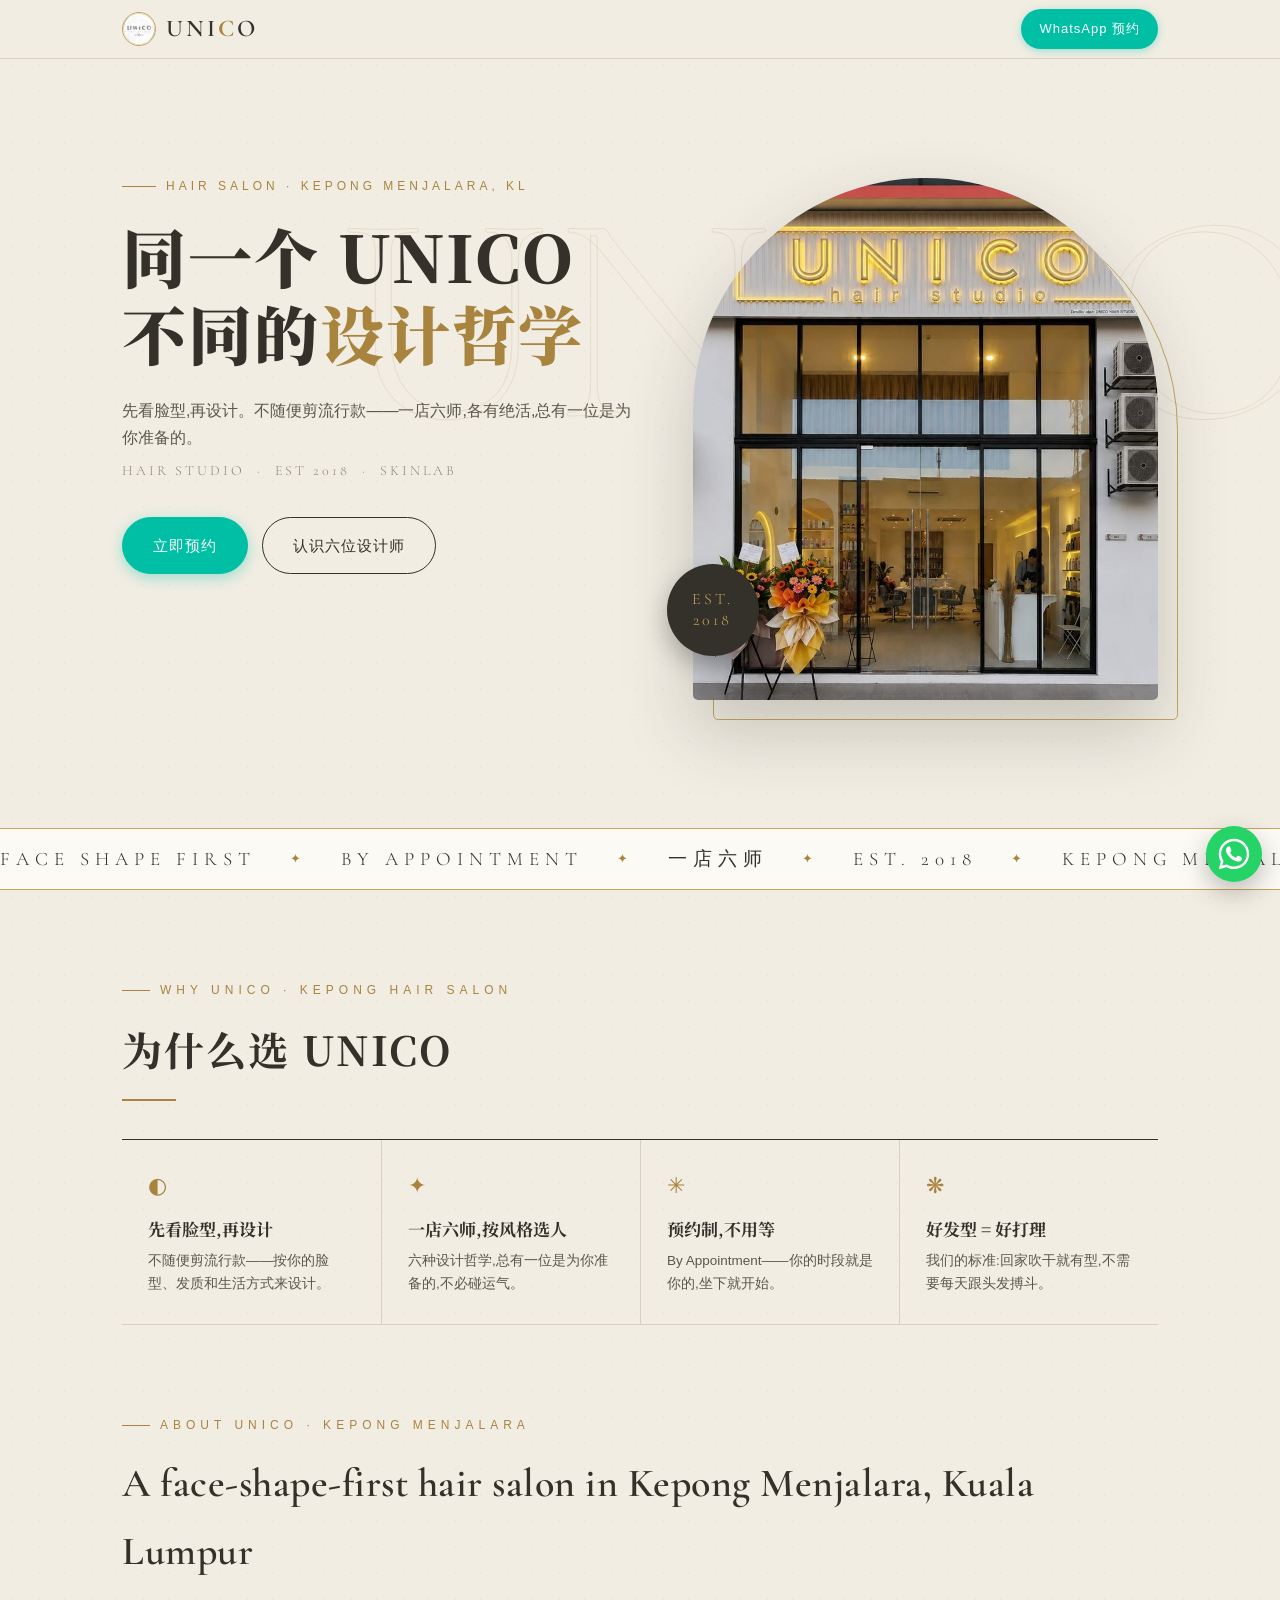
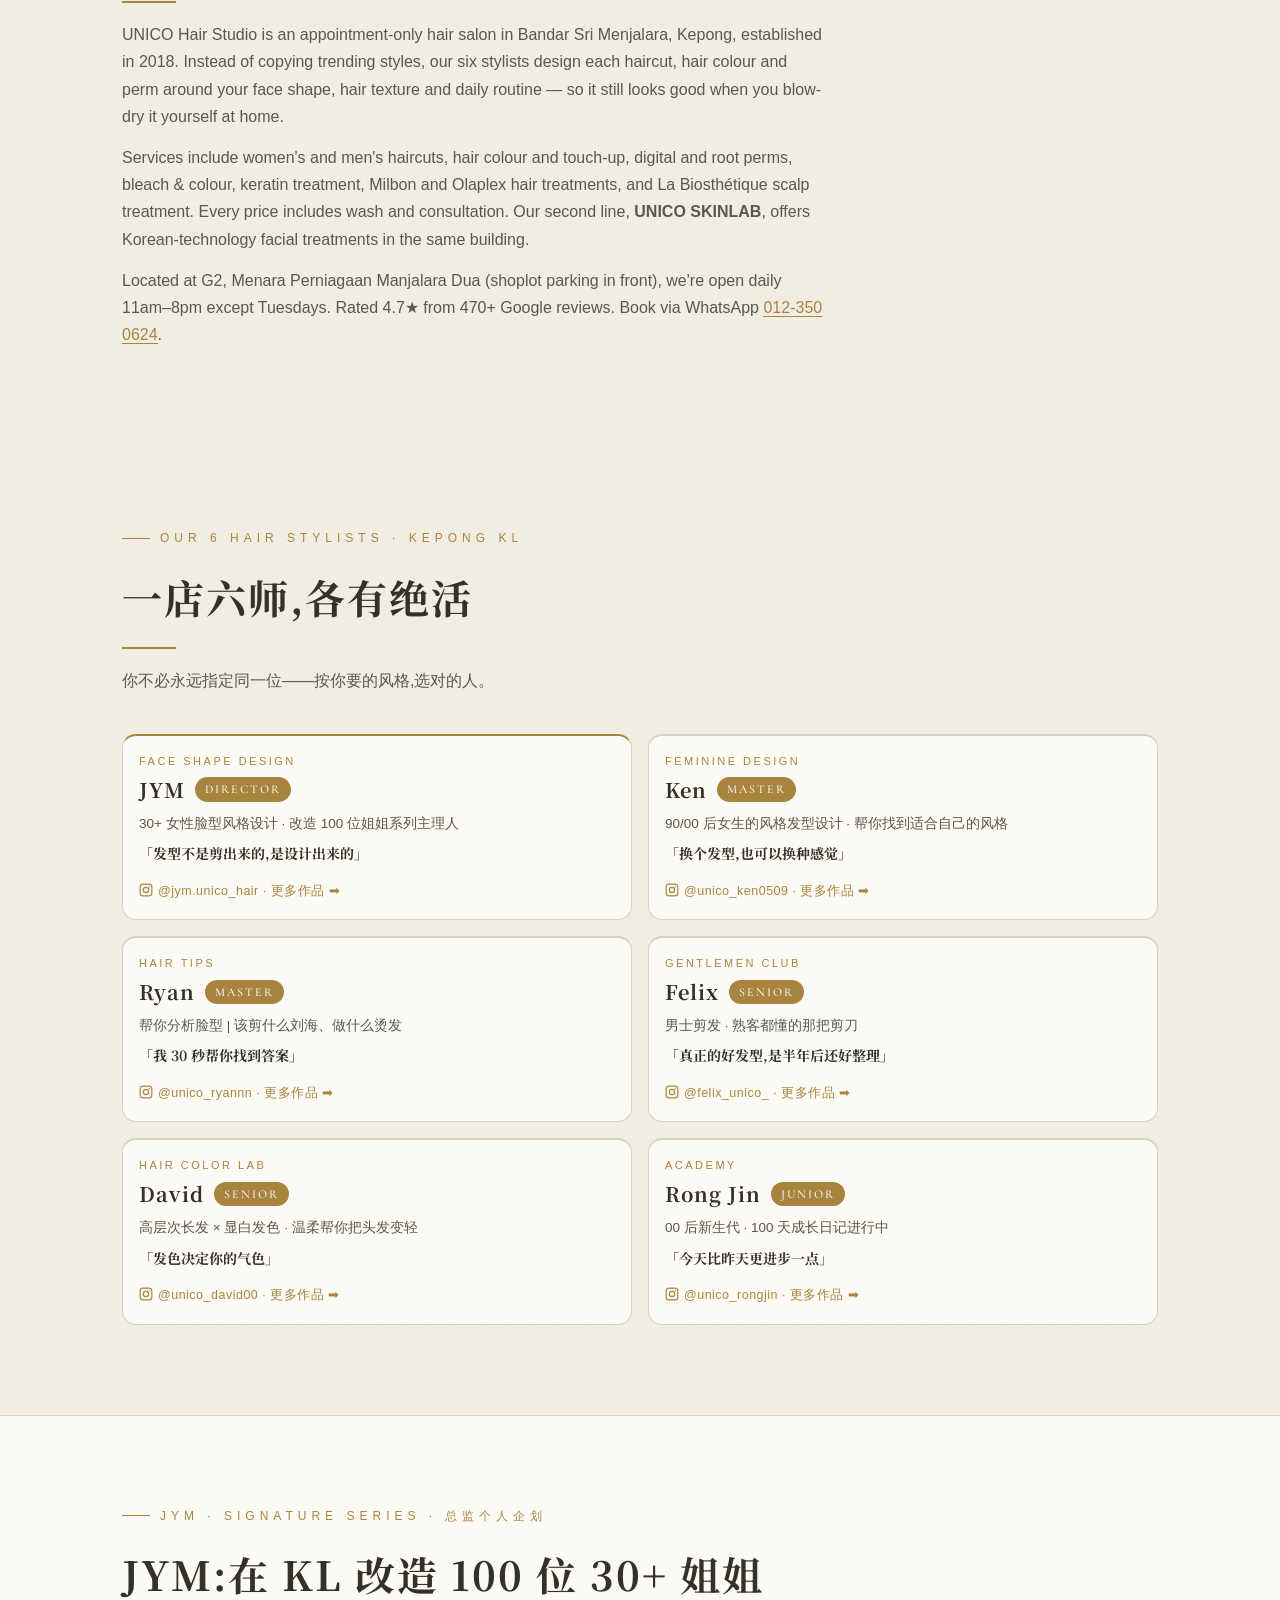
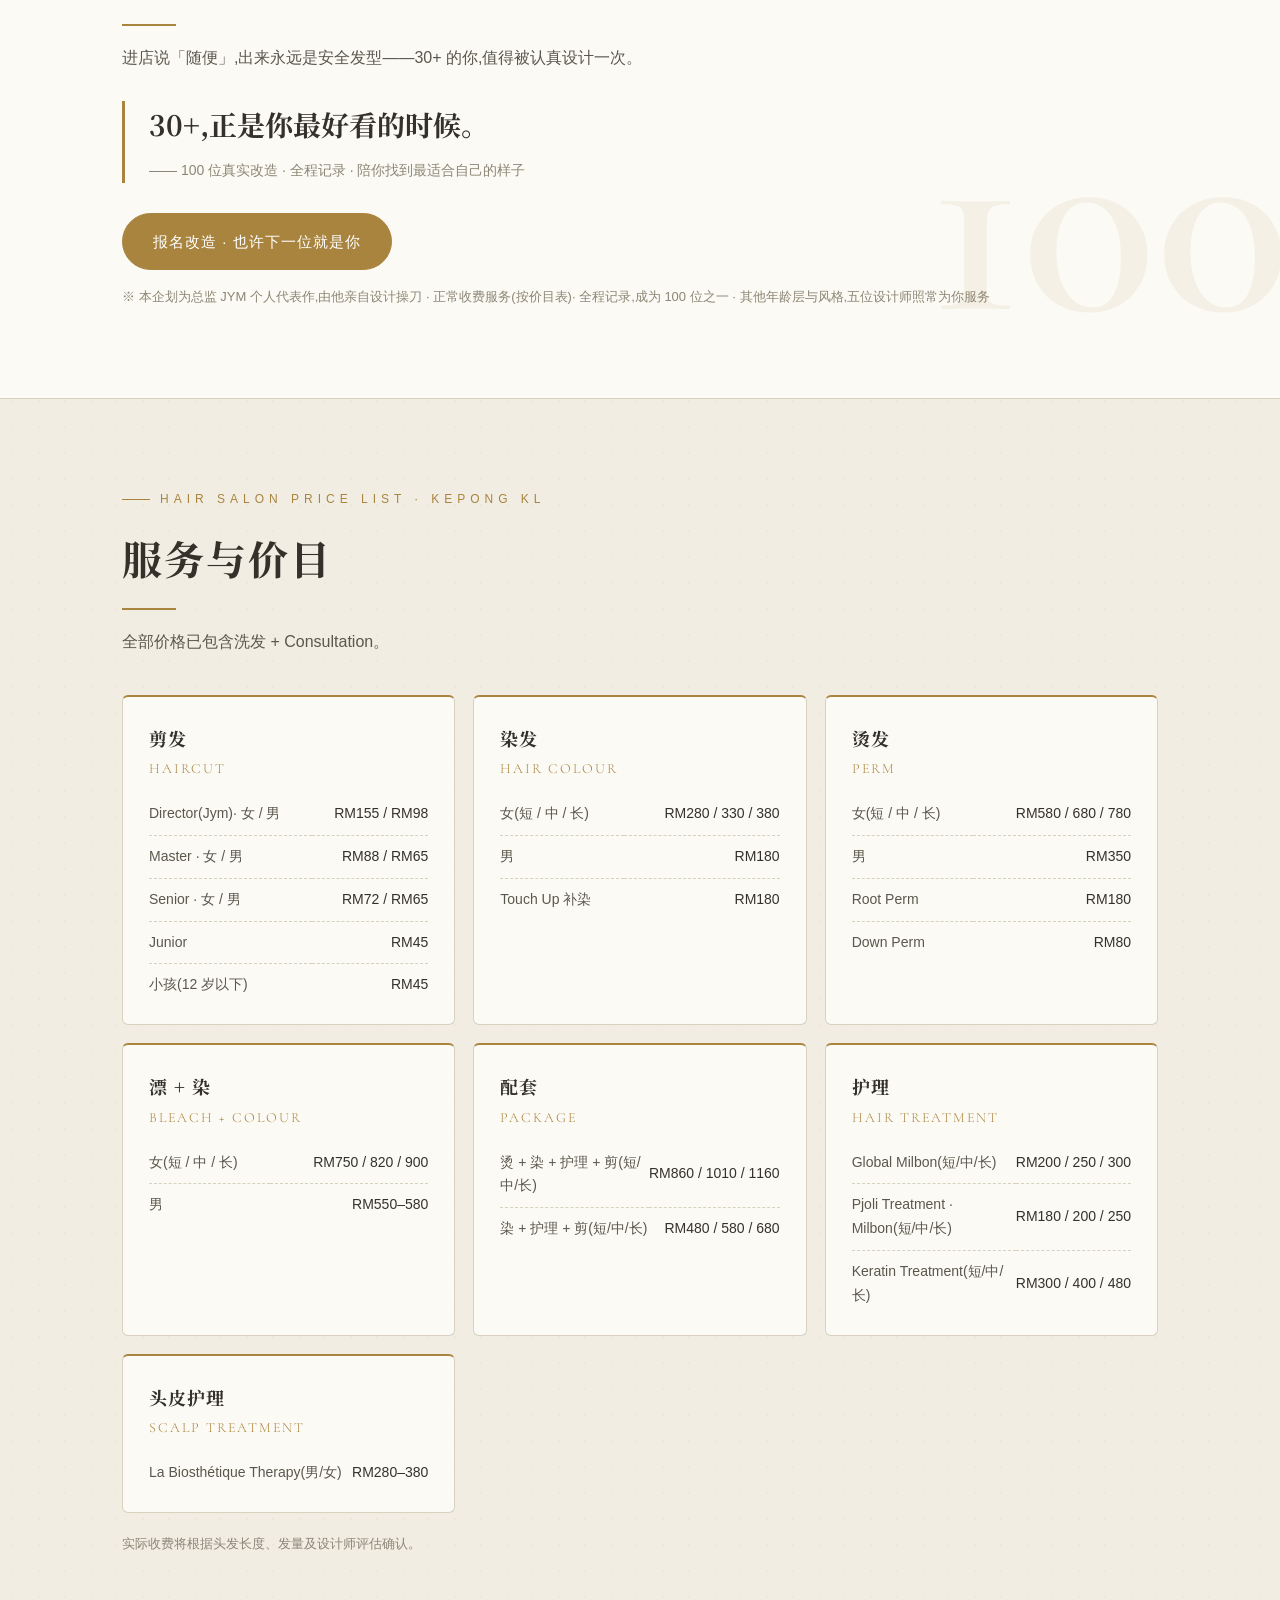
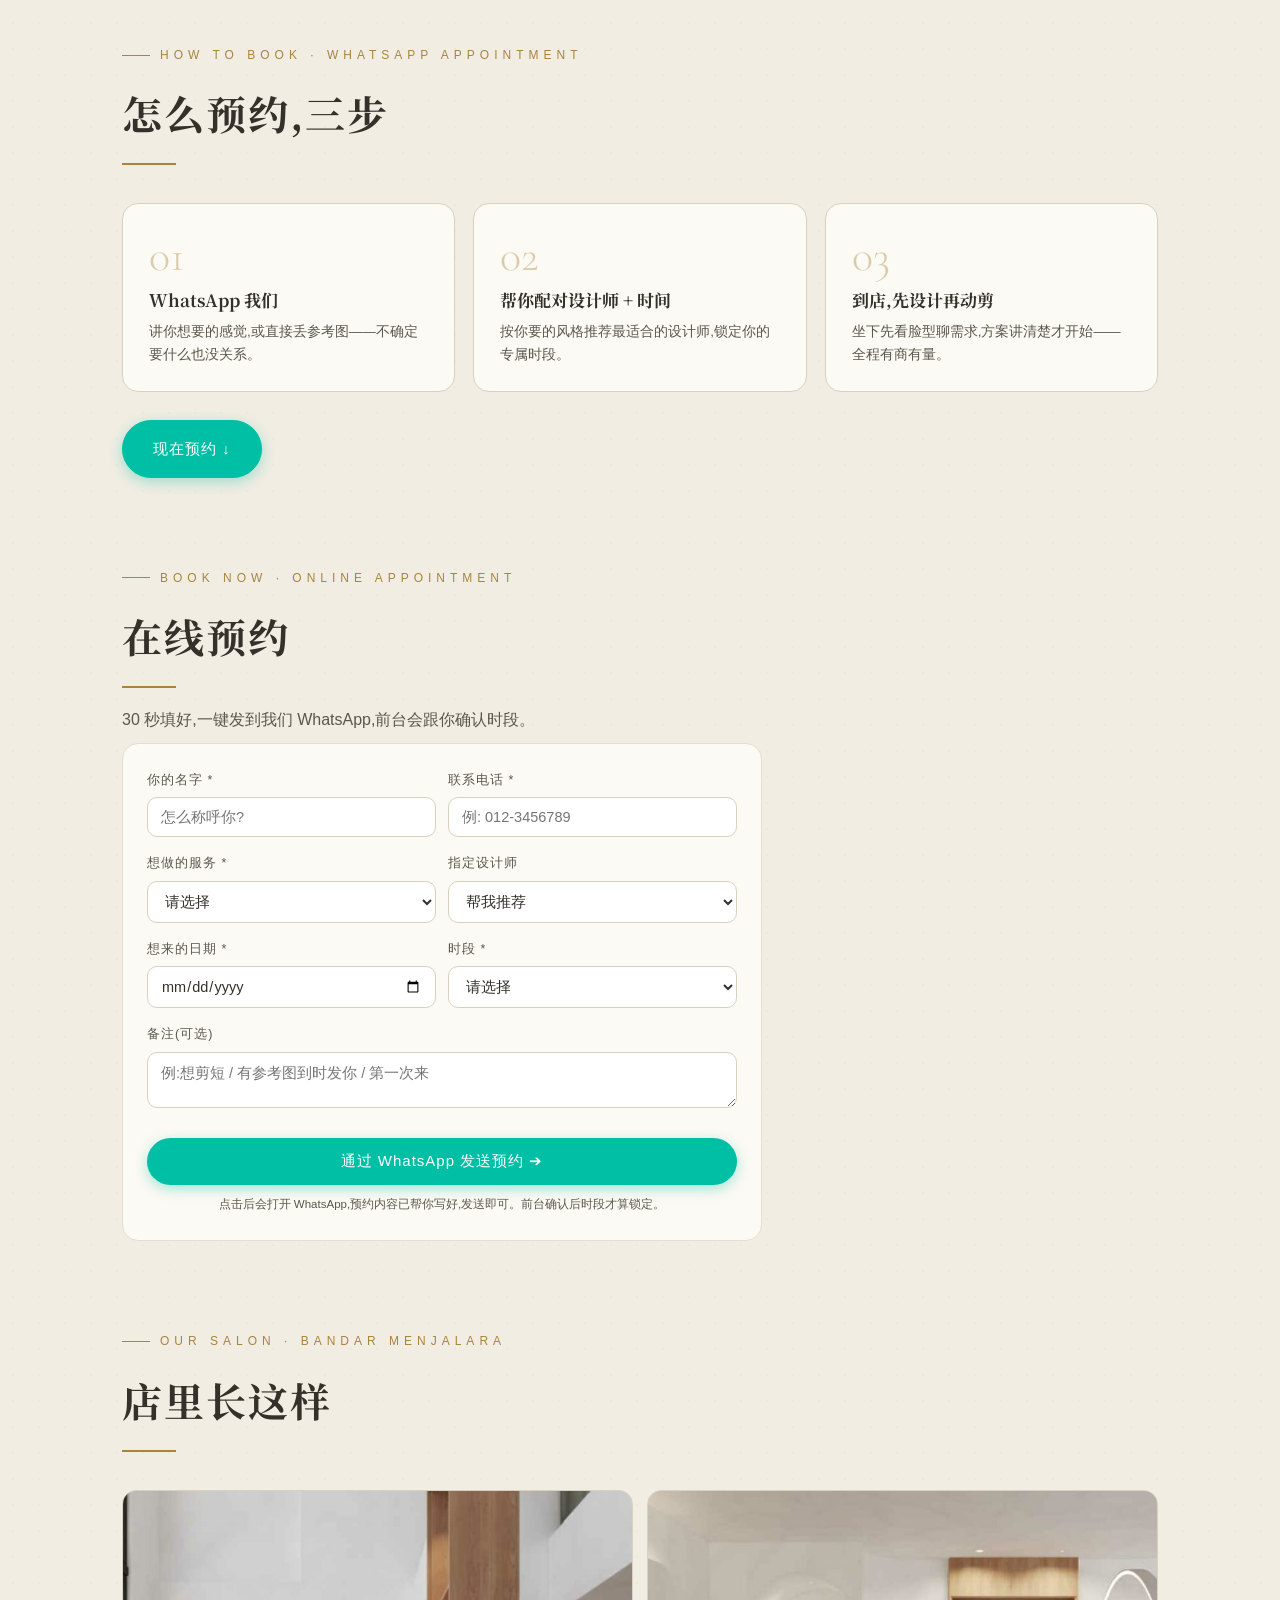
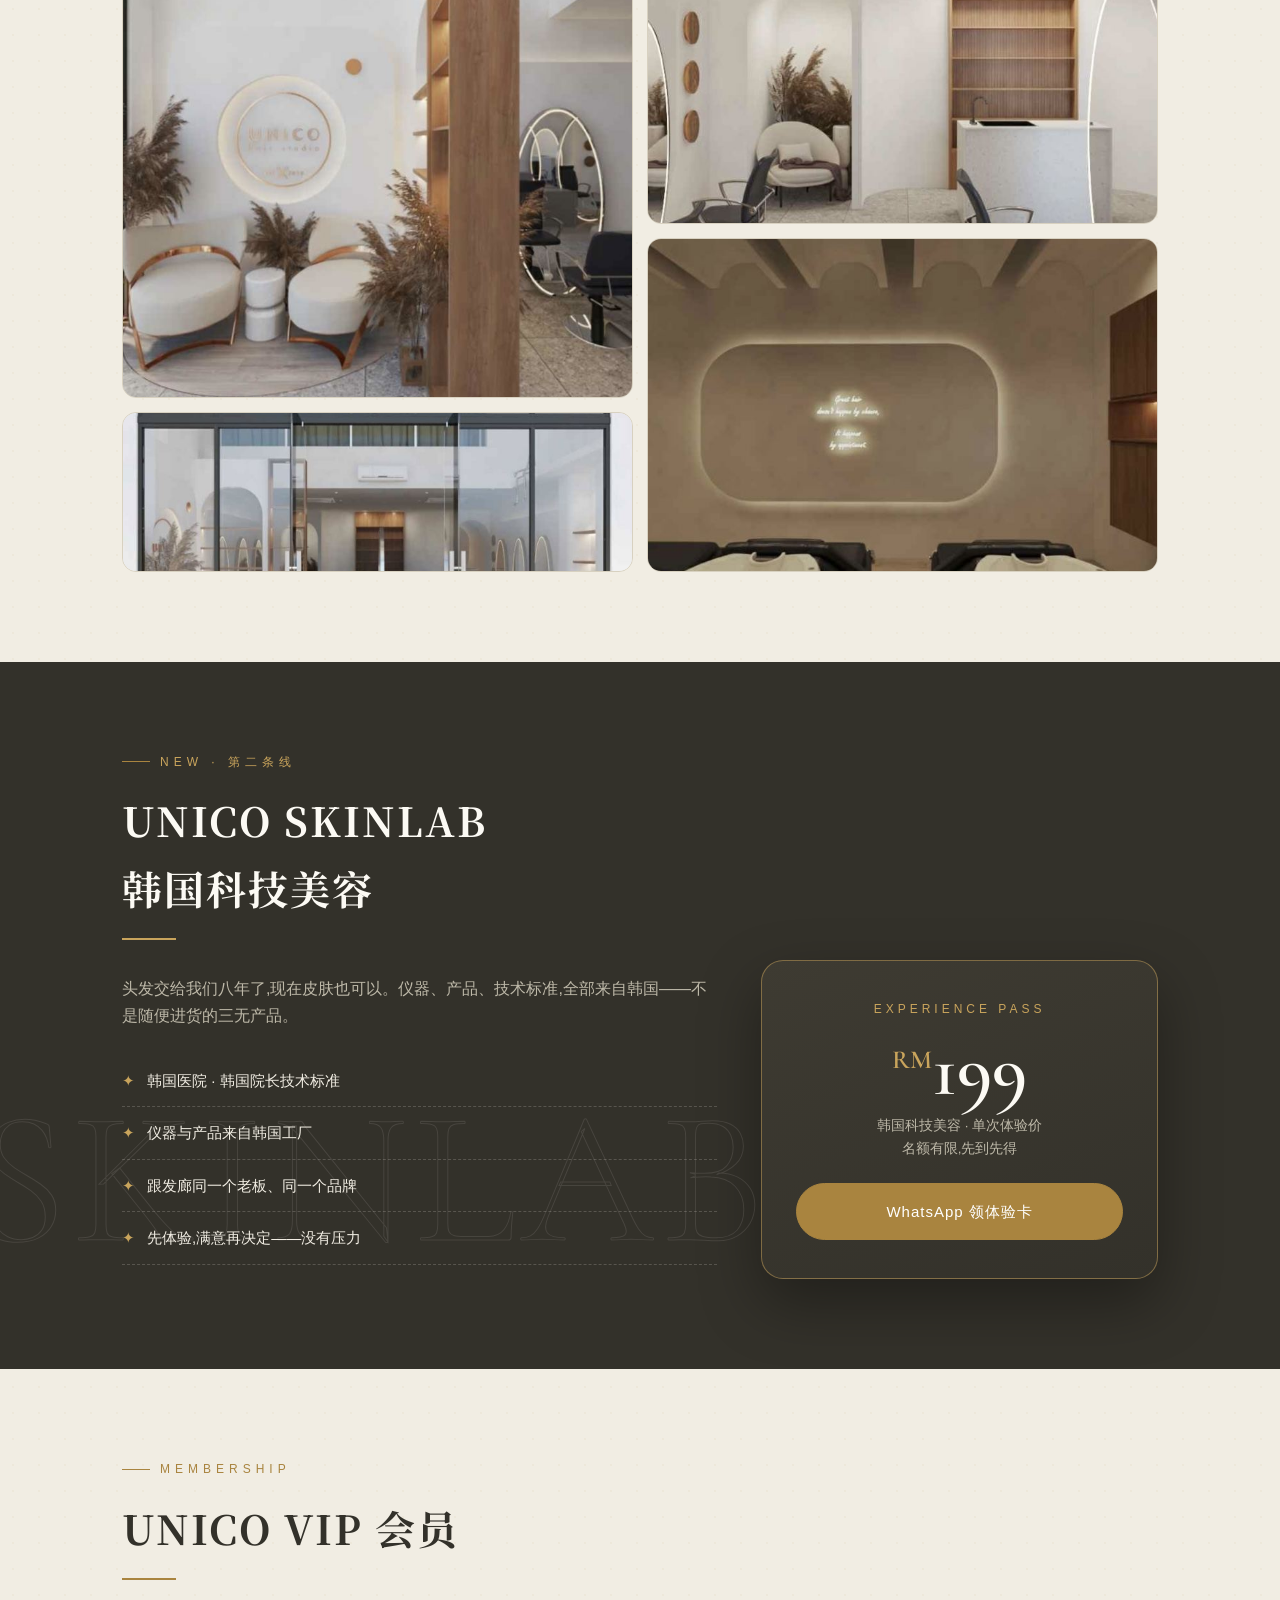
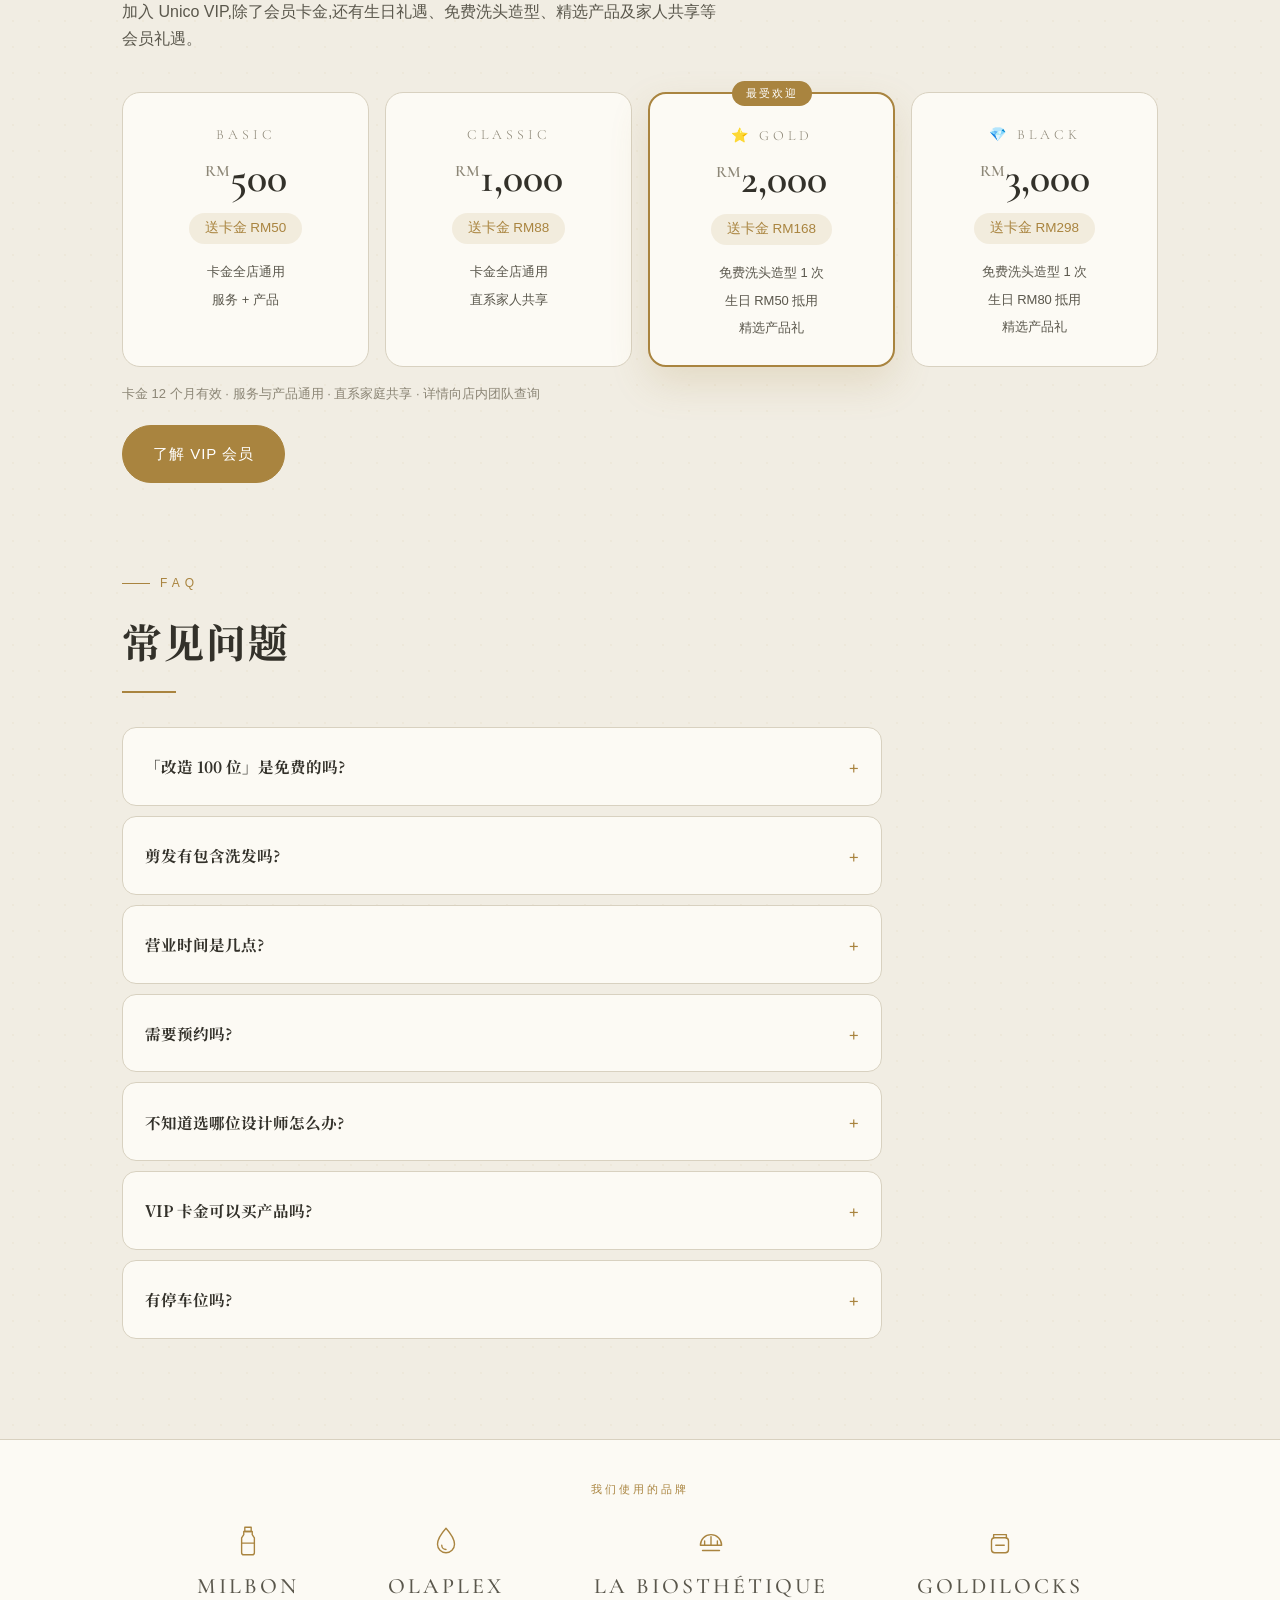
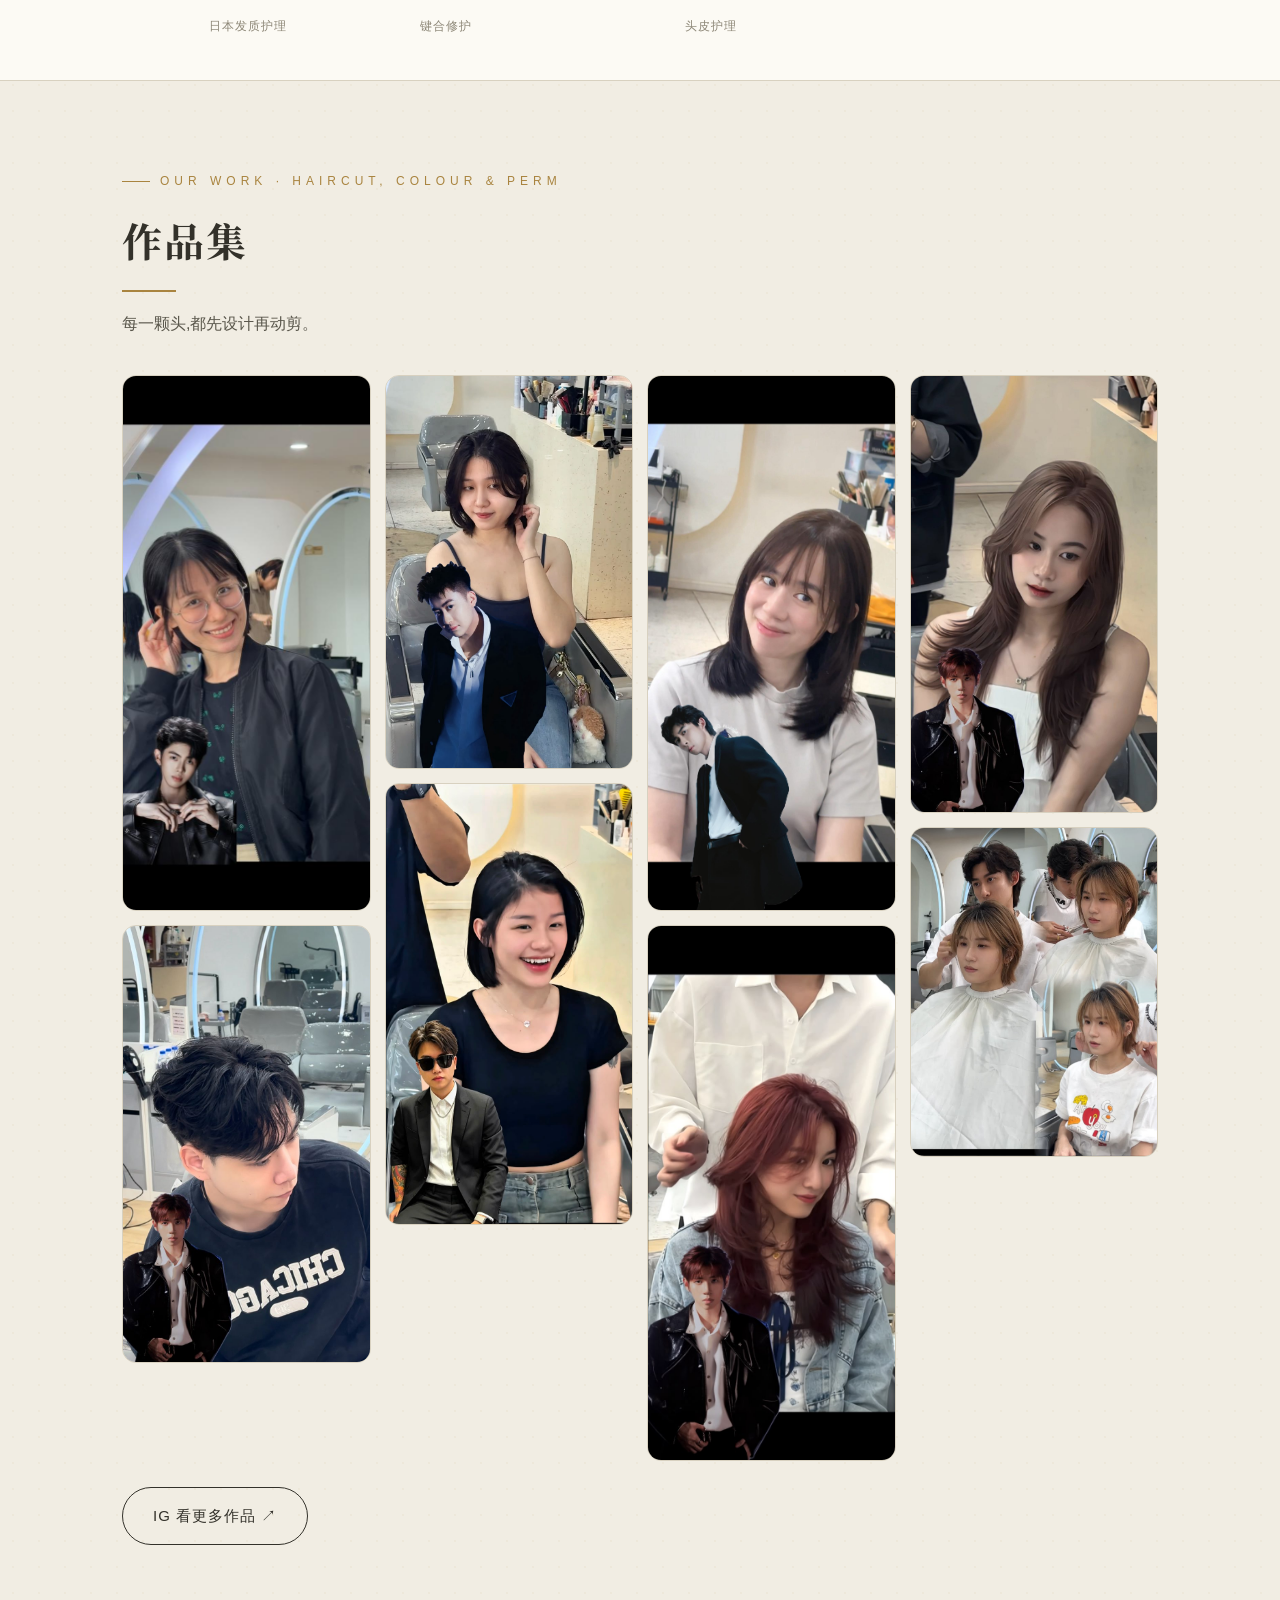
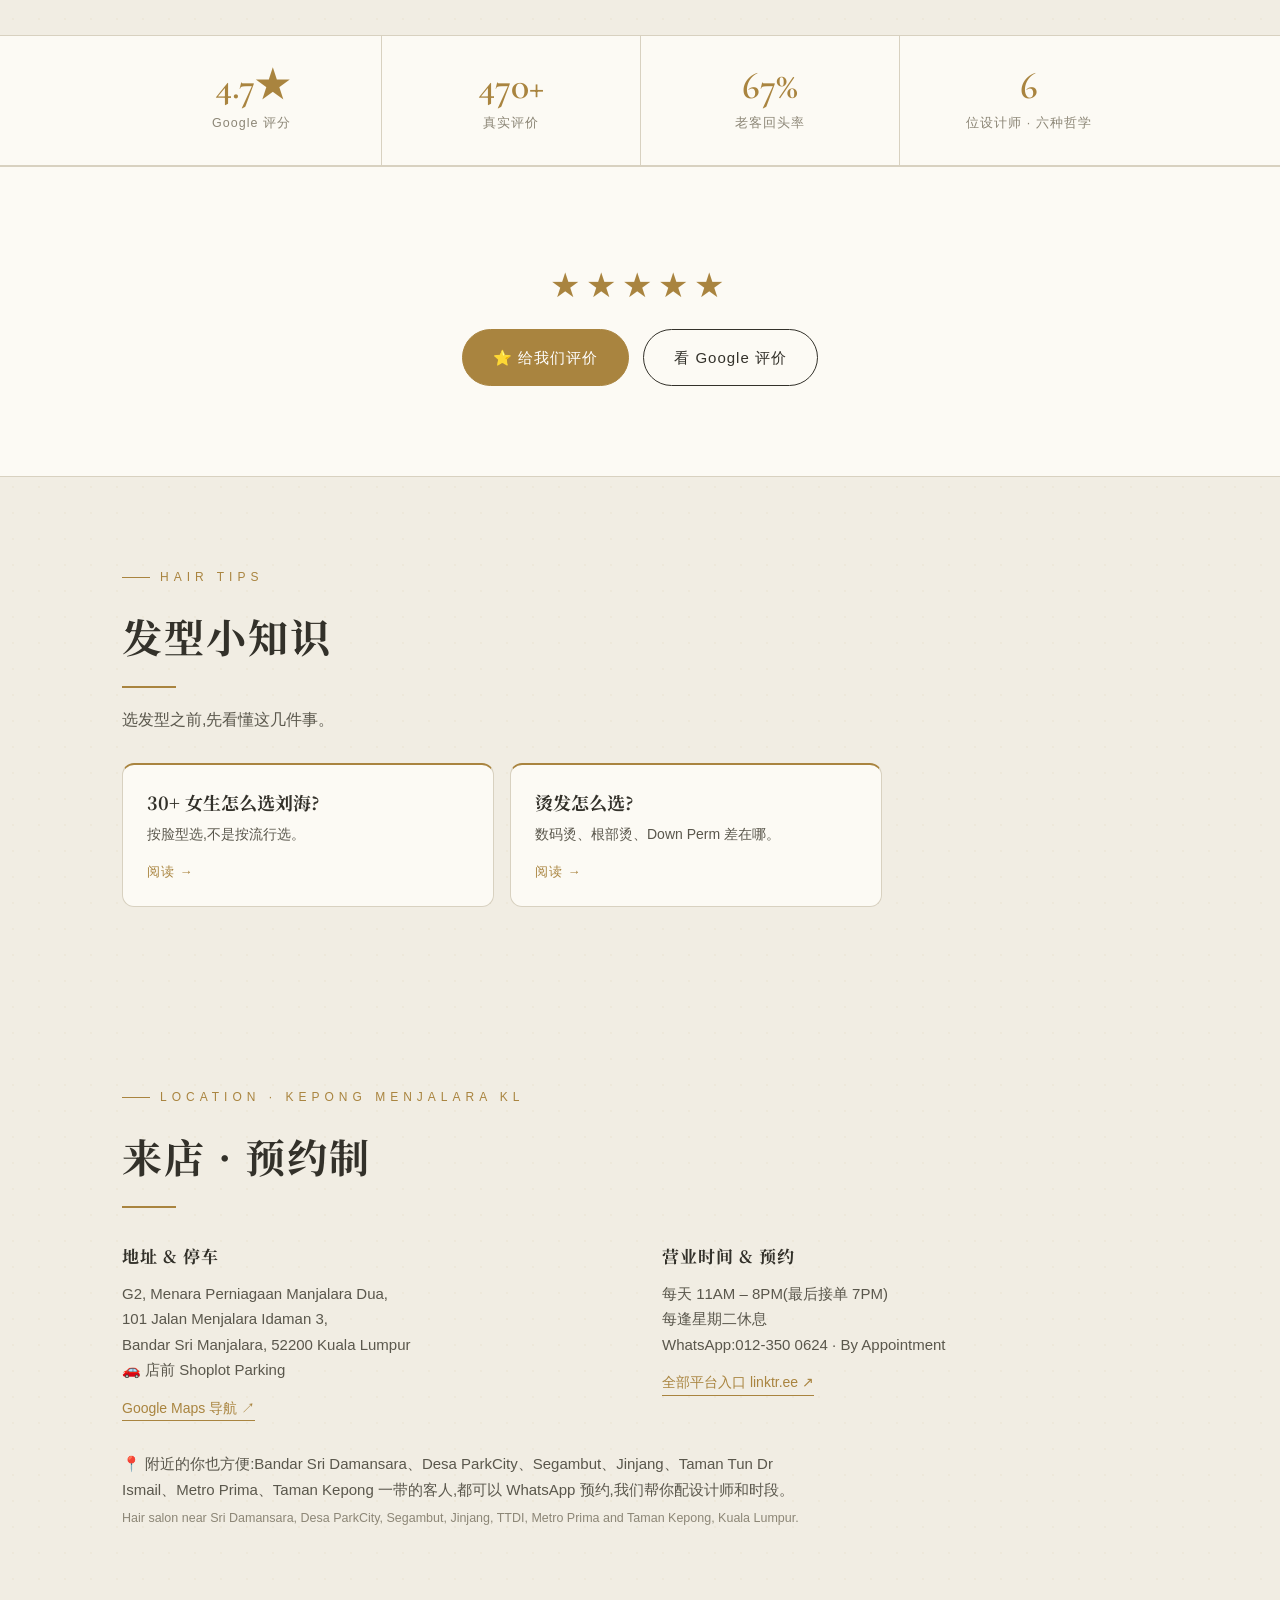
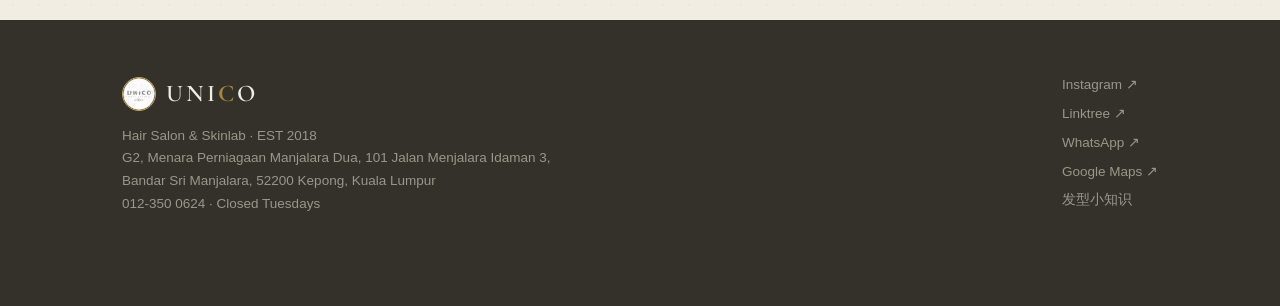
==== commit e70d601c: "Restore homepage index.html (v3)" ====
--- a/index.html
+++ b/index.html
@@ -1,10 +1,263 @@
 <!DOCTYPE html>
-<html lang="zh">
+<html lang="zh-Hans">
 <head>
 <meta charset="UTF-8">
 <meta name="viewport" content="width=device-width, initial-scale=1.0">
-<meta name="robots" content="noindex, nofollow">
-<title>UNICO Hair Studio · Google Review 💛</title>
+<title>Hair Salon Kepong Menjalara | UNICO Hair Studio · 脸型风格设计 · 剪发 染发 烫发</title>
+<meta name="description" content="UNICO Hair Studio — hair salon in Kepong Menjalara, KL. Haircut, hair colour, perm, keratin & scalp treatment by 6 stylists. Kepong 预约制发型沙龙，先看脸型再设计，Google 4.7★ 470+ 评价。WhatsApp 012-350 0624.">
+<link rel="canonical" href="https://unicohairkl.com/">
+<meta name="geo.region" content="MY-14">
+<meta name="geo.placename" content="Kepong, Kuala Lumpur">
+<meta property="og:type" content="website">
+<meta property="og:locale" content="zh_CN">
+<meta property="og:locale:alternate" content="en_MY">
+<meta property="og:site_name" content="UNICO Hair Studio">
+<meta property="og:title" content="UNICO Hair Studio · Hair Salon Kepong Menjalara KL · 脸型风格设计沙龙">
+<meta property="og:description" content="Kepong Menjalara 预约制 hair salon · 一店六师 · 先看脸型再设计 · Google 4.7★ 470+ reviews · WhatsApp 012-350 0624">
+<meta property="og:url" content="https://unicohairkl.com/">
+<meta property="og:image" content="https://unicohairkl.com/img/og.jpg">
+<meta property="og:image:width" content="1200">
+<meta property="og:image:height" content="630">
+<meta name="twitter:card" content="summary_large_image">
+<script type="application/ld+json">
+{
+ "@context": "https://schema.org",
+ "@type": "HairSalon",
+ "@id": "https://unicohairkl.com/#salon",
+ "name": "UNICO Hair Studio (Kepong Menjalara)",
+ "alternateName": [
+  "UNICO Hair Studio & Skinlab",
+  "Unico Hair Salon Kepong"
+ ],
+ "description": "Appointment-only hair salon in Kepong Menjalara, Kuala Lumpur. Face-shape-first haircut, hair colour, perm, keratin and scalp treatment by 6 stylists. Est. 2018.",
+ "url": "https://unicohairkl.com/",
+ "logo": "https://unicohairkl.com/img/logo.png",
+ "image": [
+  "https://unicohairkl.com/img/og.jpg",
+  "https://unicohairkl.com/img/store.jpg"
+ ],
+ "telephone": "+60123500624",
+ "priceRange": "RM45 - RM1160",
+ "aggregateRating": {"@type":"AggregateRating","ratingValue":"4.7","reviewCount":"472","bestRating":"5"},
+ "currenciesAccepted": "MYR",
+ "foundingDate": "2018",
+ "address": {
+  "@type": "PostalAddress",
+  "streetAddress": "G2, Menara Perniagaan Manjalara Dua, 101 Jalan Menjalara Idaman 3, Bandar Sri Manjalara",
+  "addressLocality": "Kepong",
+  "addressRegion": "Kuala Lumpur",
+  "postalCode": "52200",
+  "addressCountry": "MY"
+ },
+ "hasMap": "https://maps.google.com/?cid=4850923623820414612",
+ "areaServed": [
+  "Kepong",
+  "Bandar Menjalara",
+  "Desa ParkCity",
+  "Sri Damansara",
+  "Segambut",
+  "Jinjang",
+  "Taman Tun Dr Ismail",
+  "Metro Prima",
+  "Taman Kepong",
+  "Kuala Lumpur"
+ ],
+ "openingHoursSpecification": [
+  {
+   "@type": "OpeningHoursSpecification",
+   "dayOfWeek": [
+    "Monday",
+    "Wednesday",
+    "Thursday",
+    "Friday",
+    "Saturday",
+    "Sunday"
+   ],
+   "opens": "11:00",
+   "closes": "20:00"
+  }
+ ],
+ "sameAs": [
+  "https://instagram.com/unico_hairstudio",
+  "https://linktr.ee/unicohairstudio",
+  "https://www.facebook.com/profile.php?id=61580668403640",
+  "https://www.beautysalon.my/salon/unico-hair-studio-kepong-menjalara"
+ ],
+ "potentialAction": {
+  "@type": "ReserveAction",
+  "target": {
+   "@type": "EntryPoint",
+   "urlTemplate": "https://wa.me/60123500624",
+   "actionPlatform": [
+    "http://schema.org/MobileWebPlatform",
+    "http://schema.org/DesktopWebPlatform"
+   ]
+  },
+  "result": {
+   "@type": "Reservation",
+   "name": "WhatsApp appointment"
+  }
+ },
+ "hasOfferCatalog": {
+  "@type": "OfferCatalog",
+  "name": "Hair Services & Price List",
+  "itemListElement": [
+   {
+    "@type": "Offer",
+    "itemOffered": {
+     "@type": "Service",
+     "name": "Women's Haircut 女士剪发"
+    },
+    "priceSpecification": {
+     "@type": "PriceSpecification",
+     "minPrice": 45,
+     "maxPrice": 155,
+     "priceCurrency": "MYR"
+    }
+   },
+   {
+    "@type": "Offer",
+    "itemOffered": {
+     "@type": "Service",
+     "name": "Men's Haircut 男士剪发"
+    },
+    "priceSpecification": {
+     "@type": "PriceSpecification",
+     "minPrice": 45,
+     "maxPrice": 98,
+     "priceCurrency": "MYR"
+    }
+   },
+   {
+    "@type": "Offer",
+    "itemOffered": {
+     "@type": "Service",
+     "name": "Hair Colour 染发"
+    },
+    "priceSpecification": {
+     "@type": "PriceSpecification",
+     "minPrice": 180,
+     "maxPrice": 380,
+     "priceCurrency": "MYR"
+    }
+   },
+   {
+    "@type": "Offer",
+    "itemOffered": {
+     "@type": "Service",
+     "name": "Perm 烫发"
+    },
+    "priceSpecification": {
+     "@type": "PriceSpecification",
+     "minPrice": 80,
+     "maxPrice": 780,
+     "priceCurrency": "MYR"
+    }
+   },
+   {
+    "@type": "Offer",
+    "itemOffered": {
+     "@type": "Service",
+     "name": "Bleach + Colour 漂染"
+    },
+    "priceSpecification": {
+     "@type": "PriceSpecification",
+     "minPrice": 550,
+     "maxPrice": 900,
+     "priceCurrency": "MYR"
+    }
+   },
+   {
+    "@type": "Offer",
+    "itemOffered": {
+     "@type": "Service",
+     "name": "Keratin Treatment"
+    },
+    "priceSpecification": {
+     "@type": "PriceSpecification",
+     "minPrice": 300,
+     "maxPrice": 480,
+     "priceCurrency": "MYR"
+    }
+   },
+   {
+    "@type": "Offer",
+    "itemOffered": {
+     "@type": "Service",
+     "name": "Milbon Hair Treatment 护理"
+    },
+    "priceSpecification": {
+     "@type": "PriceSpecification",
+     "minPrice": 180,
+     "maxPrice": 300,
+     "priceCurrency": "MYR"
+    }
+   },
+   {
+    "@type": "Offer",
+    "itemOffered": {
+     "@type": "Service",
+     "name": "La Biosthétique Scalp Treatment 头皮护理"
+    },
+    "priceSpecification": {
+     "@type": "PriceSpecification",
+     "minPrice": 280,
+     "maxPrice": 380,
+     "priceCurrency": "MYR"
+    }
+   },
+   {
+    "@type": "Offer",
+    "itemOffered": {
+     "@type": "Service",
+     "name": "UNICO SKINLAB Korean Facial Experience 韩国科技美容体验"
+    },
+    "price": 199,
+    "priceCurrency": "MYR"
+   }
+  ]
+ },
+ "employee": [
+  {
+   "@type": "Person",
+   "name": "JYM",
+   "jobTitle": "Director · Face Shape Design",
+   "sameAs": "https://www.instagram.com/jym.unico_hair/"
+  },
+  {
+   "@type": "Person",
+   "name": "Ken",
+   "jobTitle": "Master Stylist · Feminine Design",
+   "sameAs": "https://instagram.com/unico_ken0509"
+  },
+  {
+   "@type": "Person",
+   "name": "Ryan",
+   "jobTitle": "Master Stylist · Hair Tips",
+   "sameAs": "https://instagram.com/unico_ryannn"
+  },
+  {
+   "@type": "Person",
+   "name": "Felix",
+   "jobTitle": "Senior Stylist · Men's Cut",
+   "sameAs": "https://instagram.com/felix_unico_"
+  },
+  {
+   "@type": "Person",
+   "name": "David",
+   "jobTitle": "Senior Stylist · Hair Colour",
+   "sameAs": "https://www.instagram.com/unico_david00/"
+  },
+  {
+   "@type": "Person",
+   "name": "Rong Jin",
+   "jobTitle": "Junior Stylist",
+   "sameAs": "https://instagram.com/unico_rongjin"
+  }
+ ]
+}
+</script>
+
 <!-- Meta Pixel: jiajia / ID 2360374390980430 -->
 <script>
 !function(f,b,e,v,n,t,s)
@@ -18,252 +271,745 @@
 fbq('init','2360374390980430');
 fbq('track','PageView');
 </script>
-<noscript><img height="1" width="1" style="display:none"
+<noscript><img loading="lazy" decoding="async" height="1" width="1" style="display:none"
 src="https://www.facebook.com/tr?id=2360374390980430&ev=PageView&noscript=1"
 alt=""></noscript>
+
+<link rel="icon" type="image/png" href="img/logo.png">
+<link rel="preconnect" href="https://fonts.googleapis.com">
+<link rel="preconnect" href="https://fonts.gstatic.com" crossorigin>
+<link rel="preload" as="image" href="img/store.jpg" fetchpriority="high">
+<link href="https://fonts.googleapis.com/css2?family=Cormorant+Garamond:wght@400;500;600&family=Noto+Serif+SC:wght@700;900&display=swap" rel="stylesheet">
 <style>
-  * { margin:0; padding:0; box-sizing:border-box; }
-  body {
-    font-family: "PingFang SC","Noto Sans SC","Microsoft YaHei",sans-serif;
-    background:#F4EFE5; color:#2b2b2b;
-    min-height:100vh; display:flex; align-items:center; justify-content:center;
-    padding:24px 20px;
-  }
-  .card { max-width:420px; width:100%; text-align:center; }
-  .lang {
-    display:inline-flex; border:1px solid #d8cdb2; border-radius:999px; overflow:hidden;
-    margin-bottom:18px; font-size:13px;
-  }
-  .lang button {
-    border:none; background:transparent; padding:6px 16px; cursor:pointer;
-    color:#8a8a8a; font-size:13px; font-weight:600;
-  }
-  .lang button.on { background:#3B3A30; color:#fff; }
-  .logo {
-    font-family: Georgia,"Times New Roman",serif;
-    font-size:34px; letter-spacing:6px; color:#B0672E; font-weight:bold;
-  }
-  .logo small { display:block; font-size:11px; letter-spacing:4px; color:#8a8a8a; margin-top:4px; }
-  h1 { font-size:22px; margin:22px 0 10px; font-weight:600; }
-  .sub { font-size:15px; color:#5f5f5f; line-height:1.6; margin-bottom:20px; }
-  .sub b { color:#B0672E; }
-  .tips, .samples {
-    background:#fff; border-radius:16px; padding:18px; text-align:left;
-    box-shadow:0 2px 10px rgba(0,0,0,.05); margin-bottom:14px;
-  }
-  .tips h2, .samples h2 { font-size:14px; color:#B0672E; margin-bottom:10px; letter-spacing:.5px; }
-  .tips ul { list-style:none; }
-  .tips li { font-size:15px; line-height:1.5; padding:6px 0; border-bottom:1px dashed #eee; }
-  .tips li:last-child { border-bottom:none; }
-  .sample {
-    background:#faf7ef; border:1px dashed #d8cdb2; border-radius:12px;
-    padding:12px 14px; font-size:14px; line-height:1.6; color:#4a4a44;
-    margin-bottom:10px; cursor:pointer; position:relative;
-  }
-  .sample:active { background:#f1ecdc; }
-  .sample .stylistline { display:block; margin-top:8px; color:#B0672E; font-weight:600; font-size:13px; }
-  .sample .copyhint { display:inline-block; margin-top:8px; font-size:12px; font-weight:600; color:#fff; background:#B0672E; padding:6px 14px; border-radius:999px; }
-  .shuffle { font-size:14px; font-weight:600; color:#B0672E; background:#fff; border:2px solid #B0672E; border-radius:999px; padding:9px 24px; cursor:pointer; margin-top:4px; }
-  .shuffle:active { background:#B0672E; color:#fff; }
-  .photo {
-    background:#fff7ec; border:1px solid #eadfc8; border-radius:16px;
-    padding:13px 16px; font-size:14px; line-height:1.55; margin-bottom:22px;
-  }
-  .btn {
-    display:block; background:#00BFA5; color:#fff; text-decoration:none;
-    font-size:17px; font-weight:600; letter-spacing:.5px;
-    padding:16px 20px; border-radius:999px;
-    box-shadow:0 4px 14px rgba(0,191,165,.4);
-  }
-  .btn:active { transform:scale(.98); }
-  .note { font-size:12px; color:#9a9a9a; margin-top:14px; line-height:1.6; }
-  #toast {
-    position:fixed; bottom:30px; left:50%; transform:translateX(-50%);
-    background:#3B3A30; color:#fff; font-size:13px; padding:10px 20px;
-    border-radius:999px; opacity:0; transition:opacity .3s; pointer-events:none; white-space:nowrap;
-  }
+:root{
+  --cream:#F1EDE3; --paper:#FCFAF4; --ink:#33312A; --ink2:#5A574C;
+  --gold:#A9843F; --gold-l:#C9A45C; --terra:#B0672E; --plum:#7C3352;
+  --line:#D8D1C0; --grey:#8C8676;
+}
+*{margin:0;padding:0;box-sizing:border-box}
+html{scroll-behavior:smooth}
+body{font-family:'PingFang SC','Hiragino Sans GB','Microsoft YaHei','Noto Sans SC','Noto Sans CJK SC',sans-serif;background:var(--cream);color:var(--ink);line-height:1.7;font-weight:300;
+  background-image:radial-gradient(rgba(169,132,63,.05) 1px, transparent 1px);background-size:26px 26px}
+.serif{font-family:'Noto Serif SC',serif}
+.en{font-family:'Cormorant Garamond',serif}
+a{color:inherit;text-decoration:none}
+img{max-width:100%}
+.wrap{max-width:1080px;margin:0 auto;padding:0 22px}
+
+/* top bar */
+.bar{position:fixed;top:0;left:0;right:0;z-index:50;background:rgba(241,237,227,.92);backdrop-filter:blur(8px);border-bottom:1px solid var(--line)}
+.bar .wrap{display:flex;align-items:center;justify-content:space-between;height:58px}
+.logo{display:flex;align-items:center;gap:10px;font-family:'Cormorant Garamond',serif;font-size:24px;letter-spacing:3px;font-weight:600}
+.logo b{color:var(--gold)}
+.logo img{width:34px;height:34px;border-radius:50%;border:1px solid var(--gold-l)}
+.bar a.cta{background:#00BFA5;color:#fff;padding:9px 18px;border-radius:999px;font-size:13px;letter-spacing:1px;transition:.2s;box-shadow:0 2px 8px rgba(0,191,165,.35)}
+.bar a.cta:hover{background:#00a38d;color:#fff}
+
+/* hero */
+.hero{min-height:92vh;display:flex;align-items:center;padding:120px 0 70px;position:relative;overflow:hidden}
+.hero:before{content:"UNICO";position:absolute;right:-4%;top:8%;font-family:'Cormorant Garamond',serif;font-size:min(26vw,300px);
+  color:transparent;-webkit-text-stroke:1px rgba(169,132,63,.16);letter-spacing:6px;pointer-events:none}
+.kicker{display:flex;font-family:'PingFang SC','Hiragino Sans GB','Microsoft YaHei','Noto Sans SC',sans-serif;font-weight:400;line-height:1.4;align-items:center;gap:10px;font-size:12px;letter-spacing:4px;color:var(--gold);text-transform:uppercase;margin-bottom:22px}
+.kicker:before{content:"";width:34px;height:1px;background:var(--gold)}
+h1{font-family:'Noto Serif SC',serif;font-weight:900;font-size:clamp(34px,6.4vw,64px);line-height:1.25;letter-spacing:2px}
+h1 em{font-style:normal;color:var(--gold);position:relative}
+.hero p.sub{margin:26px 0 8px;font-size:16px;color:var(--ink2);max-width:34em}
+.hero .est{font-family:'Cormorant Garamond',serif;letter-spacing:3px;color:var(--grey);font-size:14px;margin-bottom:34px}
+.btns{display:flex;gap:14px;flex-wrap:wrap}
+.btn{display:inline-flex;align-items:center;gap:8px;padding:15px 30px;border-radius:999px;font-size:15px;letter-spacing:1px;transition:.2s;border:1px solid var(--ink)}
+.btn.solid{background:#00BFA5;border-color:#00BFA5;color:#fff;box-shadow:0 4px 14px rgba(0,191,165,.35)}
+.btn.solid:hover{background:#00a38d;border-color:#00a38d;color:#fff;transform:translateY(-2px)}
+.btn.ghost:hover{background:var(--ink);color:var(--cream)}
+.btn.gold{background:var(--gold);border-color:var(--gold);color:#fff}
+.btn.gold:hover{background:var(--terra);border-color:var(--terra);transform:translateY(-2px)}
+
+/* stats */
+.stats{border-top:1px solid var(--line);border-bottom:1px solid var(--line);background:var(--paper)}
+.stats .wrap{display:grid;grid-template-columns:repeat(4,1fr);text-align:center}
+.stat{padding:30px 8px}
+.stat+.stat{border-left:1px solid var(--line)}
+.stat b{display:block;font-family:'Cormorant Garamond',serif;font-size:38px;font-weight:600;color:var(--gold);line-height:1.1}
+.stat span{font-size:12.5px;color:var(--grey);letter-spacing:1px}
+
+/* sections */
+section{padding:90px 0}
+.sec-tag{font-size:12px;letter-spacing:5px;color:var(--gold);text-transform:uppercase;margin-bottom:14px;display:flex;align-items:center;gap:10px}
+.sec-tag:before{content:"";width:28px;height:1px;background:var(--gold)}
+h2{font-family:'Noto Serif SC',serif;font-weight:700;font-size:clamp(26px,4vw,40px);letter-spacing:2px;margin-bottom:18px}
+.lead{color:var(--ink2);max-width:38em}
+
+/* 100 challenge */
+.challenge{background:var(--paper);border-top:1px solid var(--line);border-bottom:1px solid var(--line);position:relative;overflow:hidden}
+.challenge:after{content:"100";position:absolute;right:-10px;bottom:-60px;font-family:'Cormorant Garamond',serif;font-size:280px;color:rgba(169,132,63,.08);font-weight:600;pointer-events:none}
+.quote{font-family:'Noto Serif SC',serif;font-size:clamp(20px,3vw,28px);font-weight:700;line-height:1.7;border-left:3px solid var(--gold);padding-left:24px;margin:30px 0;max-width:30em}
+.quote small{display:block;margin-top:10px;font-family:'PingFang SC','Hiragino Sans GB','Microsoft YaHei','Noto Sans SC',sans-serif;font-weight:300;font-size:14px;color:var(--grey)}
+
+/* team */
+.grid{display:grid;grid-template-columns:repeat(auto-fit,minmax(300px,1fr));gap:18px;margin-top:44px}
+.card{background:var(--paper);border:1px solid var(--line);border-radius:18px;padding:30px 28px;position:relative;transition:.25s}
+.card:hover{transform:translateY(-4px);box-shadow:0 14px 34px rgba(51,49,42,.10);border-color:var(--gold-l)}
+.card .num{position:absolute;top:22px;right:26px;font-family:'Cormorant Garamond',serif;font-size:30px;color:rgba(169,132,63,.35)}
+.card .lab{font-size:11px;letter-spacing:2.5px;color:var(--gold);text-transform:uppercase;margin-bottom:6px}
+.card h3{font-family:'Noto Serif SC',serif;font-weight:700;font-size:22px;letter-spacing:1px;margin-bottom:10px;display:flex;align-items:center;gap:10px}
+.card h3 .role{font-family:'Cormorant Garamond',serif;font-size:12px;letter-spacing:2px;color:var(--paper);background:var(--gold);padding:2px 10px;border-radius:999px;font-weight:500}
+.card p.say{font-size:14.5px;color:var(--ink2);min-height:3.2em}
+.card .sig{font-family:'Noto Serif SC',serif;font-size:15px;font-weight:700;margin:12px 0 16px}
+.card .sig:before{content:"「"}.card .sig:after{content:"」"}
+.card a.ig{font-size:13px;color:var(--gold);letter-spacing:.5px;border-bottom:1px solid transparent}
+.card a.ig:hover{border-color:var(--gold)}
+
+/* skinlab */
+.skinlab{background:var(--ink);color:var(--cream);position:relative;overflow:hidden}
+.skinlab:before{content:"SKINLAB";position:absolute;left:-2%;bottom:4%;font-family:'Cormorant Garamond',serif;font-size:min(20vw,190px);color:transparent;-webkit-text-stroke:1px rgba(252,250,244,.10);letter-spacing:6px}
+.skinlab .sec-tag{color:var(--gold-l)}
+.skinlab h2{color:var(--paper)}
+.skinlab .lead{color:#BDB8A8}
+.sk-flex{display:grid;grid-template-columns:1.2fr .8fr;gap:44px;align-items:center;margin-top:20px}
+.sk-points{list-style:none;margin-top:26px}
+.sk-points li{padding:13px 0;border-bottom:1px dashed rgba(252,250,244,.18);font-size:15px;display:flex;gap:12px}
+.sk-points li:before{content:"✦";color:var(--gold-l)}
+.price-card{background:linear-gradient(160deg,#3E3B32,#33312A);border:1px solid rgba(201,164,92,.5);border-radius:22px;padding:38px 34px;text-align:center;box-shadow:0 24px 60px rgba(0,0,0,.35)}
+.price-card .pc-tag{font-size:12px;letter-spacing:4px;color:var(--gold-l);text-transform:uppercase}
+.price-card .price{font-family:'Cormorant Garamond',serif;font-size:76px;font-weight:600;color:var(--paper);line-height:1.1;margin:10px 0 2px}
+.price-card .price sup{font-size:26px;color:var(--gold-l)}
+.price-card p{font-size:13.5px;color:#BDB8A8;margin-bottom:22px}
+.price-card .btn{border-color:var(--gold);width:100%;justify-content:center}
+
+/* reviews */
+.review-band{background:var(--paper);border-top:1px solid var(--line);border-bottom:1px solid var(--line);text-align:center}
+.stars{color:var(--gold);font-size:26px;letter-spacing:6px;margin-bottom:10px}
+.review-band .en{font-size:15px;color:var(--grey)}
+
+/* visit */
+.visit .grid2{display:grid;grid-template-columns:1fr 1fr;gap:44px;margin-top:34px}
+.visit h4{font-family:'Noto Serif SC',serif;font-weight:700;font-size:17px;margin-bottom:10px;letter-spacing:1px}
+.visit p{color:var(--ink2);font-size:15px}
+.visit .map-link{display:inline-block;margin-top:14px;color:var(--gold);border-bottom:1px solid var(--gold);font-size:14px}
+
+/* footer */
+footer{background:var(--ink);color:#9B968A;padding:54px 0 90px;font-size:13.5px}
+footer .wrap{display:flex;justify-content:space-between;gap:24px;flex-wrap:wrap}
+footer .logo{color:var(--cream);margin-bottom:10px}
+footer a:hover{color:var(--gold-l)}
+footer .soc{display:flex;flex-direction:column;gap:6px}
+
+/* floating whatsapp */
+.wa-float{position:fixed;right:18px;bottom:18px;z-index:60;background:#25D366;color:#fff;width:56px;height:56px;border-radius:50%;
+  display:flex;align-items:center;justify-content:center;font-size:28px;box-shadow:0 10px 26px rgba(0,0,0,.25);transition:.2s}
+.wa-float:hover{transform:scale(1.08)}
+
+/* photos */
+.hero-shot{margin-top:44px;border-radius:22px;overflow:hidden;border:1px solid var(--line);box-shadow:0 24px 60px rgba(51,49,42,.16);max-height:440px}
+.hero-shot img{width:100%;height:100%;object-fit:cover;display:block}
+.avatar{width:84px;height:84px;border-radius:50%;object-fit:cover;border:2px solid var(--gold-l);margin-bottom:14px;display:block}
+.gallery{display:grid;grid-template-columns:repeat(auto-fit,minmax(240px,1fr));gap:14px;margin-top:38px}
+.gallery figure{border-radius:16px;overflow:hidden;border:1px solid var(--line);aspect-ratio:4/3;background:var(--paper)}
+.gallery.works{grid-template-columns:repeat(auto-fit,minmax(200px,1fr))}
+.gallery.works figure{aspect-ratio:3/4}
+.gallery img{width:100%;height:100%;object-fit:cover;display:block;transition:.4s}
+.gallery figure:hover img{transform:scale(1.05)}
+
+/* usp */
+.usp-grid{display:grid;grid-template-columns:repeat(auto-fit,minmax(220px,1fr));gap:16px;margin-top:38px}
+.usp{background:var(--paper);border:1px solid var(--line);border-radius:16px;padding:26px 24px}
+.usp b{display:block;font-family:'Noto Serif SC',serif;font-size:17px;margin:10px 0 6px}
+.usp .ico{font-family:'Cormorant Garamond',serif;font-size:30px;color:var(--gold)}
+.usp p{font-size:13.5px;color:var(--ink2)}
+
+/* price */
+.pgrid{display:grid;grid-template-columns:repeat(auto-fit,minmax(280px,1fr));gap:18px;margin-top:40px}
+.pcardx{background:var(--paper);border:1px solid var(--line);border-radius:18px;padding:26px 26px 18px}
+.pcardx h3{font-family:'Noto Serif SC',serif;font-weight:700;font-size:18px;letter-spacing:1px;margin-bottom:4px}
+.pcardx .en2{font-family:'Cormorant Garamond',serif;color:var(--gold);font-size:14px;letter-spacing:2px;margin-bottom:12px}
+.pcardx table{width:100%;border-collapse:collapse;font-size:14px}
+.pcardx td{padding:9px 0;border-bottom:1px dashed var(--line);color:var(--ink2)}
+.pcardx td:last-child{text-align:right;color:var(--ink);font-weight:500;white-space:nowrap}
+.pcardx tr:last-child td{border-bottom:none}
+.pnote{margin-top:20px;font-size:13px;color:var(--grey)}
+
+/* steps */
+.steps{display:grid;grid-template-columns:repeat(auto-fit,minmax(240px,1fr));gap:18px;margin-top:38px}
+.step{position:relative;background:var(--paper);border:1px solid var(--line);border-radius:16px;padding:30px 26px 24px}
+.step .n{font-family:'Cormorant Garamond',serif;font-size:44px;color:rgba(169,132,63,.4);line-height:1;margin-bottom:8px}
+.step b{display:block;font-family:'Noto Serif SC',serif;font-size:17px;margin-bottom:6px}
+.step p{font-size:13.5px;color:var(--ink2)}
+
+/* vip */
+.vip-table{width:100%;border-collapse:collapse;margin-top:34px;background:var(--paper);border:1px solid var(--line);border-radius:18px;overflow:hidden;font-size:14.5px}
+.vip-table th{background:var(--ink);color:var(--cream);padding:14px 12px;font-weight:500;letter-spacing:1px;font-size:13.5px}
+.vip-table td{padding:14px 14px;border-bottom:1px solid var(--line);text-align:center;color:var(--ink2)}
+.vip-table td:last-child,.vip-table th:last-child{text-align:left;width:46%}
+.vip-table td:nth-child(-n+3){white-space:nowrap}
+.vip-table td:first-child{font-family:'Noto Serif SC',serif;color:var(--ink);font-weight:700}
+.vip-table tr:last-child td{border-bottom:none}
+.vip-table .hot{background:rgba(169,132,63,.08)}
+.vip-note{margin-top:16px;font-size:13px;color:var(--grey)}
+
+/* vip cards */
+.vip-grid{display:grid;grid-template-columns:repeat(auto-fit,minmax(225px,1fr));gap:16px;margin-top:40px}
+.vcard{background:var(--paper);border:1px solid var(--line);border-radius:18px;padding:30px 22px 24px;text-align:center;position:relative;transition:.25s}
+.vcard:hover{transform:translateY(-4px)}
+.vcard.hot{border:2px solid var(--gold);box-shadow:0 16px 38px rgba(169,132,63,.18)}
+.vcard .tag-hot{position:absolute;top:-13px;left:50%;transform:translateX(-50%);background:var(--gold);color:#fff;font-size:11px;letter-spacing:2px;padding:3px 14px;border-radius:999px;white-space:nowrap}
+.vcard .tier{font-family:'Cormorant Garamond',serif;letter-spacing:4px;font-size:14px;color:var(--grey)}
+.vcard .amt{font-family:'Cormorant Garamond',serif;font-size:42px;font-weight:600;line-height:1.2;margin:6px 0 0}
+.vcard .amt sup{font-size:16px;color:var(--grey)}
+.vcard .bonus{display:inline-block;background:rgba(169,132,63,.12);color:var(--gold);border-radius:999px;padding:4px 16px;font-size:13.5px;font-weight:500;margin:10px 0 14px}
+.vcard ul{list-style:none;font-size:13px;color:var(--ink2);line-height:2.1}
+
+/* faq */
+.faq{max-width:760px;margin-top:34px}
+.faq details{background:var(--paper);border:1px solid var(--line);border-radius:14px;margin-bottom:10px;padding:0 22px}
+.faq summary{cursor:pointer;list-style:none;padding:18px 0;font-family:'Noto Serif SC',serif;font-weight:700;font-size:15.5px;display:flex;justify-content:space-between;align-items:center}
+.faq summary:after{content:"+";font-family:'Cormorant Garamond',serif;font-size:24px;color:var(--gold);transition:.2s}
+.faq details[open] summary:after{transform:rotate(45deg)}
+.faq details p{padding:0 0 18px;font-size:14px;color:var(--ink2)}
+
+/* brands */
+.brands{border-top:1px solid var(--line);border-bottom:1px solid var(--line);background:var(--paper);padding:34px 0}
+.brands .wrap{display:flex;justify-content:center;gap:8vw;flex-wrap:wrap;align-items:center}
+.brands span{font-family:'Cormorant Garamond',serif;font-size:22px;letter-spacing:3px;color:var(--grey)}
+.brands .lbl{width:100%;text-align:center;font-size:11px;letter-spacing:3px;color:var(--gold);text-transform:uppercase;margin-bottom:6px;font-family:'PingFang SC','Hiragino Sans GB','Microsoft YaHei','Noto Sans SC',sans-serif}
+
+/* reveal animation */
+.rv{opacity:0;transform:translateY(26px);transition:opacity .7s ease,transform .7s ease}
+.rv.in{opacity:1;transform:none}
+
+@media (max-width:760px){
+  .kicker{letter-spacing:2.5px;font-size:11px}
+  .stats .wrap{grid-template-columns:repeat(2,1fr)}
+  .stat:nth-child(3){border-left:none}
+  .stat{border-top:1px solid var(--line)}
+  .stat:nth-child(-n+2){border-top:none}
+  .sk-flex{grid-template-columns:1fr}
+  .visit .grid2{grid-template-columns:1fr}
+  section{padding:64px 0}
+}
+
+/* ===== v3 设计感：保留原配色，只升级版式 ===== */
+/* hero 左字右图，拱形大图 + 金色错位描边（呼应店里的拱形镜子） */
+.hero .wrap{display:grid;grid-template-columns:1.05fr .95fr;column-gap:56px;align-items:center}
+.hero .wrap>*{grid-column:1}
+.hero .hero-shot{grid-column:2;grid-row:1/span 6;margin:0;position:relative;isolation:isolate;border:none;box-shadow:none;max-height:none;overflow:visible;border-radius:0}
+.hero .hero-shot img{border-radius:999px 999px 22px 22px;aspect-ratio:1/1.12;object-fit:cover;object-position:50% 40%;box-shadow:0 30px 70px rgba(51,49,42,.22)}
+.hero .hero-shot:before{content:"";position:absolute;inset:20px -20px -20px 20px;border:1px solid var(--gold-l);border-radius:999px 999px 22px 22px;z-index:-1}
+.hero .hero-shot:after{content:"EST.\A 2018";white-space:pre;position:absolute;left:-26px;bottom:44px;width:92px;height:92px;border-radius:50%;background:var(--ink);color:var(--gold-l);display:flex;align-items:center;justify-content:center;text-align:center;font-family:'Cormorant Garamond',serif;font-size:16px;letter-spacing:3px;line-height:1.3;box-shadow:0 10px 26px rgba(0,0,0,.28)}
+h1{line-height:1.2}
+/* 金线字带 */
+.band{overflow:hidden;border-top:1px solid var(--gold-l);border-bottom:1px solid var(--gold-l);background:var(--paper);padding:14px 0;white-space:nowrap}
+.band-in{display:inline-flex;gap:34px;align-items:center;animation:bandmove 38s linear infinite;font-family:'Cormorant Garamond',serif;font-size:19px;letter-spacing:6px;color:var(--ink)}
+.band-in i{font-style:normal;color:var(--gold);font-size:13px}
+@keyframes bandmove{to{transform:translateX(-50%)}}
+@media (prefers-reduced-motion:reduce){.band-in{animation:none}}
+/* USP：去掉方框，改成金线竖分隔的版面 */
+.usp-grid{gap:0;border-top:1px solid var(--ink);border-bottom:1px solid var(--line)}
+.usp{background:transparent;border:none;border-radius:0;padding:28px 26px}
+.usp+.usp{border-left:1px solid var(--line)}
+.usp .ico{font-size:22px}
+/* 设计师 v3b：六位统一小卡，同尺寸、同裁切、同一色调 */
+.grid{grid-template-columns:repeat(2,1fr);gap:16px;align-items:stretch;margin-top:40px}
+.card{grid-column:auto;margin:0!important;display:flex;gap:20px;align-items:center;background:var(--paper);border:1px solid var(--line);border-top:2px solid var(--line);border-radius:14px;padding:16px;box-shadow:none;transition:.25s}
+.card:hover{transform:none;border-color:var(--gold-l);box-shadow:0 10px 28px rgba(51,49,42,.08)}
+.card:nth-child(1){border-top-color:var(--gold)}
+.card .num{display:none}
+.card .avatar{flex:0 0 118px;width:118px;height:148px;margin:0;border-radius:10px;border:none;object-fit:cover;object-position:50% 18%;transition:transform .4s,box-shadow .4s}
+
+.card>div,.card .lab,.card h3,.card p,.card .sig,.card a{min-width:0}
+.card .info{flex:1;min-width:0}
+.card .lab{margin-bottom:2px}
+.card h3{font-size:20px;margin-bottom:6px}
+.card p.say{min-height:0;font-size:13.5px;line-height:1.6}
+.card .sig{font-size:14px;margin:8px 0 10px}
+.card a.ig{font-size:12.5px}
+/* 价目卡：金色顶线 */
+.pcardx{border-radius:6px;border-top:2px solid var(--gold)}
+/* 店内照：错落拼贴 */
+#gallery-sec .gallery{grid-template-columns:repeat(6,1fr);grid-auto-rows:160px;gap:14px}
+#gallery-sec .gallery figure{aspect-ratio:auto;border-radius:14px}
+#gallery-sec .gallery figure:nth-child(1){grid-column:1/4;grid-row:1/4}
+#gallery-sec .gallery figure:nth-child(2){grid-column:4/7;grid-row:1/3}
+#gallery-sec .gallery figure:nth-child(3){grid-column:4/7;grid-row:3/5}
+#gallery-sec .gallery figure:nth-child(4){grid-column:1/4;grid-row:4/5}
+/* 作品集：瀑布流，保留每张图原比例 */
+.gallery.works{display:block;column-count:4;column-gap:14px}
+.gallery.works figure{aspect-ratio:auto;break-inside:avoid;margin-bottom:14px;border-radius:14px}
+.gallery.works img{height:auto}
+/* 标题：金色短线 */
+h2:after{content:"";display:block;width:54px;height:2px;background:var(--gold);margin-top:16px}
+.skinlab h2:after{background:var(--gold-l)}
+@media(max-width:900px){
+  .hero .wrap{grid-template-columns:1fr}
+  .hero .hero-shot{grid-column:1;grid-row:auto;margin:40px 20px 0 0}
+  .hero .hero-shot:after{left:-8px;bottom:20px;width:76px;height:76px;font-size:13px}
+  .usp+.usp{border-left:none;border-top:1px solid var(--line)}
+  .grid{grid-template-columns:1fr}
+  .card .avatar{flex-basis:96px;width:96px;height:124px}
+  #gallery-sec .gallery{grid-template-columns:1fr 1fr;grid-auto-rows:auto}
+  #gallery-sec .gallery figure:nth-child(n){grid-column:auto;grid-row:auto;aspect-ratio:3/4}
+  .gallery.works{display:grid;grid-template-columns:1fr 1fr;gap:10px;column-count:auto}
+  .gallery.works figure{aspect-ratio:3/4;margin-bottom:0;break-inside:auto}
+  .gallery.works img{height:100%;object-fit:cover;object-position:50% 30%}
+}
+
+/* 品牌条：线条图标 + 字标，间距收紧 */
+.brands{padding:40px 0 44px}
+.brands .wrap{gap:18px 7vw;align-items:flex-start}
+.brands .lbl{margin-bottom:8px}
+.brand{display:flex;flex-direction:column;align-items:center;gap:10px;text-align:center}
+.brand svg{width:34px;height:34px;stroke:var(--gold);fill:none;stroke-width:1.3;stroke-linecap:round;stroke-linejoin:round}
+.brand b{font-family:'Cormorant Garamond',serif;font-weight:500;font-size:22px;letter-spacing:3px;color:var(--ink2)}
+.brand em{font-style:normal;font-size:12px;letter-spacing:1px;color:var(--grey)}
+.faq .en-note{display:block;margin-top:6px;font-size:12.5px;color:var(--grey)}
+.nearby{margin-top:30px;font-size:14px;color:var(--ink2);max-width:46em}
+.nearby span{display:block;margin-top:6px;font-size:12.5px;color:var(--grey)}
+.tips-grid{display:grid;grid-template-columns:repeat(auto-fit,minmax(260px,1fr));gap:16px;margin-top:30px;max-width:760px}
+.tip{display:block;background:var(--paper);border:1px solid var(--line);border-top:2px solid var(--gold);border-radius:12px;padding:22px 24px;transition:.25s}
+.tip:hover{transform:translateY(-3px);box-shadow:0 12px 28px rgba(51,49,42,.10)}
+.tip b{display:block;font-family:'Noto Serif SC',serif;font-size:18px;margin-bottom:6px}
+.tip p{font-size:14px;color:var(--ink2);margin-bottom:10px}
+.tip span{font-size:13px;color:var(--gold);letter-spacing:1px}
 </style>
+<script type="application/ld+json">
+{"@context":"https://schema.org","@type":"FAQPage","mainEntity":[
+{"@type":"Question","name":"「改造 100 位」是免费的吗?","acceptedAnswer":{"@type":"Answer","text":"不是免费。这是 JYM 总监亲自设计操刀的付费改造,按价目表收费,全过程会被记录。"}},
+{"@type":"Question","name":"剪发有包含洗发吗?","acceptedAnswer":{"@type":"Answer","text":"有,全部价格都包含洗发和 Consultation。"}},
+{"@type":"Question","name":"营业时间是几点?","acceptedAnswer":{"@type":"Answer","text":"每天 11AM–8PM(最后接单 7PM),每逢星期二休息。"}},
+{"@type":"Question","name":"需要预约吗?","acceptedAnswer":{"@type":"Answer","text":"建议预约,不用久等,也方便安排最适合的设计师。WhatsApp 012-350 0624。"}},
+{"@type":"Question","name":"VIP 卡金可以买产品吗?","acceptedAnswer":{"@type":"Answer","text":"可以,服务和产品都能用(产品原价)。"}},
+{"@type":"Question","name":"有停车位吗?","acceptedAnswer":{"@type":"Answer","text":"有,店门口 Shoplot Parking。"}},
+{"@type":"Question","name":"Do I need an appointment?","acceptedAnswer":{"@type":"Answer","text":"Yes, UNICO is appointment-only. WhatsApp 012-350 0624 and we'll match you with a stylist and time slot."}},
+{"@type":"Question","name":"Is there parking at UNICO Hair Studio Kepong?","acceptedAnswer":{"@type":"Answer","text":"Yes, shoplot parking is available right in front of Menara Perniagaan Manjalara Dua."}},
+{"@type":"Question","name":"What are the opening hours?","acceptedAnswer":{"@type":"Answer","text":"Daily 11am to 8pm (last booking 7pm). Closed on Tuesdays."}}
+]}
+</script>
 </head>
 <body>
-  <div class="card">
-    <div class="lang">
-      <button id="btn-zh" class="on" onclick="setLang('zh')">中文</button>
-      <button id="btn-en" onclick="setLang('en')">EN</button>
-    </div>
-
-    <div class="logo">UNICO<small>HAIR STUDIO · EST 2018</small></div>
-
-    <h1 id="h1"></h1>
-    <p class="sub" id="sub"></p>
-
-    <div class="tips">
-      <h2 id="tips-title"></h2>
-      <ul id="tiplist"></ul>
-    </div>
-
-    <div class="samples">
-      <h2 id="samples-title"></h2>
-      <div id="samplelist"></div>
-      <div style="text-align:center"><button class="shuffle" id="shuffle" onclick="renderSamples()"></button></div>
-    </div>
-
-    <div class="photo" id="photo"></div>
-
-    <a class="btn" id="cta" href="https://search.google.com/local/writereview?placeid=ChIJOUSDEetHzDERlM5dplXxUUM"></a>
-
-    <p class="note" id="foot"></p>
-  </div>
-  <div id="toast"></div>
+
+<nav class="bar">
+  <div class="wrap">
+    <div class="logo"><img src="img/logo.png" width="256" height="256" alt="UNICO Hair Studio logo"><span>UNI<b>C</b>O</span></div>
+    <a class="cta" href="https://wa.me/60123500624?text=Hi%20Unico%2C%20%E6%88%91%E6%83%B3%E9%A2%84%E7%BA%A6" target="_blank">WhatsApp 预约</a>
+  </div>
+</nav>
+
+<header class="hero">
+  <div class="wrap">
+    <h1 class="rv"><span class="kicker">Hair Salon · Kepong Menjalara, KL</span>同一个 UNICO<br>不同的<em>设计哲学</em></h1>
+    <p class="sub rv">先看脸型,再设计。不随便剪流行款——一店六师,各有绝活,总有一位是为你准备的。</p>
+    <div class="est rv">HAIR STUDIO &nbsp;·&nbsp; EST 2018 &nbsp;·&nbsp; SKINLAB</div>
+    <div class="btns rv">
+      <a class="btn solid" href="#booking">立即预约</a>
+      <a class="btn ghost" href="#team">认识六位设计师</a>
+    </div>
+    <div class="hero-shot rv"><img src="img/store.jpg" width="1200" height="900" fetchpriority="high" alt="UNICO Hair Studio storefront — hair salon in Kepong Menjalara, Kuala Lumpur 店面" onerror="this.parentElement.remove()"></div>
+  </div>
+</header>
+<div class="band" aria-hidden="true"><div class="band-in"><span>FACE SHAPE FIRST</span><i>✦</i><span>BY APPOINTMENT</span><i>✦</i><span>一店六师</span><i>✦</i><span>EST. 2018</span><i>✦</i><span>KEPONG MENJALARA</span><i>✦</i><span>FACE SHAPE FIRST</span><i>✦</i><span>BY APPOINTMENT</span><i>✦</i><span>一店六师</span><i>✦</i><span>EST. 2018</span><i>✦</i><span>KEPONG MENJALARA</span><i>✦</i></div></div>
+
+
+<section>
+  <div class="wrap">
+    <div class="sec-tag rv">Why Unico · Kepong Hair Salon</div>
+    <h2 class="rv">为什么选 UNICO</h2>
+    <div class="usp-grid">
+      <div class="usp rv"><div class="ico">◐</div><b>先看脸型,再设计</b><p>不随便剪流行款——按你的脸型、发质和生活方式来设计。</p></div>
+      <div class="usp rv"><div class="ico">✦</div><b>一店六师,按风格选人</b><p>六种设计哲学,总有一位是为你准备的,不必碰运气。</p></div>
+      <div class="usp rv"><div class="ico">✳</div><b>预约制,不用等</b><p>By Appointment——你的时段就是你的,坐下就开始。</p></div>
+      <div class="usp rv"><div class="ico">❋</div><b>好发型 = 好打理</b><p>我们的标准:回家吹干就有型,不需要每天跟头发搏斗。</p></div>
+    </div>
+  </div>
+</section>
+
+<section id="about" lang="en" style="padding-top:0">
+  <div class="wrap">
+    <div class="sec-tag rv">About UNICO · Kepong Menjalara</div>
+    <h2 class="rv" style="font-family:'Cormorant Garamond',serif;font-weight:600;letter-spacing:.5px">A face-shape-first hair salon in Kepong Menjalara, Kuala Lumpur</h2>
+    <div class="lead rv" style="max-width:44em">
+      <p style="margin-bottom:14px">UNICO Hair Studio is an appointment-only hair salon in Bandar Sri Menjalara, Kepong, established in 2018. Instead of copying trending styles, our six stylists design each haircut, hair colour and perm around your face shape, hair texture and daily routine — so it still looks good when you blow-dry it yourself at home.</p>
+      <p style="margin-bottom:14px">Services include women's and men's haircuts, hair colour and touch-up, digital and root perms, bleach &amp; colour, keratin treatment, Milbon and Olaplex hair treatments, and La Biosthétique scalp treatment. Every price includes wash and consultation. Our second line, <strong>UNICO SKINLAB</strong>, offers Korean-technology facial treatments in the same building.</p>
+      <p>Located at G2, Menara Perniagaan Manjalara Dua (shoplot parking in front), we're open daily 11am–8pm except Tuesdays. Rated 4.7★ from 470+ Google reviews. Book via WhatsApp <a href="https://wa.me/60123500624?text=Hi%20UNICO%2C%20I%27d%20like%20to%20book%20an%20appointment" target="_blank" style="color:var(--gold);border-bottom:1px solid var(--gold)">012-350 0624</a>.</p>
+    </div>
+  </div>
+</section>
+
+
+<section id="team">
+  <div class="wrap">
+    <div class="sec-tag rv">Our 6 Hair Stylists · Kepong KL</div>
+    <h2 class="rv">一店六师,各有绝活</h2>
+    <p class="lead rv">你不必永远指定同一位——按你要的风格,选对的人。</p>
+    <div class="grid">
+      <div class="card rv"><div class="num">01</div><img loading="lazy" decoding="async" class="avatar" src="img/jym-pro.jpg" width="240" height="240" alt="JYM — Director, face shape design · UNICO Hair Studio Kepong 脸型风格设计" onerror="this.remove()"><div class="info"><div class="lab">Face Shape Design</div><h3>JYM <span class="role">DIRECTOR</span></h3>
+        <p class="say">30+ 女性脸型风格设计 · 改造 100 位姐姐系列主理人</p>
+        <div class="sig">发型不是剪出来的,是设计出来的</div>
+        <a class="ig" href="https://www.instagram.com/jym.unico_hair/" target="_blank"><svg width="14" height="14" viewBox="0 0 24 24" fill="none" stroke="currentColor" stroke-width="2" style="vertical-align:-2px;margin-right:5px"><rect x="2" y="2" width="20" height="20" rx="5"/><circle cx="12" cy="12" r="4.5"/><circle cx="17.5" cy="6.5" r="1.2" fill="currentColor" stroke="none"/></svg>@jym.unico_hair · 更多作品 ➡</a></div></div>
+      <div class="card rv"><div class="num">02</div><img loading="lazy" decoding="async" class="avatar" src="img/ken-real.jpg" width="240" height="240" alt="Ken — Master stylist, feminine design · UNICO Hair Studio Kepong 女生风格发型" onerror="this.remove()"><div class="info"><div class="lab">Feminine Design</div><h3>Ken <span class="role">MASTER</span></h3>
+        <p class="say">90/00 后女生的风格发型设计 · 帮你找到适合自己的风格</p>
+        <div class="sig">换个发型,也可以换种感觉</div>
+        <a class="ig" href="https://instagram.com/unico_ken0509" target="_blank"><svg width="14" height="14" viewBox="0 0 24 24" fill="none" stroke="currentColor" stroke-width="2" style="vertical-align:-2px;margin-right:5px"><rect x="2" y="2" width="20" height="20" rx="5"/><circle cx="12" cy="12" r="4.5"/><circle cx="17.5" cy="6.5" r="1.2" fill="currentColor" stroke="none"/></svg>@unico_ken0509 · 更多作品 ➡</a></div></div>
+      <div class="card rv"><div class="num">03</div><img loading="lazy" decoding="async" class="avatar" src="img/ryan-pro.jpg" width="240" height="320" alt="Ryan — Master stylist, face shape & perm advice · UNICO Hair Studio Kepong" onerror="this.remove()"><div class="info"><div class="lab">Hair Tips</div><h3>Ryan <span class="role">MASTER</span></h3>
+        <p class="say">帮你分析脸型 | 该剪什么刘海、做什么烫发</p>
+        <div class="sig">我 30 秒帮你找到答案</div>
+        <a class="ig" href="https://instagram.com/unico_ryannn" target="_blank"><svg width="14" height="14" viewBox="0 0 24 24" fill="none" stroke="currentColor" stroke-width="2" style="vertical-align:-2px;margin-right:5px"><rect x="2" y="2" width="20" height="20" rx="5"/><circle cx="12" cy="12" r="4.5"/><circle cx="17.5" cy="6.5" r="1.2" fill="currentColor" stroke="none"/></svg>@unico_ryannn · 更多作品 ➡</a></div></div>
+      <div class="card rv"><div class="num">04</div><img loading="lazy" decoding="async" class="avatar" src="img/felix-pro.jpg" width="240" height="320" alt="Felix — Senior stylist, men's haircut · UNICO Hair Studio Kepong 男士剪发" onerror="this.remove()"><div class="info"><div class="lab">Gentlemen Club</div><h3>Felix <span class="role">SENIOR</span></h3>
+        <p class="say">男士剪发 · 熟客都懂的那把剪刀</p>
+        <div class="sig">真正的好发型,是半年后还好整理</div>
+        <a class="ig" href="https://instagram.com/felix_unico_" target="_blank"><svg width="14" height="14" viewBox="0 0 24 24" fill="none" stroke="currentColor" stroke-width="2" style="vertical-align:-2px;margin-right:5px"><rect x="2" y="2" width="20" height="20" rx="5"/><circle cx="12" cy="12" r="4.5"/><circle cx="17.5" cy="6.5" r="1.2" fill="currentColor" stroke="none"/></svg>@felix_unico_ · 更多作品 ➡</a></div></div>
+      <div class="card rv"><div class="num">05</div><img loading="lazy" decoding="async" class="avatar" src="img/david-pro.jpg" width="240" height="240" alt="David — Senior stylist, hair colour · UNICO Hair Studio Kepong 染发" onerror="this.remove()"><div class="info"><div class="lab">Hair Color Lab</div><h3>David <span class="role">SENIOR</span></h3>
+        <p class="say">高层次长发 × 显白发色 · 温柔帮你把头发变轻</p>
+        <div class="sig">发色决定你的气色</div>
+        <a class="ig" href="https://www.instagram.com/unico_david00/" target="_blank"><svg width="14" height="14" viewBox="0 0 24 24" fill="none" stroke="currentColor" stroke-width="2" style="vertical-align:-2px;margin-right:5px"><rect x="2" y="2" width="20" height="20" rx="5"/><circle cx="12" cy="12" r="4.5"/><circle cx="17.5" cy="6.5" r="1.2" fill="currentColor" stroke="none"/></svg>@unico_david00 · 更多作品 ➡</a></div></div>
+      <div class="card rv"><div class="num">06</div><img loading="lazy" decoding="async" class="avatar" src="img/rongjin-pro.jpg" width="240" height="240" alt="Rong Jin — Junior stylist · UNICO Hair Studio Kepong" onerror="this.remove()"><div class="info"><div class="lab">Academy</div><h3>Rong Jin <span class="role">JUNIOR</span></h3>
+        <p class="say">00 后新生代 · 100 天成长日记进行中</p>
+        <div class="sig">今天比昨天更进步一点</div>
+        <a class="ig" href="https://instagram.com/unico_rongjin" target="_blank"><svg width="14" height="14" viewBox="0 0 24 24" fill="none" stroke="currentColor" stroke-width="2" style="vertical-align:-2px;margin-right:5px"><rect x="2" y="2" width="20" height="20" rx="5"/><circle cx="12" cy="12" r="4.5"/><circle cx="17.5" cy="6.5" r="1.2" fill="currentColor" stroke="none"/></svg>@unico_rongjin · 更多作品 ➡</a></div></div>
+    </div>
+  </div>
+</section>
+
+<section class="challenge">
+  <div class="wrap">
+    <div class="sec-tag rv">JYM · Signature Series · 总监个人企划</div>
+    <h2 class="rv">JYM:在 KL 改造 100 位 30+ 姐姐</h2>
+    <p class="lead rv">进店说「随便」,出来永远是安全发型——30+ 的你,值得被认真设计一次。</p>
+    <div class="quote rv">30+,正是你最好看的时候。<small>—— 100 位真实改造 · 全程记录 · 陪你找到最适合自己的样子</small></div>
+    <a class="btn gold rv" href="https://wa.me/60123500624?text=%E6%88%91%E8%A6%81%E6%94%B9%E9%80%A0" target="_blank">报名改造 · 也许下一位就是你</a>
+    <p class="rv" style="margin-top:16px;font-size:13px;color:var(--grey)">※ 本企划为总监 JYM 个人代表作,由他亲自设计操刀 · 正常收费服务(按价目表)· 全程记录,成为 100 位之一 · 其他年龄层与风格,五位设计师照常为你服务</p>
+  </div>
+</section>
+
+<section id="price">
+  <div class="wrap">
+    <div class="sec-tag rv">Hair Salon Price List · Kepong KL</div>
+    <h2 class="rv">服务与价目</h2>
+    <p class="lead rv">全部价格已包含洗发 + Consultation。</p>
+    <div class="pgrid">
+      <div class="pcardx rv"><h3>剪发</h3><div class="en2">HAIRCUT</div>
+        <table>
+          <tr><td>Director(Jym)· 女 / 男</td><td>RM155 / RM98</td></tr>
+          <tr><td>Master · 女 / 男</td><td>RM88 / RM65</td></tr>
+          <tr><td>Senior · 女 / 男</td><td>RM72 / RM65</td></tr>
+          <tr><td>Junior</td><td>RM45</td></tr>
+          <tr><td>小孩(12 岁以下)</td><td>RM45</td></tr>
+        </table></div>
+      <div class="pcardx rv"><h3>染发</h3><div class="en2">HAIR COLOUR</div>
+        <table>
+          <tr><td>女(短 / 中 / 长)</td><td>RM280 / 330 / 380</td></tr>
+          <tr><td>男</td><td>RM180</td></tr>
+          <tr><td>Touch Up 补染</td><td>RM180</td></tr>
+        </table></div>
+      <div class="pcardx rv"><h3>烫发</h3><div class="en2">PERM</div>
+        <table>
+          <tr><td>女(短 / 中 / 长)</td><td>RM580 / 680 / 780</td></tr>
+          <tr><td>男</td><td>RM350</td></tr>
+          <tr><td>Root Perm</td><td>RM180</td></tr>
+          <tr><td>Down Perm</td><td>RM80</td></tr>
+        </table></div>
+      <div class="pcardx rv"><h3>漂 + 染</h3><div class="en2">BLEACH + COLOUR</div>
+        <table>
+          <tr><td>女(短 / 中 / 长)</td><td>RM750 / 820 / 900</td></tr>
+          <tr><td>男</td><td>RM550–580</td></tr>
+        </table></div>
+      <div class="pcardx rv"><h3>配套</h3><div class="en2">PACKAGE</div>
+        <table>
+          <tr><td>烫 + 染 + 护理 + 剪(短/中/长)</td><td>RM860 / 1010 / 1160</td></tr>
+          <tr><td>染 + 护理 + 剪(短/中/长)</td><td>RM480 / 580 / 680</td></tr>
+        </table></div>
+      <div class="pcardx rv"><h3>护理</h3><div class="en2">HAIR TREATMENT</div>
+        <table>
+          <tr><td>Global Milbon(短/中/长)</td><td>RM200 / 250 / 300</td></tr>
+          <tr><td>Pjoli Treatment · Milbon(短/中/长)</td><td>RM180 / 200 / 250</td></tr>
+          <tr><td>Keratin Treatment(短/中/长)</td><td>RM300 / 400 / 480</td></tr>
+        </table></div>
+      <div class="pcardx rv"><h3>头皮护理</h3><div class="en2">SCALP TREATMENT</div>
+        <table>
+          <tr><td>La Biosthétique Therapy(男/女)</td><td>RM280–380</td></tr>
+        </table></div>
+    </div>
+    <p class="pnote rv">实际收费将根据头发长度、发量及设计师评估确认。</p>
+  </div>
+</section>
+
+<section style="padding-top:0">
+  <div class="wrap">
+    <div class="sec-tag rv">How To Book · WhatsApp Appointment</div>
+    <h2 class="rv">怎么预约,三步</h2>
+    <div class="steps">
+      <div class="step rv"><div class="n">01</div><b>WhatsApp 我们</b><p>讲你想要的感觉,或直接丢参考图——不确定要什么也没关系。</p></div>
+      <div class="step rv"><div class="n">02</div><b>帮你配对设计师 + 时间</b><p>按你要的风格推荐最适合的设计师,锁定你的专属时段。</p></div>
+      <div class="step rv"><div class="n">03</div><b>到店,先设计再动剪</b><p>坐下先看脸型聊需求,方案讲清楚才开始——全程有商有量。</p></div>
+    </div>
+    <p class="rv" style="margin-top:28px"><a class="btn solid" href="#booking">现在预约 ↓</a></p>
+  </div>
+</section>
+
+<section style="padding-top:0" id="booking">
+  <div class="wrap">
+    <div class="sec-tag rv">Book Now · Online Appointment</div>
+    <h2 class="rv">在线预约</h2>
+    <p class="lead rv">30 秒填好,一键发到我们 WhatsApp,前台会跟你确认时段。</p>
+    <style>
+      .bkform{max-width:640px;background:var(--paper);border:1px solid #E4DECF;border-radius:16px;padding:26px 24px;margin-top:10px}
+      .bkform .fld{margin-bottom:16px}
+      .bkform label{display:block;font-size:12.5px;letter-spacing:1px;color:var(--ink2);margin-bottom:6px}
+      .bkform input,.bkform select,.bkform textarea{width:100%;padding:11px 13px;border:1px solid #D8D1BE;border-radius:10px;background:#fff;font-family:inherit;font-size:14.5px;color:var(--ink)}
+      .bkform input:focus,.bkform select:focus,.bkform textarea:focus{outline:none;border-color:var(--gold)}
+      .bkform .row2{display:grid;grid-template-columns:1fr 1fr;gap:12px}
+      @media(max-width:560px){.bkform .row2{grid-template-columns:1fr}}
+      .bkform .hint{font-size:12px;color:var(--terra);margin-top:5px;display:none}
+      .bkform .bkbtn{width:100%;margin-top:6px;background:#00BFA5;color:#fff;border:none;border-radius:999px;padding:14px;font-size:15px;letter-spacing:1px;cursor:pointer;transition:.2s;font-family:inherit;box-shadow:0 4px 14px rgba(0,191,165,.35)}
+      .bkform .bkbtn:hover{background:#00a38d;color:#fff}
+      .bkform .fine{font-size:11.5px;color:var(--ink2);margin-top:10px;text-align:center}
+    </style>
+    <form class="bkform rv" id="bkform" onsubmit="return sendBooking(event)">
+      <div class="row2">
+        <div class="fld"><label>你的名字 *</label><input type="text" id="bk-name" required placeholder="怎么称呼你?"></div>
+        <div class="fld"><label>联系电话 *</label><input type="tel" id="bk-phone" required placeholder="例: 012-3456789" pattern="[0-9+\- ]{9,15}"></div>
+      </div>
+      <div class="row2">
+        <div class="fld"><label>想做的服务 *</label>
+          <select id="bk-service" required>
+            <option value="">请选择</option>
+            <option>剪发</option><option>染发</option><option>烫发</option>
+            <option>染烫 + 护理配套</option><option>头皮护理</option>
+            <option>SKINLAB 体验 (RM199)</option><option>不确定,先咨询</option>
+          </select></div>
+        <div class="fld"><label>指定设计师</label>
+          <select id="bk-stylist">
+            <option>帮我推荐</option><option>JYM (Director)</option><option>Ken</option>
+            <option>Ryan</option><option>David</option><option>Felix</option><option>Rong Jin</option>
+          </select></div>
+      </div>
+      <div class="row2">
+        <div class="fld"><label>想来的日期 *</label><input type="date" id="bk-date" required>
+          <div class="hint" id="bk-tue-hint">星期二我们休息哦,请选别天 🙏</div></div>
+        <div class="fld"><label>时段 *</label>
+          <select id="bk-time" required>
+            <option value="">请选择</option>
+            <option>11AM – 1PM</option><option>1PM – 4PM</option><option>4PM – 7PM</option>
+          </select></div>
+      </div>
+      <div class="fld"><label>备注(可选)</label><textarea id="bk-note" rows="2" placeholder="例:想剪短 / 有参考图到时发你 / 第一次来"></textarea></div>
+      <button class="bkbtn" type="submit">通过 WhatsApp 发送预约 ➔</button>
+      <p class="fine">点击后会打开 WhatsApp,预约内容已帮你写好,发送即可。前台确认后时段才算锁定。</p>
+    </form>
+    <script>
+      (function(){
+        var d=document.getElementById('bk-date');
+        var t=new Date();d.min=t.toISOString().split('T')[0];
+        d.addEventListener('change',function(){
+          var hint=document.getElementById('bk-tue-hint');
+          var isTue=new Date(this.value+'T00:00:00').getDay()===2;
+          hint.style.display=isTue?'block':'none';
+          if(isTue)this.value='';
+        });
+      })();
+      function sendBooking(e){
+        e.preventDefault();
+        var g=function(id){return document.getElementById(id).value.trim()};
+        var dt=new Date(g('bk-date')+'T00:00:00');
+        var wd=['日','一','二','三','四','五','六'][dt.getDay()];
+        var msg='Hi Unico, 我想预约 🗓️\n姓名: '+g('bk-name')
+          +'\n电话: '+g('bk-phone')
+          +'\n服务: '+g('bk-service')
+          +'\n设计师: '+g('bk-stylist')
+          +'\n日期: '+g('bk-date')+' (星期'+wd+')'
+          +'\n时段: '+g('bk-time');
+        var note=g('bk-note'); if(note)msg+='\n备注: '+note;
+        msg+='\n— 来自官网预约表单';
+        if(typeof fbq==='function')fbq('track','Schedule');
+        window.open('https://wa.me/60123500624?text='+encodeURIComponent(msg),'_blank');
+        return false;
+      }
+    </script>
+  </div>
+</section>
+
+<section style="padding-top:0" id="gallery-sec">
+  <div class="wrap">
+    <div class="sec-tag rv">Our Salon · Bandar Menjalara</div>
+    <h2 class="rv">店里长这样</h2>
+    <div class="gallery">
+      <figure class="rv"><img loading="lazy" decoding="async" src="img/salon-1.jpg" width="746" height="941" alt="UNICO Hair Studio Kepong Menjalara salon interior 店内环境 1" onerror="this.parentElement.remove()"></figure>
+      <figure class="rv"><img loading="lazy" decoding="async" src="img/salon-2.jpg" width="698" height="872" alt="UNICO Hair Studio Kepong Menjalara salon interior 店内环境 2" onerror="this.parentElement.remove()"></figure>
+      <figure class="rv"><img loading="lazy" decoding="async" src="img/salon-3.jpg" width="711" height="896" alt="UNICO Hair Studio Kepong Menjalara salon interior 店内环境 3" onerror="this.parentElement.remove()"></figure>
+      <figure class="rv"><img loading="lazy" decoding="async" src="img/salon-4.jpg" width="795" height="647" alt="UNICO Hair Studio Kepong Menjalara salon interior 店内环境 4" onerror="this.parentElement.remove()"></figure>
+    </div>
+  </div>
+</section>
+
+<section class="skinlab" id="skinlab">
+  <div class="wrap">
+    <div class="sec-tag rv">New · 第二条线</div>
+    <h2 class="rv">UNICO SKINLAB<br>韩国科技美容</h2>
+    <div class="sk-flex">
+      <div>
+        <p class="lead rv">头发交给我们八年了,现在皮肤也可以。仪器、产品、技术标准,全部来自韩国——不是随便进货的三无产品。</p>
+        <ul class="sk-points">
+          <li class="rv">韩国医院 · 韩国院长技术标准</li>
+          <li class="rv">仪器与产品来自韩国工厂</li>
+          <li class="rv">跟发廊同一个老板、同一个品牌</li>
+          <li class="rv">先体验,满意再决定——没有压力</li>
+        </ul>
+      </div>
+      <div class="price-card rv">
+        <div class="pc-tag">Experience Pass</div>
+        <div class="price"><sup>RM</sup>199</div>
+        <p>韩国科技美容 · 单次体验价<br>名额有限,先到先得</p>
+        <a class="btn gold" href="https://wa.me/60123500624?text=%E6%88%91%E8%A6%81%20RM199%20%E4%BD%93%E9%AA%8C%E5%8D%A1" target="_blank">WhatsApp 领体验卡</a>
+      </div>
+    </div>
+  </div>
+</section>
+
+<section id="vip">
+  <div class="wrap">
+    <div class="sec-tag rv">Membership</div>
+    <h2 class="rv">UNICO VIP 会员</h2>
+    <p class="lead rv">加入 Unico VIP,除了会员卡金,还有生日礼遇、免费洗头造型、精选产品及家人共享等会员礼遇。</p>
+    <div class="vip-grid">
+      <div class="vcard rv"><div class="tier">BASIC</div><div class="amt"><sup>RM</sup>500</div><div class="bonus">送卡金 RM50</div>
+        <ul><li>卡金全店通用</li><li>服务 + 产品</li></ul></div>
+      <div class="vcard rv"><div class="tier">CLASSIC</div><div class="amt"><sup>RM</sup>1,000</div><div class="bonus">送卡金 RM88</div>
+        <ul><li>卡金全店通用</li><li>直系家人共享</li></ul></div>
+      <div class="vcard hot rv"><div class="tag-hot">最受欢迎</div><div class="tier">⭐ GOLD</div><div class="amt"><sup>RM</sup>2,000</div><div class="bonus">送卡金 RM168</div>
+        <ul><li>免费洗头造型 1 次</li><li>生日 RM50 抵用</li><li>精选产品礼</li></ul></div>
+      <div class="vcard rv"><div class="tier">💎 BLACK</div><div class="amt"><sup>RM</sup>3,000</div><div class="bonus">送卡金 RM298</div>
+        <ul><li>免费洗头造型 1 次</li><li>生日 RM80 抵用</li><li>精选产品礼</li></ul></div>
+    </div>
+    <p class="vip-note rv">卡金 12 个月有效 · 服务与产品通用 · 直系家庭共享 · 详情向店内团队查询</p>
+    <p class="rv" style="margin-top:20px"><a class="btn gold" href="https://wa.me/60123500624?text=%E6%88%91%E6%83%B3%E4%BA%86%E8%A7%A3%20VIP%20%E4%BC%9A%E5%91%98" target="_blank">了解 VIP 会员</a></p>
+  </div>
+</section>
+
+<section style="padding-top:0" id="faq">
+  <div class="wrap">
+    <div class="sec-tag rv">FAQ</div>
+    <h2 class="rv">常见问题</h2>
+    <div class="faq rv">
+      <details><summary>「改造 100 位」是免费的吗?</summary><p>不是免费哦。这是 JYM 总监亲自设计操刀的付费改造,按价目表收费。特别的是:全过程会被记录,你会成为 100 位姐姐的其中一位。</p></details>
+      <details><summary>剪发有包含洗发吗?</summary><p>有,全部价格都包含洗发和 Consultation。</p></details>
+      <details><summary>营业时间是几点?</summary><p>每天 11AM–8PM(最后接单 7PM),每逢星期二休息。<span class="en-note" lang="en">Open daily 11am–8pm (last booking 7pm), closed on Tuesdays.</span></p></details>
+      <details><summary>需要预约吗?</summary><p>建议预约——不用久等,也方便帮你安排最适合的设计师。WhatsApp 012-350 0624。<span class="en-note" lang="en">Appointment-only: WhatsApp us and we'll match you with a stylist and time slot.</span></p></details>
+      <details><summary>不知道选哪位设计师怎么办?</summary><p>WhatsApp 告诉我们你想要的风格,我们帮你配:总监设计约 Jym,日常剪染 Master 都很稳,男士剪发找 Felix。</p></details>
+      <details><summary>VIP 卡金可以买产品吗?</summary><p>可以,服务和产品都能用(产品原价)。</p></details>
+      <details><summary>有停车位吗?</summary><p>有,店门口 Shoplot Parking,好停。<span class="en-note" lang="en">Shoplot parking right in front of Menara Perniagaan Manjalara Dua, Kepong.</span></p></details>
+    </div>
+  </div>
+</section>
+
+<div class="brands">
+  <div class="wrap">
+    <div class="lbl">我们使用的品牌</div>
+    <div class="brand"><svg viewBox="0 0 32 32"><path d="M13 3h6v4h-6z"/><path d="M12 7h8v3l2 3v14a2 2 0 0 1-2 2h-8a2 2 0 0 1-2-2V13l2-3z"/><path d="M10 18h12"/></svg><b>MILBON</b><em>日本发质护理</em></div><div class="brand"><svg viewBox="0 0 32 32"><path d="M16 4s8 9 8 15a8 8 0 0 1-16 0c0-6 8-15 8-15z"/><path d="M12 20a4 4 0 0 0 4 4"/></svg><b>OLAPLEX</b><em>键合修护</em></div><div class="brand"><svg viewBox="0 0 32 32"><path d="M6 20a10 10 0 0 1 20 0z"/><path d="M10 20v-4M16 20V12M22 20v-4"/><path d="M8 25h16"/></svg><b>LA BIOSTHÉTIQUE</b><em>头皮护理</em></div><div class="brand"><svg viewBox="0 0 32 32"><rect x="8" y="13" width="16" height="14" rx="3"/><path d="M10 13v-3h12v3"/><path d="M12 20h8"/></svg><b>GOLDILOCKS</b></div>
+  </div>
+</div>
+
+<section id="works-sec">
+  <div class="wrap">
+    <div class="sec-tag rv">Our Work · Haircut, Colour & Perm</div>
+    <h2 class="rv">作品集</h2>
+    <p class="lead rv">每一颗头,都先设计再动剪。</p>
+    <div class="gallery works">
+      <figure class="rv"><img loading="lazy" decoding="async" src="img/work-1.jpg" width="498" height="1080" alt="UNICO Hair Studio Kepong — haircut 作品 1" onerror="this.parentElement.remove()"></figure>
+      <figure class="rv"><img loading="lazy" decoding="async" src="img/work-2.jpg" width="724" height="1280" alt="UNICO Hair Studio Kepong — hair colour 作品 2" onerror="this.parentElement.remove()"></figure>
+      <figure class="rv"><img loading="lazy" decoding="async" src="img/work-3.jpg" width="804" height="1280" alt="UNICO Hair Studio Kepong — perm 作品 3" onerror="this.parentElement.remove()"></figure>
+      <figure class="rv"><img loading="lazy" decoding="async" src="img/work-4.jpg" width="718" height="1280" alt="UNICO Hair Studio Kepong — haircut & styling 作品 4" onerror="this.parentElement.remove()"></figure>
+      <figure class="rv"><img loading="lazy" decoding="async" src="img/work-5.jpg" width="1182" height="2560" alt="UNICO Hair Studio Kepong — hair colour 作品 5" onerror="this.parentElement.remove()"></figure>
+      <figure class="rv"><img loading="lazy" decoding="async" src="img/work-6.jpg" width="590" height="1280" alt="UNICO Hair Studio Kepong — perm 作品 6" onerror="this.parentElement.remove()"></figure>
+      <figure class="rv"><img loading="lazy" decoding="async" src="img/work-7.jpg" width="724" height="1280" alt="UNICO Hair Studio Kepong — haircut 作品 7" onerror="this.parentElement.remove()"></figure>
+      <figure class="rv"><img loading="lazy" decoding="async" src="img/work-8.jpg" width="810" height="1080" alt="UNICO Hair Studio Kepong — hair colour 作品 8" onerror="this.parentElement.remove()"></figure>
+    </div>
+    <p class="rv" style="margin-top:26px"><a class="btn ghost" href="https://instagram.com/unico_hairstudio" target="_blank">IG 看更多作品 ↗</a></p>
+  </div>
+</section>
+
+<div class="stats">
+  <div class="wrap">
+    <div class="stat rv"><b>4.7★</b><span>Google 评分</span></div>
+    <div class="stat rv"><b>470+</b><span>真实评价</span></div>
+    <div class="stat rv"><b>67%</b><span>老客回头率</span></div>
+    <div class="stat rv"><b>6</b><span>位设计师 · 六种哲学</span></div>
+  </div>
+</div>
+
+<section class="review-band">
+  <div class="wrap">
+    <div class="stars rv" style="font-size:34px">★★★★★</div>
+    <p class="rv" style="margin-top:14px;display:flex;gap:14px;justify-content:center;flex-wrap:wrap"><a class="btn gold" href="/review" target="_blank">⭐ 给我们评价</a><a class="btn ghost" href="https://maps.google.com/?cid=4850923623820414612" target="_blank">看 Google 评价</a></p>
+  </div>
+</section>
+
+<section class="tips" id="tips">
+  <div class="wrap">
+    <div class="sec-tag rv">Hair Tips</div>
+    <h2 class="rv">发型小知识</h2>
+    <p class="lead rv">选发型之前,先看懂这几件事。</p>
+    <div class="tips-grid">
+      <a class="tip rv" href="/blog/bangs-for-30plus-face-shape/"><b>30+ 女生怎么选刘海?</b><p>按脸型选,不是按流行选。</p><span>阅读 →</span></a>
+      <a class="tip rv" href="/blog/perm-types-digital-root-down/"><b>烫发怎么选?</b><p>数码烫、根部烫、Down Perm 差在哪。</p><span>阅读 →</span></a>
+    </div>
+  </div>
+</section>
+
+<section class="visit">
+  <div class="wrap">
+    <div class="sec-tag rv">Location · Kepong Menjalara KL</div>
+    <h2 class="rv">来店 · 预约制</h2>
+    <div class="grid2">
+      <div class="rv">
+        <h4>地址 & 停车</h4>
+        <p>G2, Menara Perniagaan Manjalara Dua,<br>101 Jalan Menjalara Idaman 3,<br>Bandar Sri Manjalara, 52200 Kuala Lumpur<br>🚗 店前 Shoplot Parking</p>
+        <a class="map-link" href="https://maps.google.com/?cid=4850923623820414612" target="_blank">Google Maps 导航 ↗</a>
+      </div>
+      <div class="rv">
+        <h4>营业时间 & 预约</h4>
+        <p>每天 11AM – 8PM(最后接单 7PM)<br>每逢星期二休息<br>WhatsApp:012-350 0624 · By Appointment</p>
+        <a class="map-link" href="https://linktr.ee/unicohairstudio" target="_blank">全部平台入口 linktr.ee ↗</a>
+      </div>
+    </div>
+    <p class="rv nearby">📍 附近的你也方便:Bandar Sri Damansara、Desa ParkCity、Segambut、Jinjang、Taman Tun Dr Ismail、Metro Prima、Taman Kepong 一带的客人,都可以 WhatsApp 预约,我们帮你配设计师和时段。<span lang="en"> Hair salon near Sri Damansara, Desa ParkCity, Segambut, Jinjang, TTDI, Metro Prima and Taman Kepong, Kuala Lumpur.</span></p>
+  </div>
+</section>
+
+<footer>
+  <div class="wrap">
+    <div>
+      <div class="logo"><img src="img/logo.png" width="256" height="256" alt="UNICO Hair Studio logo"><span>UNI<b>C</b>O</span></div>
+      <p>Hair Salon & Skinlab · EST 2018<br>G2, Menara Perniagaan Manjalara Dua, 101 Jalan Menjalara Idaman 3,<br>Bandar Sri Manjalara, 52200 Kepong, Kuala Lumpur<br><a href="tel:+60123500624">012-350 0624</a> · Closed Tuesdays</p>
+    </div>
+    <div class="soc">
+      <a href="https://instagram.com/unico_hairstudio" target="_blank">Instagram ↗</a>
+      <a href="https://linktr.ee/unicohairstudio" target="_blank">Linktree ↗</a>
+      <a href="https://wa.me/60123500624" target="_blank">WhatsApp ↗</a>
+      <a href="https://maps.google.com/?cid=4850923623820414612" target="_blank">Google Maps ↗</a>
+      <a href="/blog/">发型小知识</a>
+    </div>
+  </div>
+</footer>
+
+<a class="wa-float" href="https://wa.me/60123500624?text=Hi%20Unico" target="_blank" aria-label="WhatsApp"><svg width="32" height="32" viewBox="0 0 32 32" aria-hidden="true"><path fill="#fff" d="M16 .8C7.6.8.8 7.6.8 16c0 2.7.7 5.3 2 7.6L.8 31.2l7.8-2c2.2 1.2 4.7 1.9 7.4 1.9 8.4 0 15.2-6.8 15.2-15.1S24.4.8 16 .8zm0 27.7c-2.4 0-4.6-.6-6.6-1.8l-.5-.3-4.6 1.2 1.2-4.5-.3-.5c-1.3-2-2-4.4-2-6.8C3.2 8.9 8.9 3.2 16 3.2S28.8 8.9 28.8 16 23.1 28.5 16 28.5zm7-9.5c-.4-.2-2.3-1.1-2.6-1.2-.4-.1-.6-.2-.9.2-.3.4-1 1.2-1.2 1.5-.2.2-.4.3-.8.1-.4-.2-1.6-.6-3.1-1.9-1.1-1-1.9-2.3-2.1-2.6-.2-.4 0-.6.2-.8.2-.2.4-.4.5-.7.2-.2.2-.4.4-.7.1-.3.1-.5 0-.7-.1-.2-.9-2.1-1.2-2.9-.3-.8-.6-.7-.9-.7h-.8c-.3 0-.7.1-1.1.5-.4.4-1.4 1.4-1.4 3.3s1.4 3.9 1.6 4.1c.2.3 2.8 4.3 6.8 6 .9.4 1.7.7 2.2.8.9.3 1.8.3 2.5.2.8-.1 2.3-.9 2.6-1.8.3-.9.3-1.7.2-1.8-.1-.2-.3-.3-.7-.5z"/></svg></a>
 
 <script>
-var NAMES = { jym:'Jym', ken:'Ken', ryan:'Ryan', david:'David', felix:'Felix', rongjin:'Rong Jin' };
-var key = (new URLSearchParams(location.search).get('s') || '').toLowerCase();
-var N = NAMES[key] || null;
-var LANG = 'zh';
-
-var T = {
-  zh: {
-    h1: '今天满意我们的服务吗?😊',
-    sub_g: '如果满意,能帮<b>今天帮你做头发的设计师</b>留一个 Google Review 吗?<br>对他真的很有帮助,谢谢您 ❤️',
-    sub_n: '如果满意,能帮 <b>{n}</b> 留一个 Google Review 吗?<br>对他真的很有帮助,谢谢您 ❤️',
-    tipsTitle: '不知道写什么?可以分享 ——',
-    tips: ['✂️ 今天设计师 {b} 帮你做了什么服务(剪 / 染 / 烫 / 护理)','✨ 最满意哪一个地方'],
-    samplesTitle: '不会写?点一下复制,改一改更像你 😊',
-    copyhint: '👆 点一下复制', copyhintBlank: '👆 点一下复制(记得填上设计师的名字哦)',
-    shuffle: '换一批 ↻',
-    copied: '已复制!贴上去改一改更好 😊',
-    photo: '📸 如果方便,也欢迎上传一张完成后的发型照片,让更多人看到真实效果。',
-    cta_g: '💛 帮设计师留个 Google Review',
-    cta_n: '💛 帮 {n} 留个 Google Review',
-    foot_g: '谢谢您花一点点时间支持今天为您服务的设计师 🤍',
-    foot_n: '每一个真心评价,都是 {n} 继续进步的动力,谢谢您的支持 🤍',
-    generic: '设计师',
-    stylistTag: '发型师：',
-    samples: [
-      '第一次找{n}剪头发,很满意!会先了解我平时怎么整理,再建议适合我的发型,剪完真的比较好打理。',
-      '今天找{n}染发,颜色很自然,也很显气色。整个过程都会耐心解释,没有一直推销,很舒服。',
-      '{n}很细心,也很有耐心。从沟通到完成都会一直确认我的想法,整体体验很好,下次还会再来。',
-      '我已经找{n}好几年了,每次都很放心。知道我喜欢什么风格,每次回来都不用担心会剪坏。',
-      '店里环境很舒服,也不会有压力。谢谢{n}今天帮我整理头发,很满意这次的效果,推荐大家来试试。',
-      '找{n}烫了头发,卷度很自然不会太夸张,同事都说好看。价钱也讲得清清楚楚。',
-      '{n}帮我做了护理,头发柔顺很多,发尾没那么毛躁了。还教我在家怎么保养,很用心。',
-      '今天是 {b} 帮我剪的,会先看我的脸型和发质才建议发型,剪完朋友都说变好看了!',
-      '帮老公预约{n}剪头发,他平时很挑的,这次回来一直照镜子哈哈。以后全家都来这里了。',
-      '{b} 的手艺真的没话说,颜色帮我配得刚刚好,不会太夸张,上班也 OK。下次还找他!',
-      '换了新发型整个人精神很多,{n}建议的长度刚刚好,不会太短。同事一直问我在哪里剪的哈哈。',
-      '朋友介绍来找{n}的,果然没有失望。有问必答,建议都很中肯,现在换我介绍朋友来了。',
-      '之前头发烫坏过不敢乱试,这次{n}帮我调整,发质看起来健康很多,慢慢养回来了。',
-      '带女儿来剪头发,{n}很会跟小孩沟通,剪的时候一点都不闹。两个人都剪得很满意。',
-      '白头发越来越多,{n}帮我染完自然很多,人也年轻了。不是死黑那种,很自然。',
-      '{n}做之前都会先讲清楚价钱和步骤,不会做到一半加东西,做头发做得很安心。',
-      '留了十几年长发一直不敢剪短,{n}帮我慢慢调整,剪完反而更多人赞。早知道早点来。',
-      '约会前来给{n}做造型,整个人自信很多,拍照超好看。闺蜜都问我在哪里弄的。',
-      '洗剪吹做完,吹出来的造型撑到晚上都还在。{n}还教我在家怎么吹,学到了。',
-      '每次来{n}都记得我上次做了什么,建议都是为我着想,不是为了 sales。这种设计师很难得。',
-      '带儿子来找{n}剪头发,他平时最怕剪头发,这次全程乖乖坐着,剪完还说下次要再来。',
-      '小朋友第一次来剪头发也不哭,{n}一边逗他一边剪,又快又好看。带小孩来很放心。',
-      '男生发型{n}真的会剪,层次干净,两边推得刚刚好,一个月后长出来也不会乱。',
-      '找{n}剪发加造型,整个人利落很多。他还教我用什么发泥、怎么抓,现在出门快很多。'
-    ]
-  },
-  en: {
-    h1: 'Were you happy with your visit today? 😊',
-    sub_g: 'If you enjoyed your visit, could you leave a Google Review for <b>the stylist who did your hair today</b>?<br>It really means a lot to them. Thank you! ❤️',
-    sub_n: 'If you enjoyed your experience, could you leave a Google Review for <b>{n}</b>?<br>It really means a lot to them. Thank you! ❤️',
-    tipsTitle: 'Not sure what to write? You can share —',
-    tips: ['✂️ What service did your stylist {b} do for you today? (Cut, colour, perm, treatment)','✨ What did you like most?'],
-    samplesTitle: 'Need inspiration? Tap to copy, then make it yours 😊',
-    copyhint: '👆 Tap to copy', copyhintBlank: '👆 Tap to copy (remember to fill in your stylist\'s name)',
-    shuffle: 'Show others ↻',
-    copied: 'Copied! Feel free to edit it 😊',
-    photo: '📸 Feel free to upload a photo of your new hairstyle too — it helps others a lot!',
-    cta_g: '💛 Leave a Google Review for Your Stylist',
-    cta_n: '💛 Leave a Google Review for {n}',
-    foot_g: 'Thank you for taking a moment to support your stylist today 🤍',
-    foot_n: 'Every genuine review encourages {n} to keep improving. Thank you! 🤍',
-    generic: 'my stylist',
-    stylistTag: 'Stylist: ',
-    samples: [
-      "Had my haircut with {n} today and I'm really happy with the result. Took time to understand what I wanted and the haircut is easy to manage too.",
-      "Love my new hair colour! {n} recommended a shade that suits my skin tone and the whole experience was very comfortable. Definitely coming back again.",
-      "{n} was very patient and friendly throughout the appointment. Never felt rushed and explained every step clearly. Really appreciate the service.",
-      "I've been coming back to {n} for quite some time already. Always consistent, and I trust the advice every visit. Highly recommended!",
-      "Great experience at Unico Hair Studio. Nice environment, friendly team and I'm very happy with my new hairstyle by {n}. Will definitely recommend to my friends.",
-      "Did my perm here and the curls turned out really natural. Pricing was transparent too, no hidden charges at all.",
-      "The hair wash and treatment was so relaxing, my hair feels much smoother now. Clean and cozy place, will be back.",
-      "{b} did my hair today. Checked my face shape and hair condition first before recommending the style. My friends say I look great!",
-      "Even a simple men's cut is done properly here, not just a quick trim. Easy to style at home after that. Recommended my friends already.",
-      "Really trust {b} with my hair. The colour matched me perfectly, not too loud, still office-friendly. See you next visit!",
-      "Brought my son to {n} for a haircut. He usually hates haircuts but this time he sat still the whole way. So patient with kids!",
-      "My little girl's first salon haircut with {n} — no tears at all, and the cut turned out so cute. Very kids-friendly.",
-      "{n} really knows men's cuts. Clean and neat, and it still looks good even weeks after. Worth it.",
-      "Got a cut and styling with {n}. Taught me how to style it at home too — getting ready in the morning is so much faster now." 
-    ]
-  }
-};
-
-function fill(s, t) { return s.split('{n}').join(N || t.generic).split('{b}').join(N || '______'); }
-
-function render() {
-  var t = T[LANG];
-  document.getElementById('btn-zh').className = LANG==='zh' ? 'on' : '';
-  document.getElementById('btn-en').className = LANG==='en' ? 'on' : '';
-  document.getElementById('h1').textContent = t.h1;
-  document.getElementById('sub').innerHTML = N ? t.sub_n.split('{n}').join(N) : t.sub_g;
-  document.getElementById('tips-title').textContent = t.tipsTitle;
-  document.getElementById('tiplist').innerHTML = t.tips.map(function(x){return '<li>'+fill(x, t)+'</li>';}).join('');
-  document.getElementById('samples-title').textContent = t.samplesTitle;
-  document.getElementById('shuffle').textContent = t.shuffle;
-  document.getElementById('photo').textContent = t.photo;
-  document.getElementById('cta').textContent = fill(N ? t.cta_n : t.cta_g, t);
-  document.getElementById('foot').textContent = fill(N ? t.foot_n : t.foot_g, t);
-  renderSamples();
-}
-
-function renderSamples() {
-  var t = T[LANG];
-  var pool = t.samples.slice();
-  var pick = [];
-  while (pick.length < 2 && pool.length) {
-    pick.push(pool.splice(Math.floor(Math.random()*pool.length), 1)[0]);
-  }
-  document.getElementById('samplelist').innerHTML = pick.map(function(s){
-    var body = fill(s, t);
-    var tag = t.stylistTag + (N || '______');
-    var full = body + '\n————\n' + tag;
-    var displayHtml = body + '<span class="stylistline">————<br>' + tag + '</span>';
-    var hint = (!N && t.copyhintBlank) ? t.copyhintBlank : t.copyhint;
-    return '<div class="sample" data-txt="'+full.split('"').join('&quot;')+'">'+displayHtml+'<span class="copyhint">'+hint+'</span></div>';
-  }).join('');
-  Array.prototype.forEach.call(document.querySelectorAll('.sample'), function(el){
-    el.onclick = function(){ copyText(el.getAttribute('data-txt')); };
-  });
-}
-
-function copyText(s) {
-  function done(){ toast(T[LANG].copied); }
-  if (navigator.clipboard && navigator.clipboard.writeText) {
-    navigator.clipboard.writeText(s).then(done).catch(function(){ fallback(s); done(); });
-  } else { fallback(s); done(); }
-}
-function fallback(s) {
-  var ta = document.createElement('textarea');
-  ta.value = s; document.body.appendChild(ta); ta.select();
-  try { document.execCommand('copy'); } catch(e){}
-  document.body.removeChild(ta);
-}
-var toastTimer;
-function toast(msg) {
-  var el = document.getElementById('toast');
-  el.textContent = msg; el.style.opacity = 1;
-  clearTimeout(toastTimer);
-  toastTimer = setTimeout(function(){ el.style.opacity = 0; }, 1800);
-}
-function setLang(l) { LANG = l; render(); }
-render();
-document.getElementById('cta').addEventListener('click',function(){
-  if(typeof fbq==='function'){
-    fbq('trackCustom','ReviewSubmitClick',{source:'review_page'});
+const io=new IntersectionObserver(es=>es.forEach(e=>{if(e.isIntersecting){e.target.classList.add('in');io.unobserve(e.target)}}),{threshold:.12});
+document.querySelectorAll('.rv').forEach((el,i)=>{el.style.transitionDelay=(i%6)*60+'ms';io.observe(el)});
+
+window.addEventListener('load',()=>{for(const id of ['gallery-sec','works-sec']){const g=document.getElementById(id);if(g&&!g.querySelector('.gallery figure'))g.remove()}});
+
+document.addEventListener('click',event=>{
+  const link=event.target.closest('a');
+  if(!link||typeof fbq!=='function')return;
+  const href=link.getAttribute('href')||'';
+  const decoded=decodeURIComponent(href);
+  if(href.includes('wa.me/')){
+    let contentName='general_whatsapp';
+    if(decoded.includes('预约'))contentName='appointment';
+    if(decoded.includes('改造'))contentName='jym_makeover';
+    if(decoded.includes('RM199'))contentName='skinlab_trial';
+    if(decoded.includes('VIP'))contentName='vip_membership';
+    fbq('track','Contact',{content_name:contentName,contact_method:'whatsapp'});
+  }else if(href==='/review'||href.endsWith('/review')){
+    fbq('trackCustom','ReviewPageClick',{source:'website_home'});
   }
 });
 </script>
